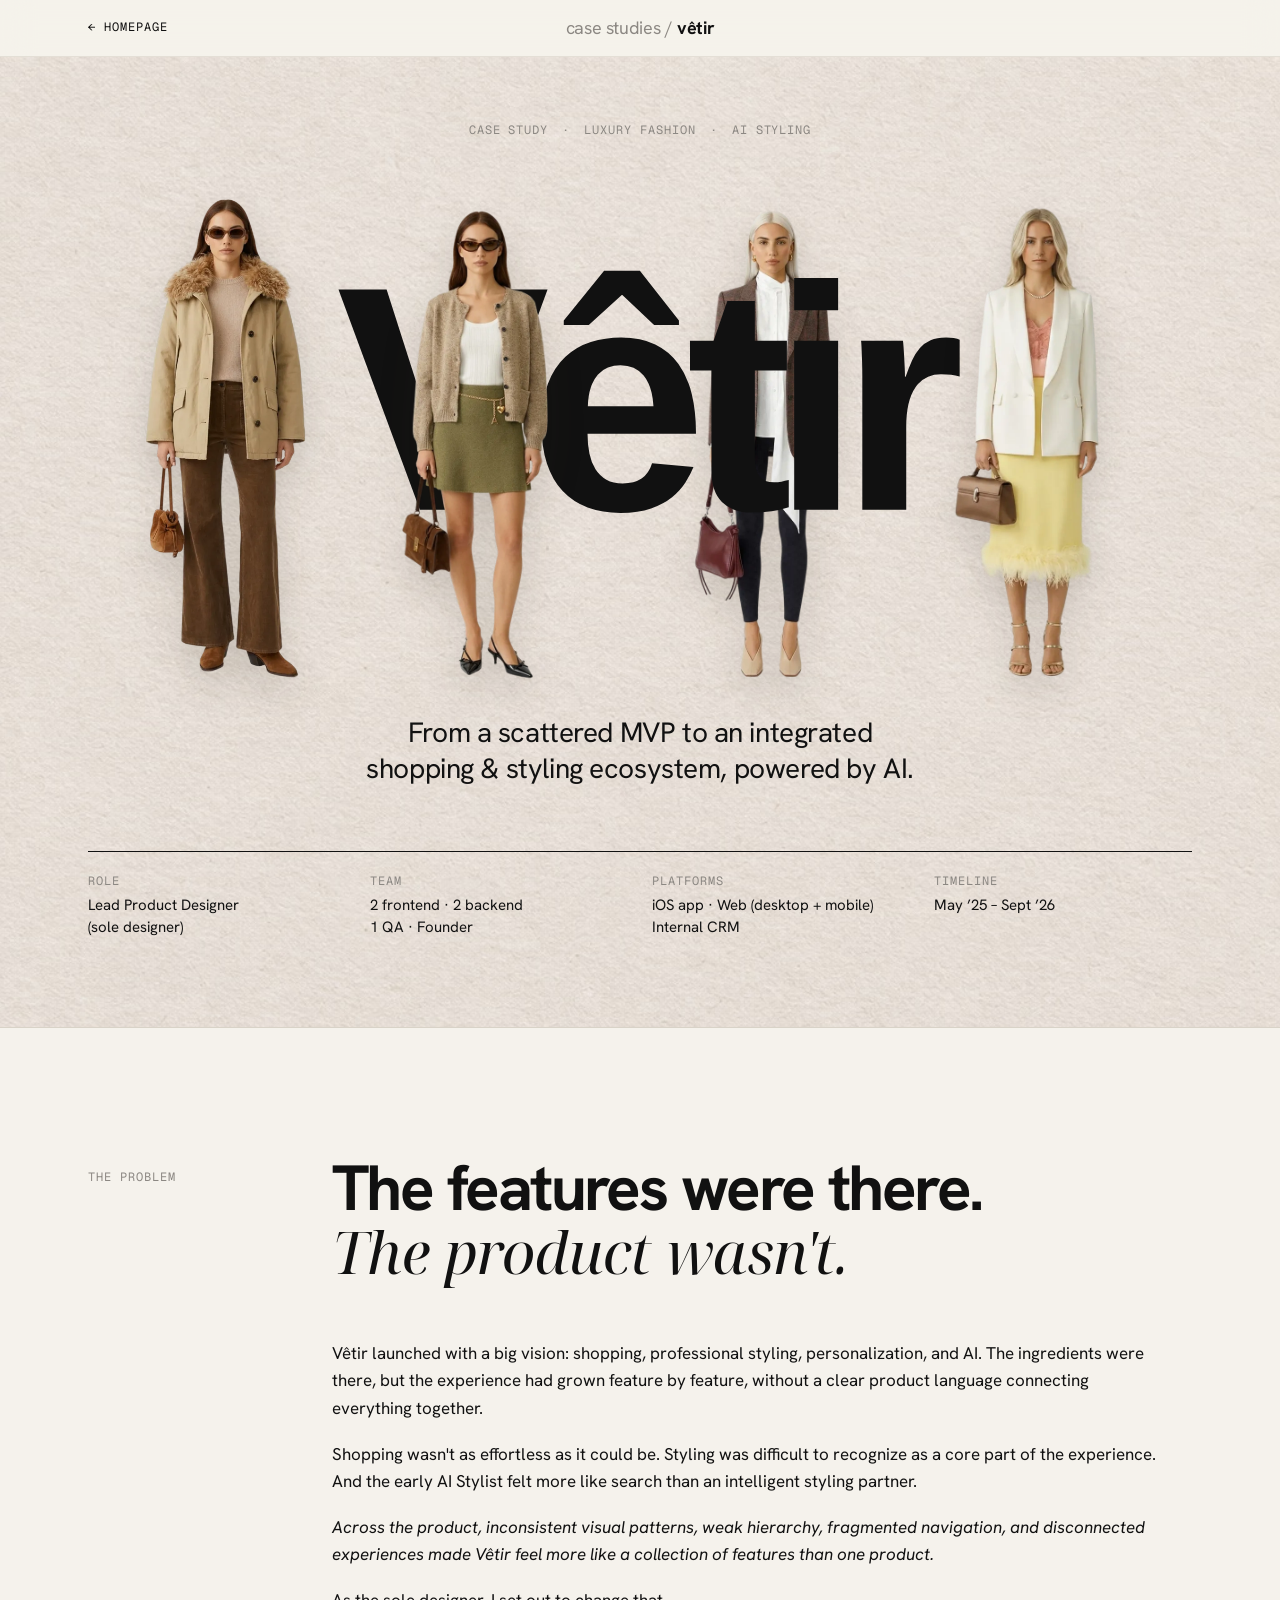
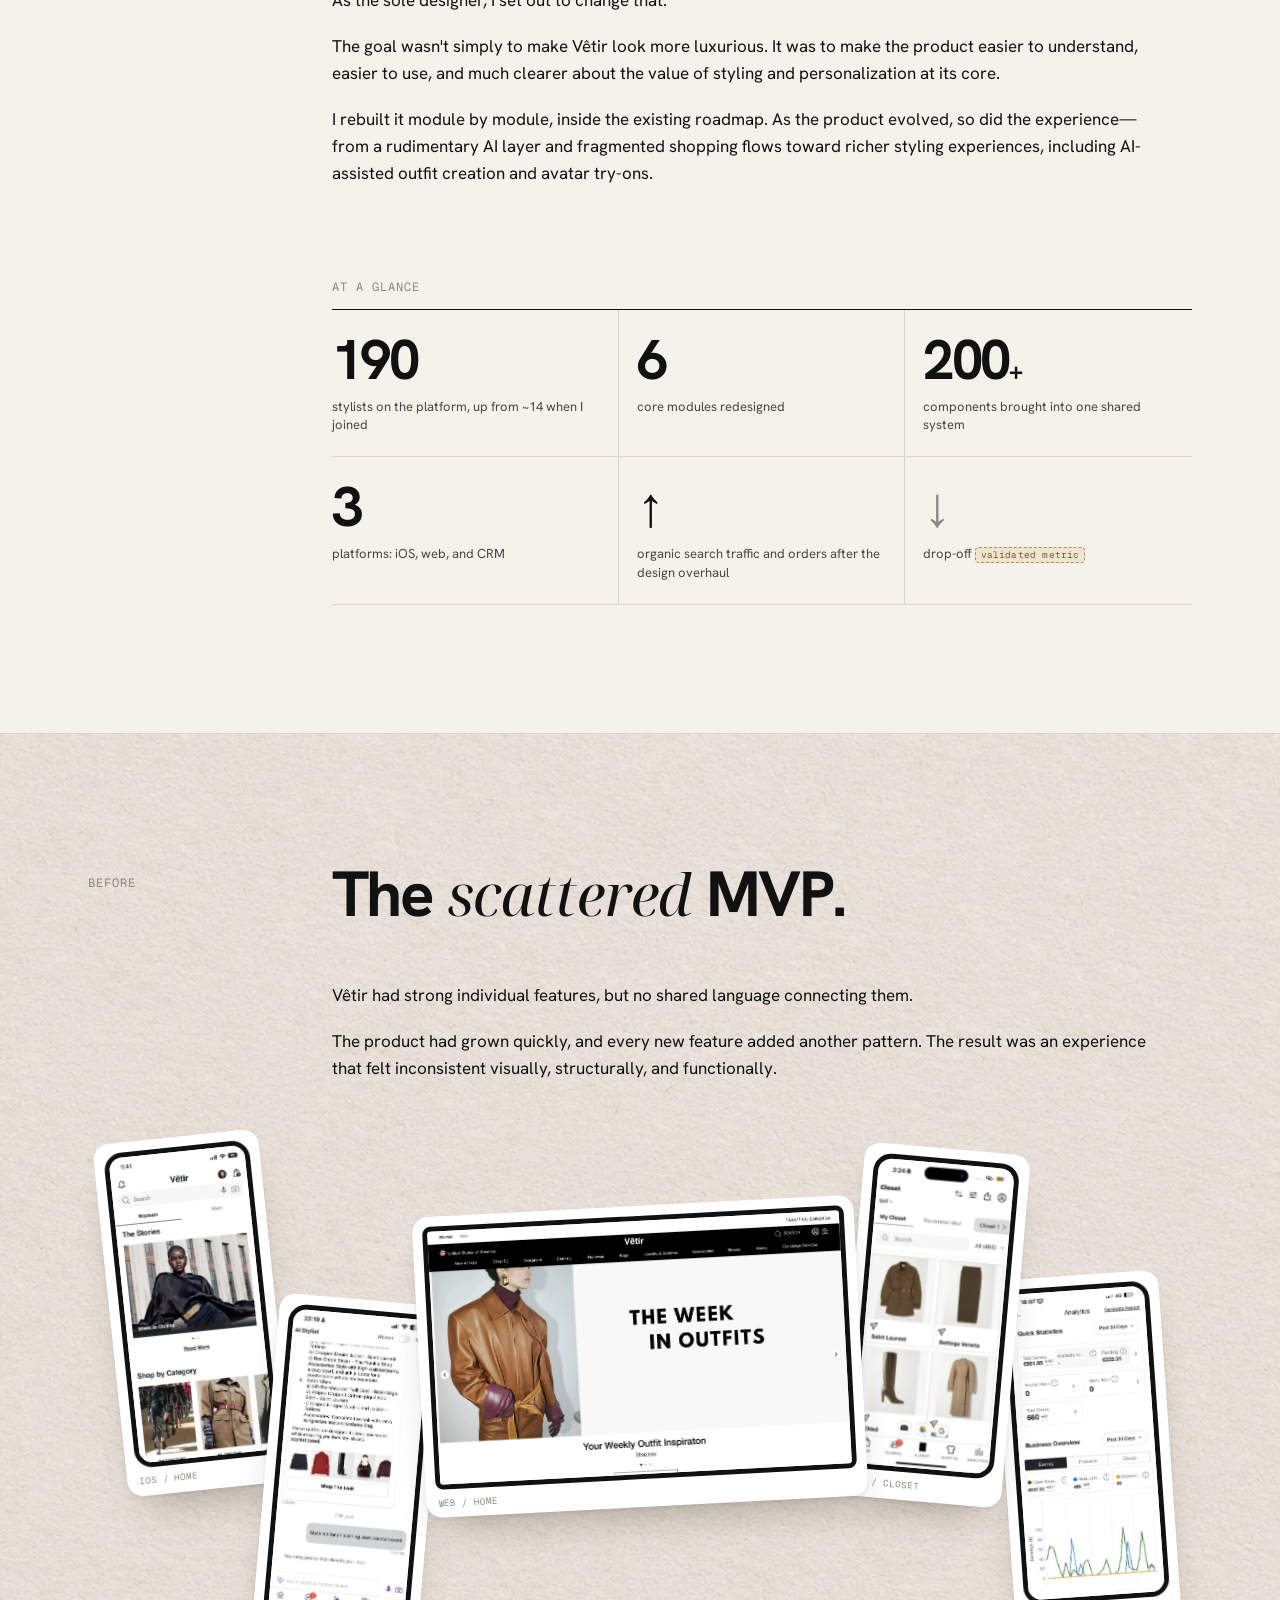
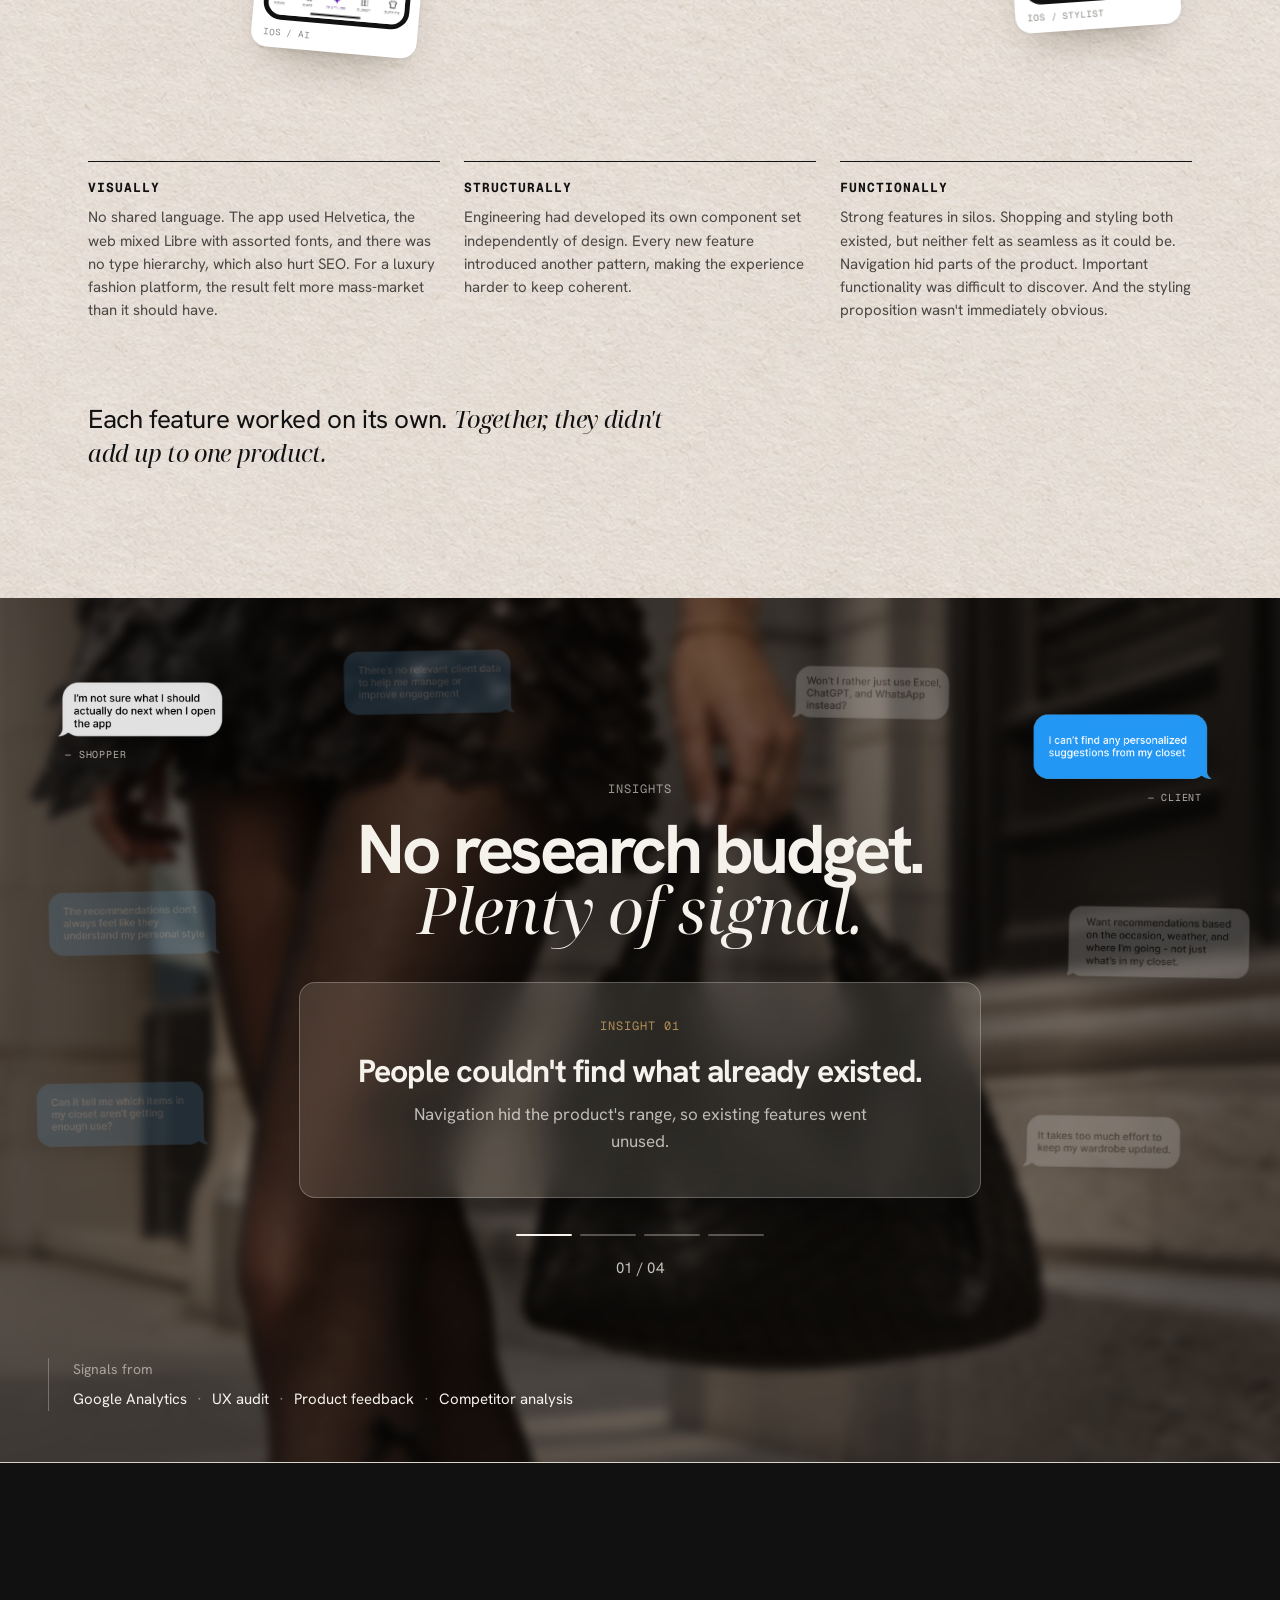
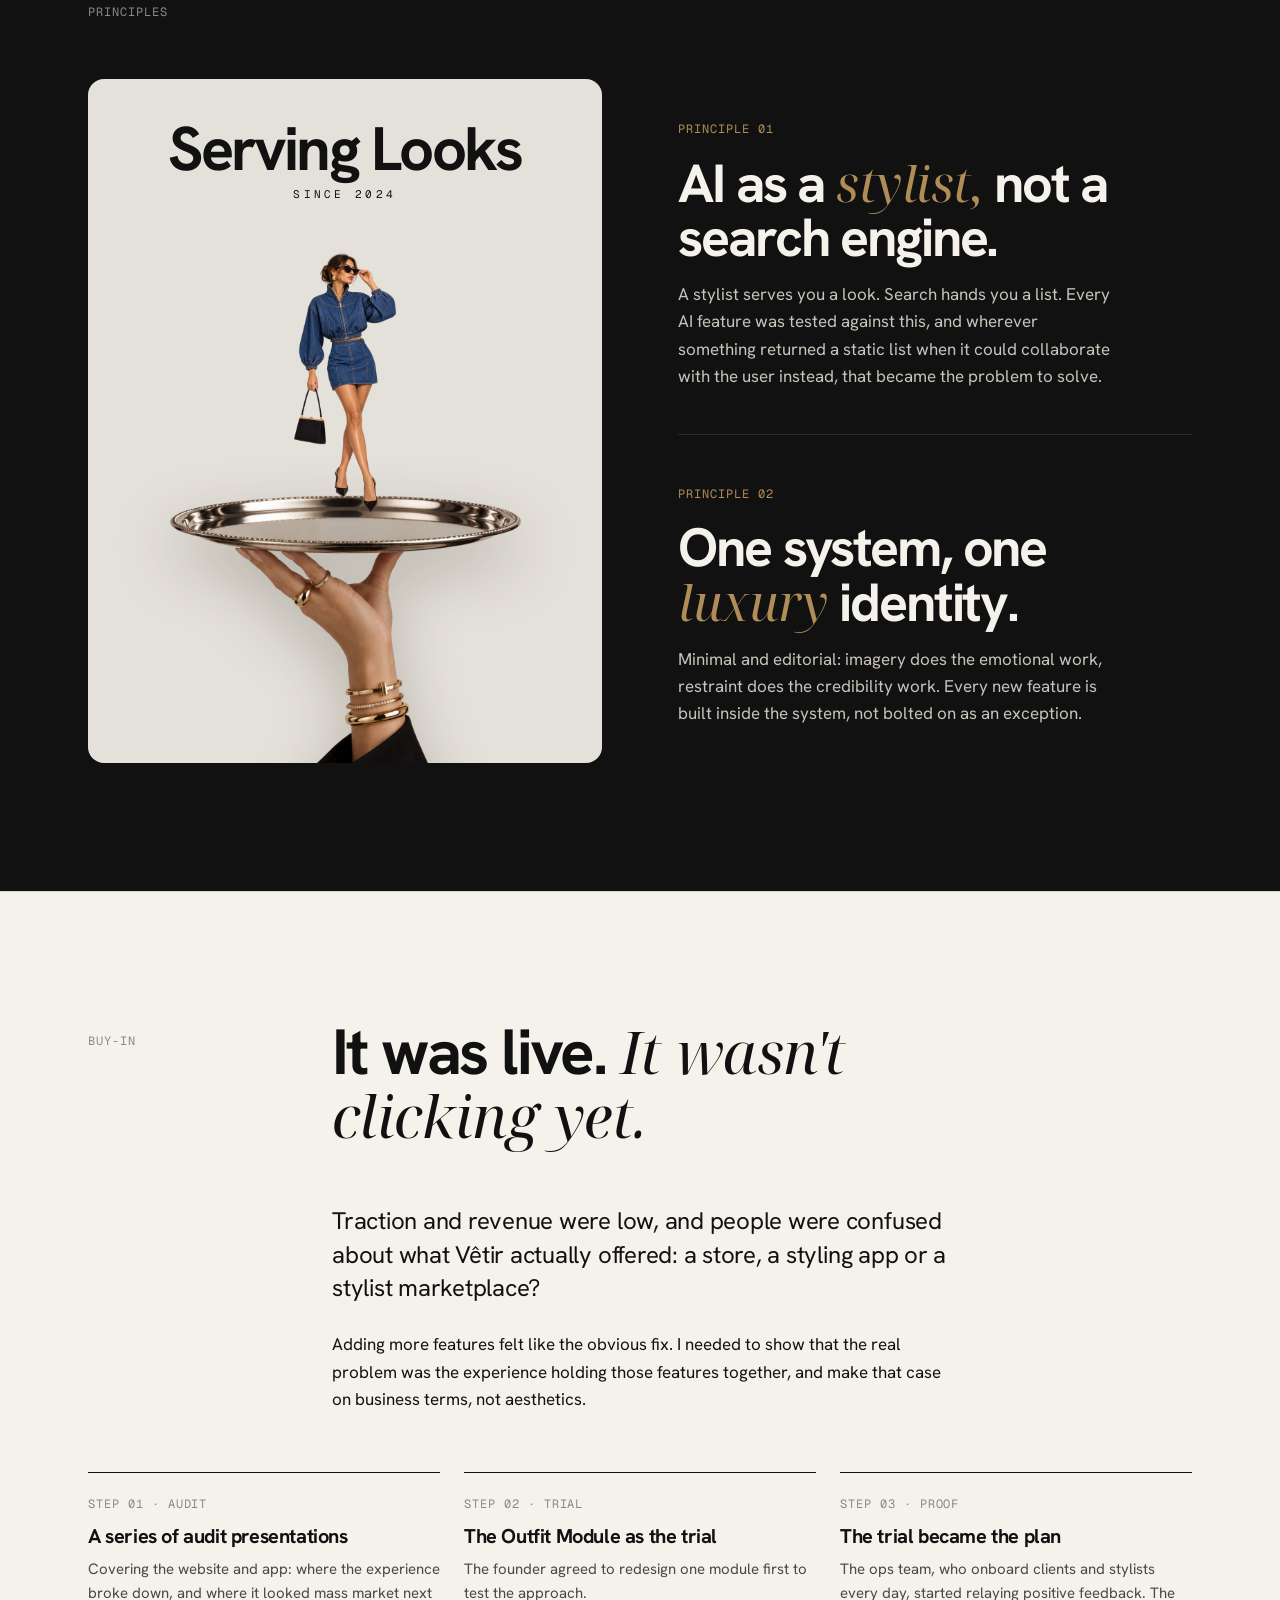
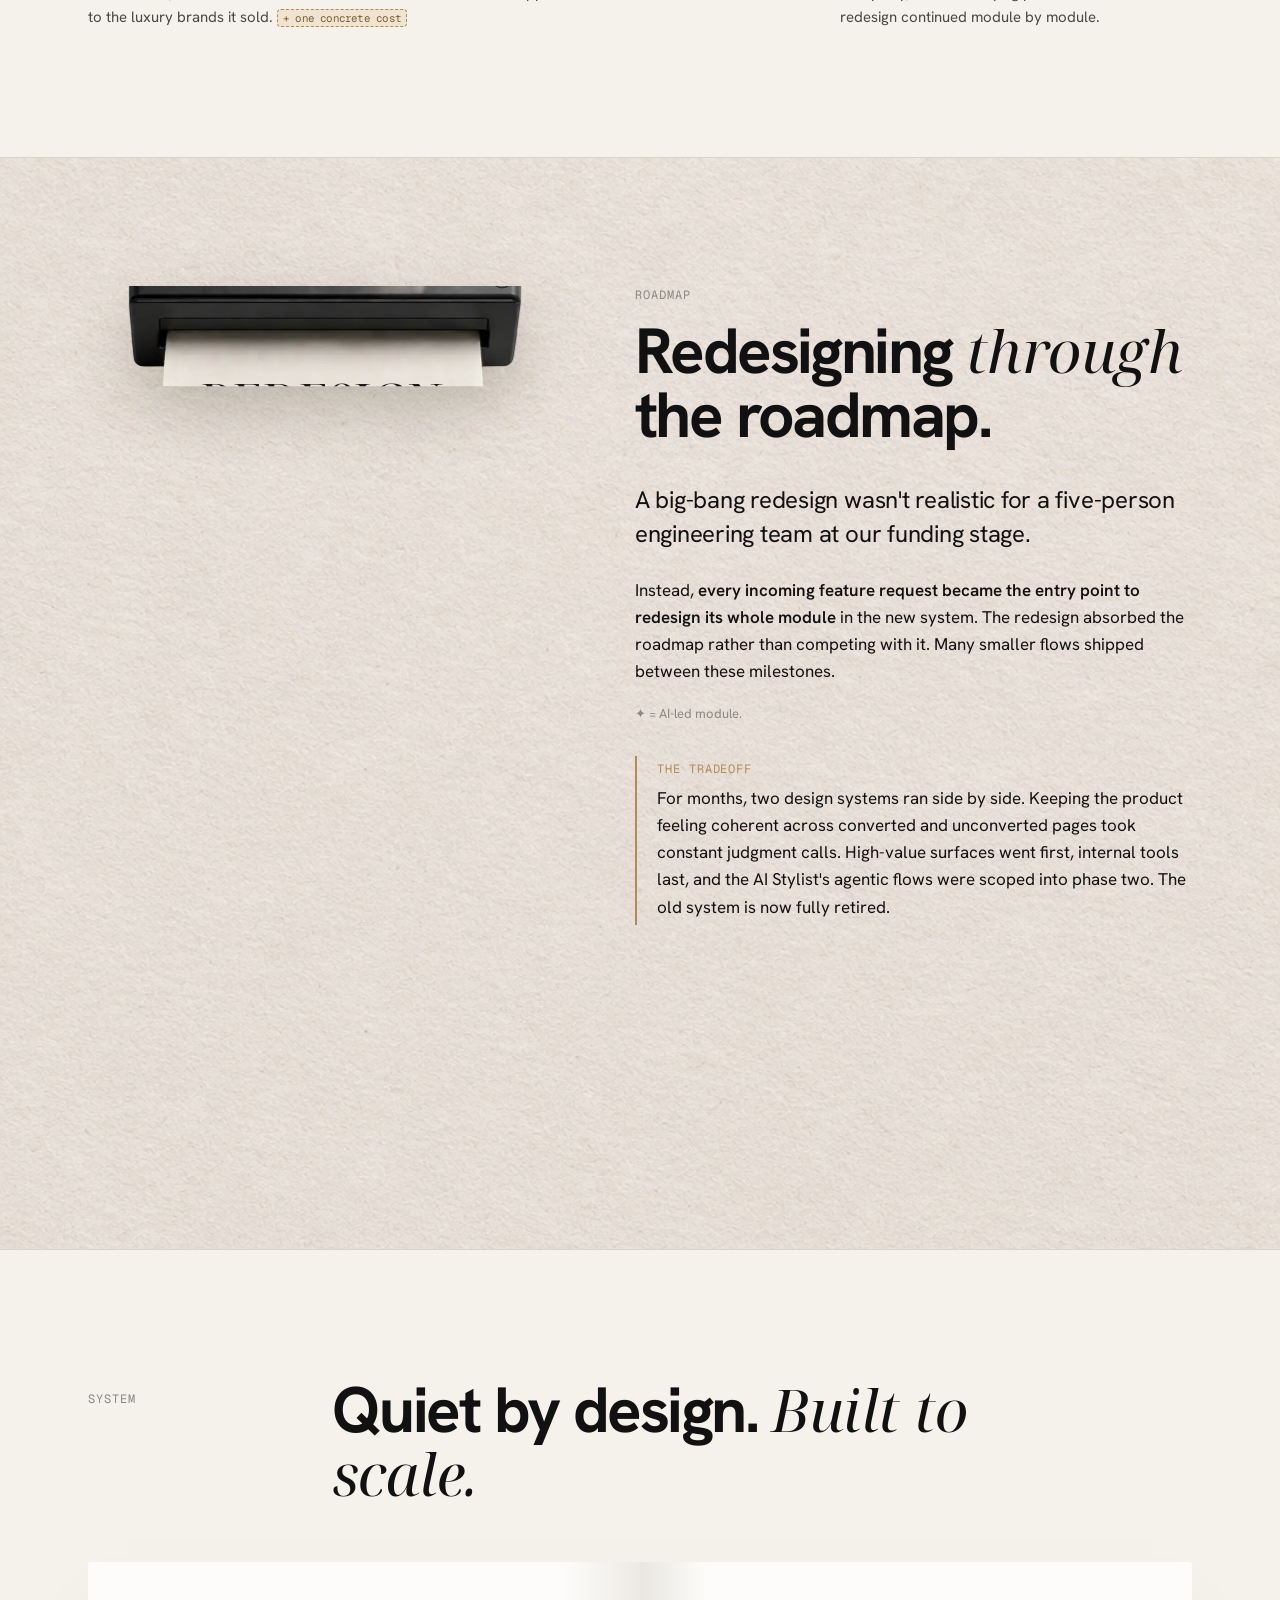
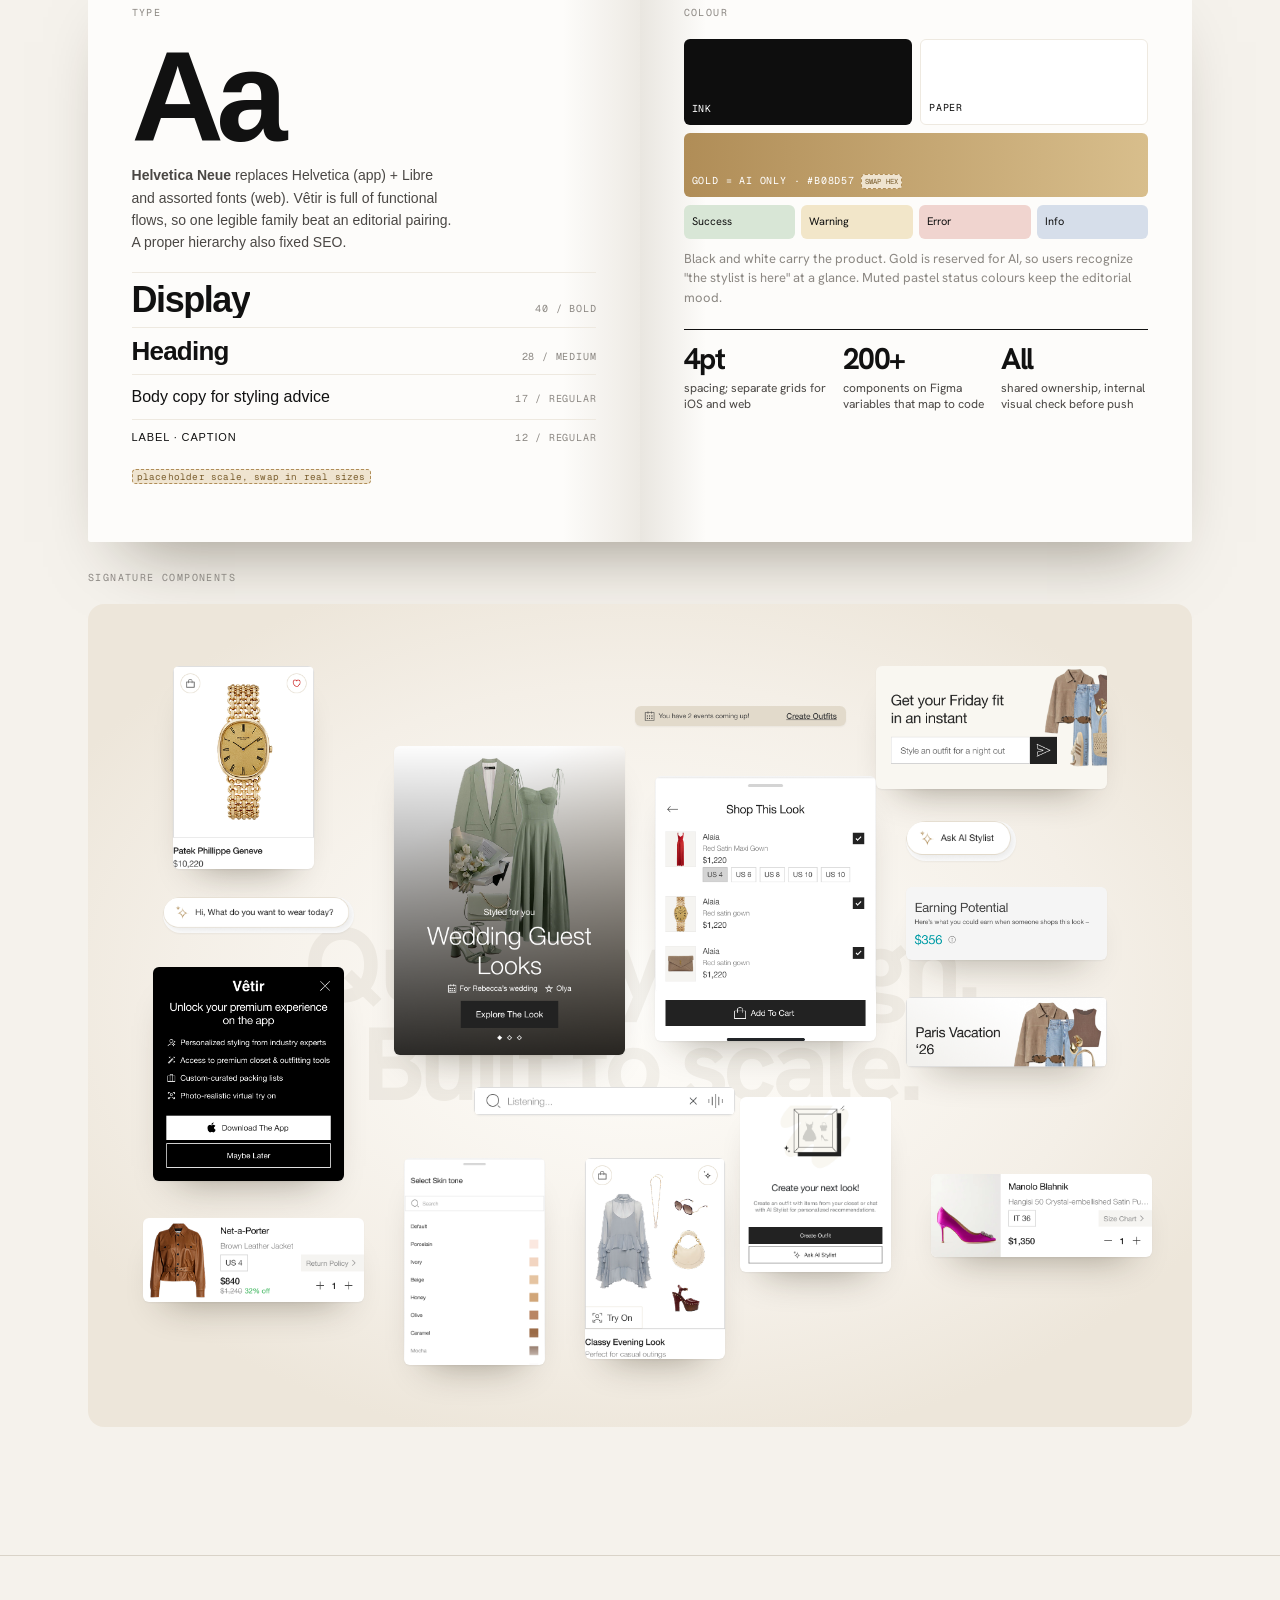
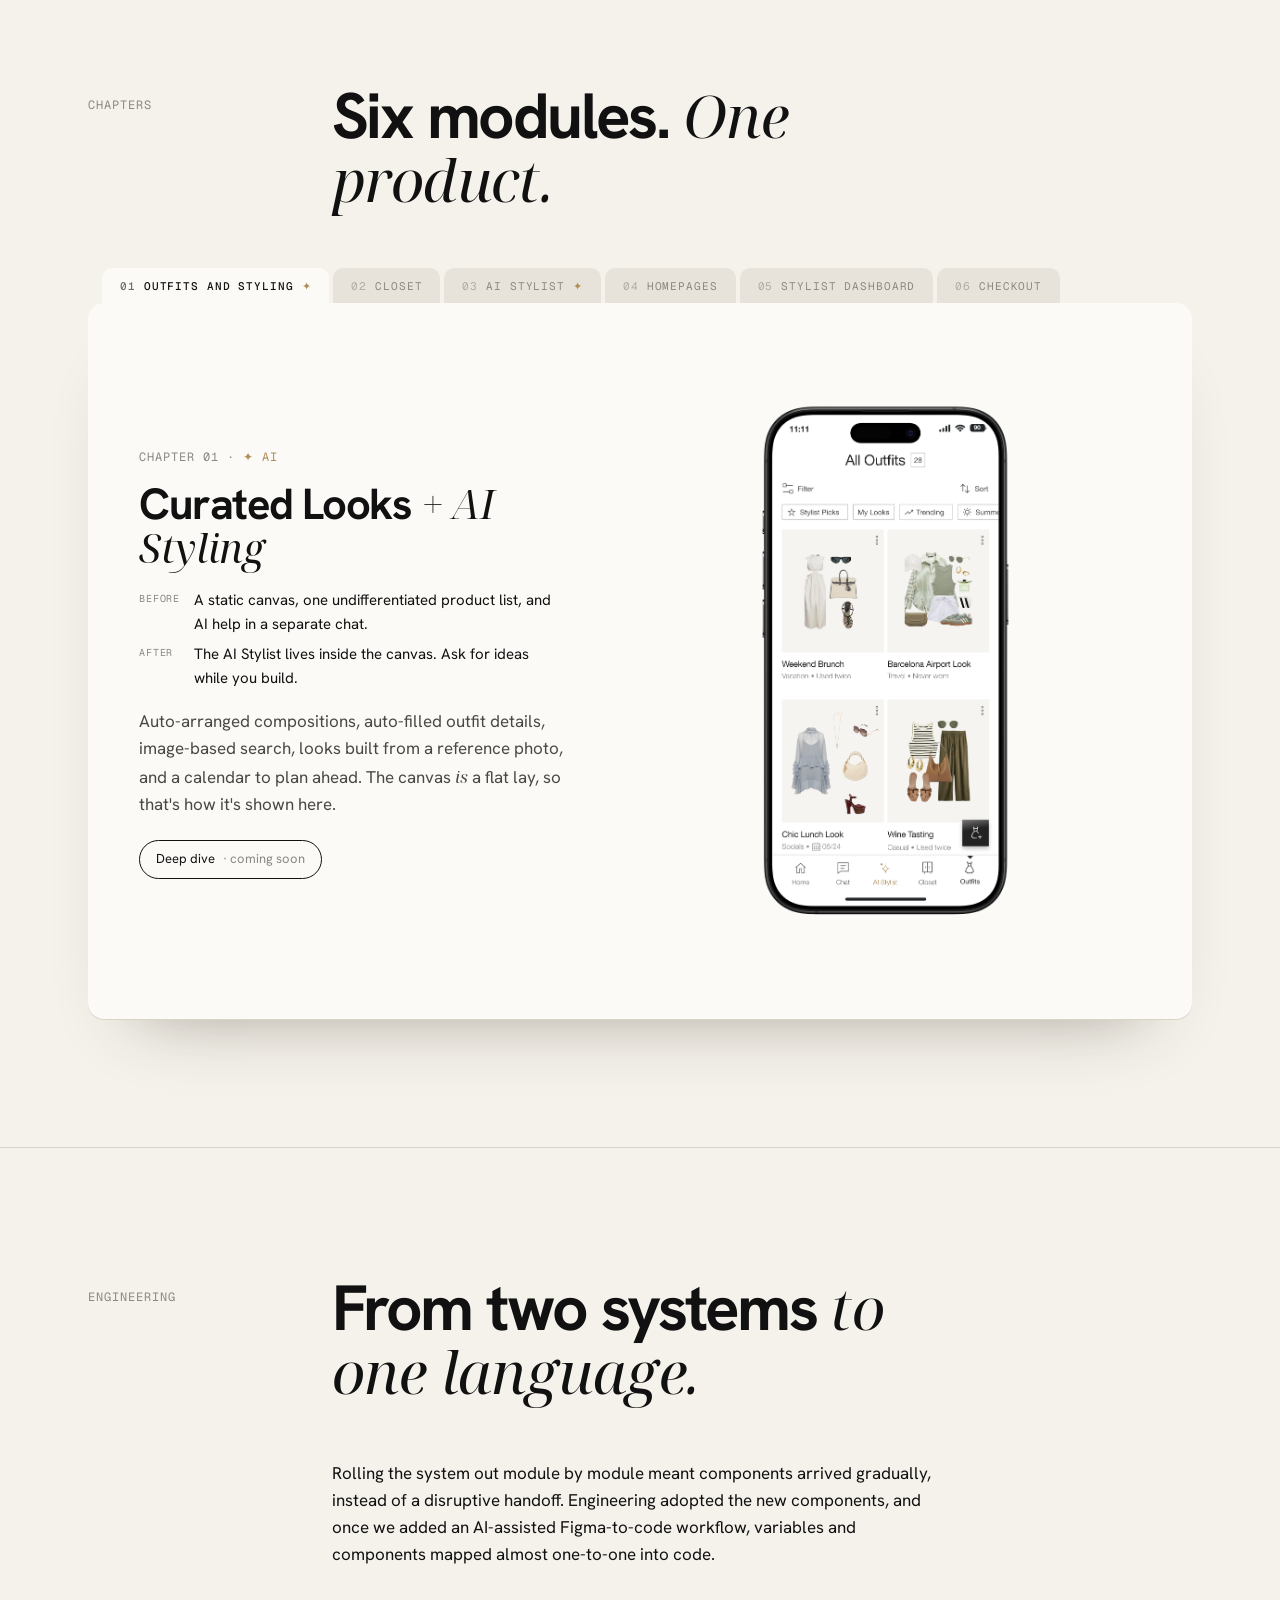
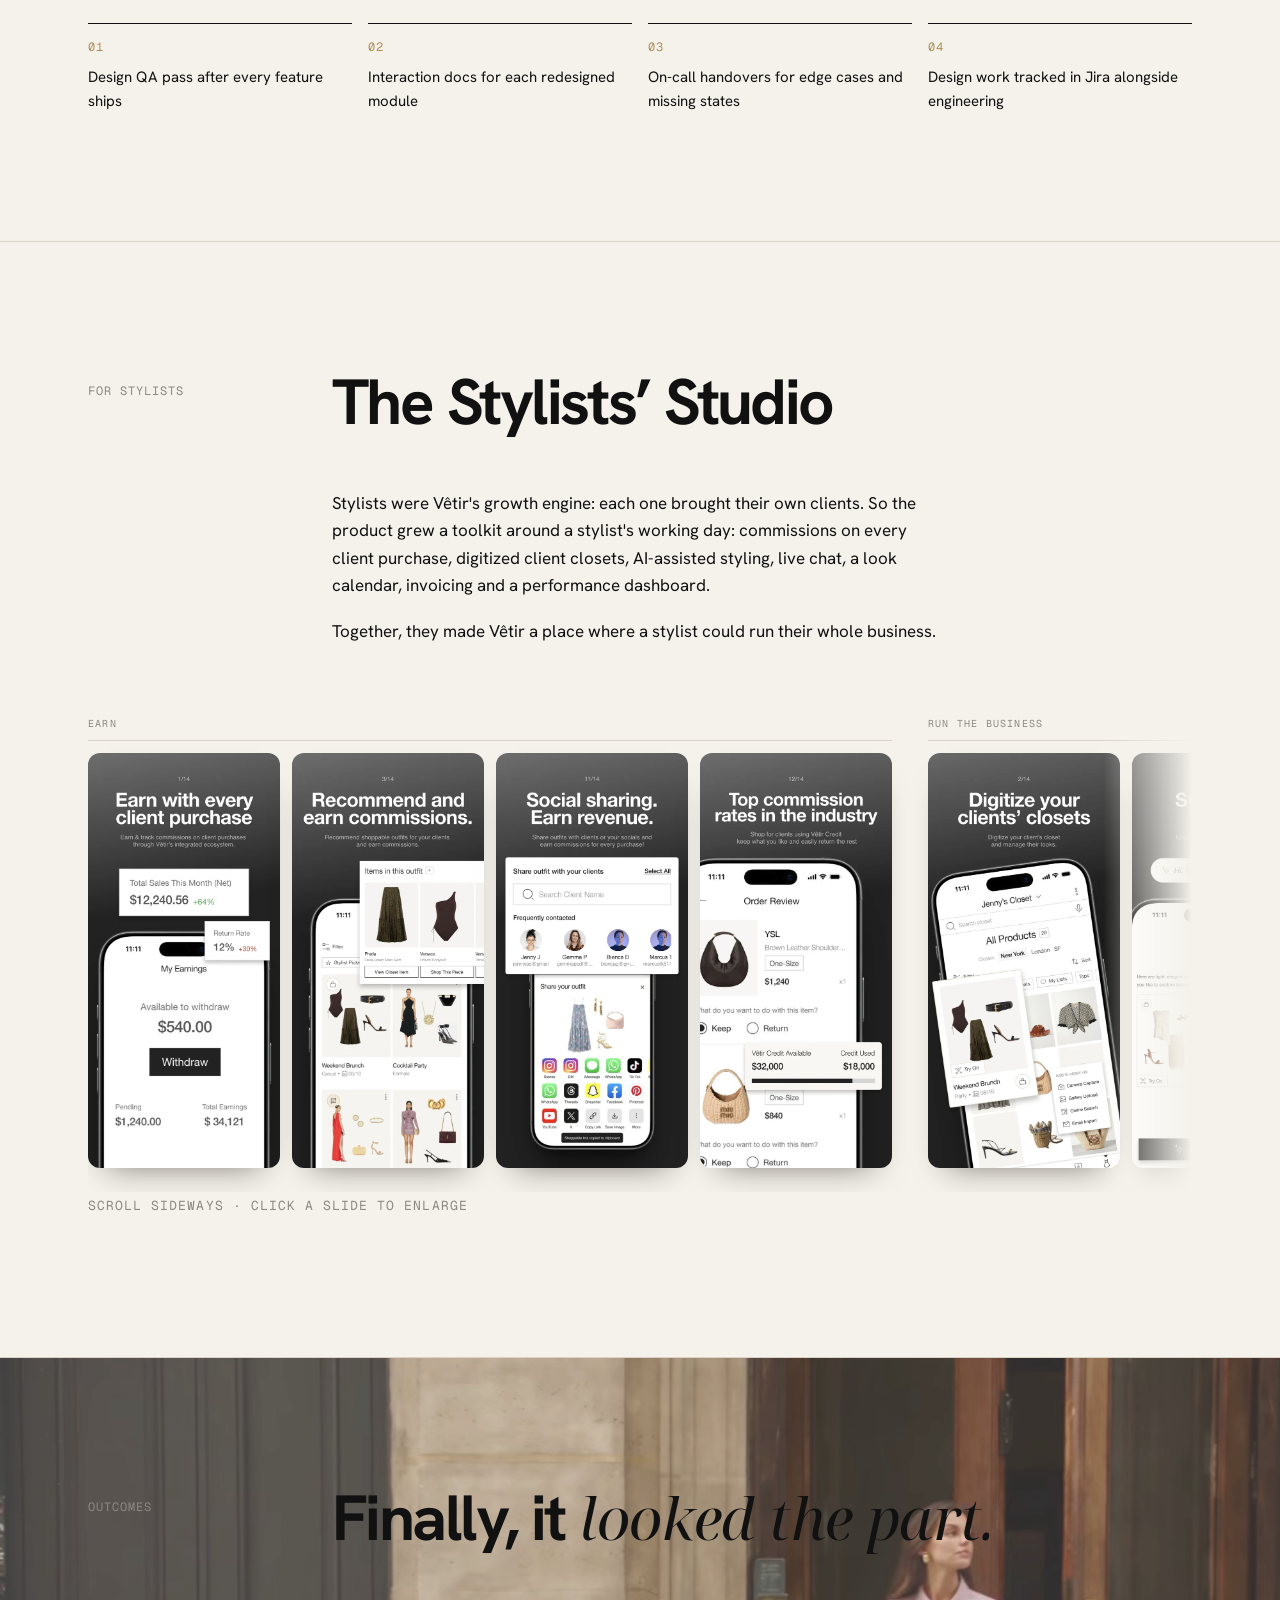
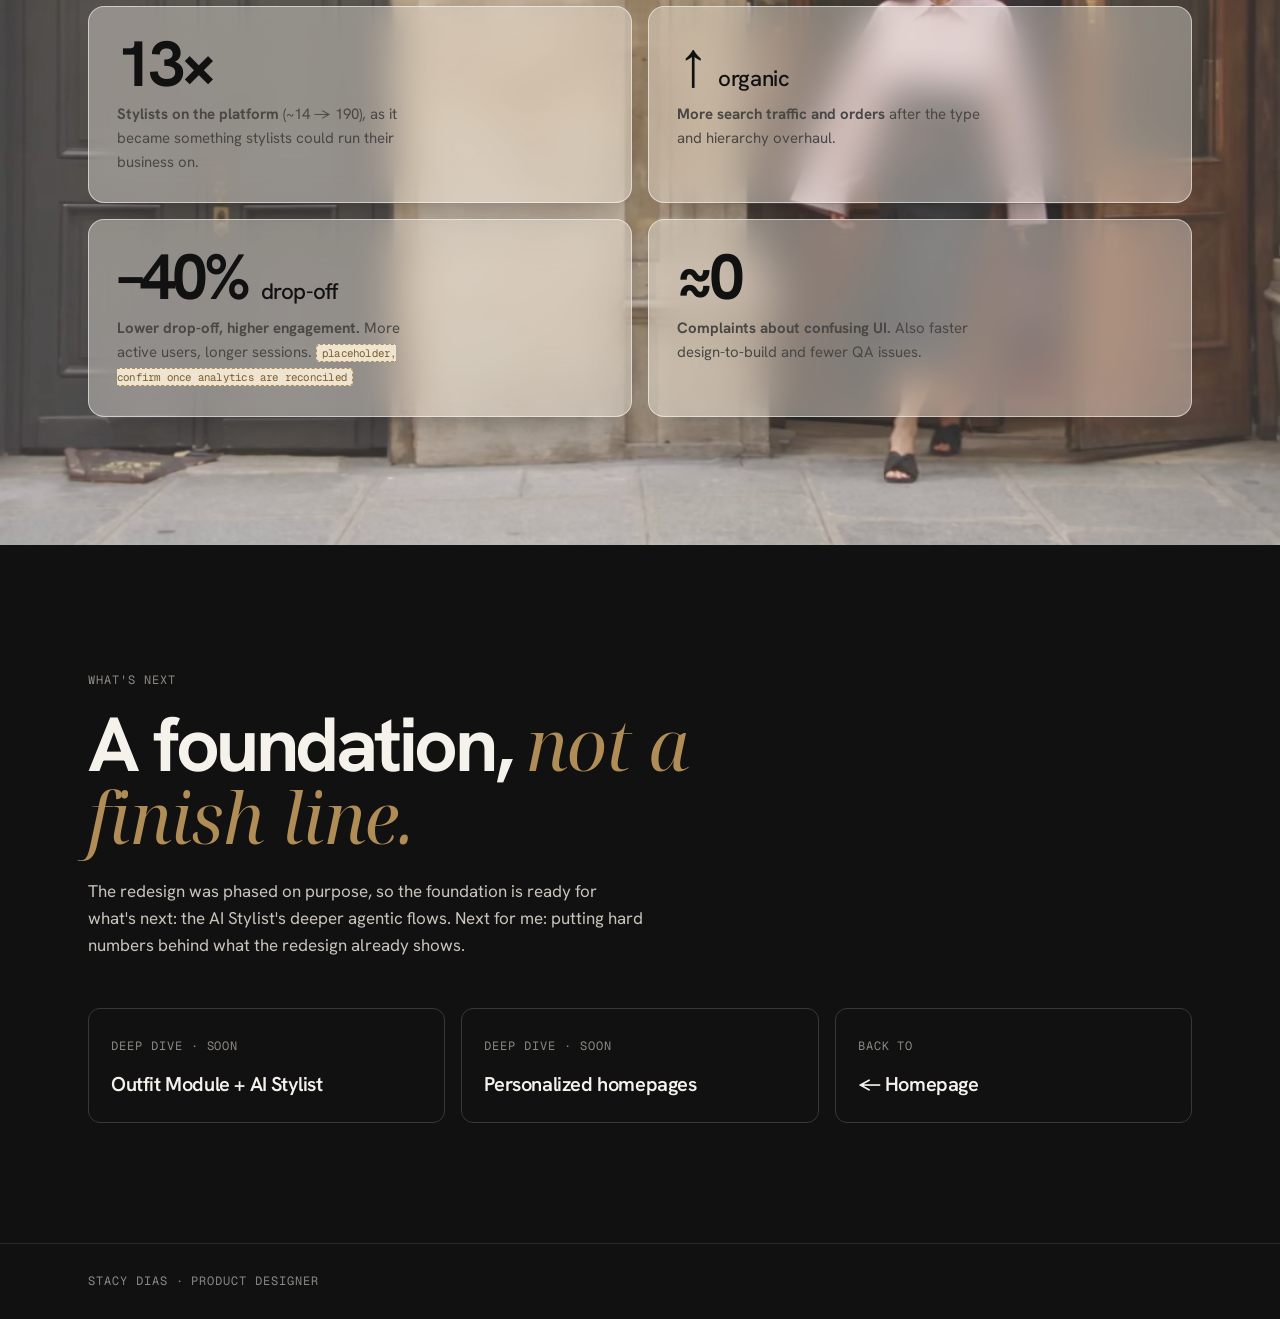
==== vetir.html @ 20a45e34 "Portfolio site: homepage and Vêtir case study Co-Authored-By: Claude Opus 5.5 <noreply@anthropic.com" ====
<!DOCTYPE html>
<html lang="en">

<head>
  <meta charset="UTF-8">
  <meta name="viewport" content="width=device-width, initial-scale=1.0">
  <title>Rebuilding Vêtir — Stacy Dias</title>
  <meta name="description" content="Case study: taking Vêtir from a scattered MVP to an integrated shopping and styling ecosystem, powered by AI.">
  <link rel="preconnect" href="https://fonts.googleapis.com">
  <link rel="preconnect" href="https://fonts.gstatic.com" crossorigin>
  <link href="https://fonts.googleapis.com/css2?family=Noto+Serif+Display:ital,wght@0,400..600;1,400..600&family=Hanken+Grotesk:ital,wght@0,400..800;1,400..800&family=Geist+Mono:wght@400;500&family=Shadows+Into+Light&display=swap" rel="stylesheet">
  <style>
    /* ---------- Tokens ---------- */
    :root {
      --paper: #F5F2EC;
      --paper-2: #ECE7DE;
      --ink: #111111;
      --ink-2: #4A4744;
      --ink-3: #8C8883;
      --rule: #D9D3C8;
      --gold: #B08D57;
      --gold-soft: #EFE4D0;
      --blue: #007AFF;              /* iOS system blue: receipt stamp */
      --white: #FFFFFF;
      --cut: #CBC1B1;               /* cutout placeholder fill */
      --cut-dark: #B2A694;
      --kraft: #C39A6B;
      --sans: "Hanken Grotesk", "Helvetica Neue", Helvetica, Arial, sans-serif;
      --brand: "Helvetica Neue", Helvetica, Arial, sans-serif;   /* Vêtir's own product type: wordmark + DS specimen */
      --serif: "Noto Serif Display", "Times New Roman", serif;
      --mono: "Geist Mono", ui-monospace, monospace;
      --hand: "Shadows Into Light", cursive;
      --max: 1200px;
      --gutter: clamp(16px, 4vw, 48px);
      --r-card: 16px;              /* shared card radius: prints (02), feedback cards (03), serving card (04) */
      --r-inner: 8px;              /* screens/placeholders inside a card */
    }

    * { box-sizing: border-box; }
    html { scroll-behavior: smooth; }
    /* The page's voice is Hanken Grotesk; Vêtir's own type (Helvetica Neue) stays on its wordmark and the DS type specimen */
    .stage .word, #system .spread .page.left { font-family: var(--brand); }
    @media (max-width: 640px) { .br-wide { display: none; } .hero .sub { max-width: 30ch; } }
    /* Noto Serif Display's lowercase runs ~10% taller than Hanken's, so the italic half of a
       heading is set slightly smaller to read as the same size as the bold half */
    h2 em, h3 em, .kicker-line em { font-size: 0.92em; }
    body {
      margin: 0;
      background: var(--paper);
      color: var(--ink);
      font-family: var(--sans);
      font-size: 17px;
      line-height: 1.6;
      -webkit-font-smoothing: antialiased;
      overflow-x: hidden;
    }
    img { max-width: 100%; display: block; }
    a { color: inherit; }
    main, header, footer { position: relative; z-index: 1; }

    .wrap { max-width: var(--max); margin: 0 auto; padding: 0 var(--gutter); position: relative; }

    .mono {
      font-family: var(--mono);
      font-size: 12px;
      letter-spacing: 0.08em;
      text-transform: uppercase;
    }
    .serif-i { font-family: var(--serif); font-style: italic; font-weight: 400; }

    /* Analog moments sit on real paper; digital sections stay flat cream */
    .paper-bg {
      background-color: #EEE9E3;
      background-image: url("img/Vetir/paper-bg.jpg");
      background-size: max(100%, 1024px) auto;
      background-position: center top;
      background-repeat: repeat-y;
    }

    /* ---------- Top bar + progress ---------- */
    .topbar {
      position: sticky; top: 0; z-index: 50;
      background: color-mix(in srgb, var(--paper) 55%, transparent);
      backdrop-filter: blur(16px) saturate(1.4);
      -webkit-backdrop-filter: blur(16px) saturate(1.4);
      border-bottom: 1px solid color-mix(in srgb, var(--rule) 60%, transparent);
    }
    .topbar .wrap { display: grid; grid-template-columns: 1fr auto 1fr; align-items: center; height: 56px; gap: 16px; }
    .topbar a { text-decoration: none; }
    .topbar .back:hover { color: var(--gold); }
    .topbar .brand { font-weight: 700; letter-spacing: -0.02em; font-size: 18px; }
    .topbar .brand span { font-weight: 400; color: var(--ink-3); }
    .progress { position: absolute; left: 0; bottom: -1px; height: 2px; width: 100%; transform-origin: 0 50%; transform: scaleX(0); background: var(--ink); }

    /* ---------- Placeholder helpers ---------- */
    .tbd {
      display: inline;
      font-family: var(--mono);
      font-size: 0.72em;
      letter-spacing: 0.02em;
      background: var(--gold-soft);
      color: #7A5E2E;
      border: 1px dashed var(--gold);
      border-radius: 4px;
      padding: 0.1em 0.45em;
    }
    .ph {
      position: relative;
      margin: 0;
      background:
        repeating-linear-gradient(135deg, transparent 0 14px, rgba(17,17,17,0.035) 14px 15px),
        var(--paper-2);
      border: 1px dashed #BDB5A8;
      border-radius: 10px;
      display: flex; flex-direction: column; align-items: center; justify-content: center;
      text-align: center;
      padding: 16px;
      color: var(--ink-3);
      overflow: hidden;
    }
    .ph .ph-tag { font-family: var(--mono); font-size: 11px; letter-spacing: 0.1em; text-transform: uppercase; color: var(--ink-2); margin-bottom: 6px; }
    .ph .ph-desc { font-size: 13px; line-height: 1.45; max-width: 34ch; }
    .ph .ph-spec { font-family: var(--mono); font-size: 10px; margin-top: 10px; opacity: 0.8; }
    .ph > svg { width: 24px; height: 24px; margin-bottom: 8px; opacity: 0.5; }
    .ph.phone { aspect-ratio: 393 / 852; border-radius: 30px; border-width: 1.5px; }
    .ph.desktop { aspect-ratio: 16 / 10; padding-top: 34px; }
    .ph.desktop::before {
      content: ""; position: absolute; top: 0; left: 0; right: 0; height: 24px;
      border-bottom: 1px dashed #BDB5A8;
      background:
        radial-gradient(circle at 14px 12px, #CFC8BC 4px, transparent 4.5px),
        radial-gradient(circle at 28px 12px, #CFC8BC 4px, transparent 4.5px),
        radial-gradient(circle at 42px 12px, #CFC8BC 4px, transparent 4.5px);
    }
    .ph.wide { aspect-ratio: 16 / 7; }
    .ph.after { border-color: var(--gold); }
    .ph.video .ph-tag::before { content: "▶ "; }

    /* Cutout silhouettes: stand-ins for transparent PNGs */
    .cut { color: var(--cut); filter: drop-shadow(0 14px 14px rgba(40, 30, 10, 0.16)); }
    .cut svg { width: 100%; height: auto; display: block; overflow: visible; }
    .cut-tag {
      position: absolute; font-family: var(--mono); font-size: 9px; letter-spacing: 0.08em; text-transform: uppercase;
      color: var(--ink-3); background: rgba(255,255,255,0.8); padding: 2px 5px; border-radius: 3px; white-space: nowrap;
    }

    figcaption, .cap { font-size: 13px; color: var(--ink-3); margin-top: 10px; line-height: 1.5; }
    figcaption b, .cap b { color: var(--ink); font-weight: 500; }

    /* ---------- Hero ---------- */
    .hero { padding: clamp(32px, 5vw, 64px) 0 clamp(40px, 6vw, 72px); overflow: hidden; }
    .hero .kicker { color: var(--ink-3); display: flex; gap: 14px; flex-wrap: wrap; justify-content: center; }
    .hero .pre {
      text-align: center; font-family: var(--serif); font-style: italic;
      font-size: clamp(28px, 4vw, 52px); line-height: 1; margin: 18px 0 0; color: var(--ink-2);
    }
    .stage {
      position: relative;
      height: clamp(300px, 42vw, 600px);
    }
    .stage .word {
      position: absolute; left: 50%; top: 50%; transform: translate(-50%, -54%);
      margin: 0; z-index: 2;
      font-weight: 700; letter-spacing: -0.065em; line-height: 0.8;
      font-size: clamp(120px, 25vw, 360px);
      white-space: nowrap;
    }
    /* Avatar PNGs carry ~4.5% transparent padding below the feet; offset so feet meet the ground */
    .stage .model {
      position: absolute; bottom: -4.5%; height: 100%; width: auto;
      transform: translateX(-50%);
      filter: drop-shadow(0 18px 18px rgba(40, 30, 10, 0.16));
    }
    .stage .model.front { z-index: 3; }
    .stage .model.back { z-index: 1; }
    .stage .m1 { left: 12.5%; }
    .stage .m2 { left: 35.5%; }
    .stage .m3 { left: 62%; }
    .stage .m4 { left: 86%; }
    .hero .sub {
      text-align: center; font-size: clamp(20px, 2.4vw, 28px); line-height: 1.3; letter-spacing: -0.015em;
      max-width: none; margin: 36px auto 0;
    }
    .meta {
      display: grid; grid-template-columns: repeat(4, 1fr); gap: 24px;
      margin-top: clamp(40px, 6vw, 64px); padding-top: 20px; border-top: 1px solid var(--ink);
    }
    .meta dt { color: var(--ink-3); margin-bottom: 4px; }
    .meta dd { margin: 0; font-size: 15px; line-height: 1.45; }

    /* ---------- Floating section guide ---------- */
    .guide {
      position: fixed; left: clamp(14px, 1.6vw, 26px); top: 50%; z-index: 40;
      transform: translate(-6px, -50%); opacity: 0; pointer-events: none;
      display: flex; flex-direction: column; gap: 14px; padding: 12px 18px 12px 0;
      --g: rgba(17, 17, 17, 0.28); --g-on: var(--ink); --g-text: var(--ink-2);
      transition: opacity 0.4s ease, transform 0.4s ease;
    }
    .guide.show { opacity: 1; transform: translate(0, -50%); pointer-events: auto; }
    .guide.dark { --g: rgba(245, 242, 236, 0.3); --g-on: #F5F2EC; --g-text: rgba(245, 242, 236, 0.8); }
    .g-act { display: flex; flex-direction: column; gap: 7px; }
    .g-act-name, .guide a span {
      font-family: var(--mono); font-size: 9px; letter-spacing: 0.1em; text-transform: uppercase; white-space: nowrap;
      color: var(--g-text); opacity: 0; transform: translateX(-4px); transition: opacity 0.25s ease, transform 0.25s ease;
    }
    .g-act-name { color: var(--g); margin-bottom: 1px; }
    .guide a { display: flex; align-items: center; gap: 10px; height: 10px; text-decoration: none; }
    .guide a i { display: block; width: 12px; height: 1px; background: var(--g); transition: width 0.3s ease, background 0.3s ease; }
    .guide a.on i { width: 22px; background: var(--g-on); }
    .guide a.on span { color: var(--g-on); }
    /* labels only appear while the guide is hovered or focused */
    .guide:hover .g-act-name, .guide:hover a span, .guide:focus-within .g-act-name, .guide:focus-within a span { opacity: 1; transform: none; }
    .guide a:focus-visible { outline: 1px solid var(--gold); outline-offset: 3px; }
    @media (max-width: 1180px) { .guide { display: none; } }

    /* ---------- Sections ---------- */
    section.cs { padding: clamp(64px, 10vw, 128px) 0; border-top: 1px solid var(--rule); scroll-margin-top: 56px; }
    .cs-head { display: grid; grid-template-columns: 220px 1fr; gap: 24px; margin-bottom: clamp(32px, 5vw, 56px); position: relative; }
    .cs-num { color: var(--ink-3); padding-top: 12px; }
    .cs-num b { color: var(--gold); font-weight: 500; }
    .cs-head h2 { margin: 0; font-size: clamp(34px, 5.2vw, 64px); line-height: 1; letter-spacing: -0.04em; font-weight: 700; max-width: 18ch; }
    .cs-head h2 em { font-family: var(--serif); font-style: italic; font-weight: 400; letter-spacing: -0.01em; }
    .cs-body { display: grid; grid-template-columns: 220px 1fr; gap: 24px; }
    .cs-body > .col { grid-column: 2; min-width: 0; }
    .cs-head h2.h2-two { max-width: none; }
    .prose { max-width: 62ch; }
    .prose.wide-prose { max-width: 84ch; }
    .prose p { margin: 0 0 1.1em; }
    .prose strong { font-weight: 600; }
    .lede { font-size: clamp(20px, 2.2vw, 24px); line-height: 1.4; letter-spacing: -0.01em; }
    .pin-stamp {
      position: absolute; right: 0; top: -20px; width: clamp(70px, 8vw, 104px);
      transform: rotate(7deg); filter: drop-shadow(0 8px 14px rgba(40, 20, 60, 0.18));
      transition: transform 0.4s cubic-bezier(0.34, 1.56, 0.64, 1);
    }
    .pin-stamp:hover { transform: rotate(0deg) scale(1.06); }
    .pin-stamp.left-tilt { transform: rotate(-6deg); }

    /* ---------- Stat strip ---------- */
    .stats { display: grid; grid-template-columns: repeat(5, 1fr); border-top: 1px solid var(--ink); border-bottom: 1px solid var(--rule); margin-top: 48px; }
    .stat { padding: 22px 18px 22px 0; border-right: 1px solid var(--rule); }
    .stat + .stat { padding-left: 18px; }
    .stat:last-child { border-right: 0; }
    .stat .n { font-size: clamp(36px, 4.4vw, 56px); font-weight: 700; letter-spacing: -0.045em; line-height: 1; }
    .stat .n small { font-size: 0.45em; letter-spacing: -0.02em; }
    .stat .l { font-size: 13px; color: var(--ink-2); margin-top: 10px; line-height: 1.4; }
    .stat.pending .n { color: var(--ink-3); }


    /* Overview "At a glance": 3 × 2 grid */
    .glance-label { color: var(--ink-3); margin-top: 48px; }
    .stats.glance { grid-template-columns: repeat(3, 1fr); margin-top: 12px; border-bottom: 0; }
    .stats.glance .stat { padding: 22px 18px 22px 0; border-right: 1px solid var(--rule); border-bottom: 1px solid var(--rule); }
    .stats.glance .stat:nth-child(3n+2), .stats.glance .stat:nth-child(3n) { padding-left: 18px; }
    .stats.glance .stat:nth-child(3n) { border-right: 0; }
    .stats.glance .stat:nth-child(3n+1) { padding-left: 0; }
    .kicker-line { font-size: clamp(20px, 2.2vw, 26px); line-height: 1.3; letter-spacing: -0.015em; margin-top: 1.6em !important; color: var(--ink); }
    .kicker-line em { font-family: var(--serif); font-style: italic; }

    /* ---------- Before: scattered prints ---------- */
    .prints { position: relative; height: clamp(420px, 46vw, 580px); margin: 24px 0 0; }
    .print {
      position: absolute; background: #fff; padding: 10px 10px 28px;
      box-shadow: 0 2px 4px rgba(0,0,0,0.06), 0 24px 40px -20px rgba(40, 30, 10, 0.35);
      border-radius: var(--r-card);
    }
    .print .ph { border-radius: var(--r-inner); }
    .print .ph.phone { border-radius: 18px; }
    .print .label { position: absolute; left: 12px; bottom: 7px; font-family: var(--mono); font-size: 9px; letter-spacing: 0.1em; color: var(--ink-3); text-transform: uppercase; }
    /* Web homepage in the centre, two phones fanned out on each side */
    .p1 { width: 40%; left: 30%; top: 14%; transform: rotate(-3deg); z-index: 4; }
    .p2 { width: 15%; left: 2%; top: 2%; transform: rotate(-6deg); z-index: 2; }
    .p4 { width: 15%; left: 16%; top: 30%; transform: rotate(5deg); z-index: 3; }
    .p3 { width: 15%; left: 69%; top: 4%; transform: rotate(5deg); z-index: 3; }
    .p5 { width: 15%; left: 83%; top: 26%; transform: rotate(-4deg); z-index: 2; }
    /* Still screenshots: fill the phone frame from the top */
    .shot.static img { height: 100%; object-fit: cover; object-position: top; }
    .ring { position: absolute; z-index: 6; width: 26px; height: 12px; border: 2.5px solid #8E8E8E; border-radius: 50%; box-shadow: 0 1px 2px rgba(0,0,0,0.2); }
    /* Handwritten collage notes: charcoal ink + drawn arrows (same style as the hover notes) */
    .note {
      position: absolute; z-index: 7; display: flex; align-items: center; gap: 2px; white-space: nowrap; pointer-events: none;
      font-family: var(--hand); font-size: clamp(18px, 1.8vw, 24px); line-height: 1.1; letter-spacing: 0.02em; color: #2E2C2A;
    }
    .note .arr { width: clamp(40px, 4vw, 56px); height: auto; flex: none; fill: none; stroke: #2E2C2A; stroke-width: 1.6; stroke-linecap: round; stroke-linejoin: round; }
    .note.to-up { flex-direction: column-reverse; align-items: flex-start; transform: rotate(-3deg); }
    .note.to-up .arr { transform: rotate(180deg) scaleX(-1); }
    .note.to-left { transform: rotate(2deg); }
    .note.to-left .arr { transform: rotate(-15deg); }
    /* Sits under a print: arrow on top, tip pointing up at the print */
    .note.point-up { flex-direction: column; align-items: flex-start; transform: rotate(-3deg); }
    .note.point-up .arr { transform: rotate(70deg); margin: 0 0 2px 6px; }
    .note.to-down { flex-direction: column; align-items: flex-end; transform: rotate(3deg); }
    .note.to-down .arr { transform: scaleX(-1); margin-right: 18px; }
    .layers { display: grid; grid-template-columns: repeat(3, 1fr); gap: 24px; margin-top: 56px; }
    .layer { border-top: 1px solid var(--ink); padding-top: 16px; }
    .layer h3 { margin: 0 0 8px; font-size: 13px; }
    .layer p { margin: 0; font-size: 15px; color: var(--ink-2); line-height: 1.55; }
    .layer p + p { margin-top: 0.8em; }
    .end-note { max-width: 40ch; margin: clamp(48px, 7vw, 80px) 0 0 !important; }

    /* ---------- Insights: blurred photo, centred insight carousel, real messages scattered around it ---------- */
    section.cs.learn { position: relative; overflow: hidden; border-top: 0; padding: 0; background: #14110F; color: #F5F2EC; }
    .learn-bg { position: absolute; inset: -24px; background: url("img/Vetir/learn-bg.png") center / cover no-repeat; filter: blur(5px) saturate(0.9); }
    .learn-bg::after { content: ""; position: absolute; inset: 0; background: radial-gradient(ellipse 46% 60% at 50% 50%, rgba(12, 10, 8, 0.72), rgba(12, 10, 8, 0.38) 70%, rgba(12, 10, 8, 0.55)); }
    .learn-stage { position: relative; z-index: 1; max-width: 1400px; margin: 0 auto; min-height: clamp(760px, 96vh, 940px); display: grid; place-items: center; padding: 72px var(--gutter); --bw: clamp(170px, 14.5vw, 220px); }
    .learn-center { position: relative; z-index: 2; width: min(900px, 100%); text-align: center; }
    .learn-center .cs-num { padding: 0; margin-bottom: 18px; color: rgba(245, 242, 236, 0.6); }
    .learn-head { position: relative; display: inline-block; }
    .learn-center h2 { margin: 0; font-size: clamp(42px, 5.4vw, 80px); line-height: 0.92; letter-spacing: -0.05em; font-weight: 700; }
    .learn-center h2 em { display: block; font-family: var(--serif); font-style: italic; font-weight: 400; letter-spacing: -0.015em; font-size: 0.92em; }
    /* two source chips, tilted, overlapping the headline */
    .src-chip { position: absolute; z-index: 4; display: inline-flex; align-items: center; gap: 8px; padding: 7px 12px 7px 7px; border-radius: 10px;
      background: rgba(245, 242, 236, 0.92); color: var(--ink); font-size: 13px; font-weight: 500; letter-spacing: -0.01em; white-space: nowrap;
      box-shadow: 0 12px 26px -12px rgba(0, 0, 0, 0.6); transform: rotate(var(--r)); }
    .src-chip i { width: 22px; height: 22px; border-radius: 50%; display: grid; place-items: center; font-style: normal; font-size: 11px; color: #fff; background: var(--c); }
    .c-analytics { left: 3%; top: 44%; --r: -7deg; --c: var(--gold); }
    .c-audit { right: -3%; bottom: 2%; --r: 5deg; --c: var(--blue); }
    .learn-desc { position: absolute; left: var(--gutter); bottom: 7%; z-index: 2; margin: 0; max-width: 34ch; font-size: 15px; line-height: 1.5; color: rgba(245, 242, 236, 0.8); text-align: left; }
    .learn-desc::before { content: "— "; color: #F5F2EC; }
    /* fixed height (set from the longest insight) so the arrows never move */
    /* frosted insight card under the headline; height locked to the longest insight */
    .ins-card { position: relative; width: min(600px, 100%); margin: 40px auto 0; padding: 28px 40px 30px; box-sizing: content-box; border-radius: 16px;
      background: rgba(245, 242, 236, 0.12); border: 1px solid rgba(245, 242, 236, 0.26);
      backdrop-filter: blur(20px) saturate(1.3); -webkit-backdrop-filter: blur(20px) saturate(1.3); box-shadow: 0 24px 44px -26px rgba(0, 0, 0, 0.7); }
    .ins-card > * { transition: opacity 0.25s ease; }
    .ins-card.swap > * { opacity: 0; }
    .ins-k { color: var(--gold); }
    .ins-card h3 { margin: 14px 0 12px; font-size: clamp(24px, 2.5vw, 34px); line-height: 1.15; letter-spacing: -0.025em; }
    .ins-card p { margin: 0 auto; max-width: 46ch; font-size: 17px; line-height: 1.55; color: rgba(245, 242, 236, 0.72); }
    .ins-nav { display: flex; flex-direction: column; align-items: center; gap: 14px; margin-top: 30px; color: rgba(245, 242, 236, 0.8); font-size: 15px; letter-spacing: 0.02em; }
    .ins-steps { display: flex; gap: 8px; }
    .ins-step { width: 56px; height: 14px; padding: 0; border: 0; background: none; cursor: pointer; position: relative; }
    .ins-step::after { content: ""; position: absolute; left: 0; right: 0; top: 6px; height: 2px; border-radius: 2px; background: rgba(245, 242, 236, 0.3); transition: background 0.25s; }
    .ins-step:hover::after { background: rgba(245, 242, 236, 0.6); }
    .ins-step.on::after { background: #F5F2EC; }
    .ins-step:focus-visible { outline: 1px solid var(--gold); outline-offset: 2px; }
    /* bottom right: where the signal came from */
    .signals { position: absolute; left: var(--gutter); bottom: 6%; z-index: 2; padding-left: 24px; border-left: 1px solid rgba(245, 242, 236, 0.3); text-align: left; }
    .signals span { display: block; font-size: 14px; color: rgba(245, 242, 236, 0.55); margin-bottom: 6px; }
    .signals p { margin: 0; font-size: 15px; color: #F5F2EC; }
    .signals i { font-style: normal; margin: 0 6px; color: rgba(245, 242, 236, 0.5); }
    /* scattered messages: the current insight's pair is lit, the rest recede */
    .lq { position: absolute; z-index: 1; width: calc(var(--bw) * var(--k, 1)); padding: 0; border: 0; background: none; cursor: pointer; display: flex; flex-direction: column; align-items: flex-start; opacity: 0.22; filter: saturate(0.5); transform: rotate(var(--r, -1deg)) scale(0.96); transition: opacity 0.4s ease, transform 0.4s ease, filter 0.4s ease; }
    .lq.r { align-items: flex-end; --r: 1deg; }
    .lq img { width: 100%; height: auto; filter: drop-shadow(0 8px 14px rgba(0, 0, 0, 0.35)); }
    .lq span { font-size: 10px; color: rgba(245, 242, 236, 0.75); margin: 4px 14px 0; opacity: 0; transition: opacity 0.3s ease; }
    .lq:hover { opacity: 0.55; }
    .lq.on { opacity: 1; filter: none; transform: rotate(0deg) scale(1); z-index: 3; }
    .lq.on span { opacity: 1; }
    .lq:focus-visible { outline: 2px solid var(--gold); outline-offset: 4px; border-radius: 12px; }

    /* ---------- Principles + butler ---------- */
    .principles { background: var(--ink); color: var(--paper); border-top: 0; }
    .principles .cs-num { color: #8C8883; }
    .serve-grid { display: grid; grid-template-columns: 1fr 1fr; gap: clamp(32px, 6vw, 80px); align-items: center; }
    .serve-card {
      position: relative; border-radius: var(--r-card); overflow: hidden; aspect-ratio: 3 / 4;
      background: #E4E0DA;
    }
    .serve-card .title { position: absolute; top: 6%; left: 0; right: 0; text-align: center; color: var(--ink); line-height: 0.9; z-index: 3; }
    .serve-card .title span { display: block; font-family: var(--sans); font-weight: 700; letter-spacing: -0.045em; line-height: 0.95; font-size: clamp(40px, 4.8vw, 66px); }
    .serve-card .title small { display: block; margin-top: 12px; font-size: 11px; letter-spacing: 0.3em; color: var(--ink); }
    /* Tray surface lands at ~62% of the card; the model's feet sit on it */
    .serve-card .hand { position: absolute; left: 14%; top: 35%; width: 72%; height: auto; z-index: 1; filter: drop-shadow(0 24px 30px rgba(40, 30, 10, 0.25)); }
    .serve-card .look { position: absolute; left: 49.6%; top: 25.2%; height: 38.8%; width: auto; transform: translateX(-50%); z-index: 2; }
    /* Looks swap on the tray like a GIF: hard cuts, one at a time. JS finds
       every servinglooksN image and steps through them in number order. They all
       share the .look box, so the images should be framed alike in their files. */
    .serve-card .look { opacity: 0; }
    .serve-card .look.is-shown { opacity: 1; }
    .principle .mono { color: var(--gold); }
    .principle h3 { font-size: clamp(32px, 4.2vw, 54px); line-height: 1.02; letter-spacing: -0.04em; margin: 14px 0 16px; }
    .principle h3 em { font-family: var(--serif); font-style: italic; font-weight: 400; color: var(--gold); letter-spacing: -0.01em; }
    .principle p { color: #C9C4BB; margin: 0; max-width: 44ch; }
    .principle + .principle { margin-top: 44px; padding-top: 44px; border-top: 1px solid #2E2C2A; }

    /* ---------- Case steps ---------- */
    .steps { display: grid; grid-template-columns: repeat(3, 1fr); gap: 24px; margin-top: 40px; }
    .step { border-top: 1px solid var(--ink); padding-top: 16px; }
    .step .mono { color: var(--ink-3); }
    .step h3 { margin: 8px 0; font-size: 20px; letter-spacing: -0.02em; line-height: 1.25; }
    .step p { margin: 0; font-size: 15px; color: var(--ink-2); }

    /* ---------- Roadmap receipt ---------- */
    .receipt-row { display: grid; grid-template-columns: minmax(0, 470px) 1fr; grid-template-rows: auto 1fr; grid-template-areas: "mock head" "mock body"; column-gap: clamp(32px, 6vw, 88px); align-items: start; }
    /* Headline sits in the text column, beside the receipt */
    .receipt-h { grid-area: head; margin-bottom: clamp(24px, 3vw, 36px); }
    .receipt-h .cs-num { padding-top: 0; margin-bottom: 14px; }
    .receipt-h2 { margin: 0; font-size: clamp(34px, 5.2vw, 64px); line-height: 1; letter-spacing: -0.04em; font-weight: 700; }
    .receipt-h2 em { font-family: var(--serif); font-style: italic; font-weight: 400; letter-spacing: -0.01em; }
    .receipt-col { grid-area: mock; }
    .receipt-body { grid-area: body; }
    /* Text sits on the blank paper of the receipt mock; sizes scale with the mock's width */
    .receipt-mock { position: relative; container-type: inline-size; filter: drop-shadow(0 24px 30px rgba(40, 30, 10, 0.22)); }
    .receipt-mock img:not(.receipt-look) { display: block; width: 100%; height: auto; }
    /* Prints as you scroll: the paper grows down out of the slot, top line first; the printer body stays on top.
       The printer is the top ~9.6% of the artwork, laid over the paper. */
    .r-feed { position: relative; clip-path: inset(5.6% -40px -60px -40px); }
    .r-paper { position: relative; clip-path: inset(0 -40px calc((1 - var(--print, 1)) * 100%) -40px); }
    .r-printer { position: absolute; left: 0; top: 0; z-index: 3; clip-path: inset(0 0 90.4% 0); pointer-events: none; }
    .receipt-text {
      position: absolute; left: 19.5%; right: 19.5%; top: 11%;
      font-family: var(--mono); font-size: 2.4cqw; line-height: 1.35; letter-spacing: 0.04em; text-transform: uppercase; color: #222;
    }
    /* Receipt heading: first item in the receipt text, so the outfit follows it directly */
    .receipt-head { text-align: center; color: #1A1A1A; }
    .receipt-head h3 { margin: 0; font-family: var(--serif); font-weight: 500; line-height: 0.95; letter-spacing: -0.01em; }
    .receipt-head h3 span { display: block; font-size: 10cqw; text-transform: uppercase; letter-spacing: 0.01em; }
    .receipt-head h3 small { display: block; margin-top: 1.6cqw; font-family: var(--mono); font-size: 3cqw; font-weight: 400; letter-spacing: 0.35em; text-transform: uppercase; }
    .receipt-text .receipt-head .dash { margin: 4.5cqw 0 0; }
    .dash { border-top: 1.5px dashed #9C9890; margin: 0.8em 0; }
    .receipt-text .receipt-look { display: block; width: 58%; height: auto; margin: 2.6em auto 2.8em; }
    .receipt-text .line { padding: 0.42em 0; }
    .receipt-text .dash { margin: 1.2em 0; }
    .line { display: flex; gap: 0.6em; align-items: baseline; padding: 0.22em 0; }
    .line .dots { flex: 1; border-bottom: 1.5px dotted #B4B0A8; transform: translateY(-0.25em); }
    .line.ai .name::after { content: " ✦"; color: var(--gold); }
    .line.total { font-weight: 500; }
    .barcode {
      height: 3.2em; margin-top: 1em;
      background: repeating-linear-gradient(90deg, #111 0 2px, transparent 2px 4px, #111 4px 5px, transparent 5px 8px, #111 8px 11px, transparent 11px 12px, #111 12px 13px, transparent 13px 17px);
    }
    .barcode-n { text-align: center; letter-spacing: 0.4em; margin-top: 0.4em; }
    .thanks { text-align: center; margin-top: 0.7em; color: #777; font-size: 0.85em; }
    .stamp-r {
      position: absolute; left: 61%; top: 43%; transform: rotate(-12deg);
      border: 2.5px solid var(--blue); color: var(--blue); border-radius: 6px; padding: 0.4em 0.9em;
      font-family: var(--mono); font-size: 3cqw; letter-spacing: 0.18em; font-weight: 500; opacity: 0.85;
      mix-blend-mode: multiply;
    }
    .callout { margin-top: 32px; border-left: 2px solid var(--gold); padding: 4px 0 4px 20px; max-width: 62ch; }
    .callout .mono { color: var(--gold); display: block; margin-bottom: 6px; }
    .callout p { margin: 0; }

    /* ---------- System: magazine spread ---------- */
    .spread {
      display: grid; grid-template-columns: 1fr 1fr; margin-top: 8px;
      box-shadow: 0 40px 70px -40px rgba(40, 30, 10, 0.5);
      border-radius: 3px; overflow: hidden;
    }
    .page { background: #FDFCFA; padding: clamp(22px, 3.4vw, 44px); position: relative; min-height: 560px; }
    .page.left { background: linear-gradient(90deg, #FDFCFA 86%, #EDEAE4); }
    .page.right { background: linear-gradient(90deg, #E9E6E0, #FDFCFA 12%); }
    .page .running { display: flex; justify-content: space-between; color: var(--ink-3); font-size: 10px; margin-bottom: 28px; }
    .page .folio { position: absolute; bottom: 18px; font-family: var(--mono); font-size: 10px; color: var(--ink-3); }
    .page.left .folio { left: clamp(22px, 3.4vw, 44px); }
    .page.right .folio { right: clamp(22px, 3.4vw, 44px); }
    /* One quiet label per block instead of running heads, pills and headlines */
    .ds-label { font-size: 10px; letter-spacing: 0.14em; text-transform: uppercase; color: var(--ink-3); margin-bottom: 18px; }
    .page h3 { font-size: clamp(30px, 3.6vw, 46px); line-height: 0.95; letter-spacing: -0.04em; text-transform: uppercase; margin: 0 0 18px; }
    .aa { font-size: clamp(80px, 10vw, 132px); font-weight: 700; letter-spacing: -0.06em; line-height: 0.9; }
    .fam { font-size: 14px; color: var(--ink-2); margin: 10px 0 18px; max-width: 42ch; }
    .scale-row { display: flex; align-items: baseline; justify-content: space-between; gap: 12px; border-top: 1px solid #EEE9E0; padding: 9px 0; }
    .scale-row .mono { color: var(--ink-3); font-size: 10px; flex: none; }
    .scale-row span:first-child { white-space: nowrap; overflow: hidden; text-overflow: ellipsis; }
    .swatches { display: grid; grid-template-columns: 1fr 1fr; gap: 8px; }
    .sw-chip { height: 86px; border-radius: 6px; padding: 8px; display: flex; align-items: flex-end; font-family: var(--mono); font-size: 10px; letter-spacing: 0.08em; text-transform: uppercase; }
    .sw-gold { grid-column: span 2; height: 64px; background: linear-gradient(90deg, #B08D57, #D8BE8C); color: #fff; }
    .status-row { display: grid; grid-template-columns: repeat(4, 1fr); gap: 6px; margin-top: 8px; }
    .status-row div { border-radius: 6px; padding: 8px; font-size: 11px; }
    .mini-stats { display: grid; grid-template-columns: repeat(3, 1fr); gap: 12px; margin-top: 22px; border-top: 1px solid var(--ink); padding-top: 14px; }
    .mini-stats b { display: block; font-size: 30px; letter-spacing: -0.05em; line-height: 1; }
    .mini-stats span { font-size: 12px; color: var(--ink-2); line-height: 1.35; display: block; margin-top: 6px; }
    .label-row { display: flex; justify-content: space-between; margin-bottom: 8px; color: var(--ink-3); }
    /* Signature components: a floating composition (two hero cards, widgets toward the corners, pills around them), straight pieces,
       faint headline behind. Sizes keep each 1x export at ~1.5x density or better so nothing looks soft. */
    .ds-collage { position: relative; aspect-ratio: 1100 / 820; overflow: hidden; border-radius: var(--r-card);
      background: radial-gradient(ellipse 60% 55% at 50% 48%, #FFFEFB, #F4EFE7 70%, #EDE6DA); }
    .ds-ghost { position: absolute; inset: 0; margin: 0; display: grid; place-content: center; text-align: center; pointer-events: none;
      font-size: clamp(40px, 8.4vw, 104px); font-weight: 700; letter-spacing: -0.05em; line-height: 0.95; color: rgba(60, 45, 25, 0.06); }
    .ds-piece { position: absolute; left: var(--x); top: var(--y); width: var(--w); z-index: var(--z); margin: 0; transition: transform 0.3s cubic-bezier(0.16, 1, 0.3, 1); outline: none; }
    .ds-piece img { display: block; width: 100%; height: auto; background: #fff; border-radius: 6px; box-shadow: 0 1px 2px rgba(0, 0, 0, 0.05), 0 22px 38px -24px rgba(40, 30, 10, 0.45); }
    .ds-piece.pill img { border-radius: 999px; }
    .ds-piece:hover, .ds-piece:focus { z-index: 10; transform: translateY(-3px) scale(1.03); }
    .ds-piece figcaption { position: absolute; left: 50%; top: calc(100% + 8px); transform: translate(-50%, -4px); white-space: nowrap; pointer-events: none;
      background: rgba(17, 17, 17, 0.86); color: #fff; border-radius: 999px; padding: 5px 10px; font-size: 9px; letter-spacing: 0.1em; text-transform: uppercase; opacity: 0; transition: opacity 0.2s, transform 0.2s; }
    .ds-piece:hover figcaption, .ds-piece:focus figcaption { opacity: 1; transform: translate(-50%, 0); }
    .gold-dot { display: inline-block; width: 8px; height: 8px; border-radius: 50%; background: var(--gold); margin-right: 6px; vertical-align: middle; }

    /* ---------- Chapters: folder tabs ---------- */
    .folders { display: flex; align-items: flex-end; height: 130px; margin: 8px 0 clamp(48px, 7vw, 80px); padding-left: 4px; }
    .folder {
      position: relative; flex: 1; height: 100%; margin-left: -2.2%;
      text-decoration: none; color: var(--ink);
      transition: transform 0.35s cubic-bezier(0.34, 1.56, 0.64, 1);
    }
    .folder:first-child { margin-left: 0; }
    .folder:hover { transform: translateY(-14px); }
    .folder .body {
      position: absolute; inset: 26px 0 0 0; border-radius: 0 10px 0 0;
      background: var(--f, #EDE8DF);
      box-shadow: -6px 0 14px -8px rgba(0,0,0,0.25), inset 0 1px 0 rgba(255,255,255,0.6);
      background-image: repeating-linear-gradient(0deg, rgba(0,0,0,0.025) 0 1px, transparent 1px 4px);
    }
    .folder .tab {
      position: absolute; top: 0; left: 10%; height: 30px; padding: 0 12px; border-radius: 8px 8px 0 0; white-space: nowrap;
      background: var(--f, #EDE8DF); display: flex; align-items: center; gap: 6px;
      font-family: var(--mono); font-size: 10px; letter-spacing: 0.08em; text-transform: uppercase;
    }
    .folder .tab .t-short { display: none; }
    .folder .tab .t-num { opacity: 0.55; }
    .folder.dark { --f: #1A1A1A; color: var(--paper); }
    .folder.ai .tab::before { content: "✦"; color: var(--gold); }
    .chapter {
      display: grid; grid-template-columns: 1fr 1.2fr; gap: clamp(28px, 5vw, 72px); align-items: center;
      padding: clamp(40px, 6vw, 72px) 0; border-top: 1px solid var(--rule); scroll-margin-top: 70px;
    }
    .chapter.flip .ch-text { order: 2; }
    .ch-text .mono { color: var(--ink-3); }
    .ch-text h3 { font-size: clamp(28px, 3.4vw, 44px); letter-spacing: -0.035em; line-height: 1.02; margin: 12px 0 16px; }
    .ch-text h3 em { font-family: var(--serif); font-style: italic; font-weight: 400; letter-spacing: -0.01em; }
    .ch-text p { margin: 0 0 14px; color: var(--ink-2); max-width: 46ch; }
    .ch-text .ba { display: grid; grid-template-columns: auto 1fr; gap: 6px 14px; font-size: 15px; margin: 18px 0; }
    .ch-text .ba .mono { padding-top: 3px; font-size: 10px; }
    .ch-text .ba .after { color: var(--ink); }
    .deep { display: inline-flex; align-items: center; gap: 8px; border: 1px solid var(--ink); border-radius: 999px; padding: 8px 16px; font-size: 13px; text-decoration: none; margin-top: 8px; }
    .deep .soon { color: var(--ink-3); }
    .pair { display: grid; grid-template-columns: 1fr 1fr; gap: 16px; }
    .pair.phones { max-width: 460px; margin-left: auto; margin-right: auto; }

    /* Outfit of the day: flat lay on stacked newsprint */
    .ootd { position: relative; padding: 0 0 14px 14px; }
    .ootd::before, .ootd::after { content: ""; position: absolute; background: #EFEDE8; box-shadow: 0 2px 6px rgba(0,0,0,0.08); }
    .ootd::before { inset: 10px 6px 4px 6px; transform: rotate(-1.6deg); }
    .ootd::after { inset: 6px 10px 8px 2px; transform: rotate(1.1deg); background: #F3F1EC; }
    .sheet {
      position: relative; z-index: 1; aspect-ratio: 5 / 6;
      background-color: #F6F5F1; background-image: url("img/Vetir/paper-bg.jpg"); background-size: cover;
      box-shadow: 0 30px 50px -30px rgba(40,30,10,0.45);
    }
    .sheet .masthead { position: absolute; top: 0; left: 7%; right: 12%; background: #ECEAE5; padding: 14px 18px; display: flex; justify-content: space-between; align-items: center; box-shadow: 0 1px 2px rgba(0,0,0,0.08); }
    .sheet .masthead b { font-family: var(--serif); font-weight: 400; font-size: 22px; }
    .sheet .meta-s { position: absolute; top: 15%; left: 9%; font-size: 12px; text-transform: uppercase; letter-spacing: 0.02em; line-height: 1.35; }
    .sheet .foot-s { position: absolute; bottom: 4%; left: 9%; font-size: 12px; text-transform: uppercase; letter-spacing: 0.02em; }
    .sheet .ootd-look { position: absolute; left: 50%; top: 50%; height: 86%; width: auto; transform: translate(-50%, -50%); opacity: 0; }
    /* Chapter 01 mocks flip like a GIF (hard cuts), same as the Serving Looks card */
    .sheet .ootd-look.is-shown { opacity: 1; }
    .sheet .ai-chip { position: absolute; right: 6%; bottom: 4%; background: #111; color: #fff; border-radius: 999px; padding: 6px 12px; font-size: 11px; display: flex; gap: 6px; align-items: center; }
    .sheet .ai-chip::before { content: "✦"; color: var(--gold); }

    /* Search masonry */
    .masonry { position: relative; height: 460px; overflow: hidden; border-radius: 14px; background: #F4F2EE; padding: 10px; display: grid; grid-template-columns: repeat(3, 1fr); gap: 10px; }
    .masonry .colm { display: grid; gap: 10px; align-content: start; }
    .masonry .colm:nth-child(3) { transform: translateY(-50px); }
    .masonry .colm:nth-child(4) { transform: translateY(-20px); }
    .tile { background: #E3DFD8; border-radius: 12px; display: flex; align-items: flex-end; justify-content: center; overflow: hidden; }
    .tile .cut { width: 46%; filter: none; color: #CBC2B4; }
    .tile img { width: 92%; height: 94%; object-fit: contain; object-position: center bottom; margin-bottom: 3%; }
    .searchbar {
      position: absolute; left: 8%; right: 8%; top: 38%; z-index: 3; background: #fff; border: 1px solid #DDD8D0; border-radius: 999px;
      padding: 12px 18px; display: flex; gap: 10px; align-items: center;
      font-size: 15px; color: var(--ink); box-shadow: 0 1px 2px rgba(0,0,0,0.04), 0 12px 28px -14px rgba(0,0,0,0.22);
    }
    .searchbar svg { width: 18px; height: 18px; flex: none; fill: none; stroke: var(--ink-3); stroke-width: 2; stroke-linecap: round; }
    .searchbar .caret { display: inline-block; width: 2px; height: 14px; background: #111; margin-left: 2px; vertical-align: -2px; }
    .masonry .after-phone { position: absolute; right: 4%; bottom: -16%; width: 34%; z-index: 4; box-shadow: 0 20px 40px -20px rgba(0,0,0,0.45); background: #F6F1E7; }
    .masonry-tag { position: absolute; left: 12px; top: 12px; z-index: 4; background: #111; color: #fff; padding: 4px 8px; border-radius: 4px; font-size: 10px; }

    /* Shopping bag */
    .bag-scene { --prod-bg: #F7F5F1; position: relative; height: 470px; background: linear-gradient(#EFECE6, #E6E2DB); border-radius: 14px; overflow: hidden; }
    .carousel { position: absolute; top: 18px; left: -6%; right: -6%; display: flex; gap: 14px; justify-content: center; }
    /* product cards: one panel per product, name and price set on it; a gentle up-and-down stagger */
    .carousel { align-items: flex-start; }
    .carousel .card { position: relative; width: 26%; aspect-ratio: 3 / 4; background: var(--prod-bg); border-radius: 12px; display: flex; align-items: flex-end; justify-content: center; overflow: hidden; }
    .carousel .card:nth-child(2) { margin-top: 16px; }
    .carousel .card:nth-child(3) { margin-top: 4px; }
    .carousel .card:nth-child(4) { margin-top: 20px; }
    .carousel .card .pic { position: absolute; inset: 0; display: flex; align-items: flex-end; justify-content: center; }
    .carousel .card img { width: 84%; height: 74%; object-fit: contain; object-position: center bottom; margin-bottom: 38px; }
    .carousel .card .fav { position: absolute; top: 8px; right: 8px; width: 14px; height: 14px; fill: none; stroke: var(--ink-2); stroke-width: 1.8; stroke-linejoin: round; }
    .carousel .card .pc-meta { position: relative; width: 100%; display: flex; flex-direction: column; gap: 2px; padding: 0 10px 10px; line-height: 1.2; }
    .carousel .card .nm { font-size: 11px; color: var(--ink-2); white-space: nowrap; overflow: hidden; text-overflow: ellipsis; }
    .carousel .card .pr { font-size: 12px; font-weight: 600; color: var(--ink); }
    .bag-hint { position: absolute; left: 50%; bottom: 9%; z-index: 3; transform: translateX(-50%); white-space: nowrap; font-size: 8.5px; letter-spacing: 0.1em; text-transform: uppercase; color: rgba(42, 30, 18, 0.6); pointer-events: none; }
    .carousel .card { cursor: pointer; transition: transform 0.2s ease; }
    .carousel .card:hover { transform: translateY(-3px); }
    .carousel .card:active { transform: scale(0.97); }
    .carousel .card:focus-visible { outline: 2px solid var(--gold); outline-offset: 3px; }
    .bag { position: absolute; left: 50%; bottom: -2px; transform: translateX(-50%); width: 40%; aspect-ratio: 0.8; }
    .bag .peek { position: absolute; left: 14%; right: 14%; top: -22%; height: 40%; background: var(--prod-bg); border-radius: 10px; display: flex; justify-content: center; align-items: flex-end; overflow: hidden; }
    .bag .peek .cut { width: 28%; filter: none; color: #C2B8A9; }
    .bag .peek img { position: absolute; left: 50%; top: 8%; width: 46%; transform: translateX(-50%); }
    .bag .body {
      position: absolute; inset: 8% 0 0 0; background: var(--kraft);
      background-image: repeating-linear-gradient(80deg, rgba(255,255,255,0.05) 0 2px, transparent 2px 5px);
      box-shadow: inset 0 -30px 40px -30px rgba(0,0,0,0.2);
      display: grid; place-items: center;
    }
    .bag .body span { font-weight: 700; letter-spacing: -0.04em; font-size: clamp(22px, 2.6vw, 34px); color: #2A1E12; opacity: 0.85; }
    .bag .handle { position: absolute; left: 30%; right: 30%; top: -14%; height: 30%; border: 4px solid #A97F52; border-bottom: 0; border-radius: 60px 60px 0 0; z-index: 2; }

    /* Compare slider */
    .compare { position: relative; aspect-ratio: 16 / 10; border-radius: 12px; overflow: hidden; user-select: none; }
    .compare .ph { position: absolute; inset: 0; border-radius: 12px; }
    .compare .after-ph { background: repeating-linear-gradient(135deg, transparent 0 14px, rgba(176,141,87,0.08) 14px 15px), #F4EDE0; border-color: var(--gold); }
    .compare .before-ph { clip-path: inset(0 50% 0 0); }
    .compare .handle { position: absolute; top: 0; bottom: 0; left: 50%; width: 2px; background: var(--ink); pointer-events: none; }
    .compare .handle::after { content: "⇆"; position: absolute; top: 50%; left: 50%; transform: translate(-50%, -50%); width: 40px; height: 40px; border-radius: 50%; background: var(--ink); color: var(--paper); display: grid; place-items: center; font-size: 16px; }
    .compare input { position: absolute; inset: 0; width: 100%; height: 100%; opacity: 0; cursor: ew-resize; margin: 0; }
    .compare .tag { position: absolute; top: 12px; z-index: 2; background: var(--ink); color: var(--paper); padding: 4px 8px; border-radius: 4px; font-size: 10px; pointer-events: none; }
    .compare .tag.b { left: 12px; }
    .compare .tag.a { right: 12px; background: var(--gold); }


    /* ---------- Homepage covers: auto-scrolling full-length screenshots ---------- */
    .chapter.stack { grid-template-columns: 1fr; gap: clamp(32px, 5vw, 56px); }
    .stack-top { display: grid; grid-template-columns: minmax(0, 620px); }
    /* Chapter 04: centred intro that spans the panel, so the covers sit higher */
    #ch-home .stack-top { grid-template-columns: minmax(0, 900px); justify-content: center; text-align: center; }
    #ch-home .ch-text h3 { margin-top: 8px; }
    #ch-home .ch-text p { max-width: 78ch; margin-inline: auto; }
    .shot-btn { display: block; border: 0; font: inherit; color: inherit; cursor: zoom-in; text-align: left; }
    .shot { display: block; position: relative; overflow: hidden; background: #fff; }
    /* Full-length screenshot: scrolls while hovered, freezes on leave, returns to the top only after reaching the bottom (JS) */
    .shot img { position: absolute; left: 0; top: 0; width: 100%; height: auto; filter: saturate(0.85); will-change: transform; }
    .shot.desktop { aspect-ratio: 16 / 10; border: 5px solid #111; border-radius: var(--r-inner); }
    .shot.phone { aspect-ratio: 393 / 852; border-radius: 18px; border: 5px solid #111; }
    /* Hover annotations on the old web homepage print: handwritten notes + drawn arrows */
    .hover-note {
      position: absolute; z-index: 5; display: flex; pointer-events: none;
      font-family: var(--hand); font-size: clamp(18px, 1.8vw, 24px); line-height: 1.15; letter-spacing: 0.02em;
      color: #2E2C2A; white-space: nowrap;
      opacity: 0; transform: translateY(6px) rotate(var(--r, 0deg));
      transition: opacity 0.35s ease, transform 0.35s ease;
    }
    .hover-note .arr { width: clamp(46px, 4.6vw, 64px); height: auto; flex: none; fill: none; stroke: #2E2C2A; stroke-width: 1.6; stroke-linecap: round; stroke-linejoin: round; }
    /* above the print, arrow curling down onto it */
    .hover-note.n1 { bottom: calc(100% + 4px); left: 34%; flex-direction: column; align-items: flex-start; --r: -4deg; }
    .hover-note.n1 .arr { margin: 2px 0 0 -6px; }
    /* below the print, arrow curling up into it */
    .hover-note.n2 { top: calc(100% + 2px); left: 6%; flex-direction: column; align-items: flex-start; --r: 3deg; transition-delay: 0.1s; }
    .hover-note.n2 .arr { transform: rotate(180deg) scaleX(-1); margin-left: 4px; }
    /* right of the print, arrow pointing back at it */
    .hover-note.n3 { top: 30%; left: calc(100% + 6px); align-items: center; gap: 2px; --r: -2deg; transition-delay: 0.2s; }
    .hover-note.n3 .arr { transform: rotate(-20deg); }
    /* iOS homepage print notes */
    .hover-note.b1 { bottom: calc(100% + 4px); left: 14%; flex-direction: column; align-items: flex-start; --r: -4deg; }
    .hover-note.b1 .arr { margin: 2px 0 0 -6px; }
    .hover-note.b2 { top: 30%; left: calc(100% + 6px); align-items: center; gap: 2px; --r: -2deg; transition-delay: 0.1s; }
    .hover-note.b2 .arr { transform: rotate(-20deg); }
    .hover-note.b3 { top: calc(100% + 2px); left: 4%; flex-direction: column; align-items: flex-start; --r: 3deg; transition-delay: 0.2s; }
    .hover-note.b3 .arr { transform: rotate(180deg) scaleX(-1); margin-left: 4px; }
    /* Stylist analytics print notes (rightmost print, so the side note sits on its left) */
    .hover-note.c1 { bottom: calc(100% + 4px); right: 10%; flex-direction: column; align-items: flex-end; --r: 4deg; }
    .hover-note.c1 .arr { transform: scaleX(-1); margin: 2px -6px 0 0; }
    .hover-note.c2 { top: 30%; right: calc(100% + 6px); align-items: center; gap: 2px; --r: 2deg; transition-delay: 0.1s; }
    .hover-note.c2 .arr { transform: scaleX(-1) rotate(-20deg); }
    .hover-note.c3 { top: calc(100% + 2px); right: 6%; flex-direction: column; align-items: flex-end; --r: -3deg; transition-delay: 0.2s; }
    .hover-note.c3 .arr { transform: rotate(180deg); margin-right: 4px; }
    /* the three text columns below step back too, so notes that drop below a print stay readable */
    .layers { transition: opacity 0.35s ease; }
    .prints:has(.print:hover) ~ .layers, .prints:has(.print:focus-visible) ~ .layers { opacity: 0.12; }
    #before .cs-body { transition: opacity 0.35s ease; }
    #before:has(.print:hover) .cs-body, #before:has(.print:focus-visible) .cs-body { opacity: 0.12; }
    /* Closet print notes */
    .hover-note.d1 { bottom: calc(100% + 4px); left: 10%; flex-direction: column; align-items: flex-start; --r: -4deg; }
    .hover-note.d1 .arr { margin: 2px 0 0 -6px; }
    .hover-note.d2 { top: 30%; left: calc(100% + 6px); align-items: center; gap: 2px; --r: -2deg; transition-delay: 0.1s; }
    .hover-note.d2 .arr { transform: rotate(-20deg); }
    .hover-note.d3 { top: calc(100% + 2px); left: 4%; flex-direction: column; align-items: flex-start; --r: 3deg; transition-delay: 0.2s; }
    .hover-note.d3 .arr { transform: rotate(180deg) scaleX(-1); margin-left: 4px; }
    /* AI Stylist print notes */
    .hover-note.a1 { bottom: calc(100% + 4px); left: 10%; flex-direction: column; align-items: flex-start; --r: -4deg; }
    .hover-note.a1 .arr { margin: 2px 0 0 -6px; }
    .hover-note.a2 { top: 28%; left: calc(100% + 6px); align-items: center; gap: 2px; --r: -2deg; transition-delay: 0.1s; }
    .hover-note.a2 .arr { transform: rotate(-20deg); }
    .hover-note.a3 { top: calc(100% + 2px); left: 4%; flex-direction: column; align-items: flex-start; --r: 3deg; transition-delay: 0.2s; }
    .hover-note.a3 .arr { transform: rotate(180deg) scaleX(-1); margin-left: 4px; }
    /* Any print: lifts to the top on hover and shows its hover notes (if it has any) */
    .print:hover, .print:focus-visible { z-index: 8; }
    .print:hover .hover-note, .print:focus-visible .hover-note { opacity: 1; transform: translateY(0) rotate(var(--r, 0deg)); }
    /* while reading the notes, the other prints step back */
    .print, .note { transition: opacity 0.35s ease; }
    /* ...and everything else on the desk fades back */
    .prints:has(.print:hover) :is(.print:not(:hover), .note),
    .prints:has(.print:focus-visible) :is(.print:not(:focus-visible), .note) { opacity: 0.18; }
    @media (hover: none) { .hover-note { opacity: 1; transform: rotate(var(--r, 0deg)); } }
    .lightbox.lb-wide .lb-bar, .lightbox.lb-wide .lb-scroll { width: min(100%, 1100px); }
    .lightbox.lb-wide .lb-bar, .lightbox.lb-wide .lb-scroll { width: min(100%, 1100px); }
    .covers { display: grid; grid-template-columns: repeat(3, minmax(0, 270px)); justify-content: center; gap: clamp(16px, 3vw, 40px); }
    .cover { margin: 0; display: flex; flex-direction: column; align-items: center; gap: 12px; }
    .cover-title { text-align: center; line-height: 1.1; }
    .cover-title .mono { display: block; font-size: 10px; color: var(--ink-3); margin-bottom: 4px; }
    .cover-title em { font-family: var(--serif); font-size: clamp(22px, 2.2vw, 30px); }
    .cover-cap { font-size: 10px; color: var(--ink-3); }
    .scroll-frame {
      position: relative; display: block; width: 100%; aspect-ratio: 393 / 852; padding: 0; cursor: zoom-in;
      border: 6px solid #111; border-radius: 38px; overflow: hidden; background: #F6F1E7;
      box-shadow: 0 30px 50px -30px rgba(40, 30, 10, 0.45);
      outline-offset: 4px;
    }
    .scroll-frame:focus-visible { outline: 2px solid var(--gold); }
    .sf-img { position: absolute; left: 0; top: 0; width: 100%; height: auto; will-change: transform; }
    .sf-img[hidden] { display: none; }
    .scroll-frame.run .sf-img { animation: sf-scroll var(--dur, 14s) ease-in-out infinite; }
    .scroll-frame.run:hover .sf-img, .scroll-frame.run:focus-visible .sf-img { animation-play-state: paused; }
    @keyframes sf-scroll {
      0%, 8% { transform: translateY(0); }
      46%, 54% { transform: translateY(calc(var(--dist, 0px) * -1)); }
      92%, 100% { transform: translateY(0); }
    }
    .sf-ph {
      position: absolute; inset: 0; display: flex; flex-direction: column; align-items: center; justify-content: center; gap: 6px;
      padding: 18px; text-align: center; color: var(--ink-3);
      background: repeating-linear-gradient(135deg, transparent 0 14px, rgba(176,141,87,0.08) 14px 15px), #F4EDE0;
    }
    .sf-ph .ph-tag { font-family: var(--mono); font-size: 10px; letter-spacing: 0.1em; text-transform: uppercase; color: var(--ink-2); }
    .sf-ph .ph-desc { font-size: 12px; line-height: 1.45; }
    .sf-ph .ph-spec { font-family: var(--mono); font-size: 10px; opacity: 0.8; }
    .scroll-frame.loaded .sf-ph { display: none; }
    .sf-chip {
      position: absolute; left: 50%; bottom: 14px; transform: translateX(-50%); z-index: 2;
      background: rgba(17,17,17,0.82); color: #fff; border-radius: 999px; padding: 6px 12px; font-size: 9px; white-space: nowrap;
      opacity: 0; transition: opacity 0.2s;
    }
    .scroll-frame:hover .sf-chip, .scroll-frame:focus-visible .sf-chip { opacity: 1; }
    @media (hover: none) { .sf-chip { opacity: 1; } }

    /* Full-page lightbox */
    .lightbox { border: 0; padding: 0; background: transparent; max-width: none; max-height: none; width: 100%; height: 100%; }
    .lightbox::backdrop { background: rgba(17, 17, 17, 0.82); }
    .lb-inner { height: 100%; display: flex; flex-direction: column; align-items: center; padding: 20px 16px; gap: 12px; }
    .lb-bar { width: min(100%, 460px); display: flex; justify-content: space-between; align-items: center; color: var(--paper); }
    .lb-bar em { font-family: var(--serif); font-size: 22px; }
    .lb-close { background: var(--paper); color: var(--ink); border: 0; border-radius: 999px; padding: 8px 14px; font-family: var(--mono); font-size: 11px; letter-spacing: 0.08em; text-transform: uppercase; cursor: pointer; }
    .lb-scroll { flex: 1; width: min(100%, 460px); overflow-y: auto; border-radius: 16px; background: #fff; overscroll-behavior: contain; }
    .lb-scroll img { width: 100%; height: auto; display: block; }
    @media (prefers-reduced-motion: reduce) { .scroll-frame.run .sf-img { animation: none; } }

    /* ---------- Chapters: file tabs on one panel; text left, card stack right ---------- */
    .ch-tabs { display: flex; gap: 4px; padding-left: 14px; position: relative; z-index: 2; overflow-x: auto; scrollbar-width: none; }
    .ch-tabs::-webkit-scrollbar { display: none; }
    .ch-tab { flex: none; display: inline-flex; align-items: center; gap: 8px; padding: 11px 18px 10px; border: 0; border-radius: 10px 10px 0 0; cursor: pointer;
      background: #E8E3DA; color: var(--ink-3); font-family: var(--mono); font-size: 11px; letter-spacing: 0.08em; text-transform: uppercase; transition: background 0.2s, color 0.2s; }
    .ch-tab .n { opacity: 0.6; }
    .ch-tab[data-ai]::after { content: "✦"; color: var(--gold); }
    .ch-tab:hover { color: var(--ink); background: #EFEBE4; }
    .ch-tab.on { background: #FBFAF7; color: var(--ink); font-weight: 500; }
    .ch-tab:focus-visible { outline: 2px solid var(--gold); outline-offset: -2px; }
    .ch-panel { position: relative; background: #FBFAF7; border-radius: var(--r-card); padding: clamp(28px, 4vw, 56px); box-shadow: 0 1px 0 var(--rule), 0 40px 70px -50px rgba(40, 30, 10, 0.45); }
    .ch-panel .chapter { border-top: 0; padding: 0; }
    .ch-pane[hidden] { display: none !important; }
    .ch-pane.on { animation: chIn 0.4s ease both; }
    @keyframes chIn { from { opacity: 0; transform: translateY(8px); } to { opacity: 1; transform: none; } }
    .ch-wide { grid-column: 1 / -1; }
    .pair.phones.single { grid-template-columns: minmax(0, 340px); justify-content: center; }
    .ph.closet-card { aspect-ratio: 1150 / 1646; padding: 0; border: 0; border-radius: var(--r-card); background: #111; box-shadow: 0 30px 50px -28px rgba(40, 30, 10, 0.45); }
    .ph.closet-card .ph-fill { background: #111; object-fit: cover; }
    .dash-wrap { display: flex; flex-direction: column; align-items: center; gap: 10px; }
    .dash-btn { width: min(280px, 72%); background: none; padding: 0; }
    .ph .ph-fill { position: absolute; inset: 0; width: 100%; height: 100%; object-fit: cover; object-position: top; background: #fff; }
    .compare .before-ph { z-index: 1; }
    /* Chapters: real mocks sit directly on the panel, no frames or backgrounds behind them */
    #ch-panel .ootd { padding: 0; }
    #ch-panel .ootd::before, #ch-panel .ootd::after { display: none; }
    #ch-panel .sheet { background: none; box-shadow: none; }
    #ch-panel .ph.closet-card { background: none; box-shadow: none; }
    #ch-panel .ph.closet-card .ph-fill { background: none; object-fit: contain; }
    #ch-panel .masonry .after-phone { border: 0; border-radius: 0; background: none; box-shadow: none; padding: 0; width: 48%; aspect-ratio: 485 / 861; bottom: 3%; right: 3%; }
    #ch-panel .masonry .after-phone .ph-fill { background: none; object-fit: contain; }
    #ch-panel .dash-btn .shot { border: 0; border-radius: 0; background: none; box-shadow: none; }
    /* dashboard sits inside the real phone outline; .shot is the screen opening (frame is 564 × 1139, screen 42–529 × 39–1099) */
    .pframe { position: relative; display: block; aspect-ratio: 564 / 1139; }
    .pframe::after { content: ""; position: absolute; inset: 0; z-index: 2; pointer-events: none; background: url("img/Vetir/Cutouts/Phone%20mock.png") center / 100% 100% no-repeat; }
    #ch-panel .dash-btn .pframe .shot, .pframe > .scroll-frame { position: absolute; top: 3.42%; bottom: 3.42%; left: 7.45%; right: 6.03%; aspect-ratio: auto; border-radius: 14% / 6.6%; background: #fff; }
    /* Chapter 04 homepages: same outline; the scroll-frame button becomes the screen */
    .cover .pframe { width: 100%; filter: drop-shadow(0 26px 22px rgba(40, 30, 10, 0.22)); }
    .pframe > .scroll-frame { width: auto; border: 0; box-shadow: none; }
    /* Chapter 04: desktop walkthrough below the phones */
    .home-web { margin: clamp(16px, 3vw, 32px) auto 0; width: 100%; max-width: 1080px; }
    .hw-frame { border-radius: 14px; overflow: hidden; background: #fff; border: 1px solid var(--rule); box-shadow: 0 30px 50px -28px rgba(40, 30, 10, 0.45); }
    .hw-frame video { display: block; width: 100%; height: auto; aspect-ratio: 1920 / 1186; }
    /* a tall phone screen shown as a centred column inside a wide frame */
    .ph .ph-fill.ph-col { inset: auto; left: 50%; top: 18px; width: 30%; height: auto; transform: translateX(-50%); border-radius: 14px; box-shadow: 0 20px 40px -20px rgba(0,0,0,0.4); }
    .ph.desktop .ph-fill { top: 24px; height: calc(100% - 24px); }
    .ch-stack { position: relative; width: 100%; max-width: 340px; justify-self: center; aspect-ratio: 4 / 5; margin-bottom: 30px; }
    .ch-card, .ch-ghost { position: absolute; inset: 0; border-radius: var(--r-card); overflow: hidden; }
    .ch-ghost { background: #EEE9E1; border: 1px solid #E2DCD1; }
    .ch-ghost:nth-of-type(1) { transform: rotate(-6deg) translate(-14px, 6px); }
    .ch-ghost:nth-of-type(2) { transform: rotate(4deg) translate(12px, 4px); }
    .ch-card { padding: 0; border: 0; background: #fff; cursor: zoom-in; box-shadow: 0 30px 50px -28px rgba(40, 30, 10, 0.45); transition: transform 0.45s cubic-bezier(0.34, 1.3, 0.64, 1); }
    .ch-card:not(.front) { transform: rotate(5deg) translate(26px, 10px) scale(0.96); cursor: pointer; z-index: 0; }
    .ch-card:not(.front):hover { transform: rotate(7deg) translate(40px, 6px) scale(0.96); }
    .ch-card.front { z-index: 2; }
    .ch-shot { position: absolute; inset: 0; display: block; overflow: hidden; background: #fff; }
    .ch-shot img { filter: none; }
    .ch-hint { position: absolute; left: 50%; bottom: -30px; transform: translateX(-50%); font-size: 10px; color: var(--ink-3); white-space: nowrap; }
    .ch-empty { display: flex; flex-direction: column; align-items: center; justify-content: center; gap: 6px; text-align: center; padding: 20px; cursor: default; color: var(--ink-3); font-size: 13px;
      background: repeating-linear-gradient(135deg, transparent 0 14px, rgba(17,17,17,0.035) 14px 15px), var(--paper-2); border: 1px dashed #BDB5A8; box-shadow: none; }

    /* ---------- Engineering ---------- */
    .eng { display: grid; grid-template-columns: repeat(4, 1fr); gap: 16px; margin-top: 36px; }
    .eng div { border-top: 1px solid var(--ink); padding-top: 14px; font-size: 15px; }
    .eng .mono { color: var(--gold); display: block; margin-bottom: 8px; }

    /* ---------- Go-to-market: stylist deck, grouped and scrolling sideways ---------- */
    .deck-strip { display: flex; gap: clamp(20px, 3vw, 36px); overflow-x: auto; scroll-snap-type: x proximity; padding: 8px 2px 24px; margin-top: clamp(28px, 4vw, 44px);
      scrollbar-width: thin; -webkit-mask-image: linear-gradient(90deg, #000 92%, transparent); mask-image: linear-gradient(90deg, #000 92%, transparent); }
    .deck-group { flex: none; display: flex; flex-direction: column; gap: 12px; }
    .deck-label { font-size: 10px; letter-spacing: 0.12em; text-transform: uppercase; color: var(--ink-3); padding-bottom: 8px; border-bottom: 1px solid var(--rule); }
    .deck-row { display: flex; gap: 12px; }
    .deck-slide { flex: none; width: clamp(150px, 15vw, 200px); padding: 0; border: 0; background: none; cursor: zoom-in; scroll-snap-align: start; border-radius: 12px; transition: transform 0.25s ease; }
    .deck-slide img { display: block; width: 100%; height: auto; border-radius: 12px; box-shadow: 0 18px 30px -20px rgba(20, 15, 5, 0.55); }
    .deck-slide:hover { transform: translateY(-4px); }
    .deck-slide:focus-visible { outline: 2px solid var(--gold); outline-offset: 3px; }
    .deck-hint { margin-top: 4px; }

    /* ---------- Outcomes ---------- */
    .outcomes { display: grid; grid-template-columns: repeat(2, 1fr); gap: 1px; background: var(--rule); border: 1px solid var(--rule); }
    #outcomes { position: relative; overflow: hidden; isolation: isolate; }
    #outcomes > .wrap { position: relative; z-index: 1; }
    .oc-bg { position: absolute; inset: 0; z-index: -1; pointer-events: none; }
    .oc-bg video { width: 100%; height: 100%; object-fit: cover; display: block; }
    /* paper veil keeps the type legible over the footage */
    .oc-bg::after { content: ""; position: absolute; inset: 0; background: color-mix(in srgb, var(--paper) 18%, transparent); }
    /* frosted stat cards over the footage, same glass as the insight card */
    .outcomes { gap: 16px; background: none; border: 0; }
    .oc { padding: clamp(20px, 2.4vw, 28px); border-radius: 16px;
      background: rgba(245, 242, 236, 0.38); border: 1px solid rgba(255, 255, 255, 0.55);
      backdrop-filter: blur(20px) saturate(1.3); -webkit-backdrop-filter: blur(20px) saturate(1.3); box-shadow: 0 24px 44px -26px rgba(0, 0, 0, 0.45); }
    .oc .n { font-size: clamp(38px, 5vw, 64px); font-weight: 700; letter-spacing: -0.06em; line-height: 0.9; }
    .oc .n small { font-size: 0.35em; letter-spacing: -0.02em; font-weight: 500; }
    .oc p { margin: 10px 0 0; font-size: 15px; color: var(--ink-2); max-width: 38ch; }
    .oc.pending .n { color: var(--ink-3); }
    .fav-spread[hidden] { display: none; }
    .fav-spread { margin-top: clamp(48px, 7vw, 88px); }
    .fav-spread .page { min-height: 0; padding-bottom: 52px; }
    .fav-spread .left { display: flex; flex-direction: column; }
    .fav-spread .left h3 { font-size: clamp(40px, 5.4vw, 72px); font-weight: 500; }
    .fav-spread .left .row { display: grid; grid-template-columns: 1fr 1fr; gap: 10px; margin-top: auto; }
    .fav-spread .left .row .ph { aspect-ratio: 3/4; border-radius: 2px; }
    .fav-photo { aspect-ratio: 1.01 / 1; background-image: url("img/vetr-postcard.png"); background-size: 215% auto; background-position: 9.7% 54%; background-repeat: no-repeat; }
    .fav-spread .right blockquote { margin: 22px 0 0; font-size: clamp(18px, 2vw, 24px); line-height: 1.15; text-transform: uppercase; letter-spacing: -0.01em; }
    .fav-spread .right .small-q { display: grid; grid-template-columns: 1fr 1fr; gap: 14px; margin-top: 18px; font-size: 13px; color: var(--ink-2); }

    /* ---------- Footer ---------- */
    .next { background: var(--ink); color: var(--paper); padding: clamp(64px, 10vw, 120px) 0; }
    .next h2 { font-size: clamp(36px, 6vw, 80px); letter-spacing: -0.045em; line-height: 0.95; margin: 16px 0 24px; max-width: 16ch; }
    .next h2 em { font-family: var(--serif); font-style: italic; font-weight: 400; color: var(--gold); letter-spacing: -0.01em; }
    .next p { color: #C9C4BB; max-width: 56ch; }
    .next-links { display: grid; grid-template-columns: 1fr 1fr 1fr; gap: 16px; margin-top: 48px; }
    .next-links a { display: block; text-decoration: none; border: 1px solid #3A3835; border-radius: 12px; padding: 22px; transition: border-color 0.2s, background 0.2s; }
    .next-links a:hover { border-color: var(--gold); background: #1A1918; }
    .next-links .mono { color: #8C8883; }
    .next-links b { display: block; font-size: 20px; letter-spacing: -0.02em; margin-top: 10px; font-weight: 600; }
    .foot { padding: 28px 0; border-top: 1px solid #2A2826; background: var(--ink); color: #8C8883; }
    .foot .wrap { display: flex; justify-content: space-between; flex-wrap: wrap; gap: 12px; }

    /* ---------- Reveal ---------- */
    .reveal { opacity: 0; transform: translateY(24px); transition: opacity 0.9s cubic-bezier(0.16, 1, 0.3, 1), transform 0.9s cubic-bezier(0.16, 1, 0.3, 1); }
    .reveal.in { opacity: 1; transform: none; }
    @media (prefers-reduced-motion: reduce) {
      .reveal { opacity: 1; transform: none; transition: none; }
      html { scroll-behavior: auto; }
      .folder, .pin-stamp { transition: none; }
    }

    /* ---------- Responsive ---------- */
    @media (max-width: 960px) {
      .cs-head, .cs-body { grid-template-columns: 1fr; gap: 12px; }
      .cs-body > .col { grid-column: 1; }
      .cs-num { padding-top: 0; }
      .meta { grid-template-columns: 1fr 1fr; }
      .stats { grid-template-columns: repeat(2, 1fr); }
      .stat, .stat + .stat { padding: 18px 12px 18px 0; border-right: 0; border-bottom: 1px solid var(--rule); }
      .stat:nth-child(odd) { border-right: 1px solid var(--rule); }
      .stat:nth-child(even) { padding-left: 16px; }
      .stat:last-child { grid-column: span 2; border-bottom: 0; border-right: 0; }
      .stats.glance { grid-template-columns: repeat(2, 1fr); }
      .stats.glance .stat, .stats.glance .stat:nth-child(n) { padding: 18px 12px 18px 0; border-right: 0; }
      .stats.glance .stat:nth-child(odd) { border-right: 1px solid var(--rule); }
      .stats.glance .stat:nth-child(even) { padding-left: 16px; }
      .stats.glance .stat:last-child { grid-column: auto; border-bottom: 1px solid var(--rule); }
      .layers, .steps, .next-links { grid-template-columns: 1fr; }
      .serve-grid, .receipt-row, .chapter { grid-template-columns: 1fr; }
      .receipt-row { grid-template-rows: none; grid-template-areas: "head" "mock" "body"; row-gap: 32px; }
      .learn-stage { display: flex; flex-direction: column; align-items: center; gap: 10px; min-height: 0; padding: 64px var(--gutter); --bw: min(84vw, 340px); }
      .lq { position: static; display: none; transform: none; }
      .lq.on { display: flex; transform: none; }
      .lq.r { align-self: flex-end; }
      .lq.l { align-self: flex-start; }
      .learn-center { order: -1; margin-bottom: 10px; }
      .learn-head { display: block; }
      .src-chip { position: static; margin: 16px 4px 0; }
      .signals { position: static; order: 0; margin: 10px 0 0; align-self: flex-start; text-align: left; }
      .ins-card { width: auto; }
      .chapter.flip .ch-text { order: 0; }
      .stack-top { grid-template-columns: 1fr; }
      .covers { grid-template-columns: repeat(3, minmax(0, 1fr)); gap: 10px; }
      .scroll-frame { border-width: 4px; border-radius: 24px; }
      .spread { grid-template-columns: 1fr; }
      .page.left, .page.right { background: #FDFCFA; }
      .page { min-height: 0; padding-bottom: 48px; }
      .eng { grid-template-columns: 1fr 1fr; }
      .pin-stamp { top: -10px; }
      .folders { height: 100px; }
      .folder .tab { left: 4%; padding: 0 6px; font-size: 9px; letter-spacing: 0.02em; }
      .folder .tab .t-num, .folder .tab .t-name { display: none; }
      .folder .tab .t-short { display: inline; }
    }
    @media (max-width: 640px) {
      body { font-size: 16px; }
      .outcomes { grid-template-columns: 1fr; }
      .prints { height: auto; display: grid; grid-template-columns: 1fr 1fr; gap: 16px; }
      .print { position: static; width: auto !important; left: auto !important; right: auto !important; top: auto !important; bottom: auto !important; transform: none !important; }
      .p1 { grid-column: span 2; }
      .note, .ring { display: none; }
      .p1 { position: relative; }
      .hover-note { position: static; display: block; white-space: normal; font-size: 18px; margin-top: 6px; transform: none !important; }
      .hover-note .arr { display: none; }
      .hover-note .t br { display: none; }
      .eng { grid-template-columns: 1fr; }
      .ds-collage { aspect-ratio: auto; display: grid; grid-template-columns: 1fr 1fr; grid-auto-flow: dense; align-items: center; gap: 16px 14px; padding: 24px 18px 36px; }
      .ds-ghost { display: none; }
      .ds-piece { position: relative; left: auto; top: auto; width: min(100%, 150px, var(--mw)); justify-self: center; }
      .ds-piece:has(img[height="36"], img[height="40"], img[height="52"], img[height="200"], img[height="138"], img[height="120"], img[height="130"]) { grid-column: 1 / -1; width: min(100%, var(--mw)); }
      .covers { grid-template-columns: minmax(0, 300px); }
      .status-row { grid-template-columns: repeat(2, 1fr); }
      .topbar .brand span { display: none; }
      .stage { height: 260px; }
      .stage .m2, .stage .m3 { display: none; }
      .stage .m1 { left: 14%; }
      .stage .m4 { left: 86%; z-index: 1; }
        .fav-spread .right .small-q { grid-template-columns: 1fr; }
      .masonry { height: 400px; }
      .carousel .card { width: 32%; }
      .bag { width: 70%; }
    }
  </style>
</head>

<body>

  <!-- Placeholder icons + cutout silhouettes (stand-ins for transparent PNGs) -->
  <svg width="0" height="0" style="position:absolute" aria-hidden="true">
    <symbol id="i-img" viewBox="0 0 24 24" fill="none" stroke="currentColor" stroke-width="1.5"><rect x="3" y="4" width="18" height="16" rx="2"/><circle cx="9" cy="10" r="2"/><path d="m21 17-5-5-9 8"/></symbol>
    <symbol id="i-vid" viewBox="0 0 24 24" fill="none" stroke="currentColor" stroke-width="1.5"><rect x="3" y="5" width="18" height="14" rx="2"/><path d="m10 9 5 3-5 3z" fill="currentColor"/></symbol>
    <!-- full-length model, coat -->
    <symbol id="c-model" viewBox="0 0 100 300">
      <circle cx="50" cy="20" r="11" fill="currentColor"/>
      <path fill="currentColor" d="M45 30h10l1 8H44z"/>
      <path fill="currentColor" d="M36 38q14-6 28 0l9 6 4 76-6 2-4-52-1 104H34l-1-104-4 52-6-2 4-76z"/>
      <path fill="currentColor" d="M38 170h9l-1 108h-7zM53 170h9l-2 108h-7z"/>
      <path fill="currentColor" d="M36 278h12v6H33zM52 278h12l3 6H52z"/>
    </symbol>
    <symbol id="c-bag" viewBox="0 0 100 90"><path d="M32 38q0-30 18-30t18 30" fill="none" stroke="currentColor" stroke-width="6"/><rect x="14" y="36" width="72" height="50" rx="8" fill="currentColor"/></symbol>
    <symbol id="c-shoe" viewBox="0 0 100 40"><path fill="currentColor" d="M6 26q2-16 34-14 34 2 54 12 2 10-10 12H14q-8-2-8-10z"/></symbol>
    <symbol id="c-glasses" viewBox="0 0 100 40"><ellipse cx="25" cy="20" rx="20" ry="14" fill="none" stroke="currentColor" stroke-width="7"/><ellipse cx="75" cy="20" rx="20" ry="14" fill="none" stroke="currentColor" stroke-width="7"/><path d="M44 18q6-5 12 0" stroke="currentColor" stroke-width="5" fill="none"/></symbol>
    <symbol id="c-top" viewBox="0 0 100 100"><path fill="currentColor" d="M30 6h9q11 18 22 0h9l3 26q6 30 1 64H26q-5-34 1-64z"/></symbol>
    <symbol id="c-pants" viewBox="0 0 100 140"><path fill="currentColor" d="M24 4h52l10 132H58L50 40l-8 96H14z"/></symbol>
    <symbol id="c-dress" viewBox="0 0 100 160"><path fill="currentColor" d="M34 4h32l-2 40q20 50 28 112H8q8-62 28-112z"/></symbol>
    <symbol id="c-earring" viewBox="0 0 40 70"><circle cx="20" cy="16" r="11" fill="none" stroke="currentColor" stroke-width="5"/><ellipse cx="20" cy="48" rx="11" ry="15" fill="currentColor"/></symbol>
    <symbol id="c-watch" viewBox="0 0 40 100"><rect x="10" y="0" width="20" height="100" rx="6" fill="currentColor"/><ellipse cx="20" cy="50" rx="16" ry="20" fill="currentColor"/></symbol>
    <symbol id="c-bottle" viewBox="0 0 40 70"><rect x="12" y="0" width="16" height="14" rx="2" fill="currentColor"/><rect x="4" y="14" width="32" height="54" rx="6" fill="currentColor"/></symbol>
  </svg>

  <header class="topbar">
    <div class="wrap">
      <a class="back mono" href="index.html">← Homepage</a>
      <div class="brand"><span>case studies /</span> vêtir</div>
    </div>
    <div class="progress" id="progress"></div>
  </header>

  <!-- Floating section guide: four acts, one hairline per section. Quiet until hovered. -->
  <nav class="guide" id="guide" aria-label="Sections">
    <div class="g-act"><span class="g-act-name">The problem</span>
      <a href="#in-short"><i></i><span>Overview</span></a>
      <a href="#before"><i></i><span>Before</span></a>
      <a href="#learned"><i></i><span>Insights</span></a>
    </div>
    <div class="g-act"><span class="g-act-name">The approach</span>
      <a href="#principles"><i></i><span>Principles</span></a>
      <a href="#case"><i></i><span>Buy-in</span></a>
      <a href="#roadmap"><i></i><span>Roadmap</span></a>
    </div>
    <div class="g-act"><span class="g-act-name">The work</span>
      <a href="#system"><i></i><span>System</span></a>
      <a href="#chapters"><i></i><span>Chapters</span></a>
      <a href="#engineering"><i></i><span>Engineering</span></a>
    </div>
    <div class="g-act"><span class="g-act-name">The result</span>
      <a href="#deck"><i></i><span>For stylists</span></a>
      <a href="#outcomes"><i></i><span>Outcomes</span></a>
    </div>
  </nav>

  <main>

    <!-- ============ HERO: wordmark + model cutouts (paper) ============ -->
    <section class="hero paper-bg">
      <div class="wrap">
        <div class="kicker mono"><span>Case study</span><span>·</span><span>Luxury fashion</span><span>·</span><span>AI styling</span></div>
        <p class="pre" hidden>Rebuilding</p>

        <div class="stage" aria-label="Vêtir wordmark with model cutouts">
          <h1 class="word">Vêtir</h1>
          <img class="model back m1" src="img/Vetir/Cutouts/Avatars/Avatar1.png" alt="Avatar in a camel coat with fur collar and brown flares">
          <img class="model front m2" src="img/Vetir/Cutouts/Avatars/Avatar2.webp" alt="Avatar in a cardigan and olive mini skirt">
          <img class="model back m3" src="img/Vetir/Cutouts/Avatars/Avatar3.webp" alt="Vêtir avatar">
          <img class="model front m4" src="img/Vetir/Cutouts/Avatars/Avatar4.webp" alt="Vêtir avatar">
        </div>

        <p class="sub">From a scattered MVP to an integrated<br class="br-wide"> shopping &amp; styling ecosystem, powered by AI.</p>

        <dl class="meta">
          <div><dt class="mono">Role</dt><dd>Lead Product Designer<br>(sole designer)</dd></div>
          <div><dt class="mono">Team</dt><dd>2 frontend · 2 backend<br>1 QA · Founder</dd></div>
          <div><dt class="mono">Platforms</dt><dd>iOS app · Web (desktop + mobile)<br>Internal CRM</dd></div>
          <div><dt class="mono">Timeline</dt><dd>May ’25 – Sept ’26</dd></div>
        </dl>

      </div>
    </section>

    <!-- ============ 01 IN SHORT ============ -->
    <section class="cs" id="in-short">
      <div class="wrap">
        <div class="cs-head reveal">
          <div class="cs-num mono">The problem</div>
          <h2 class="h2-two">The features were there.<br><em>The product wasn't.</em></h2>
        </div>
        <div class="cs-body reveal">
          <div class="col prose wide-prose">
            <p>Vêtir launched with a big vision: shopping, professional styling, personalization, and AI. The ingredients were there, but the experience had grown feature by feature, without a clear product language connecting everything together.</p>
            <p>Shopping wasn't as effortless as it could be. Styling was difficult to recognize as a core part of the experience. And the early AI Stylist felt more like search than an intelligent styling partner.</p>
            <p><em>Across the product, inconsistent visual patterns, weak hierarchy, fragmented navigation, and disconnected experiences made Vêtir feel more like a collection of features than one product.</em></p>
            <p>As the sole designer, I set out to change that.</p>
            <p>The goal wasn't simply to make Vêtir look more luxurious. It was to make the product easier to understand, easier to use, and much clearer about the value of styling and personalization at its core.</p>
            <p>I rebuilt it module by module, inside the existing roadmap. As the product evolved, so did the experience—from a rudimentary AI layer and fragmented shopping flows toward richer styling experiences, including AI-assisted outfit creation and avatar try-ons.</p>
          </div>
          <div class="col">
            <div class="glance-label mono">At a glance</div>
            <div class="stats glance">
              <div class="stat"><div class="n">190</div><div class="l">stylists on the platform, up from ~14 when I joined</div></div>
              <div class="stat"><div class="n">6</div><div class="l">core modules redesigned</div></div>
              <div class="stat"><div class="n">200<small>+</small></div><div class="l">components brought into one shared system</div></div>
              <div class="stat"><div class="n">3</div><div class="l">platforms: iOS, web, and CRM</div></div>
              <div class="stat"><div class="n">↑</div><div class="l">organic search traffic and orders after the design overhaul</div></div>
              <div class="stat pending"><div class="n">↓</div><div class="l">drop-off <span class="tbd">validated metric</span></div></div>
            </div>
          </div>
        </div>
      </div>
    </section>

    <!-- ============ 02 BEFORE: scattered prints (paper) ============ -->
    <section class="cs paper-bg" id="before">
      <div class="wrap">
        <div class="cs-head reveal">
          <div class="cs-num mono">Before</div>
          <h2>The <em>scattered</em> MVP.</h2>
        </div>

        <div class="cs-body reveal" style="margin-bottom:8px">
          <div class="col prose wide-prose">
            <p>Vêtir had strong individual features, but no shared language connecting them.</p>
            <p>The product had grown quickly, and every new feature added another pattern. The result was an experience that felt inconsistent visually, structurally, and functionally.</p>
          </div>
        </div>

        <div class="prints reveal" aria-label="Old screens as scattered prints">
          <button class="print p1 shot-btn" type="button" data-full="img/Vetir/designs_ss/homepage_desktop_before.webp" data-title="Before · Web homepage" aria-label="View the full old web homepage"><span class="shot desktop"><img src="img/Vetir/designs_ss/homepage_desktop_before.webp" alt="Old Vêtir web homepage"></span><span class="label">web / home</span><span class="hover-note n1"><span class="t">no personalization,<br>one page for everyone</span><svg class="arr" viewBox="0 0 90 56" aria-hidden="true"><path d="M84 4 C 70 30, 42 46, 10 46"/><path d="M19 38 L9 46 L20 53"/></svg></span><span class="hover-note n2"><svg class="arr" viewBox="0 0 90 56" aria-hidden="true"><path d="M84 4 C 70 30, 42 46, 10 46"/><path d="M19 38 L9 46 L20 53"/></svg><span class="t">outdated visuals</span></span><span class="hover-note n3"><svg class="arr" viewBox="0 0 90 56" aria-hidden="true"><path d="M84 4 C 70 30, 42 46, 10 46"/><path d="M19 38 L9 46 L20 53"/></svg><span class="t">3 fonts,<br>no hierarchy</span></span></button>
          <button class="print p2 shot-btn" type="button" data-full="img/Vetir/designs_ss/homepage_mobile_before.webp" data-title="Before · App homepage" aria-label="View the full old app homepage"><span class="shot phone"><img src="img/Vetir/designs_ss/homepage_mobile_before.webp" alt="Old Vêtir app homepage"></span><span class="label">ios / home</span><span class="hover-note b1"><span class="t">AI lives… here?</span><svg class="arr" viewBox="0 0 90 56" aria-hidden="true"><path d="M84 4 C 70 30, 42 46, 10 46"/><path d="M19 38 L9 46 L20 53"/></svg></span><span class="hover-note b2"><svg class="arr" viewBox="0 0 90 56" aria-hidden="true"><path d="M84 4 C 70 30, 42 46, 10 46"/><path d="M19 38 L9 46 L20 53"/></svg><span class="t">where do I shop?</span></span><span class="hover-note b3"><svg class="arr" viewBox="0 0 90 56" aria-hidden="true"><path d="M84 4 C 70 30, 42 46, 10 46"/><path d="M19 38 L9 46 L20 53"/></svg><span class="t">I can't find my<br>styled looks</span></span></button>
          <div class="print p3"><span class="shot phone static"><img src="img/Vetir/designs_ss/Closet_old.png" alt="Old Vêtir closet screen"></span><span class="label">ios / closet</span><span class="hover-note d1"><span class="t">everything in<br>one list</span><svg class="arr" viewBox="0 0 90 56" aria-hidden="true"><path d="M84 4 C 70 30, 42 46, 10 46"/><path d="M19 38 L9 46 L20 53"/></svg></span><span class="hover-note d2"><svg class="arr" viewBox="0 0 90 56" aria-hidden="true"><path d="M84 4 C 70 30, 42 46, 10 46"/><path d="M19 38 L9 46 L20 53"/></svg><span class="t">owned or<br>wishlist?</span></span><span class="hover-note d3"><svg class="arr" viewBox="0 0 90 56" aria-hidden="true"><path d="M84 4 C 70 30, 42 46, 10 46"/><path d="M19 38 L9 46 L20 53"/></svg><span class="t">stylist picks<br>get lost</span></span></div>
          <div class="print p4"><span class="shot phone static"><img src="img/Vetir/designs_ss/AIStylist_old.jpeg" alt="Old Vêtir AI Stylist screen"></span><span class="label">ios / ai</span><span class="hover-note a1"><span class="t">AI help lived in<br>a separate chat</span><svg class="arr" viewBox="0 0 90 56" aria-hidden="true"><path d="M84 4 C 70 30, 42 46, 10 46"/><path d="M19 38 L9 46 L20 53"/></svg></span><span class="hover-note a2"><svg class="arr" viewBox="0 0 90 56" aria-hidden="true"><path d="M84 4 C 70 30, 42 46, 10 46"/><path d="M19 38 L9 46 L20 53"/></svg><span class="t">results felt like<br>search, not styling</span></span><span class="hover-note a3"><svg class="arr" viewBox="0 0 90 56" aria-hidden="true"><path d="M84 4 C 70 30, 42 46, 10 46"/><path d="M19 38 L9 46 L20 53"/></svg><span class="t">products, not<br>styled looks</span></span></div>
          <button class="print p5 shot-btn" type="button" data-full="img/Vetir/designs_ss/Analytics_old.png" data-title="Before · Stylist analytics" aria-label="View the full old stylist analytics screen"><span class="shot phone"><img src="img/Vetir/designs_ss/Analytics_old.png" alt="Old Vêtir stylist analytics screen"></span><span class="label">ios / stylist</span><span class="hover-note c1"><span class="t">graphs without<br>context</span><svg class="arr" viewBox="0 0 90 56" aria-hidden="true"><path d="M84 4 C 70 30, 42 46, 10 46"/><path d="M19 38 L9 46 L20 53"/></svg></span><span class="hover-note c2"><span class="t">no client data</span><svg class="arr" viewBox="0 0 90 56" aria-hidden="true"><path d="M84 4 C 70 30, 42 46, 10 46"/><path d="M19 38 L9 46 L20 53"/></svg></span><span class="hover-note c3"><svg class="arr" viewBox="0 0 90 56" aria-hidden="true"><path d="M84 4 C 70 30, 42 46, 10 46"/><path d="M19 38 L9 46 L20 53"/></svg><span class="t">nothing to<br>act on</span></span></button>
        </div>

        <div class="layers reveal">
          <div class="layer"><h3 class="mono">Visually</h3><p>No shared language. The app used Helvetica, the web mixed Libre with assorted fonts, and there was no type hierarchy, which also hurt SEO. For a luxury fashion platform, the result felt more mass-market than it should have.</p></div>
          <div class="layer"><h3 class="mono">Structurally</h3><p>Engineering had developed its own component set independently of design. Every new feature introduced another pattern, making the experience harder to keep coherent.</p></div>
          <div class="layer"><h3 class="mono">Functionally</h3><p>Strong features in silos. Shopping and styling both existed, but neither felt as seamless as it could be. Navigation hid parts of the product. Important functionality was difficult to discover. And the styling proposition wasn't immediately obvious.</p></div>
        </div>
        <p class="kicker-line end-note reveal">Each feature worked on its own. <em>Together, they didn't add up to one product.</em></p>
      </div>
    </section>

    <!-- ============ 03 LEARNED: iMessage (paper) ============ -->
    <section class="cs learn" id="learned">
      <div class="learn-bg" aria-hidden="true"></div>
      <div class="learn-stage">
          <button class="lq l" type="button" data-ins="1" style="left:4%; top:9%" aria-label="Show insight 1: I'm not sure what I should actually do next when I open the app.">
            <img src="img/Vetir/Cutouts/Chat%20bubble%201.png" alt=""><span class="mono">— Shopper</span>
          </button>
          <button class="lq r" type="button" data-ins="1" style="right:5%; top:13%" aria-label="Show insight 1: I can't find any personalized suggestions from my closet.">
            <img src="img/Vetir/Cutouts/Chat%20bubble%207.png" alt=""><span class="mono">— Client</span>
          </button>
          <button class="lq l" type="button" data-ins="2" style="left:3%; top:33%" aria-label="Show insight 2: The recommendations don't always feel like they understand my personal style.">
            <img src="img/Vetir/Cutouts/Chat%20bubble%202.png" alt=""><span class="mono">— Shopper</span>
          </button>
          <button class="lq r" type="button" data-ins="2" style="right:2%; top:35%" aria-label="Show insight 2: I want recommendations based on the occasion, weather, and where I'm going, not just what's in my closet.">
            <img src="img/Vetir/Cutouts/Chat%20bubble%205.png" alt=""><span class="mono">— Client</span>
          </button>
          <button class="lq l" type="button" data-ins="3" style="left:2%; top:55%" aria-label="Show insight 3: Can it tell me which items in my closet aren't getting enough use?">
            <img src="img/Vetir/Cutouts/Chat%20bubble%204.png" alt=""><span class="mono">— Shopper</span>
          </button>
          <button class="lq r" type="button" data-ins="3" style="right:7%; top:59%" aria-label="Show insight 3: It takes too much effort to keep my wardrobe updated.">
            <img src="img/Vetir/Cutouts/Chat%20bubble%203.png" alt=""><span class="mono">— Client</span>
          </button>
          <button class="lq l" type="button" data-ins="4" style="left:26%; top:5%" aria-label="Show insight 4: There's no relevant client data to help me manage or improve engagement.">
            <img src="img/Vetir/Cutouts/Chat%20bubble%208.png" alt=""><span class="mono">— Stylist</span>
          </button>
          <button class="lq r" type="button" data-ins="4" style="right:25%; top:7%" aria-label="Show insight 4: Won't I rather just use Excel, ChatGPT, and WhatsApp instead?">
            <img src="img/Vetir/Cutouts/Chat%20bubble%206.png" alt=""><span class="mono">— Stylist</span>
          </button>
        <div class="learn-center">
          <div class="cs-num mono">Insights</div>
          <div class="learn-head">
            <h2>No research budget. <em>Plenty of signal.</em></h2>
          </div>
          <div class="ins-card" aria-live="polite">
            <span class="mono ins-k" id="ins-k">Insight 01</span>
            <h3 id="ins-t">People couldn't find what already existed.</h3>
            <p id="ins-d">Navigation hid the product's range, so existing features went unused.</p>
          </div>
          <div class="ins-nav">
            <div class="ins-steps" role="tablist" aria-label="Insights">
              <button type="button" class="ins-step on" data-i="0" aria-label="Insight 1"></button>
              <button type="button" class="ins-step" data-i="1" aria-label="Insight 2"></button>
              <button type="button" class="ins-step" data-i="2" aria-label="Insight 3"></button>
              <button type="button" class="ins-step" data-i="3" aria-label="Insight 4"></button>
            </div>
            <span id="ins-count">01 / 04</span>
          </div>
        </div>
        <div class="signals"><span>Signals from</span><p>Google Analytics <i>·</i> UX audit <i>·</i> Product feedback <i>·</i> Competitor analysis</p></div>
      </div>
    </section>

    <!-- ============ 04 PRINCIPLES: we're serving ============ -->
    <section class="cs principles" id="principles">
      <div class="wrap">
        <div class="cs-head reveal">
          <div class="cs-num mono">Principles</div>
          <div></div>
        </div>
        <div class="serve-grid reveal">
          <div class="serve-card" aria-label="A hand serving a styled outfit on a silver tray">
            <div class="title"><span>Serving Looks</span><small class="mono">since 2024</small></div>
            <img class="hand" src="img/Vetir/Cutouts/Hand%20Serve.png" alt="">
            <!-- Further looks (servinglooks2, 3, ...) are added by the script below -->
            <img class="look is-shown" src="img/Vetir/Cutouts/servinglooks1.png" alt="Model in a styled outfit, standing on the serving tray">
          </div>
          <div>
            <div class="principle">
              <span class="mono">Principle 01</span>
              <h3>AI as a <em>stylist,</em> not a search engine.</h3>
              <p>A stylist serves you a look. Search hands you a list. Every AI feature was tested against this, and wherever something returned a static list when it could collaborate with the user instead, that became the problem to solve.</p>
            </div>
            <div class="principle">
              <span class="mono">Principle 02</span>
              <h3>One system, one <em>luxury</em> identity.</h3>
              <p>Minimal and editorial: imagery does the emotional work, restraint does the credibility work. Every new feature is built inside the system, not bolted on as an exception.</p>
            </div>
          </div>
        </div>
      </div>
    </section>

    <!-- ============ 05 CASE ============ -->
    <section class="cs" id="case">
      <div class="wrap">
        <div class="cs-head reveal">
          <div class="cs-num mono">Buy-in</div>
          <h2>It was live. <em>It wasn't clicking yet.</em></h2>
        </div>
        <div class="cs-body reveal">
          <div class="col prose"><p class="lede">Traction and revenue were low, and people were confused about what Vêtir actually offered: a store, a styling app or a stylist marketplace?</p><p>Adding more features felt like the obvious fix. I needed to show that the real problem was the experience holding those features together, and make that case on business terms, not aesthetics.</p></div>
        </div>
        <div class="steps reveal">
          <div class="step"><span class="mono">Step 01 · Audit</span><h3>A series of audit presentations</h3><p>Covering the website and app: where the experience broke down, and where it looked mass market next to the luxury brands it sold. <span class="tbd">+ one concrete cost</span></p></div>
          <div class="step"><span class="mono">Step 02 · Trial</span><h3>The Outfit Module as the trial</h3><p>The founder agreed to redesign one module first to test the approach.</p></div>
          <div class="step"><span class="mono">Step 03 · Proof</span><h3>The trial became the plan</h3><p>The ops team, who onboard clients and stylists every day, started relaying positive feedback. The redesign continued module by module.</p></div>
        </div>
      </div>
    </section>

    <!-- ============ 06 ROADMAP: receipt (paper) ============ -->
    <section class="cs paper-bg" id="roadmap">
      <div class="wrap">
        <div class="receipt-row reveal">
          <div class="receipt-h">
            <div class="cs-num mono">Roadmap</div>
            <h2 class="receipt-h2">Redesigning <em>through</em> the roadmap.</h2>
          </div>
          <div class="receipt-col">
            <div class="receipt-mock">
              <div class="r-feed"><div class="r-paper">
              <img src="img/Vetir/Cutouts/Redesign%20Receipt.webp?v=2" alt="">
              <div class="receipt-text" aria-label="Redesign timeline as a receipt">
                <div class="receipt-head">
                  <h3><span>Redesign</span><small>Roadmap</small></h3>
                  <div class="dash"></div>
                </div>
                <img class="receipt-look" src="img/Vetir/Cutouts/Outfit-1.png" alt="A styled outfit: denim jacket and skirt, black bag, sunglasses, gold earrings and black heels">
                <div class="dash"></div>
              <div class="line"><span class="name">· Research</span><span class="dots"></span><span>May</span></div>
              <div class="line"><span class="name">· Outfit</span><span class="dots"></span><span>Jun</span></div>
              <div class="line"><span class="name">· Closet</span><span class="dots"></span><span>Jul</span></div>
              <div class="line"><span class="name">· Checkout</span><span class="dots"></span><span>Aug</span></div>
              <div class="line"><span class="name">· Consignment</span><span class="dots"></span><span>Sep</span></div>
              <div class="line ai"><span class="name">· AI Stylist</span><span class="dots"></span><span>Oct</span></div>
              <div class="line ai"><span class="name">· Avatar + try-on</span><span class="dots"></span><span>Nov</span></div>
              <div class="line"><span class="name">· Homepages ×3</span><span class="dots"></span><span>Jan</span></div>
              <div class="line"><span class="name">· Stylist dashboard</span><span class="dots"></span><span>May</span></div>
              <div class="dash"></div>
              <div class="line total"><span class="name">Total</span><span class="dots"></span><span>8 modules · 1 designer</span></div>
              <div class="barcode"></div>
              <div class="barcode-n">0525 0926 2026</div>
            </div>
            <div class="stamp-r">Shipped</div>
              </div></div>
              <img class="r-printer" src="img/Vetir/Cutouts/Redesign%20Receipt.webp?v=2" alt="">
            </div>
          </div>
          <div class="prose receipt-body">
            <p class="lede">A big-bang redesign wasn't realistic for a five-person engineering team at our funding stage.</p>
            <p>Instead, <strong>every incoming feature request became the entry point to redesign its whole module</strong> in the new system. The redesign absorbed the roadmap rather than competing with it. Many smaller flows shipped between these milestones.</p>
            <p class="cap">✦ = AI-led module.</p>
            <div class="callout">
              <span class="mono">The tradeoff</span>
              <p>For months, two design systems ran side by side. Keeping the product feeling coherent across converted and unconverted pages took constant judgment calls. High-value surfaces went first, internal tools last, and the AI Stylist's agentic flows were scoped into phase two. The old system is now fully retired.</p>
            </div>
          </div>
        </div>
      </div>
    </section>

    <!-- ============ 07 SYSTEM: magazine spread ============ -->
    <section class="cs" id="system">
      <div class="wrap">
        <div class="cs-head reveal">
          <div class="cs-num mono">System</div>
          <h2>Quiet by design. <em>Built to scale.</em></h2>
        </div>

        <div class="spread reveal">
          <div class="page left">
            <div class="ds-label mono">Type</div>
            <div class="aa">Aa</div>
            <div class="fam"><b>Helvetica Neue</b> replaces Helvetica (app) + Libre and assorted fonts (web). Vêtir is full of functional flows, so one legible family beat an editorial pairing. A proper hierarchy also fixed SEO.</div>
            <div class="scale-row"><span style="font-size:36px;font-weight:700;letter-spacing:-0.04em;line-height:1">Display</span><span class="mono">40 / Bold</span></div>
            <div class="scale-row"><span style="font-size:26px;font-weight:600;letter-spacing:-0.03em;line-height:1.1">Heading</span><span class="mono">28 / Medium</span></div>
            <div class="scale-row"><span style="font-size:16px">Body copy for styling advice</span><span class="mono">17 / Regular</span></div>
            <div class="scale-row"><span style="font-size:11px;letter-spacing:0.08em;text-transform:uppercase">Label · Caption</span><span class="mono">12 / Regular</span></div>
            <p class="cap"><span class="tbd">placeholder scale, swap in real sizes</span></p>
          </div>
          <div class="page right">
            <div class="ds-label mono">Colour</div>
            <div class="swatches">
              <div class="sw-chip" style="background:#0E0E0E;color:#fff">Ink</div>
              <div class="sw-chip" style="background:#fff;border:1px solid #EEE9E0">Paper</div>
              <div class="sw-chip sw-gold">Gold = AI only · #B08D57 <span class="tbd" style="margin-left:6px">swap hex</span></div>
            </div>
            <div class="status-row">
              <div style="background:#D8E6D6">Success</div>
              <div style="background:#F2E6C9">Warning</div>
              <div style="background:#F0D4CF">Error</div>
              <div style="background:#D6DEEA">Info</div>
            </div>
            <p class="cap">Black and white carry the product. Gold is reserved for AI, so users recognize "the stylist is here" at a glance. Muted pastel status colours keep the editorial mood.</p>
            <div class="mini-stats">
              <div><b>4pt</b><span>spacing; separate grids for iOS and web</span></div>
              <div><b>200+</b><span>components on Figma variables that map to code</span></div>
              <div><b>All</b><span>shared ownership, internal visual check before push</span></div>
            </div>
          </div>
        </div>

        <div class="reveal" style="margin-top:28px">
          <div class="ds-label mono">Signature components</div>
          <div class="ds-collage">
            <p class="ds-ghost" aria-hidden="true">Quiet by design.<br>Built to scale.</p>
            <figure class="ds-piece" tabindex="0" style="--x:7.73%; --y:7.56%; --w:12.73%; --mw:159px; --z:2"><img src="img/Vetir/New%20Work/DesignSys/ProductCard3.png" alt="Product card: gold watch with add-to-bag and wishlist actions, brand and price" width="227" height="328"><figcaption class="mono">Product card</figcaption></figure>
            <figure class="ds-piece pill" tabindex="0" style="--x:6.82%; --y:35.61%; --w:17.27%; --mw:192px; --z:5"><img src="img/Vetir/New%20Work/DesignSys/Molecule-ai-prompt.png" alt="AI Stylist prompt: Hi, what do you want to wear today?" width="275" height="52" loading="lazy"><figcaption class="mono">AI prompt</figcaption></figure>
            <figure class="ds-piece" tabindex="0" style="--x:5.91%; --y:44.15%; --w:17.27%; --mw:240px; --z:2"><img src="img/Vetir/New%20Work/DesignSys/Component-Premium.png" alt="Premium upsell modal: unlock personalized styling, premium tools, packing lists and virtual try-on" width="343" height="386" loading="lazy"><figcaption class="mono">Premium upsell</figcaption></figure>
            <figure class="ds-piece" tabindex="0" style="--x:5.00%; --y:74.64%; --w:20.00%; --mw:240px; --z:2"><img src="img/Vetir/New%20Work/DesignSys/ProductCard1.png" alt="Cart item: brown leather jacket with size, return policy, sale price and quantity stepper" width="343" height="130" loading="lazy"><figcaption class="mono">Cart item · sale</figcaption></figure>
            <figure class="ds-piece" tabindex="0" style="--x:27.73%; --y:17.32%; --w:20.91%; --mw:262px; --z:3"><img src="img/Vetir/New%20Work/DesignSys/Component-WeddingLooks.png" alt="Editorial look card: Wedding Guest Looks, styled for an upcoming event" width="375" height="501" loading="lazy"><figcaption class="mono">Editorial look card</figcaption></figure>
            <figure class="ds-piece" tabindex="0" style="--x:49.55%; --y:12.44%; --w:19.09%; --mw:262px; --z:4"><img src="img/Vetir/New%20Work/DesignSys/Molecule-events.png" alt="Nudge: You have 2 events coming up! Create outfits" width="375" height="36" loading="lazy"><figcaption class="mono">Events nudge</figcaption></figure>
            <figure class="ds-piece" tabindex="0" style="--x:51.37%; --y:20.98%; --w:20.00%; --mw:265px; --z:3"><img src="img/Vetir/New%20Work/DesignSys/Component-ShopThisLook.png" alt="Shop This Look sheet: every piece in the look with sizes, added to cart in one tap" width="379" height="454" loading="lazy"><figcaption class="mono">Shop this look</figcaption></figure>
            <figure class="ds-piece" tabindex="0" style="--x:35.00%; --y:58.78%; --w:23.64%; --mw:262px; --z:5"><img src="img/Vetir/New%20Work/DesignSys/Molecule-listening.png" alt="Voice search bar, listening" width="375" height="40" loading="lazy"><figcaption class="mono">Voice search</figcaption></figure>
            <figure class="ds-piece" tabindex="0" style="--x:28.64%; --y:67.32%; --w:12.73%; --mw:265px; --z:2"><img src="img/Vetir/New%20Work/DesignSys/Component-SkinTone.png" alt="Skin tone selector for the try-on avatar, from Porcelain to Espresso" width="379" height="560" loading="lazy"><figcaption class="mono">Skin tone · try-on</figcaption></figure>
            <figure class="ds-piece" tabindex="0" style="--x:45.00%; --y:67.32%; --w:12.73%; --mw:159px; --z:2"><img src="img/Vetir/New%20Work/DesignSys/ProductCard4.png" alt="Outfit card: Classy Evening Look flat lay with try-on, add-to-bag and AI actions" width="227" height="326" loading="lazy"><figcaption class="mono">Outfit card</figcaption></figure>
            <figure class="ds-piece" tabindex="0" style="--x:59.09%; --y:60.00%; --w:13.64%; --mw:271px; --z:2"><img src="img/Vetir/New%20Work/DesignSys/Component-EmptyState.png" alt="Empty state: Create your next look, with Create Outfit and Ask AI Stylist actions" width="387" height="450" loading="lazy"><figcaption class="mono">Empty state · AI entry</figcaption></figure>
            <figure class="ds-piece" tabindex="0" style="--x:71.37%; --y:7.56%; --w:20.91%; --mw:262px; --z:2"><img src="img/Vetir/New%20Work/DesignSys/Molecule-friday.png" alt="AI prompt card: Get your Friday fit in an instant" width="375" height="200" loading="lazy"><figcaption class="mono">AI prompt card</figcaption></figure>
            <figure class="ds-piece pill" tabindex="0" style="--x:74.09%; --y:26.46%; --w:10.00%; --mw:102px; --z:5"><img src="img/Vetir/New%20Work/DesignSys/Molecule-ask-ai.png" alt="Ask AI Stylist pill with the gold AI sparkle" width="146" height="52" loading="lazy"><figcaption class="mono">AI entry</figcaption></figure>
            <figure class="ds-piece" tabindex="0" style="--x:74.09%; --y:34.39%; --w:18.18%; --mw:262px; --z:2"><img src="img/Vetir/New%20Work/DesignSys/Molecule-earning.png" alt="Earning potential: $356 a stylist could earn from this look" width="375" height="138" loading="lazy"><figcaption class="mono">Stylist earnings</figcaption></figure>
            <figure class="ds-piece" tabindex="0" style="--x:74.09%; --y:47.81%; --w:18.18%; --mw:241px; --z:2"><img src="img/Vetir/New%20Work/DesignSys/ProductCard5.png" alt="Collection banner: Paris Vacation '26 with a flat lay of the looks" width="344" height="120"><figcaption class="mono">Collection banner</figcaption></figure>
            <figure class="ds-piece" tabindex="0" style="--x:76.36%; --y:69.27%; --w:20.00%; --mw:240px; --z:2"><img src="img/Vetir/New%20Work/DesignSys/ProductCard2.png" alt="Cart item: pink satin pumps with size, size chart, price and quantity stepper" width="343" height="130" loading="lazy"><figcaption class="mono">Cart item · full price</figcaption></figure>
          </div>
        </div>
      </div>
    </section>

    <!-- ============ 08 CHAPTERS: folder tabs ============ -->
    <section class="cs" id="chapters">
      <div class="wrap">
        <div class="cs-head reveal">
          <div class="cs-num mono">Chapters</div>
          <h2>Six modules. <em>One product.</em></h2>
        </div>

        <div class="ch-tabs reveal" role="tablist" aria-label="Chapters">
          <button class="ch-tab on" type="button" role="tab" id="tab-ch-outfit" aria-controls="ch-outfit" aria-selected="true" data-ai><span class="n">01</span>Outfits and Styling</button>
          <button class="ch-tab" type="button" role="tab" id="tab-ch-closet" aria-controls="ch-closet" aria-selected="false"><span class="n">02</span>Closet</button>
          <button class="ch-tab" type="button" role="tab" id="tab-ch-ai" aria-controls="ch-ai" aria-selected="false" data-ai><span class="n">03</span>AI Stylist</button>
          <button class="ch-tab" type="button" role="tab" id="tab-ch-home" aria-controls="ch-home" aria-selected="false"><span class="n">04</span>Homepages</button>
          <button class="ch-tab" type="button" role="tab" id="tab-ch-dash" aria-controls="ch-dash" aria-selected="false"><span class="n">05</span>Stylist dashboard</button>
          <button class="ch-tab" type="button" role="tab" id="tab-ch-checkout" aria-controls="ch-checkout" aria-selected="false"><span class="n">06</span>Checkout</button>
        </div>
        <div class="ch-panel" id="ch-panel">
          <article class="ch-pane on chapter" id="ch-outfit" role="tabpanel" aria-labelledby="tab-ch-outfit">
          <div class="ch-text">
            <span class="mono">Chapter 01 · <span style="color:var(--gold)">✦ AI</span></span>
            <h3>Curated Looks <em>+ AI Styling</em></h3>
            <div class="ba">
              <span class="mono">Before</span><span>A static canvas, one undifferentiated product list, and AI help in a separate chat.</span>
              <span class="mono">After</span><span class="after">The AI Stylist lives inside the canvas. Ask for ideas while you build.</span>
            </div>
            <p>Auto-arranged compositions, auto-filled outfit details, image-based search, looks built from a reference photo, and a calendar to plan ahead. The canvas <em class="serif-i">is</em> a flat lay, so that's how it's shown here.</p>
            <a class="deep" href="#" aria-disabled="true">Deep dive <span class="soon">· coming soon</span></a>
          </div>
          <div class="ootd">
            <div class="sheet">
              <img class="ootd-look is-shown" src="img/Vetir/New%20Work/Chapter1.png" alt="New outfit canvas with the AI Stylist suggesting flats inside the canvas">
              <img class="ootd-look" src="img/Vetir/New%20Work/Chapter1a.png" alt="My Outfits screen with a styled Black-tie Gala look">
              <img class="ootd-look" src="img/Vetir/New%20Work/Chapter1b.png" alt="All Outfits grid of saved looks, filterable by stylist picks, my looks and trending">
            </div>
          </div>
        <!-- HIDDEN (Oct 2026): before/after compare slider for the outfit canvas. Waiting on real old/new canvas screens + AI Stylist recording. Remove `hidden` to show it again. -->
        <div class="ch-wide" hidden>
          <div class="compare" data-compare style="aspect-ratio: 16/7">
            <figure class="ph after-ph"><svg><use href="#i-img"/></svg><div class="ph-tag">After · new canvas</div><div class="ph-desc">Embedded AI Stylist, closet/wishlist tags, auto-composition</div></figure>
            <figure class="ph before-ph"><svg><use href="#i-img"/></svg><div class="ph-tag">Before · old canvas</div><div class="ph-desc">Bottom-sheet product list</div></figure>
            <span class="tag b mono">Before</span><span class="tag a mono">After</span>
            <div class="handle"></div>
            <input type="range" min="0" max="100" value="50" aria-label="Compare before and after">
          </div>
          <p class="cap"><b>Drag to compare</b> the real screens. Plus an 8–10s recording of the AI Stylist inside the canvas.</p>
        </div>
        </article>
          <article class="ch-pane chapter flip" id="ch-closet" role="tabpanel" aria-labelledby="tab-ch-closet" hidden>
          <div class="ch-text">
            <span class="mono">Chapter 02</span>
            <h3>Closets <em>and wardrobe management</em></h3>
            <div class="ba">
              <span class="mono">Before</span><span>Everything in one list.</span>
              <span class="mono">After</span><span class="after">Closet, wishlist and stylist-recommended pieces, each with its own clear treatment.</span>
            </div>
          </div>
          <div class="pair phones single">
            <figure class="ph closet-card"><img class="ph-fill" src="img/Vetir/New%20Work/Chapter2.png" alt="New closet with closets, cities and categories"></figure>
          </div>
        </article>
          <article class="ch-pane chapter" id="ch-ai" role="tabpanel" aria-labelledby="tab-ch-ai" hidden>
          <div class="ch-text">
            <span class="mono">Chapter 03 · <span style="color:var(--gold)">✦ AI</span></span>
            <h3>AI Stylist <em>+ try-on</em></h3>
            <div class="ba">
              <span class="mono">Before</span><span>Type a query, get a wall of products. It felt like search.</span>
              <span class="mono">After</span><span class="after">Styled outfits in the chat, and try-ons at the moment of purchase: see it on you, see what pairs with it.</span>
            </div>
            <p class="cap"><span class="tbd">later: query types itself, grid scrolls, then resolves into one styled look</span></p>
          </div>
          <div class="masonry" aria-label="Search grid with a stylist reply on top">
            <span class="masonry-tag mono">Before: a wall of results</span>
            <div class="colm">
              <div class="tile" style="height:190px"><img src="img/Vetir/New%20Work/Chapter3bg/aistylistsearch1.png" alt="" loading="lazy"></div>
              <div class="tile" style="height:250px"><img src="img/Vetir/New%20Work/Chapter3bg/aistylistsearch6.png" alt="" loading="lazy"></div>
            </div>
            <div class="colm">
              <div class="tile" style="height:240px"><img src="img/Vetir/New%20Work/Chapter3bg/aistylistsearch7.png" alt="" loading="lazy"></div>
              <div class="tile" style="height:210px"><img src="img/Vetir/New%20Work/Chapter3bg/aistylistsearch3.png" alt="" loading="lazy"></div>
              <div class="tile" style="height:200px"><img src="img/Vetir/New%20Work/Chapter3bg/aistylistsearch8.png" alt="" loading="lazy"></div>
            </div>
            <div class="colm">
              <div class="tile" style="height:200px"><img src="img/Vetir/New%20Work/Chapter3bg/aistylistsearch2.png" alt="" loading="lazy"></div>
              <div class="tile" style="height:170px"><img src="img/Vetir/New%20Work/Chapter3bg/aistylistsearch5.png" alt="" loading="lazy"></div>
              <div class="tile" style="height:220px"><img src="img/Vetir/New%20Work/Chapter3bg/aistylistsearch4.png" alt="" loading="lazy"></div>
            </div>
            <div class="searchbar"><svg viewBox="0 0 24 24" aria-hidden="true"><circle cx="11" cy="11" r="7"/><path d="M20 20l-4-4"/></svg><span>Something chic for dinner<span class="caret"></span></span></div>
            <figure class="ph phone after after-phone"><img class="ph-fill" src="img/Vetir/New%20Work/Chapter3.png" alt="AI Stylist suggesting summer soiree looks on a try-on avatar"></figure>
          </div>
        </article>
          <article class="ch-pane chapter stack" id="ch-home" role="tabpanel" aria-labelledby="tab-ch-home" hidden>
          <div class="stack-top">
            <div class="ch-text">
              <span class="mono">Chapter 04</span>
              <h3>Personalized <em>homepages</em></h3>
              <p>Three audiences, three homepages. Shoppers and clients open on weekly try-ons across diverse avatars, followed by stylist picks, new arrivals, edits and a direct way into the AI Stylist. Guests get a lighter introduction to the product.</p>
              <a class="deep" href="#" aria-disabled="true">Deep dive <span class="soon">· coming soon</span></a>
            </div>
          </div>
          <div class="covers">
              <figure class="cover">
                <figcaption class="cover-title"><span class="mono">Homepage · The Shopper</span></figcaption>
                <span class="pframe">
                <button class="scroll-frame" type="button" data-base="img/Vetir/New%20Work/Chapter4ClientHP_App" data-title="Homepage · The Shopper" aria-label="View the full shopper homepage">
                  <span class="sf-ph"><span class="ph-tag">Full-length screenshot</span><span class="ph-desc">Drop <b>homepage-shopper.webp</b> into img/Vetir/designs_ss</span><span class="ph-spec">786 px wide · any height</span></span>
                  <img class="sf-img" alt="Full shopper homepage" hidden>
                  <span class="sf-chip mono">View full page ↗</span>
                </button>
                </span>
                <span class="cover-cap mono">Styled looks first</span>
              </figure>
              <figure class="cover">
                <figcaption class="cover-title"><span class="mono">Homepage · The Stylist</span></figcaption>
                <span class="pframe">
                <button class="scroll-frame" type="button" data-base="img/Vetir/New%20Work/Chapter4StylistHP_App" data-title="Homepage · The Stylist" aria-label="View the full stylist homepage">
                  <span class="sf-ph"><span class="ph-tag">Full-length screenshot</span><span class="ph-desc">Drop <b>homepage-client.webp</b> into img/Vetir/designs_ss</span><span class="ph-spec">786 px wide · any height</span></span>
                  <img class="sf-img" alt="Full stylist homepage" hidden>
                  <span class="sf-chip mono">View full page ↗</span>
                </button>
                </span>
                <span class="cover-cap mono">AI assistant + earnings first</span>
              </figure>
              <figure class="cover">
                <figcaption class="cover-title"><span class="mono">Homepage · The Guest</span></figcaption>
                <span class="pframe">
                <button class="scroll-frame" type="button" data-base="img/Vetir/New%20Work/Chapter4NewUserHP_App" data-title="Homepage · The Guest" aria-label="View the full guest homepage">
                  <span class="sf-ph"><span class="ph-tag">Full-length screenshot</span><span class="ph-desc">Drop <b>homepage-guest.webp</b> into img/Vetir/designs_ss</span><span class="ph-spec">786 px wide · any height</span></span>
                  <img class="sf-img" alt="Full guest homepage" hidden>
                  <span class="sf-chip mono">View full page ↗</span>
                </button>
                </span>
                <span class="cover-cap mono">A lighter introduction</span>
              </figure>
          </div>
          <p class="cap" style="text-align:center">Every screen scrolls on its own. Hover to pause, click for the full page.</p>
          <figure class="home-web">
            <figcaption class="cover-title"><span class="mono">Homepage · The Guest on web</span></figcaption>
            <div class="hw-frame">
              <video autoplay muted loop playsinline preload="metadata" aria-label="Walkthrough of the guest homepage on desktop web">
                <source src="img/Vetir/New%20Work/Chapter5_Guest_Homepage_clean.webm" type="video/webm">
                <source src="img/Vetir/New%20Work/Chapter5_Guest_Homepage_clean.mp4" type="video/mp4">
              </video>
            </div>
          </figure>
        </article>
          <article class="ch-pane chapter" id="ch-dash" role="tabpanel" aria-labelledby="tab-ch-dash" hidden>
          <div class="ch-text">
            <span class="mono">Chapter 05</span>
            <h3>Stylist <em>dashboard</em></h3>
            <p>Built around a stylist's actual job: performance and client roster first, turning data into next steps. This is the answer to "Won't I rather just use Excel?"</p>
          </div>
          <div class="dash-wrap">
              <button class="shot-btn dash-btn" type="button" data-full="img/Vetir/New%20Work/Chapter5.webp" data-title="Stylist dashboard" aria-label="Open the full stylist dashboard"><span class="pframe"><span class="shot phone"><img src="img/Vetir/New%20Work/Chapter5.webp" alt="New stylist analytics with earnings, performance and today's focus"></span></span></button>
              <span class="cap mono">Hover to scroll · click for the full screen</span>
            </div>
        </article>
          <article class="ch-pane chapter flip" id="ch-checkout" role="tabpanel" aria-labelledby="tab-ch-checkout" hidden>
          <div class="ch-text">
            <span class="mono">Chapter 06</span>
            <h3>Checkout <em>&amp; consignments</em></h3>
            <div class="ba">
              <span class="mono">Before</span><span>One cart, one buyer. Stylists ordering for clients had to work around the flow, especially on returns.</span>
              <span class="mono">After</span><span class="after">Checkout was rebuilt around how stylists actually buy: shopping for several clients in one go, managing consignment orders, and handling returns on their behalf. Shoppers got promo codes and easier payments along the way.</span>
            </div>
          </div>
          <div class="bag-scene" aria-label="Product cards and a vêtir shopping bag">
            <div class="carousel">
              <div class="card"><div class="pic"><img src="img/Vetir/New%20Work/Chapter3bg/aistylistsearch6.png" alt="" loading="lazy"><svg class="fav" viewBox="0 0 24 24" aria-hidden="true"><path d="M12 20s-7-4.4-7-10a4 4 0 0 1 7-2.6A4 4 0 0 1 19 10c0 5.6-7 10-7 10z"/></svg></div><div class="pc-meta"><span class="nm">Draped jersey gown</span><span class="pr">$1,180</span></div></div>
              <div class="card"><div class="pic"><img src="img/Vetir/New%20Work/Chapter3bg/aistylistsearch2.png" alt="" loading="lazy"><svg class="fav" viewBox="0 0 24 24" aria-hidden="true"><path d="M12 20s-7-4.4-7-10a4 4 0 0 1 7-2.6A4 4 0 0 1 19 10c0 5.6-7 10-7 10z"/></svg></div><div class="pc-meta"><span class="nm">Ruffled chiffon blouse</span><span class="pr">$640</span></div></div>
              <div class="card"><div class="pic"><img src="img/Vetir/New%20Work/Chapter3bg/aistylistsearch3.png" alt="" loading="lazy"><svg class="fav" viewBox="0 0 24 24" aria-hidden="true"><path d="M12 20s-7-4.4-7-10a4 4 0 0 1 7-2.6A4 4 0 0 1 19 10c0 5.6-7 10-7 10z"/></svg></div><div class="pc-meta"><span class="nm">Slingback pumps</span><span class="pr">$895</span></div></div>
              <div class="card"><div class="pic"><img src="img/Vetir/New%20Work/Chapter3bg/aistylistsearch4.png" alt="" loading="lazy"><svg class="fav" viewBox="0 0 24 24" aria-hidden="true"><path d="M12 20s-7-4.4-7-10a4 4 0 0 1 7-2.6A4 4 0 0 1 19 10c0 5.6-7 10-7 10z"/></svg></div><div class="pc-meta"><span class="nm">One-shoulder swimsuit</span><span class="pr">$320</span></div></div>
            </div>
            <div class="bag">
              <div class="handle"></div>
              <div class="peek"><img src="img/Vetir/New%20Work/Chapter3bg/aistylistsearch7.png" alt="" loading="lazy"></div>
              <div class="body"><span>vêtir</span></div>
              <span class="bag-hint mono">Tap on a product</span>
            </div>
          </div>
        </article>
        </div>
      </div>
    </section>

    <!-- ============ 09 ENGINEERING ============ -->
    <section class="cs" id="engineering">
      <div class="wrap">
        <div class="cs-head reveal">
          <div class="cs-num mono">Engineering</div>
          <h2>From two systems <em>to one language.</em></h2>
        </div>
        <div class="cs-body reveal">
          <div class="col prose"><p>Rolling the system out module by module meant components arrived gradually, instead of a disruptive handoff. Engineering adopted the new components, and once we added an AI-assisted Figma-to-code workflow, variables and components mapped almost one-to-one into code.</p></div>
        </div>
        <div class="eng reveal">
          <div><span class="mono">01</span>Design QA pass after every feature ships</div>
          <div><span class="mono">02</span>Interaction docs for each redesigned module</div>
          <div><span class="mono">03</span>On-call handovers for edge cases and missing states</div>
          <div><span class="mono">04</span>Design work tracked in Jira alongside engineering</div>
        </div>
      </div>
    </section>

    <!-- ============ 09b GO-TO-MARKET: the stylist deck ============ -->
    <section class="cs" id="deck">
      <div class="wrap">
        <div class="cs-head reveal">
          <div class="cs-num mono">For stylists</div>
          <h2 class="h2-two">The Stylists’ Studio</h2>
        </div>
        <div class="cs-body reveal">
          <div class="col prose">
            <p>Stylists were Vêtir's growth engine: each one brought their own clients. So the product grew a toolkit around a stylist's working day: commissions on every client purchase, digitized client closets, AI-assisted styling, live chat, a look calendar, invoicing and a performance dashboard.</p>
            <p>Together, they made Vêtir a place where a stylist could run their whole business.</p>
          </div>
        </div>
        <div class="deck-strip reveal" aria-label="Stylist features">
            <div class="deck-group"><span class="deck-label mono">Earn</span><div class="deck-row">
              <button class="deck-slide" type="button" data-title="Earn with every client purchase"><img src="img/Vetir/New%20Work/StylistDeck/slide-01.webp" alt="Stylist feature: Earn with every client purchase" width="600" height="1299" loading="lazy"></button>
              <button class="deck-slide" type="button" data-title="Recommend and earn commissions"><img src="img/Vetir/New%20Work/StylistDeck/slide-03.webp" alt="Stylist feature: Recommend and earn commissions" width="600" height="1299" loading="lazy"></button>
              <button class="deck-slide" type="button" data-title="Social sharing. Earn revenue."><img src="img/Vetir/New%20Work/StylistDeck/slide-11.webp" alt="Stylist feature: Social sharing. Earn revenue." width="600" height="1299" loading="lazy"></button>
              <button class="deck-slide" type="button" data-title="Top commission rates in the industry"><img src="img/Vetir/New%20Work/StylistDeck/slide-12.webp" alt="Stylist feature: Top commission rates in the industry" width="600" height="1299" loading="lazy"></button>
            </div></div>
            <div class="deck-group"><span class="deck-label mono">Run the business</span><div class="deck-row">
              <button class="deck-slide" type="button" data-title="Digitize your clients' closets"><img src="img/Vetir/New%20Work/StylistDeck/slide-02.webp" alt="Stylist feature: Digitize your clients' closets" width="600" height="1299" loading="lazy"></button>
              <button class="deck-slide" type="button" data-title="Style faster with AI"><img src="img/Vetir/New%20Work/StylistDeck/slide-04.webp" alt="Stylist feature: Style faster with AI" width="600" height="1299" loading="lazy"></button>
              <button class="deck-slide" type="button" data-title="Live chat enabled"><img src="img/Vetir/New%20Work/StylistDeck/slide-05.webp" alt="Stylist feature: Live chat enabled" width="600" height="1299" loading="lazy"></button>
              <button class="deck-slide" type="button" data-title="Calendarize client looks"><img src="img/Vetir/New%20Work/StylistDeck/slide-06.webp" alt="Stylist feature: Calendarize client looks" width="600" height="1299" loading="lazy"></button>
              <button class="deck-slide" type="button" data-title="Your day, at a glance"><img src="img/Vetir/New%20Work/StylistDeck/slide-09.webp" alt="Stylist feature: Your day, at a glance" width="600" height="1299" loading="lazy"></button>
              <button class="deck-slide" type="button" data-title="Manage client invoices in one place"><img src="img/Vetir/New%20Work/StylistDeck/slide-10.webp" alt="Stylist feature: Manage client invoices in one place" width="600" height="1299" loading="lazy"></button>
              <button class="deck-slide" type="button" data-title="See it. Snap it. Own it."><img src="img/Vetir/New%20Work/StylistDeck/slide-13.webp" alt="Stylist feature: See it. Snap it. Own it." width="600" height="1299" loading="lazy"></button>
            </div></div>
            <div class="deck-group"><span class="deck-label mono">Grow, with backup</span><div class="deck-row">
              <button class="deck-slide" type="button" data-title="Your performance dashboard"><img src="img/Vetir/New%20Work/StylistDeck/slide-07.webp" alt="Stylist feature: Your performance dashboard" width="600" height="1299" loading="lazy"></button>
              <button class="deck-slide" type="button" data-title="Insights to boost sales"><img src="img/Vetir/New%20Work/StylistDeck/slide-08.webp" alt="Stylist feature: Insights to boost sales" width="600" height="1299" loading="lazy"></button>
              <button class="deck-slide" type="button" data-title="Your dedicated Vêtir support team"><img src="img/Vetir/New%20Work/StylistDeck/slide-14.webp" alt="Stylist feature: Your dedicated Vêtir support team" width="600" height="1299" loading="lazy"></button>
            </div></div>
        </div>
        <p class="cap mono deck-hint">Scroll sideways · click a slide to enlarge</p>
      </div>
    </section>

    <!-- ============ 10 OUTCOMES: customer favorite spread ============ -->
    <section class="cs" id="outcomes">
      <div class="oc-bg" aria-hidden="true">
        <video autoplay muted loop playsinline preload="metadata">
          <source src="img/Vetir/Outcomes_video.webm" type="video/webm">
          <source src="img/Vetir/Outcomes_video.mp4" type="video/mp4">
        </video>
      </div>
      <div class="wrap">
        <div class="cs-head reveal">
          <div class="cs-num mono">Outcomes</div>
          <h2 class="h2-two">Finally, it <em>looked the part.</em></h2>
        </div>
        <div class="outcomes reveal">
          <div class="oc"><div class="n">13×</div><p><b>Stylists on the platform</b> (~14 → 190), as it became something stylists could run their business on.</p></div>
          <div class="oc"><div class="n">↑ <small>organic</small></div><p><b>More search traffic and orders</b> after the type and hierarchy overhaul.</p></div>
          <div class="oc"><div class="n">–40% <small>drop-off</small></div><p><b>Lower drop-off, higher engagement.</b> More active users, longer sessions. <span class="tbd">placeholder, confirm once analytics are reconciled</span></p></div>
          <div class="oc"><div class="n">≈0</div><p><b>Complaints about confusing UI.</b> Also faster design-to-build and fewer QA issues.</p></div>
        </div>

        <div class="spread fav-spread reveal" hidden>
          <div class="page left">
            <h3>Customer<br>favorite</h3>
            <div class="row">
              <figure class="ph"><div class="ph-tag">Lifestyle</div><div class="ph-desc">User or avatar shot</div></figure>
              <figure class="ph"><div class="ph-tag">Try-on</div><div class="ph-desc">Avatar still</div></figure>
            </div>
          </div>
          <div class="page right">
            <div class="fav-photo" role="img" aria-label="Vêtir on laptop and phone"></div>
            <blockquote>"Personalized, chic, and finally in line with luxury fashion."</blockquote>
            <p class="cap" style="margin-top:6px">Users &amp; stylists <span class="tbd">paraphrased, real quote?</span></p>
            <div class="small-q">
              <span>Relevant styling advice, right on the homepage.</span>
              <span>Seeing yourself in the pieces before you buy.</span>
            </div>
          </div>
        </div>
      </div>
    </section>

  </main>

  <!-- ============ 11 NEXT ============ -->
  <footer>
    <section class="next" id="next">
      <div class="wrap">
        <span class="mono" style="color:#8C8883">What's next</span>
        <h2>A foundation, <em>not a finish line.</em></h2>
        <p>The redesign was phased on purpose, so the foundation is ready for what's next: the AI Stylist's deeper agentic flows. Next for me: putting hard numbers behind what the redesign already shows.</p>
        <div class="next-links">
          <a href="#" aria-disabled="true"><span class="mono">Deep dive · soon</span><b>Outfit Module + AI Stylist</b></a>
          <a href="#" aria-disabled="true"><span class="mono">Deep dive · soon</span><b>Personalized homepages</b></a>
          <a href="index.html"><span class="mono">Back to</span><b>← Homepage</b></a>
        </div>
      </div>
    </section>
    <div class="foot mono">
      <div class="wrap"><span>Stacy Dias · Product Designer</span><span hidden>Designed between Goa &amp; Kuwait 🌍</span></div>
    </div>
  </footer>

  <dialog class="lightbox" id="lightbox" aria-label="Full homepage">
    <div class="lb-inner">
      <div class="lb-bar"><em id="lb-title"></em><button class="lb-close" type="button" id="lb-close">Close ✕</button></div>
      <div class="lb-scroll"><img id="lb-img" alt=""></div>
    </div>
  </dialog>

  <script>
    // Serving looks: finds img/Vetir/Cutouts/servinglooks1, 2, 3, ... (.webp
    // preferred, else .png) and flips through them in number order like a GIF.
    // Stops looking after three missing numbers in a row, so a gap is fine.
    (function () {
      const card = document.querySelector('.serve-card');
      const first = card && card.querySelector('.look');
      if (!first) return;
      const BASE = 'img/Vetir/Cutouts/servinglooks';
      const FRAME_MS = 900;

      const find = (n) => new Promise((resolve) => {
        const attempt = (exts) => {
          if (!exts.length) return resolve(null);
          const probe = new Image();
          probe.onload = () => resolve(probe.src);
          probe.onerror = () => attempt(exts.slice(1));
          probe.src = `${BASE}${n}.${exts[0]}`;
        };
        attempt(['webp', 'png']);
      });

      (async () => {
        const found = [];
        for (let n = 1, misses = 0; misses < 3; n++) {
          const src = await find(n);
          if (src) { found.push(src); misses = 0; } else misses++;
        }
        if (!found.length) return;
        first.src = found[0];
        const looks = [first];
        found.slice(1).forEach((src) => {
          const img = document.createElement('img');
          img.className = 'look';
          img.src = src;
          img.alt = '';
          img.setAttribute('aria-hidden', 'true');
          card.appendChild(img);
          looks.push(img);
        });
        if (looks.length < 2 || matchMedia('(prefers-reduced-motion: reduce)').matches) return;
        let i = 0;
        setInterval(() => {
          looks[i].classList.remove('is-shown');
          i = (i + 1) % looks.length;
          looks[i].classList.add('is-shown');
        }, FRAME_MS);
      })();
    })();

    // Reading progress bar
    const bar = document.getElementById('progress');
    const onScroll = () => {
      const h = document.documentElement;
      bar.style.transform = `scaleX(${h.scrollTop / Math.max(1, h.scrollHeight - h.clientHeight)})`;
    };
    document.addEventListener('scroll', onScroll, { passive: true });
    onScroll();

    // Before/after sliders
    document.querySelectorAll('[data-compare]').forEach(el => {
      const input = el.querySelector('input');
      const before = el.querySelector('.before-ph');
      const handle = el.querySelector('.handle');
      const set = v => { before.style.clipPath = `inset(0 ${100 - v}% 0 0)`; handle.style.left = v + '%'; };
      input.addEventListener('input', e => set(e.target.value));
      set(input.value);
    });

    // Scroll reveal + active section in the contents row
    const io = new IntersectionObserver(entries => {
      entries.forEach(e => { if (e.isIntersecting) { e.target.classList.add('in'); io.unobserve(e.target); } });
    }, { threshold: 0.12 });
    document.querySelectorAll('.reveal').forEach(el => io.observe(el));

    // Floating guide: appears after the hero, tracks the current section, flips to light ink over dark sections
    const guide = document.getElementById('guide');
    const gLinks = [...guide.querySelectorAll('a')];
    const sectionIds = gLinks.map(a => a.getAttribute('href').slice(1));
    const darkIds = ['learned', 'principles', 'next'];
    const updateGuide = () => {
      const mid = innerHeight * 0.5;
      let current = null;
      sectionIds.forEach(id => { const el = document.getElementById(id); if (el && el.getBoundingClientRect().top <= mid) current = id; });
      gLinks.forEach(a => a.classList.toggle('on', a.getAttribute('href') === '#' + current));
      const hero = document.querySelector('.hero').getBoundingClientRect();
      const endNext = document.getElementById('next').getBoundingClientRect().top < mid;
      guide.classList.toggle('show', hero.bottom < mid && !endNext);
      const gy = guide.getBoundingClientRect(); const gMid = gy.top + gy.height / 2;
      guide.classList.toggle('dark', darkIds.some(id => { const r = document.getElementById(id)?.getBoundingClientRect(); return r && r.top < gMid && r.bottom > gMid; }));
    };
    document.addEventListener('scroll', updateGuide, { passive: true });
    addEventListener('resize', updateGuide);
    updateGuide();


    // Homepage covers: load the first existing file (webp → png → jpg), then auto-scroll it while in view
    const lb = document.getElementById('lightbox');
    const lbImg = document.getElementById('lb-img');
    document.querySelectorAll('.scroll-frame').forEach(frame => {
      const img = frame.querySelector('.sf-img');
      const exts = ['webp', 'png', 'jpg'];
      let i = 0;
      const next = () => { if (i < exts.length) img.src = `${frame.dataset.base}.${exts[i++]}`; };
      const measure = () => {
        const dist = Math.max(0, img.offsetHeight - frame.clientHeight);
        frame.style.setProperty('--dist', dist + 'px');
        frame.style.setProperty('--dur', Math.max(8, dist / 70) + 's');   // ~70px per second each way
      };
      img.addEventListener('error', next);
      // Files dropped in after the page loaded: try again when the tab regains focus
      const retry = () => { if (!frame.classList.contains('loaded') && i >= exts.length) { i = 0; const t = Date.now(); img.src = `${frame.dataset.base}.${exts[i++]}?t=${t}`; } };
      window.addEventListener('focus', retry);
      document.addEventListener('visibilitychange', () => { if (!document.hidden) retry(); });
      img.addEventListener('load', () => {
        img.hidden = false; frame.classList.add('loaded'); measure();
        new ResizeObserver(measure).observe(frame);
        new IntersectionObserver(([e]) => frame.classList.toggle('run', e.isIntersecting), { threshold: 0.4 }).observe(frame);
      });
      next();
      frame.addEventListener('click', () => {
        if (!frame.classList.contains('loaded')) return;
        lbImg.src = img.src; lbImg.alt = img.alt;
        document.getElementById('lb-title').textContent = frame.dataset.title;
        lb.classList.remove('lb-wide');
        lb.showModal(); document.documentElement.style.overflow = 'hidden';
        lb.querySelector('.lb-scroll').scrollTop = 0;
      });
    });

    // Section 02 prints: scroll down while hovered, freeze wherever the pointer leaves,
    // and only head back to the top once the bottom of the page has been reached
    const reduceMotion = matchMedia('(prefers-reduced-motion: reduce)').matches;
    document.querySelectorAll('.shot-btn').forEach(btn => {
      const box = btn.querySelector('.shot'), img = box.querySelector('img');
      let pos = 0, dir = 1, hold = 0, active = false, raf = 0, last = 0;
      const DOWN = 250, UP = 600, PAUSE = 0.8;            // px per second, seconds
      const step = t => {
        if (!active) { raf = 0; last = 0; return; }
        const dt = last ? Math.min(0.25, (t - last) / 1000) : 0; last = t;
        const max = Math.max(0, img.offsetHeight - box.clientHeight);
        if (hold > 0) hold -= dt;
        else {
          pos += dir * (dir > 0 ? DOWN : UP) * dt;
          if (pos >= max) { pos = max; dir = -1; hold = PAUSE; }
          else if (pos <= 0) { pos = 0; dir = 1; hold = PAUSE; }
        }
        img.style.transform = `translateY(${-pos}px)`;
        raf = requestAnimationFrame(step);
      };
      const start = () => { if (reduceMotion) return; active = true; if (!raf) raf = requestAnimationFrame(step); };
      const stop = () => { active = false; };
      btn.addEventListener('mouseenter', start);
      btn.addEventListener('mouseleave', stop);
      btn.addEventListener('focus', start);
      btn.addEventListener('blur', stop);
    });

    // Printed "before" screenshots open full-length in the same lightbox
    document.querySelectorAll('.shot-btn').forEach(btn => btn.addEventListener('click', () => {
      lbImg.src = btn.dataset.full; lbImg.alt = btn.getAttribute('aria-label');
      document.getElementById('lb-title').textContent = btn.dataset.title;
      lb.classList.toggle('lb-wide', !!btn.querySelector('.shot.desktop'));
      lb.showModal(); document.documentElement.style.overflow = 'hidden';
      lb.querySelector('.lb-scroll').scrollTop = 0;
    }));
    document.getElementById('lb-close').addEventListener('click', () => lb.close());
    lb.addEventListener('click', e => { if (e.target === lb || e.target.classList.contains('lb-inner')) lb.close(); });
    lb.addEventListener('close', () => { document.documentElement.style.overflow = ''; });


    // Section 03: one insight at a time in the centre; its two messages light up.
    // Arrows step through insights; clicking any message brings its insight back to the centre.
    const INSIGHTS = [
      ["People couldn't find what already existed.", "Navigation hid the product's range, so existing features went unused."],
      ['"Smart" was invisible.', "A generic, editorial homepage. Personalization, the whole point of the product, sat in an easy-to-miss section."],
      ["The AI Stylist felt like search.", "People expected a stylist that thinks for them. They got a list of products."],
      ["Stylists needed a story, not a dashboard.", "The dashboard was full of data nobody could act on: no engagement signals, no next steps. Meanwhile, the unique styling data we had went unused."],
    ];
    const lqs = [...document.querySelectorAll('.lq')];
    const insCard = document.querySelector('.ins-card');
    let ins = 0;
    const showInsight = (n, animate = true) => {
      ins = (n + INSIGHTS.length) % INSIGHTS.length;
      const apply = () => {
        document.getElementById('ins-k').textContent = `Insight 0${ins + 1}`;
        document.getElementById('ins-t').textContent = INSIGHTS[ins][0];
        document.getElementById('ins-d').textContent = INSIGHTS[ins][1];
        document.getElementById('ins-count').textContent = `0${ins + 1} / 0${INSIGHTS.length}`;
        insCard.classList.remove('swap');
      };
      lqs.forEach(q => q.classList.toggle('on', +q.dataset.ins === ins + 1));
      document.querySelectorAll('.ins-step').forEach((b, k) => { b.classList.toggle('on', k === ins); b.setAttribute('aria-selected', k === ins); });
      if (animate) { insCard.classList.add('swap'); setTimeout(apply, 200); } else apply();
    };
    const insSteps = [...document.querySelectorAll('.ins-step')];
    insSteps.forEach(b => b.addEventListener('click', () => showInsight(+b.dataset.i)));
    lqs.forEach(q => {
      const go = () => { if (+q.dataset.ins !== ins + 1) showInsight(+q.dataset.ins - 1); };
      // hover switches the insight (after a short pause so passing over a bubble doesn't flicker); click/tap does it instantly
      let hoverT;
      q.addEventListener('mouseenter', () => { hoverT = setTimeout(go, 140); });
      q.addEventListener('mouseleave', () => clearTimeout(hoverT));
      q.addEventListener('click', go);
      // bubble PNGs differ in width; scale each by its own width so the text size matches
      const img = q.querySelector('img');
      const fit = () => q.style.setProperty('--k', img.naturalWidth / 500);
      img.complete ? fit() : img.addEventListener('load', fit);
    });
    document.getElementById('learned').addEventListener('keydown', e => {
      if (e.key === 'ArrowRight') showInsight(ins + 1);
      if (e.key === 'ArrowLeft') showInsight(ins - 1);
    });
    // Lock the card to the tallest insight so nothing below it shifts when the text changes
    const lockCardHeight = () => {
      const probe = insCard.cloneNode(true);
      probe.removeAttribute('aria-live'); probe.classList.remove('swap');
      Object.assign(probe.style, { position: 'absolute', visibility: 'hidden', height: 'auto', width: getComputedStyle(insCard).width, left: '-9999px' });
      insCard.parentNode.appendChild(probe);
      let max = 0;
      INSIGHTS.forEach(([t, d]) => { probe.querySelector('h3').textContent = t; probe.querySelector('p').textContent = d; max = Math.max(max, probe.querySelector('h3').offsetHeight + probe.querySelector('p').offsetHeight + probe.querySelector('.ins-k').offsetHeight + 24); });
      probe.remove();
      insCard.style.height = max + 'px';
    };
    showInsight(0, false);
    lockCardHeight();
    document.fonts && document.fonts.ready.then(lockCardHeight);
    addEventListener('resize', lockCardHeight);

    // Chapters: tabs switch the panel; clicking the card behind brings it to the front
    const chTabs = [...document.querySelectorAll('.ch-tab')];
    const chPanes = [...document.querySelectorAll('.ch-pane')];
    const showChapter = i => {
      chTabs.forEach((t, k) => { t.classList.toggle('on', k === i); t.setAttribute('aria-selected', k === i); t.tabIndex = k === i ? 0 : -1; });
      chPanes.forEach((p, k) => { p.hidden = k !== i; p.classList.toggle('on', k === i); });
    };
    chTabs.forEach((t, i) => {
      t.addEventListener('click', () => showChapter(i));
      t.addEventListener('keydown', e => {
        if (e.key === 'ArrowRight' || e.key === 'ArrowLeft') {
          const n = (i + (e.key === 'ArrowRight' ? 1 : -1) + chTabs.length) % chTabs.length;
          showChapter(n); chTabs[n].focus();
        }
      });
    });
    document.querySelectorAll('.ch-stack').forEach(st => st.addEventListener('click', e => {
      const card = e.target.closest('.ch-card');
      if (card && !card.classList.contains('front')) {
        e.stopPropagation(); e.preventDefault();
        st.querySelector('.ch-card.front')?.classList.remove('front');
        card.classList.add('front');
      }
    }, true));


    // Chapter 06: tap a product card and it arcs into the shopping bag; the bag's peeking item becomes that product
    (function () {
      const scene = document.querySelector('.bag-scene');
      if (!scene) return;
      const bag = scene.querySelector('.bag'), peek = bag.querySelector('.peek'), peekImg = peek.querySelector('img');
      const still = matchMedia('(prefers-reduced-motion: reduce)').matches;
      let busy = false;
      const drop = card => {
        const img = card.querySelector('img');
        if (!img || busy) return;
        if (still) { peekImg.src = img.src; return; }
        busy = true;
        const a = img.getBoundingClientRect(), b = peek.getBoundingClientRect();
        const fly = img.cloneNode();
        Object.assign(fly.style, { position: 'fixed', left: a.left + 'px', top: a.top + 'px', width: a.width + 'px', height: a.height + 'px',
          margin: 0, objectFit: 'contain', objectPosition: 'center bottom', zIndex: 60, pointerEvents: 'none' });
        document.body.appendChild(fly);
        const dx = (b.left + b.width / 2) - (a.left + a.width / 2), dy = (b.top + b.height * 0.35) - (a.top + a.height / 2);
        fly.animate([
          { transform: 'translate(0, 0) scale(1)' },
          { transform: `translate(${dx * 0.6}px, ${dy * 0.3 - 40}px) scale(0.8)`, offset: 0.45 },
          { transform: `translate(${dx}px, ${dy + 30}px) scale(0.5)`, opacity: 0 }
        ], { duration: 700, easing: 'cubic-bezier(0.45, 0, 0.55, 1)' }).onfinish = () => {
          fly.remove();
          peekImg.src = img.src;
          bag.animate([{ transform: 'translateX(-50%) translateY(0)' }, { transform: 'translateX(-50%) translateY(7px)' }, { transform: 'translateX(-50%) translateY(0)' }],
            { duration: 320, easing: 'ease-out' });
          busy = false;
        };
      };
      scene.querySelectorAll('.carousel .card').forEach(card => {
        const name = card.querySelector('.nm');
        card.setAttribute('role', 'button');
        card.tabIndex = 0;
        card.setAttribute('aria-label', `Add ${name ? name.textContent : 'product'} to bag`);
        card.addEventListener('click', () => drop(card));
        card.addEventListener('keydown', e => { if (e.key === 'Enter' || e.key === ' ') { e.preventDefault(); drop(card); } });
      });
    })();


    // Stylist deck: click a slide to open it in the lightbox
    document.querySelectorAll('.deck-slide').forEach(btn => btn.addEventListener('click', () => {
      const img = btn.querySelector('img');
      lbImg.src = img.src; lbImg.alt = img.alt;
      document.getElementById('lb-title').textContent = btn.dataset.title;
      lb.classList.remove('lb-wide');
      lb.showModal(); document.documentElement.style.overflow = 'hidden';
      lb.querySelector('.lb-scroll').scrollTop = 0;
    }));


    // Roadmap: the receipt prints out of the printer as the section scrolls into view
    (function () {
      const mock = document.querySelector('.receipt-mock');
      if (!mock || matchMedia('(prefers-reduced-motion: reduce)').matches) return;
      const START = 0.12;            // the printer and a sliver of paper are already showing
      let raf = 0;
      const update = () => {
        raf = 0;
        const r = mock.getBoundingClientRect(), vh = innerHeight;
        // the paper's bottom edge tracks a line ~78% down the screen, so the printing always happens in view
        const p = Math.min(1, Math.max(START, (vh * 0.78 - r.top) / r.height));
        mock.style.setProperty('--print', p.toFixed(4));
      };
      const onScroll = () => { if (!raf) raf = requestAnimationFrame(update); };
      addEventListener('scroll', onScroll, { passive: true });
      addEventListener('resize', onScroll);
      update();
    })();


    // Chapter 01: flip between the outfit mocks like a GIF
    (function () {
      const shots = [...document.querySelectorAll('.sheet .ootd-look')];
      if (shots.length < 2 || matchMedia('(prefers-reduced-motion: reduce)').matches) return;
      let k = 0;
      setInterval(() => {
        shots[k].classList.remove('is-shown');
        k = (k + 1) % shots.length;
        shots[k].classList.add('is-shown');
      }, 900);
    })();


    // Section 02: as the desk of prints scrolls through the screen, they straighten into one tidy row.
    // Scroll-scrubbed (not pinned): scattered at the top of the screen, aligned by the time it's near the top.
    (function () {
      const desk = document.querySelector('.prints');
      if (!desk) return;
      const prints = [...desk.querySelectorAll('.print')];
      const notes = [...desk.querySelectorAll('.note')];
      const small = matchMedia('(max-width: 640px)');
      const still = matchMedia('(prefers-reduced-motion: reduce)').matches;
      let plan = [], collapse = 0;
      const TOP = 28;                 // gap above the aligned row
      const measure = () => {
        prints.forEach(el => { el.style.transform = ''; });
        desk.style.marginBottom = '';
        if (small.matches) { plan = []; return; }
        const W = desk.clientWidth, H = desk.clientHeight, gap = W * 0.018;
        const items = prints.map(el => {
          const m = new DOMMatrixReadOnly(getComputedStyle(el).transform);
          return { el, rot: Math.atan2(m.b, m.a) * 180 / Math.PI, x: el.offsetLeft, y: el.offsetTop, w: el.offsetWidth, h: el.offsetHeight };
        }).sort((a, b) => a.x - b.x);
        const total = items.reduce((t, i) => t + i.w, 0) + gap * (items.length - 1);
        const scale = Math.min(1, (W * 0.98) / total);
        let cursor = (W - total * scale) / 2;
        const rowH = Math.max(...items.map(i => i.h)) * scale;
        collapse = H - (TOP + rowH);   // empty desk left under the aligned row
        plan = items.map(i => {
          const tx = cursor + (i.w * scale) / 2, ty = TOP + rowH / 2;
          cursor += i.w * scale + gap * scale;
          return { ...i, dx: tx - (i.x + i.w / 2), dy: ty - (i.y + i.h / 2), scale };
        });
      };
      const ease = t => t * t * (3 - 2 * t);
      const update = () => {
        if (!plan.length) return;
        const r = desk.getBoundingClientRect(), vh = innerHeight;
        const p = still ? 1 : ease(Math.min(1, Math.max(0, (vh * 0.85 - r.top) / (vh * 0.65))));
        plan.forEach(i => {
          const sc = 1 + (i.scale - 1) * p;
          i.el.style.transform = `translate(${i.dx * p}px, ${i.dy * p}px) rotate(${i.rot * (1 - p)}deg) scale(${sc})`;
        });
        notes.forEach(n => { n.style.opacity = Math.max(0, 1 - p * 1.6); });
        // pull the content below up as the desk tidies, so the row isn't followed by empty space
        desk.style.marginBottom = `${-collapse * p}px`;
      };
      const refresh = () => { measure(); update(); };
      document.addEventListener('scroll', update, { passive: true });
      addEventListener('resize', refresh);
      addEventListener('load', refresh);
      refresh();
    })();

    // Deep-dive links aren't live yet
    document.querySelectorAll('a[aria-disabled="true"]').forEach(a => a.addEventListener('click', e => e.preventDefault()));
  
    // Outcomes background video: hold still for reduced motion
    (() => {
      const v = document.querySelector('.oc-bg video');
      if (v && matchMedia('(prefers-reduced-motion: reduce)').matches) { v.removeAttribute('autoplay'); v.pause(); }
    })();
  </script>
</body>

</html>
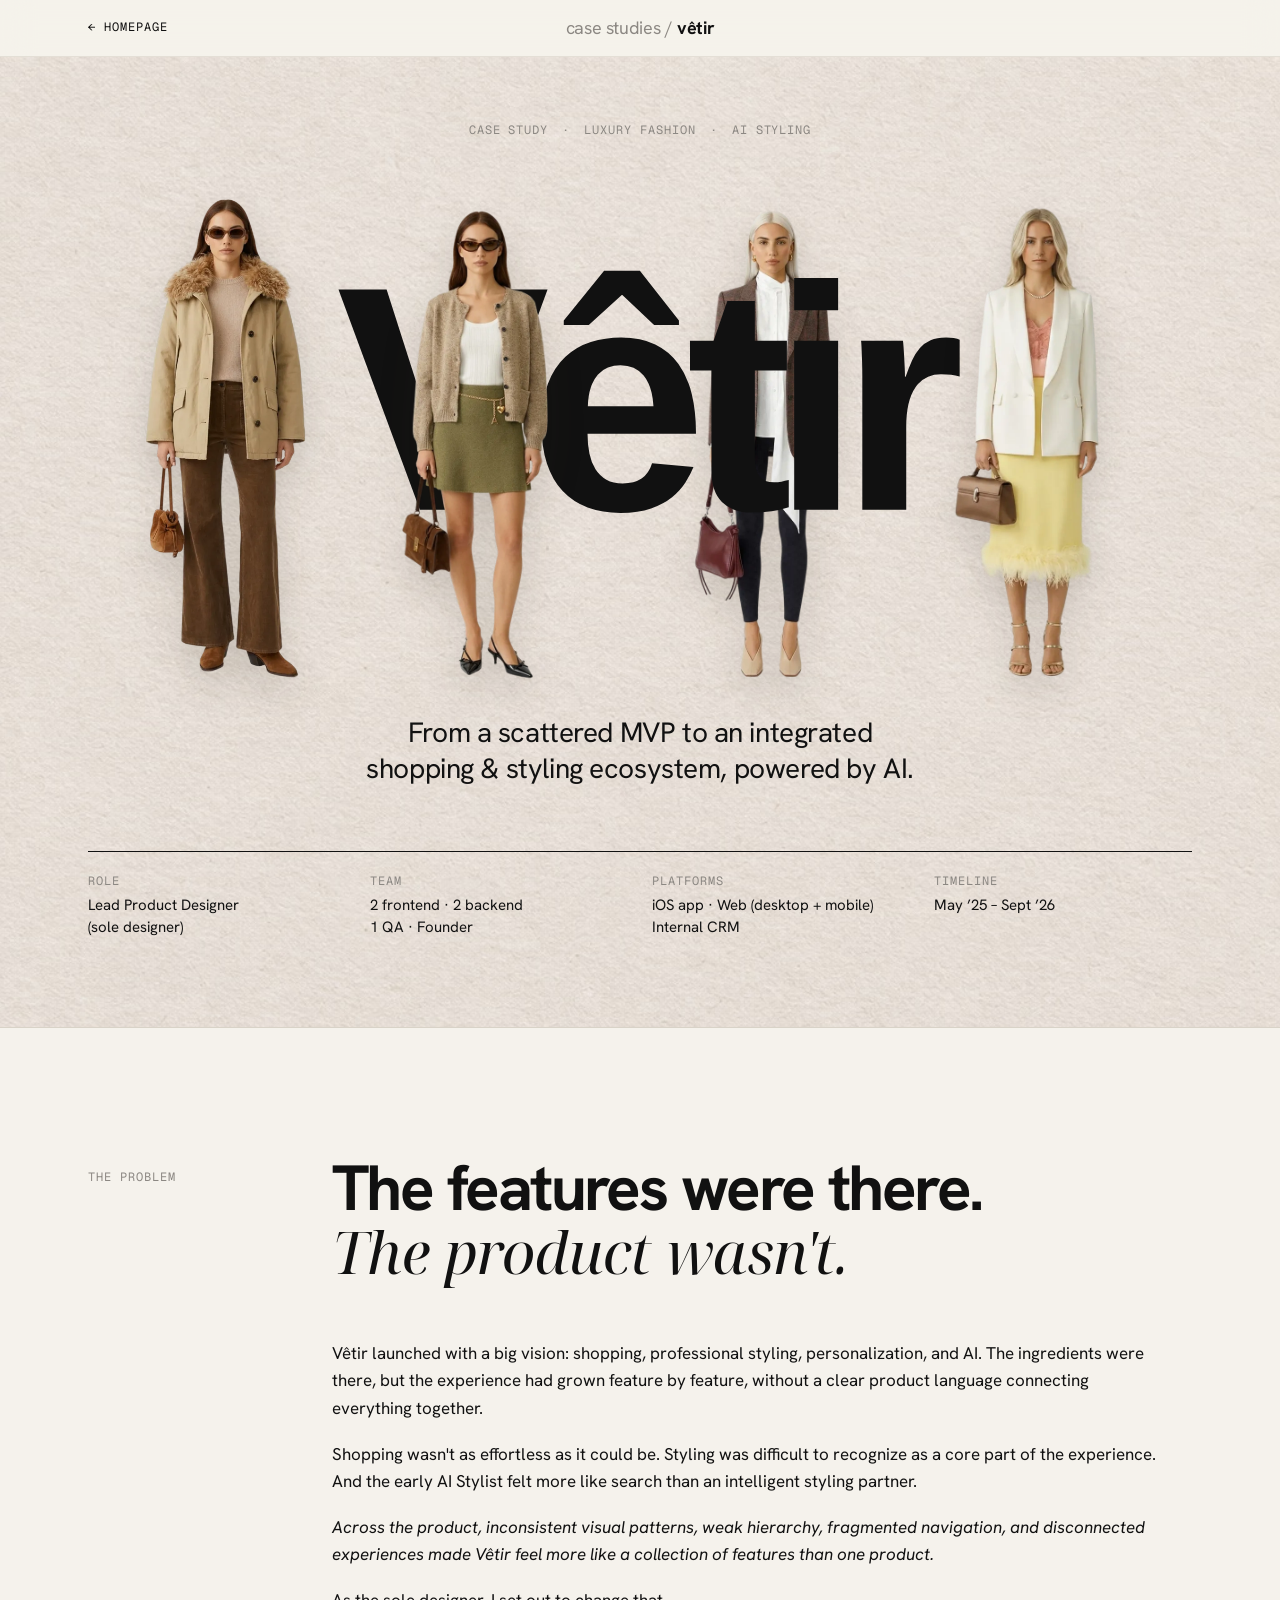
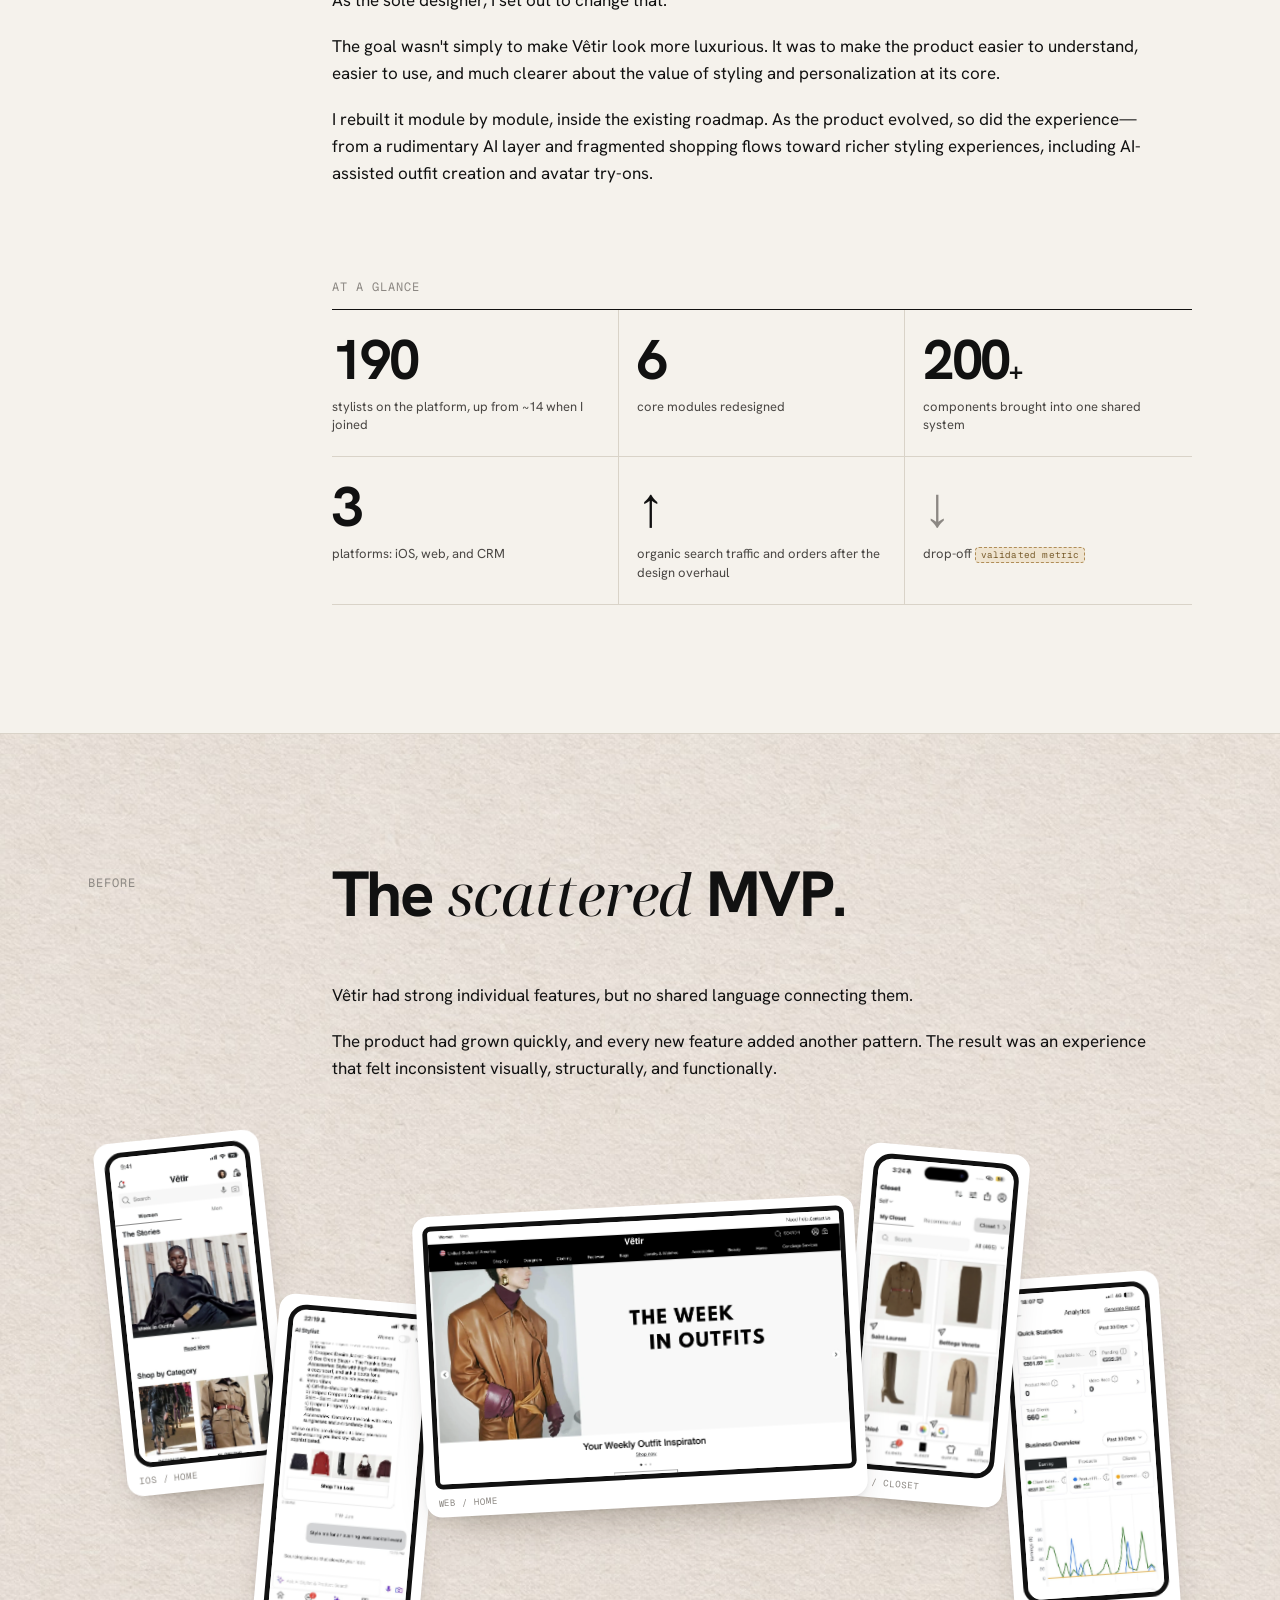
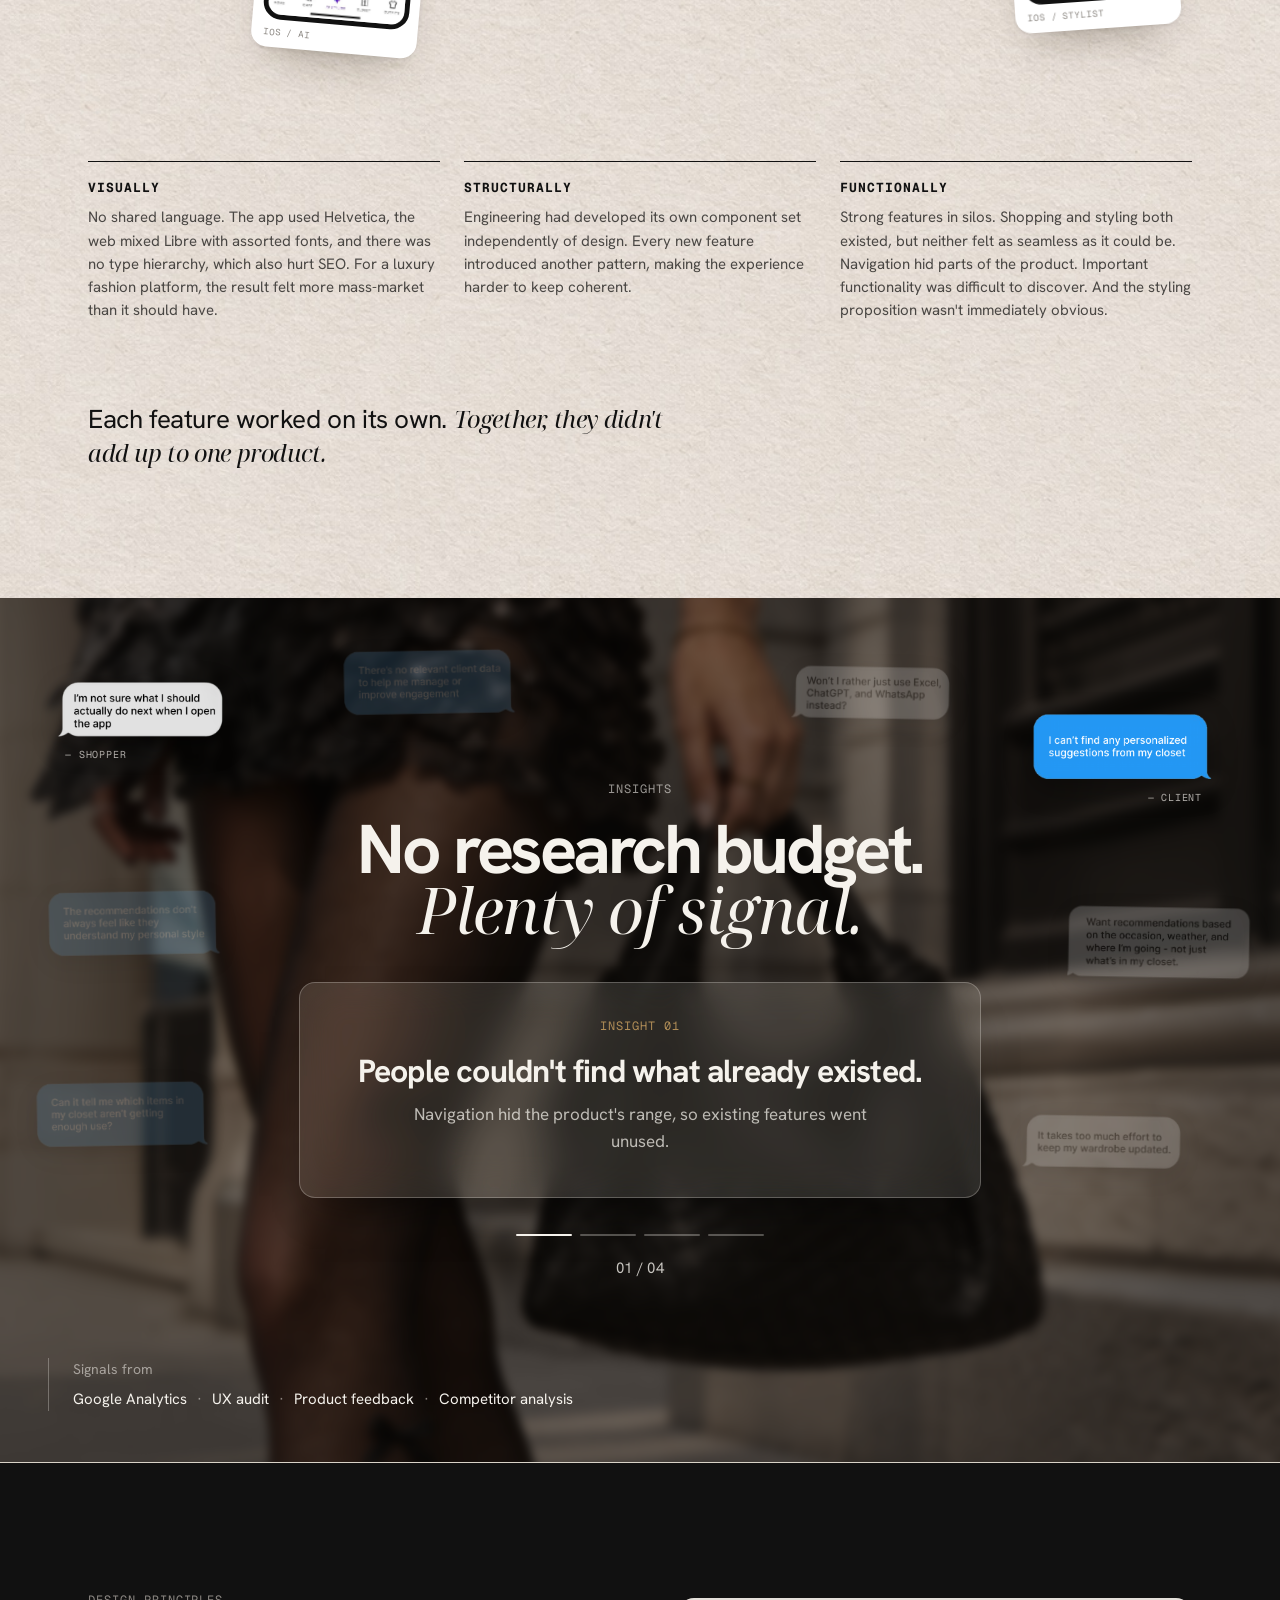
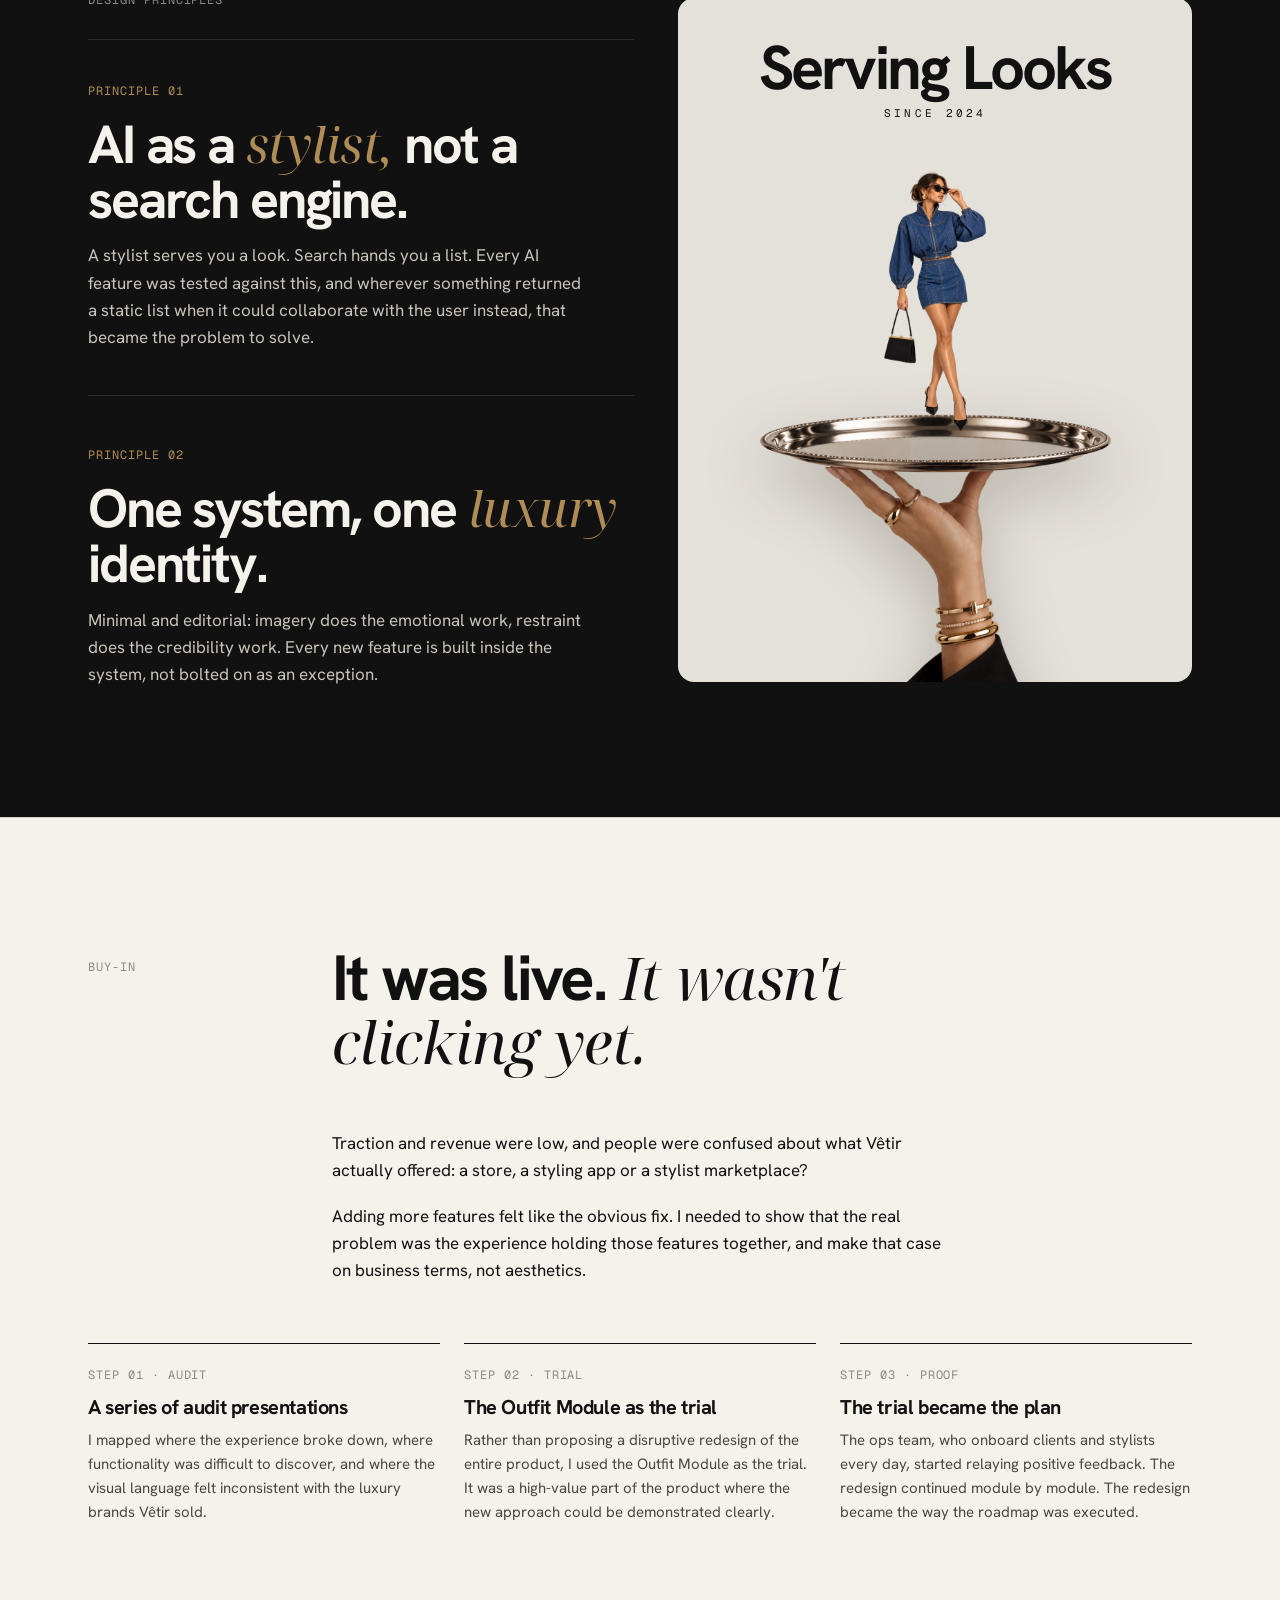
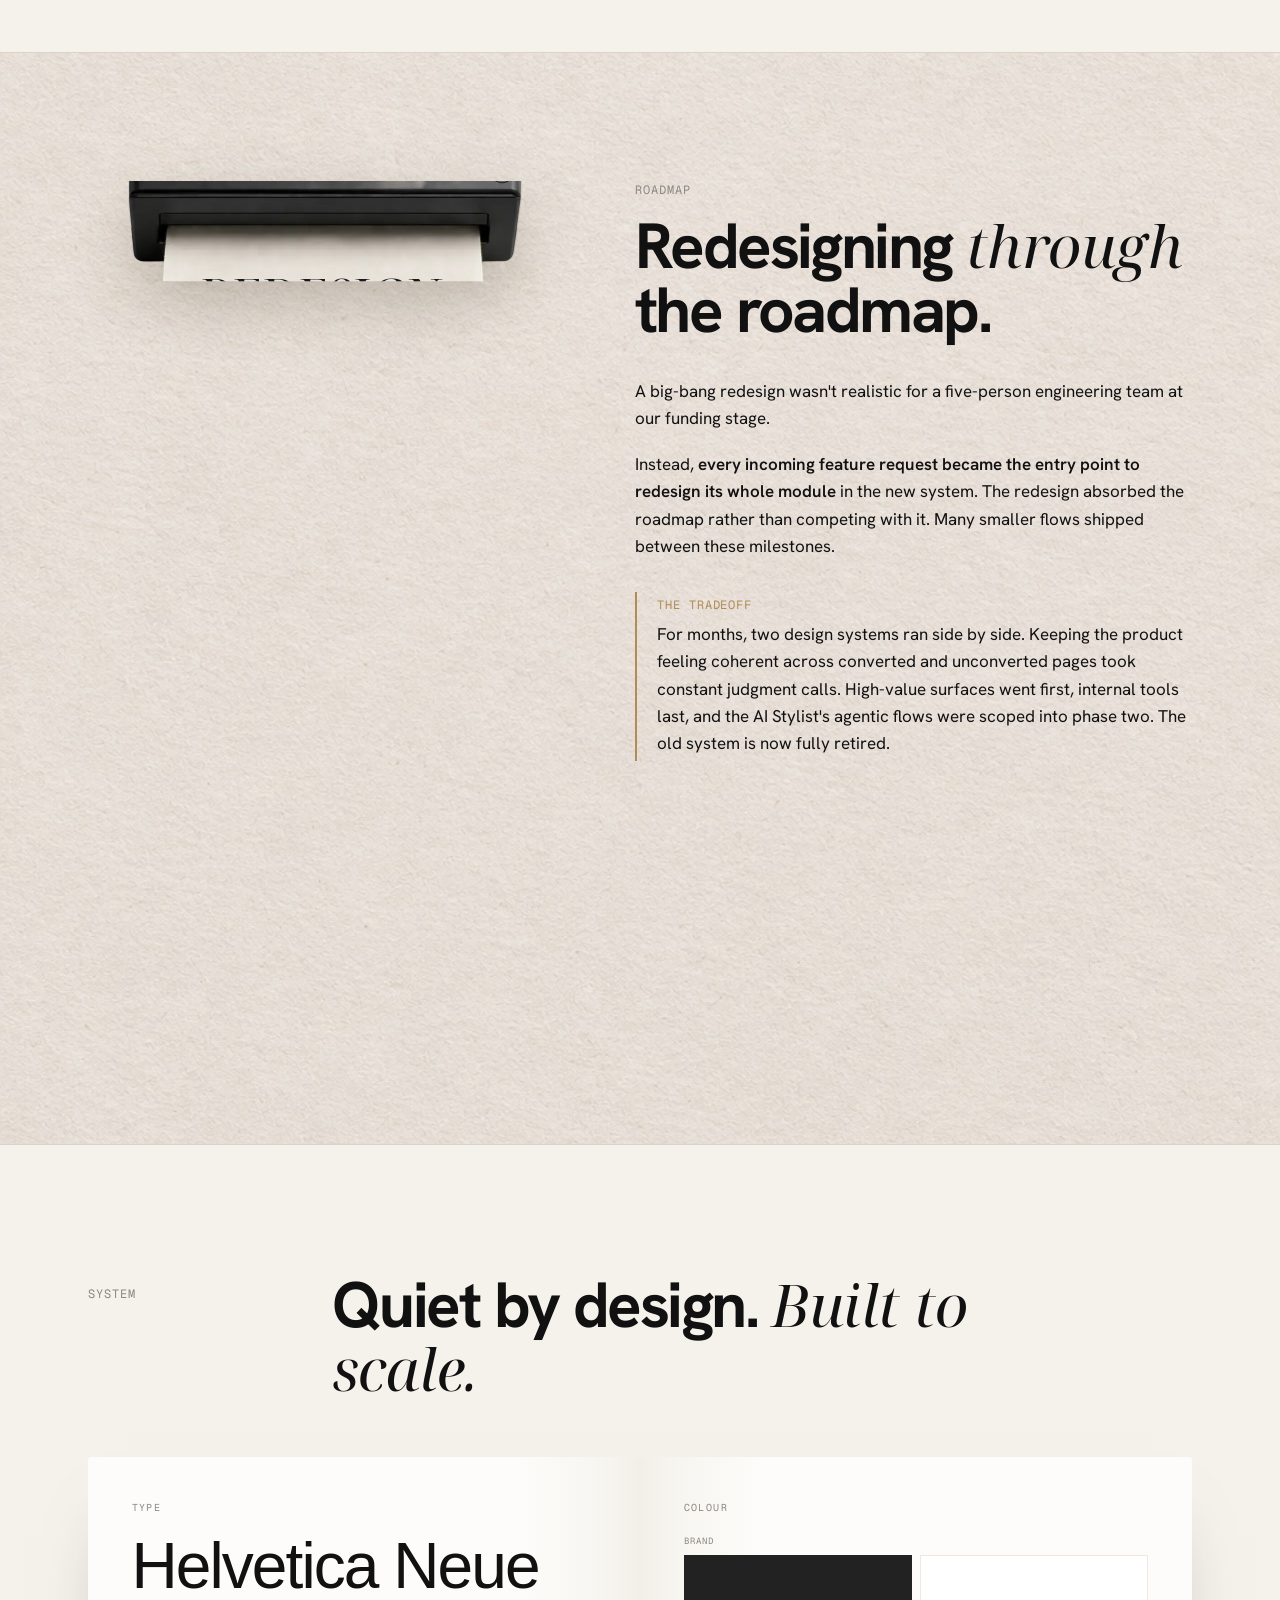
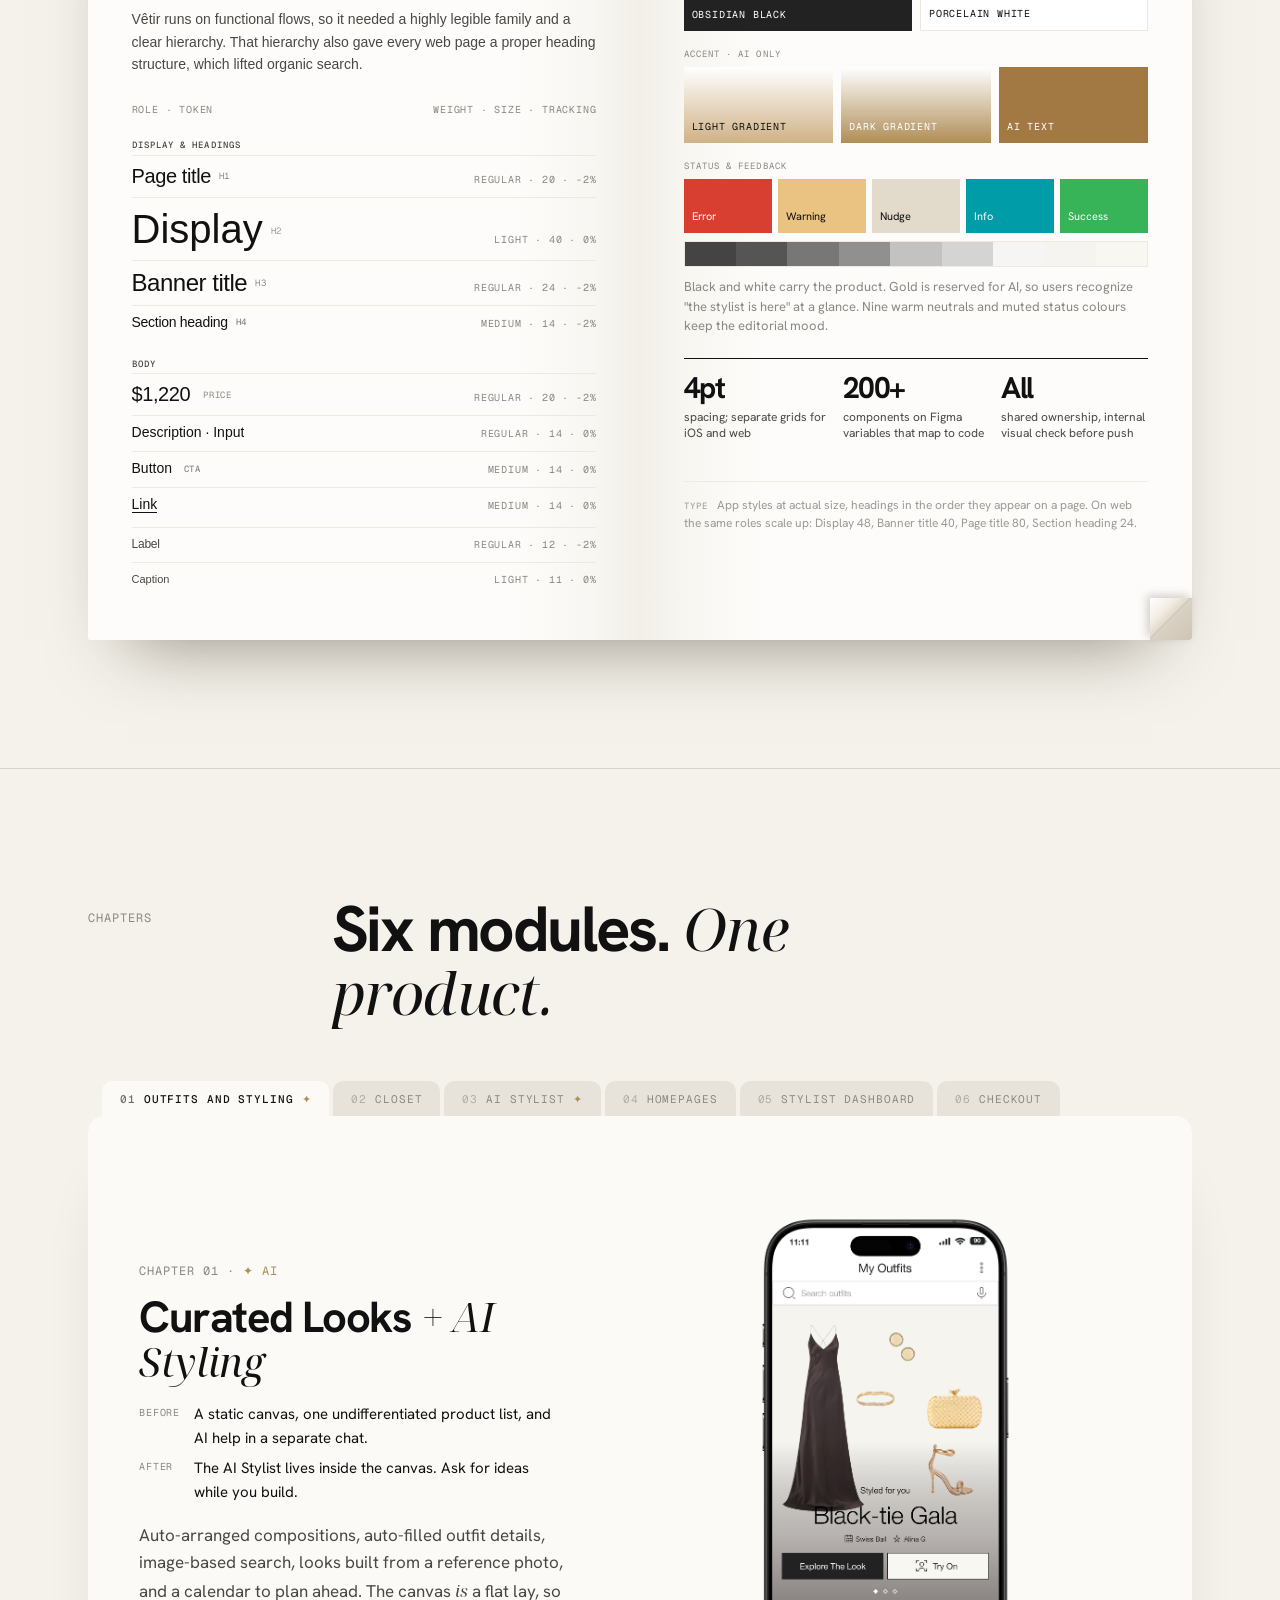
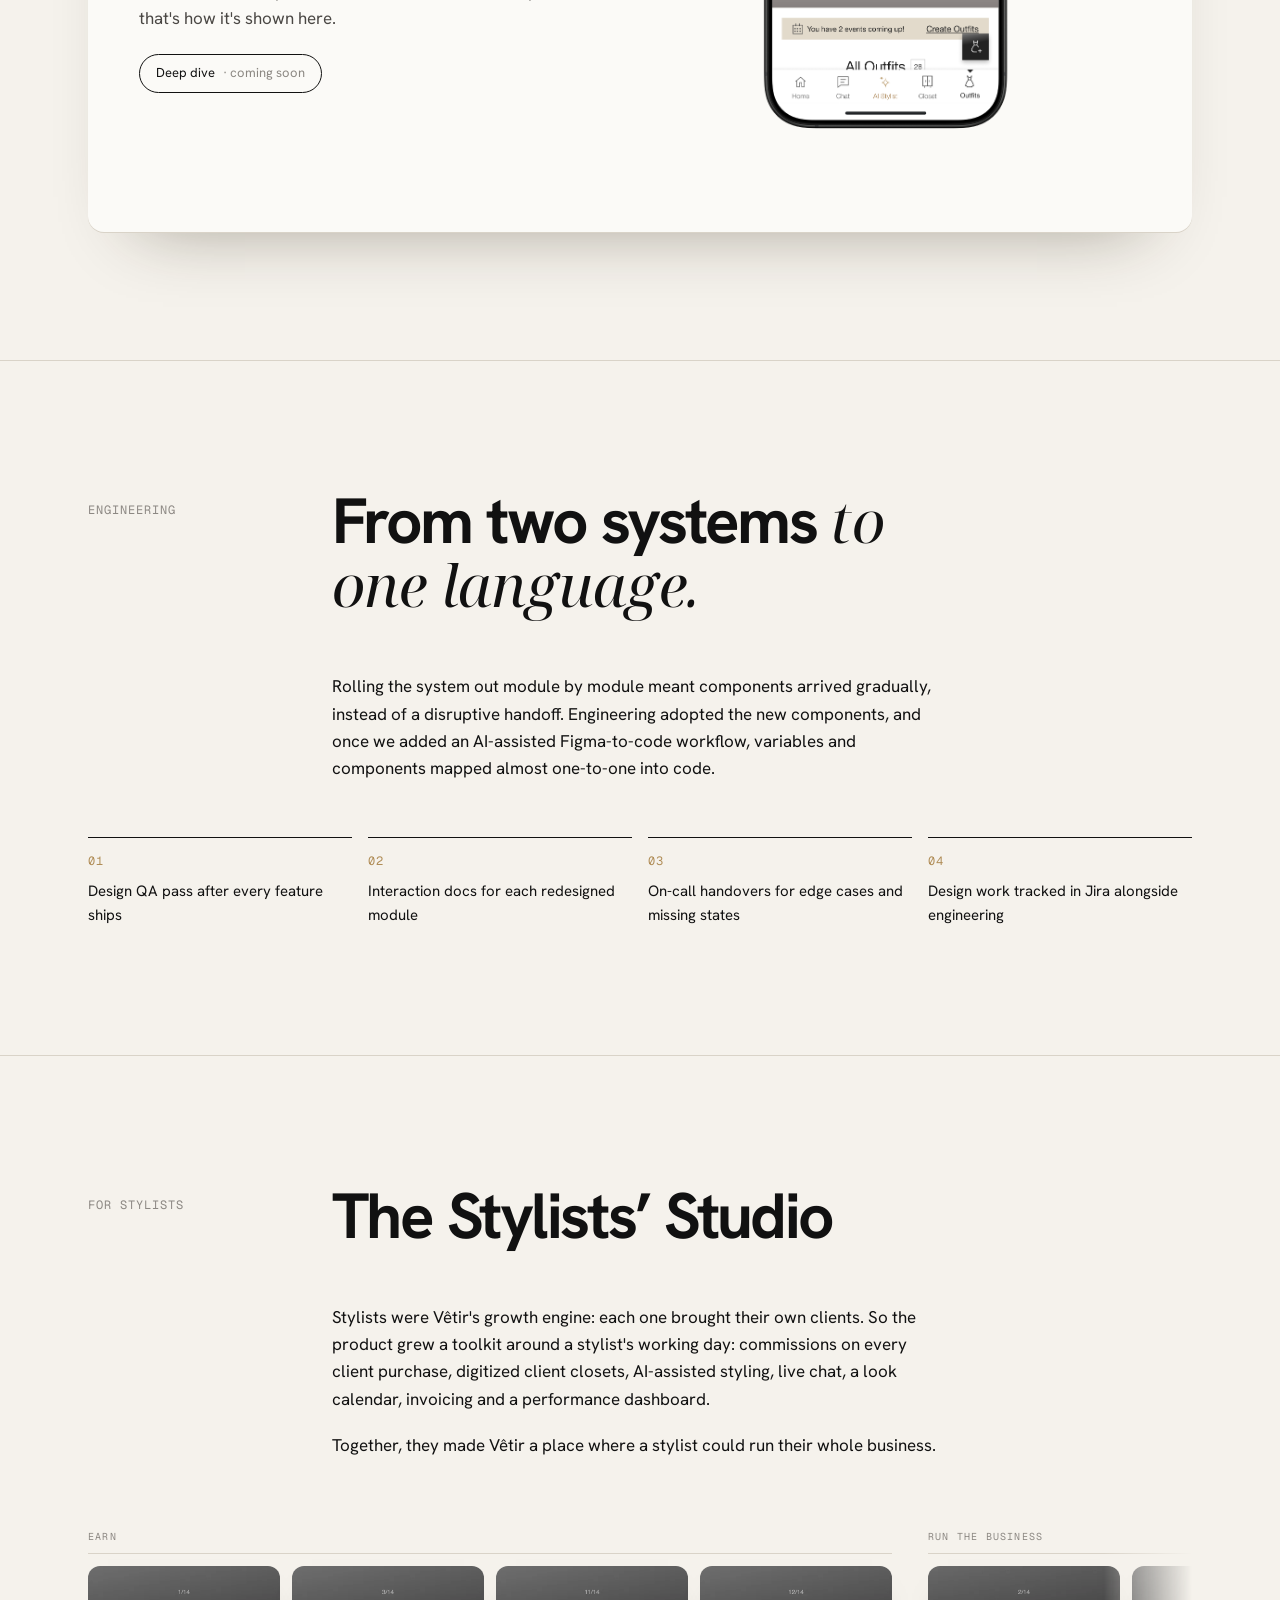
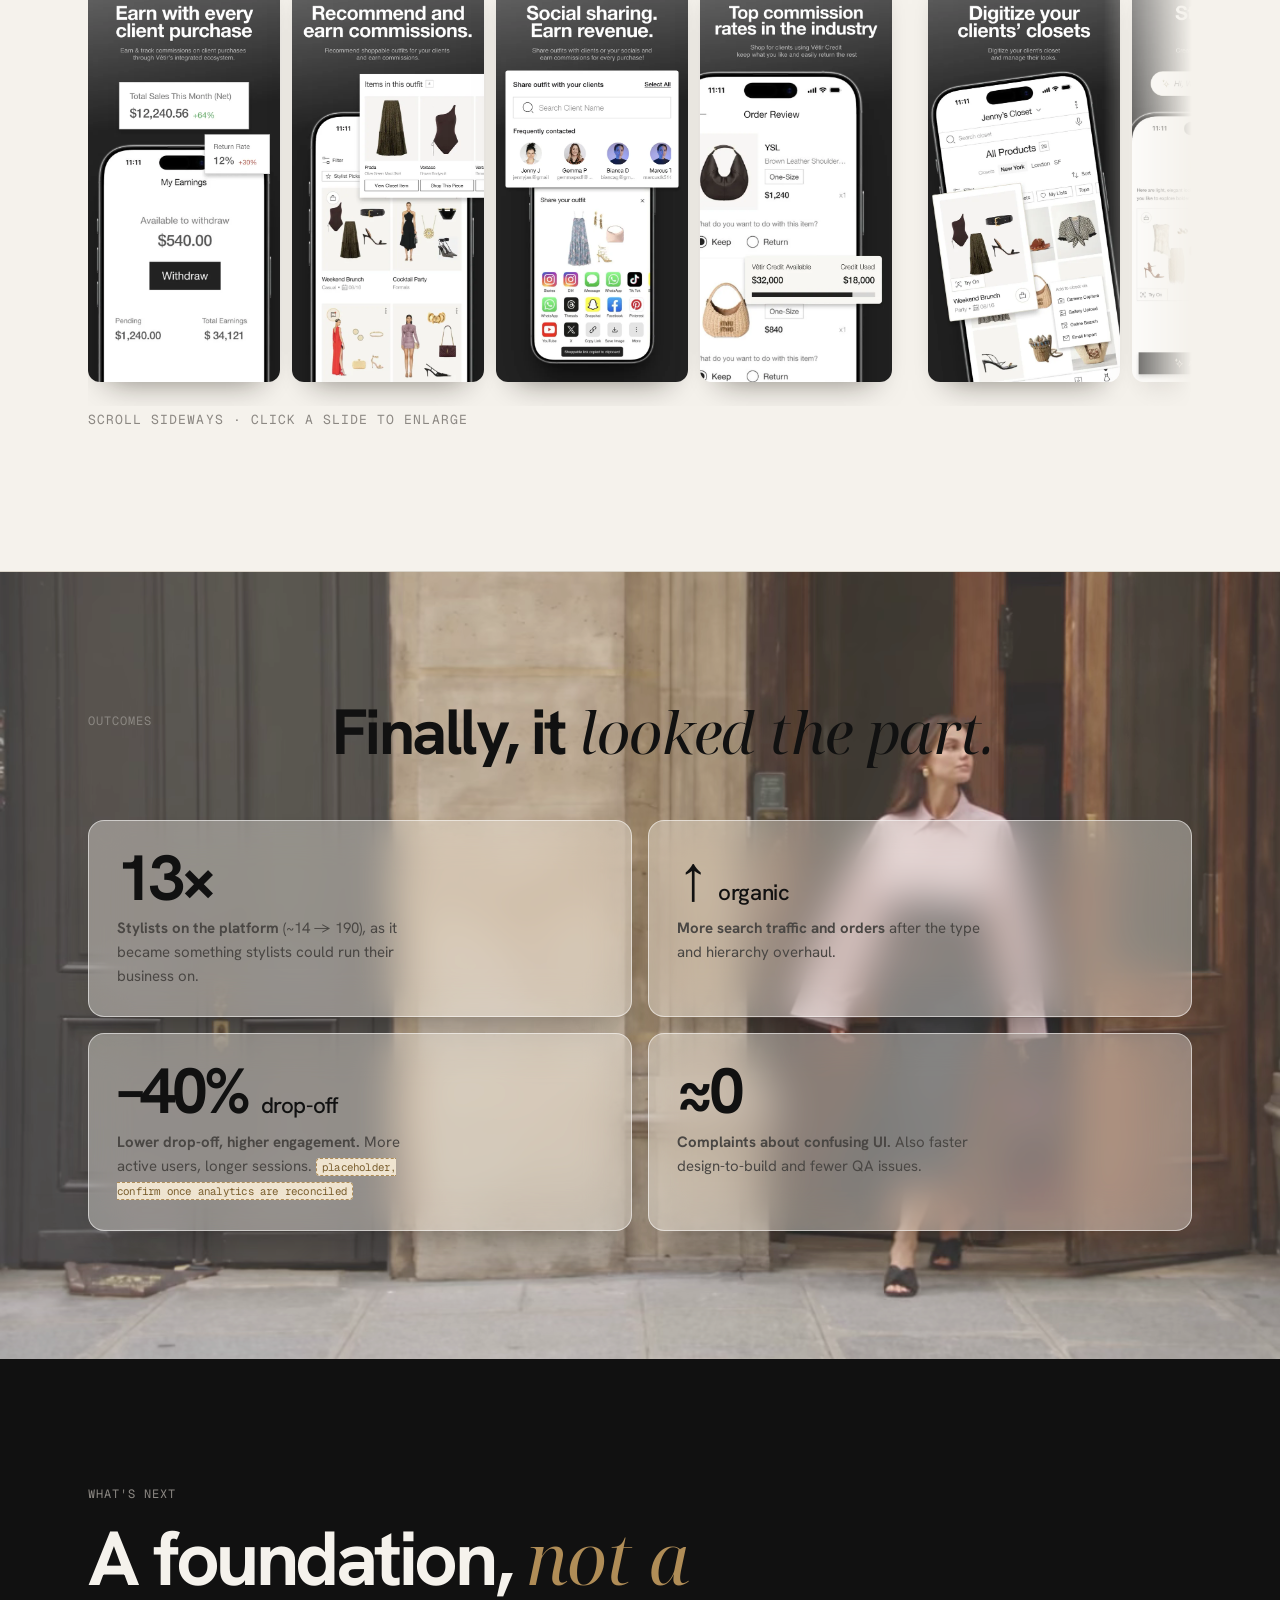
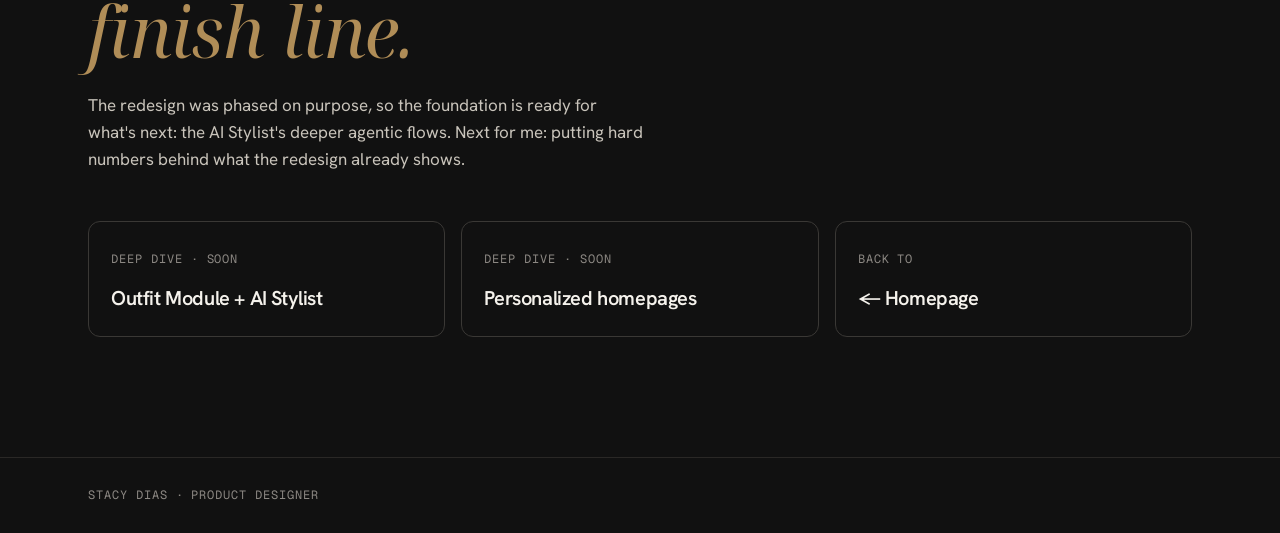
==== commit 76405dc7: "Mobile postcard deck, intro logos and stamp timing, layout polish - Selected Work on phones: portrai" ====
--- a/vetir.html
+++ b/vetir.html
@@ -90,7 +90,6 @@
     .topbar .back:hover { color: var(--gold); }
     .topbar .brand { font-weight: 700; letter-spacing: -0.02em; font-size: 18px; }
     .topbar .brand span { font-weight: 400; color: var(--ink-3); }
-    .progress { position: absolute; left: 0; bottom: -1px; height: 2px; width: 100%; transform-origin: 0 50%; transform: scaleX(0); background: var(--ink); }
 
     /* ---------- Placeholder helpers ---------- */
     .tbd {
@@ -352,7 +351,10 @@
     /* ---------- Principles + butler ---------- */
     .principles { background: var(--ink); color: var(--paper); border-top: 0; }
     .principles .cs-num { color: #8C8883; }
-    .serve-grid { display: grid; grid-template-columns: 1fr 1fr; gap: clamp(32px, 6vw, 80px); align-items: center; }
+    .pr-eyebrow { padding: 0 0 28px; margin-bottom: 36px; border-bottom: 1px solid #2E2C2A; }
+    /* text left, card right; the card keeps its original half-width size, the text takes the spare gap */
+    .serve-grid { display: grid; grid-template-columns: 1fr calc((100% - clamp(32px, 6vw, 80px)) / 2); gap: clamp(24px, 3.5vw, 48px); align-items: center; }
+    .serve-grid > .serve-card { order: 2; }
     .serve-card {
       position: relative; border-radius: var(--r-card); overflow: hidden; aspect-ratio: 3 / 4;
       background: #E4E0DA;
@@ -371,7 +373,7 @@
     .principle .mono { color: var(--gold); }
     .principle h3 { font-size: clamp(32px, 4.2vw, 54px); line-height: 1.02; letter-spacing: -0.04em; margin: 14px 0 16px; }
     .principle h3 em { font-family: var(--serif); font-style: italic; font-weight: 400; color: var(--gold); letter-spacing: -0.01em; }
-    .principle p { color: #C9C4BB; margin: 0; max-width: 44ch; }
+    .principle p { color: #C9C4BB; margin: 0; max-width: 50ch; }
     .principle + .principle { margin-top: 44px; padding-top: 44px; border-top: 1px solid #2E2C2A; }
 
     /* ---------- Case steps ---------- */
@@ -449,23 +451,40 @@
     .ds-label { font-size: 10px; letter-spacing: 0.14em; text-transform: uppercase; color: var(--ink-3); margin-bottom: 18px; }
     .page h3 { font-size: clamp(30px, 3.6vw, 46px); line-height: 0.95; letter-spacing: -0.04em; text-transform: uppercase; margin: 0 0 18px; }
     .aa { font-size: clamp(80px, 10vw, 132px); font-weight: 700; letter-spacing: -0.06em; line-height: 0.9; }
-    .fam { font-size: 14px; color: var(--ink-2); margin: 10px 0 18px; max-width: 42ch; }
+    .fam { font-size: 14px; color: var(--ink-2); margin: 10px 0 18px; }
     .scale-row { display: flex; align-items: baseline; justify-content: space-between; gap: 12px; border-top: 1px solid #EEE9E0; padding: 9px 0; }
     .scale-row .mono { color: var(--ink-3); font-size: 10px; flex: none; }
     .scale-row span:first-child { white-space: nowrap; overflow: hidden; text-overflow: ellipsis; }
     .swatches { display: grid; grid-template-columns: 1fr 1fr; gap: 8px; }
-    .sw-chip { height: 86px; border-radius: 6px; padding: 8px; display: flex; align-items: flex-end; font-family: var(--mono); font-size: 10px; letter-spacing: 0.08em; text-transform: uppercase; }
-    .sw-gold { grid-column: span 2; height: 64px; background: linear-gradient(90deg, #B08D57, #D8BE8C); color: #fff; }
-    .status-row { display: grid; grid-template-columns: repeat(4, 1fr); gap: 6px; margin-top: 8px; }
-    .status-row div { border-radius: 6px; padding: 8px; font-size: 11px; }
+    .sw-chip { height: 76px; border-radius: 0; padding: 8px; display: flex; flex-direction: column; justify-content: flex-end; font-family: var(--mono); font-size: 10px; letter-spacing: 0.08em; text-transform: uppercase; }
+    .sw-chip small, .status-row small { display: block; order: -1; margin: 0 0 3px; font-family: var(--mono); font-size: 9px; letter-spacing: 0.04em; opacity: 0.75; text-transform: none; }
+    .sw-3 { grid-template-columns: repeat(3, 1fr); }
+    .sw-group { font-size: 9px; letter-spacing: 0.12em; text-transform: uppercase; color: var(--ink-3); margin: 16px 0 6px; }
+    .sw-group:first-of-type { margin-top: 0; }
+    .neutral-row { display: grid; grid-template-columns: repeat(9, 1fr); height: 26px; margin-top: 8px; border-radius: 0; overflow: hidden; border: 1px solid #EEE9E0; }
+    .scale-head { border-top: 0; padding-bottom: 4px; }
+    .type-note { margin-top: 40px; padding-top: 14px; border-top: 1px solid #EEE9E0; font-size: 12px; color: var(--ink-3); opacity: 0.85; }
+    .type-note .mono { font-size: 9px; letter-spacing: 0.12em; text-transform: uppercase; margin-right: 6px; }
+    .scale-group { font-size: 9px; letter-spacing: 0.12em; text-transform: uppercase; color: var(--ink-2); margin: 16px 0 2px; font-weight: 500; }
+    .scale-row .tok { font-style: normal; font-size: 9px; letter-spacing: 0.06em; color: var(--ink-3); margin-left: 8px; vertical-align: middle; text-decoration: none; display: inline-block; }
+    .aa.aa-name { font-size: clamp(40px, 5vw, 64px); font-weight: 400; letter-spacing: -0.03em; line-height: 1; }
+    /* hex codes show on hover / focus */
+    .sw-chip small, .status-row small { opacity: 0; transform: translateY(3px); transition: opacity 0.2s, transform 0.2s; }
+    .sw-chip:hover small, .status-row div:hover small { opacity: 0.8; transform: none; }
+    .neutral-row { overflow: visible; }
+    .neutral-row i { position: relative; }
+    .neutral-row i::after { content: attr(data-hex); position: absolute; left: 50%; bottom: calc(100% + 6px); transform: translate(-50%, 3px); white-space: nowrap; font-family: var(--mono); font-size: 9px; padding: 3px 6px; border-radius: 4px; background: var(--ink); color: #fff; opacity: 0; pointer-events: none; transition: opacity 0.2s, transform 0.2s; z-index: 2; }
+    .neutral-row i:hover::after { opacity: 1; transform: translate(-50%, 0); }
+    @media (hover: none) { .sw-chip small, .status-row small { opacity: 0.8; transform: none; } }
+    .status-row { display: grid; grid-template-columns: repeat(5, 1fr); gap: 6px; }
+    .status-row div { border-radius: 0; padding: 8px; font-size: 11px; min-height: 54px; display: flex; flex-direction: column; justify-content: flex-end; }
     .mini-stats { display: grid; grid-template-columns: repeat(3, 1fr); gap: 12px; margin-top: 22px; border-top: 1px solid var(--ink); padding-top: 14px; }
     .mini-stats b { display: block; font-size: 30px; letter-spacing: -0.05em; line-height: 1; }
     .mini-stats span { font-size: 12px; color: var(--ink-2); line-height: 1.35; display: block; margin-top: 6px; }
     .label-row { display: flex; justify-content: space-between; margin-bottom: 8px; color: var(--ink-3); }
     /* Signature components: a floating composition (two hero cards, widgets toward the corners, pills around them), straight pieces,
        faint headline behind. Sizes keep each 1x export at ~1.5x density or better so nothing looks soft. */
-    .ds-collage { position: relative; aspect-ratio: 1100 / 820; overflow: hidden; border-radius: var(--r-card);
-      background: radial-gradient(ellipse 60% 55% at 50% 48%, #FFFEFB, #F4EFE7 70%, #EDE6DA); }
+    .ds-collage { position: relative; aspect-ratio: 1100 / 732; overflow: hidden; }
     .ds-ghost { position: absolute; inset: 0; margin: 0; display: grid; place-content: center; text-align: center; pointer-events: none;
       font-size: clamp(40px, 8.4vw, 104px); font-weight: 700; letter-spacing: -0.05em; line-height: 0.95; color: rgba(60, 45, 25, 0.06); }
     .ds-piece { position: absolute; left: var(--x); top: var(--y); width: var(--w); z-index: var(--z); margin: 0; transition: transform 0.3s cubic-bezier(0.16, 1, 0.3, 1); outline: none; }
@@ -788,6 +807,67 @@
     .ch-empty { display: flex; flex-direction: column; align-items: center; justify-content: center; gap: 6px; text-align: center; padding: 20px; cursor: default; color: var(--ink-3); font-size: 13px;
       background: repeating-linear-gradient(135deg, transparent 0 14px, rgba(17,17,17,0.035) 14px 15px), var(--paper-2); border: 1px dashed #BDB5A8; box-shadow: none; }
 
+    /* ---------- System book: the right page turns over to reveal the components spread ---------- */
+    .book { position: relative; display: grid; perspective: 2600px; margin-top: 8px; }
+    .book > .book-spread { grid-area: 1 / 1; transform-style: preserve-3d; }
+    .book-spread { visibility: hidden; }
+    .book-spread.is-active { visibility: visible; z-index: 2; }
+    .book-spread.is-under { visibility: visible; z-index: 1; }
+    .ds-spread { overflow: visible; margin-top: 0; }
+    .ds-spread .page.left { border-radius: 3px 0 0 3px; background: linear-gradient(90deg, #FDFCFA 78%, #F8F6F1 92%, #F2EFE9); }
+    .ds-spread .page.right { border-radius: 0 3px 3px 0; background: linear-gradient(90deg, #F2EFE9, #F8F6F1 8%, #FDFCFA 22%); }
+    /* the turning leaf: front = current right page, back = next spread's left page */
+    .leaf { position: absolute; top: 0; left: 50%; width: 50%; height: 100%; z-index: 20; transform-origin: left center; transform-style: preserve-3d; pointer-events: none; }
+    .leaf-face { position: absolute; inset: 0; overflow: hidden; backface-visibility: hidden; -webkit-backface-visibility: hidden; }
+    .leaf-face.back { transform: rotateY(180deg); }
+    .leaf-face::after { content: ""; position: absolute; inset: 0; pointer-events: none; }
+    .leaf-face.front::after { background: linear-gradient(90deg, rgba(40, 30, 10, 0.06), transparent 22%); }
+    .leaf-face.back::after { background: linear-gradient(270deg, rgba(40, 30, 10, 0.06), transparent 22%); }
+    .leaf-clone { position: absolute; top: 0; margin: 0; visibility: visible !important; }
+    .page-c { position: relative; height: 100%; box-sizing: border-box; display: flex; flex-direction: column; border-radius: 3px;
+      background: radial-gradient(ellipse 60% 55% at 50% 50%, #FFFEFB, #F4EFE7 70%, #EDE6DA);
+      padding: clamp(18px, 2.4vw, 28px); box-shadow: 0 40px 70px -40px rgba(40, 30, 10, 0.5); }
+    .page-c .ds-label { margin-bottom: 14px; }
+    .page-c .ds-collage { flex: 1; }
+    /* the spine down the middle of the components spread */
+    .page-c::after { content: ""; position: absolute; top: 0; bottom: 0; left: 50%; width: 120px; transform: translateX(-50%); pointer-events: none; z-index: 1;
+      background: linear-gradient(90deg, transparent, rgba(60, 45, 25, 0.018) 30%, rgba(60, 45, 25, 0.04) 50%, rgba(60, 45, 25, 0.018) 70%, transparent); }
+    /* Folded corners. Each corner button is a thin strip down the page edge: hovering anywhere along the edge peels the
+       corner back and reveals the label for the next spread. The flap sits on the page; the triangle by the corner is the page beneath. */
+    .page-corner { position: absolute; top: 0; bottom: 0; width: 44px; height: auto; z-index: 12; padding: 0; border: 0; cursor: pointer; background: none; }
+    .page-corner.pc-next { right: 0; }
+    .page-corner.pc-prev { left: 0; }
+    .page-corner::before { content: ""; position: absolute; bottom: 0; width: 42px; height: 42px;
+      transition: width 0.45s cubic-bezier(0.2, 0.8, 0.2, 1), height 0.45s cubic-bezier(0.2, 0.8, 0.2, 1); }
+    .page-corner.pc-next::before { right: 0; border-radius: 0 0 3px 0; filter: drop-shadow(-3px -3px 4px rgba(40, 30, 10, 0.2));
+      background: linear-gradient(135deg, #FFFFFF 0%, #F3EEE5 30%, #E2DACC 46%, #C9C0AF 49.7%, #D9D1C2 50%, #CEC5B5 100%); }
+    .page-corner.pc-prev::before { left: 0; border-radius: 0 0 0 3px; filter: drop-shadow(3px -3px 4px rgba(40, 30, 10, 0.2));
+      background: linear-gradient(225deg, #FFFFFF 0%, #F3EEE5 30%, #E2DACC 46%, #C9C0AF 49.7%, #D9D1C2 50%, #CEC5B5 100%); }
+    .page-corner:hover::before, .page-corner:focus-visible::before { width: 96px; height: 96px; }
+    .page-corner:focus-visible { outline: none; }
+    .page-corner:focus-visible::before { outline: 2px solid var(--gold); outline-offset: 2px; }
+    .page-corner span { position: absolute; bottom: 18px; white-space: nowrap; font-size: 9px; letter-spacing: 0.12em; text-transform: uppercase; color: var(--ink-2);
+      opacity: 0; transition: opacity 0.25s, transform 0.35s cubic-bezier(0.2, 0.8, 0.2, 1); pointer-events: none; }
+    .page-corner.pc-next span { right: 108px; transform: translateX(10px); }
+    .page-corner.pc-prev span { left: 108px; transform: translateX(-10px); }
+    .page-corner.pc-next span::after { content: " →"; }
+    .page-corner.pc-prev span::before { content: "← "; }
+    .page-corner:hover span, .page-corner:focus-visible span { opacity: 1; transform: none; }
+    /* first time the book scrolls into view, the corner peels once on its own */
+    .page-corner.peek-hint::before { animation: peel-hint 1.6s cubic-bezier(0.4, 0, 0.2, 1) 1; }
+    @keyframes peel-hint { 0%, 100% { width: 42px; height: 42px; } 45% { width: 78px; height: 78px; } }
+    /* shading that sweeps across the leaf while it turns */
+    .leaf-shade { position: absolute; inset: 0; opacity: 0; pointer-events: none; background: linear-gradient(90deg, rgba(40, 30, 10, 0.28), rgba(40, 30, 10, 0.04) 55%, transparent); }
+    .leaf-face.back .leaf-shade { background: linear-gradient(270deg, rgba(40, 30, 10, 0.28), rgba(40, 30, 10, 0.04) 55%, transparent); }
+    /* Iconography spread (placeholders) */
+    .icon-spread { flex: 1; display: grid; grid-template-columns: 1fr 1fr; column-gap: 96px; padding: 8px 18px 40px; }
+    .icon-grid { display: grid; grid-template-columns: repeat(6, 1fr); gap: 14px; margin: 6px 0 16px; }
+    .ic-ph { display: block; aspect-ratio: 1; border: 1px dashed #BDB5A8; border-radius: 6px; background: repeating-linear-gradient(135deg, transparent 0 6px, rgba(17,17,17,0.04) 6px 7px), #F4F0E8; }
+    .ic-sizes { display: flex; align-items: flex-end; gap: 28px; margin: 6px 0 20px; }
+    .ic-sizes > div { display: flex; flex-direction: column; align-items: center; gap: 8px; }
+    .ic-sizes .mono { font-size: 9px; color: var(--ink-3); }
+    .ic-wide { margin: 6px 0 20px; }
+
     /* ---------- Engineering ---------- */
     .eng { display: grid; grid-template-columns: repeat(4, 1fr); gap: 16px; margin-top: 36px; }
     .eng div { border-top: 1px solid var(--ink); padding-top: 14px; font-size: 15px; }
@@ -873,6 +953,7 @@
       .stats.glance .stat:last-child { grid-column: auto; border-bottom: 1px solid var(--rule); }
       .layers, .steps, .next-links { grid-template-columns: 1fr; }
       .serve-grid, .receipt-row, .chapter { grid-template-columns: 1fr; }
+      .serve-grid > .serve-card { order: 0; }
       .receipt-row { grid-template-rows: none; grid-template-areas: "head" "mock" "body"; row-gap: 32px; }
       .learn-stage { display: flex; flex-direction: column; align-items: center; gap: 10px; min-height: 0; padding: 64px var(--gutter); --bw: min(84vw, 340px); }
       .lq { position: static; display: none; transform: none; }
@@ -889,6 +970,12 @@
       .covers { grid-template-columns: repeat(3, minmax(0, 1fr)); gap: 10px; }
       .scroll-frame { border-width: 4px; border-radius: 24px; }
       .spread { grid-template-columns: 1fr; }
+      .book { display: block; perspective: none; }
+      .book-spread { visibility: visible; }
+      .book-spread + .book-spread { margin-top: 28px; }
+      .icon-spread { grid-template-columns: 1fr; padding: 0; }
+      .page-corner { display: none; }
+      .page-c::after { display: none; }
       .page.left, .page.right { background: #FDFCFA; }
       .page { min-height: 0; padding-bottom: 48px; }
       .eng { grid-template-columns: 1fr 1fr; }
@@ -915,7 +1002,7 @@
       .ds-piece { position: relative; left: auto; top: auto; width: min(100%, 150px, var(--mw)); justify-self: center; }
       .ds-piece:has(img[height="36"], img[height="40"], img[height="52"], img[height="200"], img[height="138"], img[height="120"], img[height="130"]) { grid-column: 1 / -1; width: min(100%, var(--mw)); }
       .covers { grid-template-columns: minmax(0, 300px); }
-      .status-row { grid-template-columns: repeat(2, 1fr); }
+      .status-row { grid-template-columns: repeat(3, 1fr); }
       .topbar .brand span { display: none; }
       .stage { height: 260px; }
       .stage .m2, .stage .m3 { display: none; }
@@ -959,7 +1046,6 @@
       <a class="back mono" href="index.html">← Homepage</a>
       <div class="brand"><span>case studies /</span> vêtir</div>
     </div>
-    <div class="progress" id="progress"></div>
   </header>
 
   <!-- Floating section guide: four acts, one hairline per section. Quiet until hovered. -->
@@ -1131,10 +1217,6 @@
     <!-- ============ 04 PRINCIPLES: we're serving ============ -->
     <section class="cs principles" id="principles">
       <div class="wrap">
-        <div class="cs-head reveal">
-          <div class="cs-num mono">Principles</div>
-          <div></div>
-        </div>
         <div class="serve-grid reveal">
           <div class="serve-card" aria-label="A hand serving a styled outfit on a silver tray">
             <div class="title"><span>Serving Looks</span><small class="mono">since 2024</small></div>
@@ -1143,6 +1225,7 @@
             <img class="look is-shown" src="img/Vetir/Cutouts/servinglooks1.png" alt="Model in a styled outfit, standing on the serving tray">
           </div>
           <div>
+            <div class="cs-num mono pr-eyebrow">Design principles</div>
             <div class="principle">
               <span class="mono">Principle 01</span>
               <h3>AI as a <em>stylist,</em> not a search engine.</h3>
@@ -1166,12 +1249,12 @@
           <h2>It was live. <em>It wasn't clicking yet.</em></h2>
         </div>
         <div class="cs-body reveal">
-          <div class="col prose"><p class="lede">Traction and revenue were low, and people were confused about what Vêtir actually offered: a store, a styling app or a stylist marketplace?</p><p>Adding more features felt like the obvious fix. I needed to show that the real problem was the experience holding those features together, and make that case on business terms, not aesthetics.</p></div>
+          <div class="col prose"><p>Traction and revenue were low, and people were confused about what Vêtir actually offered: a store, a styling app or a stylist marketplace?</p><p>Adding more features felt like the obvious fix. I needed to show that the real problem was the experience holding those features together, and make that case on business terms, not aesthetics.</p></div>
         </div>
         <div class="steps reveal">
-          <div class="step"><span class="mono">Step 01 · Audit</span><h3>A series of audit presentations</h3><p>Covering the website and app: where the experience broke down, and where it looked mass market next to the luxury brands it sold. <span class="tbd">+ one concrete cost</span></p></div>
-          <div class="step"><span class="mono">Step 02 · Trial</span><h3>The Outfit Module as the trial</h3><p>The founder agreed to redesign one module first to test the approach.</p></div>
-          <div class="step"><span class="mono">Step 03 · Proof</span><h3>The trial became the plan</h3><p>The ops team, who onboard clients and stylists every day, started relaying positive feedback. The redesign continued module by module.</p></div>
+          <div class="step"><span class="mono">Step 01 · Audit</span><h3>A series of audit presentations</h3><p>I mapped where the experience broke down, where functionality was difficult to discover, and where the visual language felt inconsistent with the luxury brands Vêtir sold.</p></div>
+          <div class="step"><span class="mono">Step 02 · Trial</span><h3>The Outfit Module as the trial</h3><p>Rather than proposing a disruptive redesign of the entire product, I used the Outfit Module as the trial. It was a high-value part of the product where the new approach could be demonstrated clearly.</p></div>
+          <div class="step"><span class="mono">Step 03 · Proof</span><h3>The trial became the plan</h3><p>The ops team, who onboard clients and stylists every day, started relaying positive feedback. The redesign continued module by module. The redesign became the way the roadmap was executed.</p></div>
         </div>
       </div>
     </section>
@@ -1215,9 +1298,8 @@
             </div>
           </div>
           <div class="prose receipt-body">
-            <p class="lede">A big-bang redesign wasn't realistic for a five-person engineering team at our funding stage.</p>
+            <p>A big-bang redesign wasn't realistic for a five-person engineering team at our funding stage.</p>
             <p>Instead, <strong>every incoming feature request became the entry point to redesign its whole module</strong> in the new system. The redesign absorbed the roadmap rather than competing with it. Many smaller flows shipped between these milestones.</p>
-            <p class="cap">✦ = AI-led module.</p>
             <div class="callout">
               <span class="mono">The tradeoff</span>
               <p>For months, two design systems ran side by side. Keeping the product feeling coherent across converted and unconverted pages took constant judgment calls. High-value surfaces went first, internal tools last, and the AI Stylist's agentic flows were scoped into phase two. The old system is now fully retired.</p>
@@ -1235,59 +1317,108 @@
           <h2>Quiet by design. <em>Built to scale.</em></h2>
         </div>
 
-        <div class="spread reveal">
-          <div class="page left">
-            <div class="ds-label mono">Type</div>
-            <div class="aa">Aa</div>
-            <div class="fam"><b>Helvetica Neue</b> replaces Helvetica (app) + Libre and assorted fonts (web). Vêtir is full of functional flows, so one legible family beat an editorial pairing. A proper hierarchy also fixed SEO.</div>
-            <div class="scale-row"><span style="font-size:36px;font-weight:700;letter-spacing:-0.04em;line-height:1">Display</span><span class="mono">40 / Bold</span></div>
-            <div class="scale-row"><span style="font-size:26px;font-weight:600;letter-spacing:-0.03em;line-height:1.1">Heading</span><span class="mono">28 / Medium</span></div>
-            <div class="scale-row"><span style="font-size:16px">Body copy for styling advice</span><span class="mono">17 / Regular</span></div>
-            <div class="scale-row"><span style="font-size:11px;letter-spacing:0.08em;text-transform:uppercase">Label · Caption</span><span class="mono">12 / Regular</span></div>
-            <p class="cap"><span class="tbd">placeholder scale, swap in real sizes</span></p>
-          </div>
-          <div class="page right">
-            <div class="ds-label mono">Colour</div>
-            <div class="swatches">
-              <div class="sw-chip" style="background:#0E0E0E;color:#fff">Ink</div>
-              <div class="sw-chip" style="background:#fff;border:1px solid #EEE9E0">Paper</div>
-              <div class="sw-chip sw-gold">Gold = AI only · #B08D57 <span class="tbd" style="margin-left:6px">swap hex</span></div>
-            </div>
-            <div class="status-row">
-              <div style="background:#D8E6D6">Success</div>
-              <div style="background:#F2E6C9">Warning</div>
-              <div style="background:#F0D4CF">Error</div>
-              <div style="background:#D6DEEA">Info</div>
-            </div>
-            <p class="cap">Black and white carry the product. Gold is reserved for AI, so users recognize "the stylist is here" at a glance. Muted pastel status colours keep the editorial mood.</p>
-            <div class="mini-stats">
-              <div><b>4pt</b><span>spacing; separate grids for iOS and web</span></div>
-              <div><b>200+</b><span>components on Figma variables that map to code</span></div>
-              <div><b>All</b><span>shared ownership, internal visual check before push</span></div>
-            </div>
-          </div>
-        </div>
-
-        <div class="reveal" style="margin-top:28px">
-          <div class="ds-label mono">Signature components</div>
-          <div class="ds-collage">
-            <p class="ds-ghost" aria-hidden="true">Quiet by design.<br>Built to scale.</p>
-            <figure class="ds-piece" tabindex="0" style="--x:7.73%; --y:7.56%; --w:12.73%; --mw:159px; --z:2"><img src="img/Vetir/New%20Work/DesignSys/ProductCard3.png" alt="Product card: gold watch with add-to-bag and wishlist actions, brand and price" width="227" height="328"><figcaption class="mono">Product card</figcaption></figure>
-            <figure class="ds-piece pill" tabindex="0" style="--x:6.82%; --y:35.61%; --w:17.27%; --mw:192px; --z:5"><img src="img/Vetir/New%20Work/DesignSys/Molecule-ai-prompt.png" alt="AI Stylist prompt: Hi, what do you want to wear today?" width="275" height="52" loading="lazy"><figcaption class="mono">AI prompt</figcaption></figure>
-            <figure class="ds-piece" tabindex="0" style="--x:5.91%; --y:44.15%; --w:17.27%; --mw:240px; --z:2"><img src="img/Vetir/New%20Work/DesignSys/Component-Premium.png" alt="Premium upsell modal: unlock personalized styling, premium tools, packing lists and virtual try-on" width="343" height="386" loading="lazy"><figcaption class="mono">Premium upsell</figcaption></figure>
-            <figure class="ds-piece" tabindex="0" style="--x:5.00%; --y:74.64%; --w:20.00%; --mw:240px; --z:2"><img src="img/Vetir/New%20Work/DesignSys/ProductCard1.png" alt="Cart item: brown leather jacket with size, return policy, sale price and quantity stepper" width="343" height="130" loading="lazy"><figcaption class="mono">Cart item · sale</figcaption></figure>
-            <figure class="ds-piece" tabindex="0" style="--x:27.73%; --y:17.32%; --w:20.91%; --mw:262px; --z:3"><img src="img/Vetir/New%20Work/DesignSys/Component-WeddingLooks.png" alt="Editorial look card: Wedding Guest Looks, styled for an upcoming event" width="375" height="501" loading="lazy"><figcaption class="mono">Editorial look card</figcaption></figure>
-            <figure class="ds-piece" tabindex="0" style="--x:49.55%; --y:12.44%; --w:19.09%; --mw:262px; --z:4"><img src="img/Vetir/New%20Work/DesignSys/Molecule-events.png" alt="Nudge: You have 2 events coming up! Create outfits" width="375" height="36" loading="lazy"><figcaption class="mono">Events nudge</figcaption></figure>
-            <figure class="ds-piece" tabindex="0" style="--x:51.37%; --y:20.98%; --w:20.00%; --mw:265px; --z:3"><img src="img/Vetir/New%20Work/DesignSys/Component-ShopThisLook.png" alt="Shop This Look sheet: every piece in the look with sizes, added to cart in one tap" width="379" height="454" loading="lazy"><figcaption class="mono">Shop this look</figcaption></figure>
-            <figure class="ds-piece" tabindex="0" style="--x:35.00%; --y:58.78%; --w:23.64%; --mw:262px; --z:5"><img src="img/Vetir/New%20Work/DesignSys/Molecule-listening.png" alt="Voice search bar, listening" width="375" height="40" loading="lazy"><figcaption class="mono">Voice search</figcaption></figure>
-            <figure class="ds-piece" tabindex="0" style="--x:28.64%; --y:67.32%; --w:12.73%; --mw:265px; --z:2"><img src="img/Vetir/New%20Work/DesignSys/Component-SkinTone.png" alt="Skin tone selector for the try-on avatar, from Porcelain to Espresso" width="379" height="560" loading="lazy"><figcaption class="mono">Skin tone · try-on</figcaption></figure>
-            <figure class="ds-piece" tabindex="0" style="--x:45.00%; --y:67.32%; --w:12.73%; --mw:159px; --z:2"><img src="img/Vetir/New%20Work/DesignSys/ProductCard4.png" alt="Outfit card: Classy Evening Look flat lay with try-on, add-to-bag and AI actions" width="227" height="326" loading="lazy"><figcaption class="mono">Outfit card</figcaption></figure>
-            <figure class="ds-piece" tabindex="0" style="--x:59.09%; --y:60.00%; --w:13.64%; --mw:271px; --z:2"><img src="img/Vetir/New%20Work/DesignSys/Component-EmptyState.png" alt="Empty state: Create your next look, with Create Outfit and Ask AI Stylist actions" width="387" height="450" loading="lazy"><figcaption class="mono">Empty state · AI entry</figcaption></figure>
-            <figure class="ds-piece" tabindex="0" style="--x:71.37%; --y:7.56%; --w:20.91%; --mw:262px; --z:2"><img src="img/Vetir/New%20Work/DesignSys/Molecule-friday.png" alt="AI prompt card: Get your Friday fit in an instant" width="375" height="200" loading="lazy"><figcaption class="mono">AI prompt card</figcaption></figure>
-            <figure class="ds-piece pill" tabindex="0" style="--x:74.09%; --y:26.46%; --w:10.00%; --mw:102px; --z:5"><img src="img/Vetir/New%20Work/DesignSys/Molecule-ask-ai.png" alt="Ask AI Stylist pill with the gold AI sparkle" width="146" height="52" loading="lazy"><figcaption class="mono">AI entry</figcaption></figure>
-            <figure class="ds-piece" tabindex="0" style="--x:74.09%; --y:34.39%; --w:18.18%; --mw:262px; --z:2"><img src="img/Vetir/New%20Work/DesignSys/Molecule-earning.png" alt="Earning potential: $356 a stylist could earn from this look" width="375" height="138" loading="lazy"><figcaption class="mono">Stylist earnings</figcaption></figure>
-            <figure class="ds-piece" tabindex="0" style="--x:74.09%; --y:47.81%; --w:18.18%; --mw:241px; --z:2"><img src="img/Vetir/New%20Work/DesignSys/ProductCard5.png" alt="Collection banner: Paris Vacation '26 with a flat lay of the looks" width="344" height="120"><figcaption class="mono">Collection banner</figcaption></figure>
-            <figure class="ds-piece" tabindex="0" style="--x:76.36%; --y:69.27%; --w:20.00%; --mw:240px; --z:2"><img src="img/Vetir/New%20Work/DesignSys/ProductCard2.png" alt="Cart item: pink satin pumps with size, size chart, price and quantity stepper" width="343" height="130" loading="lazy"><figcaption class="mono">Cart item · full price</figcaption></figure>
+        <div class="book reveal" id="ds-book">
+          <div class="book-spread s1 is-active" data-i="0">
+          <div class="spread ds-spread">
+            <div class="page left">
+              <div class="ds-label mono">Type</div>
+              <div class="aa aa-name">Helvetica Neue</div>
+              <div class="fam">Vêtir runs on functional flows, so it needed a highly legible family and a clear hierarchy. That hierarchy also gave every web page a proper heading structure, which lifted organic search.</div>
+              <div class="scale-row scale-head"><span class="mono">Role · token</span><span class="mono">Weight · Size · Tracking</span></div>
+              <div class="scale-group mono">Display &amp; headings</div>
+              <div class="scale-row"><span style="font-size:20px;font-weight:400;letter-spacing:-0.02em;line-height:1.1;">Page title<i class="tok mono">H1</i></span><span class="mono">Regular · 20 · -2%</span></div>
+              <div class="scale-row"><span style="font-size:40px;font-weight:300;letter-spacing:0em;line-height:1.1;">Display<i class="tok mono">H2</i></span><span class="mono">Light · 40 · 0%</span></div>
+              <div class="scale-row"><span style="font-size:24px;font-weight:400;letter-spacing:-0.02em;line-height:1.1;">Banner title<i class="tok mono">H3</i></span><span class="mono">Regular · 24 · -2%</span></div>
+              <div class="scale-row"><span style="font-size:14px;font-weight:500;letter-spacing:-0.02em;line-height:1.1;">Section heading<i class="tok mono">H4</i></span><span class="mono">Medium · 14 · -2%</span></div>
+              <div class="scale-group mono">Body</div>
+              <div class="scale-row"><span style="font-size:20px;font-weight:400;letter-spacing:-0.02em;line-height:1.1;">$1,220 <i class="tok mono">Price</i></span><span class="mono">Regular · 20 · -2%</span></div>
+              <div class="scale-row"><span style="font-size:14px;font-weight:400;letter-spacing:0em;line-height:1.1;">Description · Input</span><span class="mono">Regular · 14 · 0%</span></div>
+              <div class="scale-row"><span style="font-size:14px;font-weight:500;letter-spacing:0em;line-height:1.1;">Button <i class="tok mono">CTA</i></span><span class="mono">Medium · 14 · 0%</span></div>
+              <div class="scale-row"><span style="font-size:14px;font-weight:500;letter-spacing:0em;line-height:1.1;text-decoration:underline;text-underline-offset:3px;padding-bottom:5px;">Link</span><span class="mono">Medium · 14 · 0%</span></div>
+              <div class="scale-row"><span style="font-size:12px;font-weight:400;letter-spacing:-0.02em;line-height:1.1;color:var(--ink-2);">Label</span><span class="mono">Regular · 12 · -2%</span></div>
+              <div class="scale-row"><span style="font-size:11px;font-weight:300;letter-spacing:0em;line-height:1.1;color:var(--ink-2);">Caption</span><span class="mono">Light · 11 · 0%</span></div>
+            </div>
+            <div class="page right">
+              <div class="ds-label mono">Colour</div>
+              <div class="sw-group mono">Brand</div>
+              <div class="swatches">
+                <div class="sw-chip" style="background:#222222;color:#fff">Obsidian Black<small>#222222</small></div>
+                <div class="sw-chip" style="background:#fff;border:1px solid #EEE9E0">Porcelain White<small>#FFFFFF</small></div>
+              </div>
+              <div class="sw-group mono">Accent · AI only</div>
+              <div class="swatches sw-3">
+                <div class="sw-chip" style="background:linear-gradient(#FFFFFF,#CFB286)">Light gradient<small>#FFF → #CFB286</small></div>
+                <div class="sw-chip" style="background:linear-gradient(#FFFFFF,#B08D57);color:#fff">Dark gradient<small>#FFF → #B08D57</small></div>
+                <div class="sw-chip" style="background:#A27843;color:#fff">AI text<small>#A27843</small></div>
+              </div>
+              <div class="sw-group mono">Status &amp; feedback</div>
+              <div class="status-row">
+                <div style="background:#D83F31;color:#fff">Error<small>#D83F31</small></div>
+                <div style="background:#EAC282">Warning<small>#EAC282</small></div>
+                <div style="background:#E2DACB">Nudge<small>#E2DACB</small></div>
+                <div style="background:#009CA7;color:#fff">Info<small>#009CA7</small></div>
+                <div style="background:#37B358;color:#fff">Success<small>#37B358</small></div>
+              </div>
+              <div class="neutral-row" aria-label="Neutrals from #444444 to #F9F7F1">
+                <i style="background:#444444" data-hex="#444444"></i><i style="background:#555555" data-hex="#555555"></i><i style="background:#777777" data-hex="#777777"></i><i style="background:#909090" data-hex="#909090"></i><i style="background:#C2C2C2" data-hex="#C2C2C2"></i><i style="background:#D4D4D4" data-hex="#D4D4D4"></i><i style="background:#F5F5F5" data-hex="#F5F5F5"></i><i style="background:#F5F4F1" data-hex="#F5F4F1"></i><i style="background:#F9F7F1" data-hex="#F9F7F1"></i>
+              </div>
+              <p class="cap">Black and white carry the product. Gold is reserved for AI, so users recognize "the stylist is here" at a glance. Nine warm neutrals and muted status colours keep the editorial mood.</p>
+              <div class="mini-stats">
+                <div><b>4pt</b><span>spacing; separate grids for iOS and web</span></div>
+                <div><b>200+</b><span>components on Figma variables that map to code</span></div>
+                <div><b>All</b><span>shared ownership, internal visual check before push</span></div>
+              </div>
+              <p class="cap type-note"><span class="mono">Type</span> App styles at actual size, headings in the order they appear on a page. On web the same roles scale up: Display 48, Banner title 40, Page title 80, Section heading 24.</p>
+              <button class="page-corner pc-next" type="button" aria-label="Turn the page to see the signature components"><span class="mono">Components</span></button>
+            </div>
+          </div>
+          </div>
+          <div class="book-spread s2" data-i="1">
+            <div class="page-c">
+              <div class="ds-label mono">Signature components</div>
+              <div class="ds-collage">
+                <p class="ds-ghost" aria-hidden="true">Quiet by design.<br>Built to scale.</p>
+                <figure class="ds-piece" tabindex="0" style="--x:7.73%; --y:6.01%; --w:12.73%; --mw:159px; --z:2"><img src="img/Vetir/New%20Work/DesignSys/ProductCard3.png" alt="Product card: gold watch with add-to-bag and wishlist actions, brand and price" width="227" height="328"><figcaption class="mono">Product card</figcaption></figure>
+                <figure class="ds-piece pill" tabindex="0" style="--x:6.82%; --y:33.62%; --w:17.27%; --mw:192px; --z:5"><img src="img/Vetir/New%20Work/DesignSys/Molecule-ai-prompt.png" alt="AI Stylist prompt: Hi, what do you want to wear today?" width="275" height="52" loading="lazy"><figcaption class="mono">AI prompt</figcaption></figure>
+                <figure class="ds-piece" tabindex="0" style="--x:5.91%; --y:42.03%; --w:17.27%; --mw:240px; --z:2"><img src="img/Vetir/New%20Work/DesignSys/Component-Premium.png" alt="Premium upsell modal: unlock personalized styling, premium tools, packing lists and virtual try-on" width="343" height="386" loading="lazy"><figcaption class="mono">Premium upsell</figcaption></figure>
+                <figure class="ds-piece" tabindex="0" style="--x:5.00%; --y:72.04%; --w:20.00%; --mw:240px; --z:2"><img src="img/Vetir/New%20Work/DesignSys/ProductCard1.png" alt="Cart item: brown leather jacket with size, return policy, sale price and quantity stepper" width="343" height="130" loading="lazy"><figcaption class="mono">Cart item · sale</figcaption></figure>
+                <figure class="ds-piece" tabindex="0" style="--x:25.45%; --y:15.62%; --w:20.91%; --mw:262px; --z:3"><img src="img/Vetir/New%20Work/DesignSys/Component-WeddingLooks.png" alt="Editorial look card: Wedding Guest Looks, styled for an upcoming event" width="375" height="501" loading="lazy"><figcaption class="mono">Editorial look card</figcaption></figure>
+                <figure class="ds-piece" tabindex="0" style="--x:54.09%; --y:10.81%; --w:17.27%; --mw:262px; --z:4"><img src="img/Vetir/New%20Work/DesignSys/Molecule-events.png" alt="Nudge: You have 2 events coming up! Create outfits" width="375" height="36" loading="lazy"><figcaption class="mono">Events nudge</figcaption></figure>
+                <figure class="ds-piece" tabindex="0" style="--x:54.09%; --y:19.22%; --w:19.09%; --mw:265px; --z:3"><img src="img/Vetir/New%20Work/DesignSys/Component-ShopThisLook.png" alt="Shop This Look sheet: every piece in the look with sizes, added to cart in one tap" width="379" height="454" loading="lazy"><figcaption class="mono">Shop this look</figcaption></figure>
+                <figure class="ds-piece" tabindex="0" style="--x:26.36%; --y:58.34%; --w:20.00%; --mw:262px; --z:5"><img src="img/Vetir/New%20Work/DesignSys/Molecule-listening.png" alt="Voice search bar, listening" width="375" height="40" loading="lazy"><figcaption class="mono">Voice search</figcaption></figure>
+                <figure class="ds-piece" tabindex="0" style="--x:26.36%; --y:64.83%; --w:12.73%; --mw:265px; --z:2"><img src="img/Vetir/New%20Work/DesignSys/Component-SkinTone.png" alt="Skin tone selector for the try-on avatar, from Porcelain to Espresso" width="379" height="560" loading="lazy"><figcaption class="mono">Skin tone · try-on</figcaption></figure>
+                <figure class="ds-piece" tabindex="0" style="--x:54.55%; --y:64.83%; --w:12.73%; --mw:159px; --z:2"><img src="img/Vetir/New%20Work/DesignSys/ProductCard4.png" alt="Outfit card: Classy Evening Look flat lay with try-on, add-to-bag and AI actions" width="227" height="326" loading="lazy"><figcaption class="mono">Outfit card</figcaption></figure>
+                <figure class="ds-piece" tabindex="0" style="--x:68.64%; --y:57.63%; --w:13.64%; --mw:271px; --z:2"><img src="img/Vetir/New%20Work/DesignSys/Component-EmptyState.png" alt="Empty state: Create your next look, with Create Outfit and Ask AI Stylist actions" width="387" height="450" loading="lazy"><figcaption class="mono">Empty state · AI entry</figcaption></figure>
+                <figure class="ds-piece" tabindex="0" style="--x:73.64%; --y:6.01%; --w:20.91%; --mw:262px; --z:2"><img src="img/Vetir/New%20Work/DesignSys/Molecule-friday.png" alt="AI prompt card: Get your Friday fit in an instant" width="375" height="200" loading="lazy"><figcaption class="mono">AI prompt card</figcaption></figure>
+                <figure class="ds-piece pill" tabindex="0" style="--x:76.36%; --y:24.61%; --w:10.00%; --mw:102px; --z:5"><img src="img/Vetir/New%20Work/DesignSys/Molecule-ask-ai.png" alt="Ask AI Stylist pill with the gold AI sparkle" width="146" height="52" loading="lazy"><figcaption class="mono">AI entry</figcaption></figure>
+                <figure class="ds-piece" tabindex="0" style="--x:76.36%; --y:32.42%; --w:18.18%; --mw:262px; --z:2"><img src="img/Vetir/New%20Work/DesignSys/Molecule-earning.png" alt="Earning potential: $356 a stylist could earn from this look" width="375" height="138" loading="lazy"><figcaption class="mono">Stylist earnings</figcaption></figure>
+                <figure class="ds-piece" tabindex="0" style="--x:76.36%; --y:45.63%; --w:18.18%; --mw:241px; --z:2"><img src="img/Vetir/New%20Work/DesignSys/ProductCard5.png" alt="Collection banner: Paris Vacation '26 with a flat lay of the looks" width="344" height="120"><figcaption class="mono">Collection banner</figcaption></figure>
+                <figure class="ds-piece" tabindex="0" style="--x:76.36%; --y:82.60%; --w:20.00%; --mw:240px; --z:2"><img src="img/Vetir/New%20Work/DesignSys/ProductCard2.png" alt="Cart item: pink satin pumps with size, size chart, price and quantity stepper" width="343" height="130" loading="lazy"><figcaption class="mono">Cart item · full price</figcaption></figure>
+              </div>
+              <button class="page-corner pc-prev" type="button" aria-label="Turn back to type and colour"><span class="mono">Type &amp; colour</span></button>
+              <button class="page-corner pc-next" type="button" aria-label="Turn the page to see the icons"><span class="mono">Icons</span></button>
+            </div>
+          </div>
+          <div class="book-spread s3" data-i="2">
+            <div class="page-c icons-c">
+              <div class="ds-label mono">Iconography</div>
+              <div class="icon-spread">
+                <div class="icon-page">
+                  <div class="sw-group mono">System icons · 24 px, 1 px stroke</div>
+                  <div class="icon-grid"><i class="ic-ph"></i><i class="ic-ph"></i><i class="ic-ph"></i><i class="ic-ph"></i><i class="ic-ph"></i><i class="ic-ph"></i><i class="ic-ph"></i><i class="ic-ph"></i><i class="ic-ph"></i><i class="ic-ph"></i><i class="ic-ph"></i><i class="ic-ph"></i><i class="ic-ph"></i><i class="ic-ph"></i><i class="ic-ph"></i><i class="ic-ph"></i><i class="ic-ph"></i><i class="ic-ph"></i><i class="ic-ph"></i><i class="ic-ph"></i><i class="ic-ph"></i><i class="ic-ph"></i><i class="ic-ph"></i><i class="ic-ph"></i></div>
+                  <p class="cap">Placeholder grid: drop in the line icon set (home, chat, closet, outfits, search, camera, mic, bag, heart…).</p>
+                </div>
+                <div class="icon-page">
+                  <div class="sw-group mono">Sizes</div>
+                  <div class="ic-sizes"><div><i class="ic-ph" style="width:16px"></i><span class="mono">16</span></div><div><i class="ic-ph" style="width:20px"></i><span class="mono">20</span></div><div><i class="ic-ph" style="width:24px"></i><span class="mono">24</span></div><div><i class="ic-ph" style="width:32px"></i><span class="mono">32</span></div></div>
+                  <div class="sw-group mono">Navigation</div>
+                  <figure class="ph ic-wide" style="aspect-ratio: 16 / 3.2"><svg><use href="#i-img"/></svg><div class="ph-tag">Tab bar</div><div class="ph-desc">Home · Chat · AI Stylist · Closet · Outfits</div></figure>
+                  <div class="sw-group mono">AI treatment</div>
+                  <figure class="ph ic-wide" style="aspect-ratio: 16 / 4.4"><svg><use href="#i-img"/></svg><div class="ph-tag">Gold sparkle</div><div class="ph-desc">AI icon variants + default vs active states</div></figure>
+                </div>
+              </div>
+              <button class="page-corner pc-prev" type="button" aria-label="Turn back to the components"><span class="mono">Components</span></button>
+            </div>
           </div>
         </div>
       </div>
@@ -1653,15 +1784,6 @@
         }, FRAME_MS);
       })();
     })();
-
-    // Reading progress bar
-    const bar = document.getElementById('progress');
-    const onScroll = () => {
-      const h = document.documentElement;
-      bar.style.transform = `scaleX(${h.scrollTop / Math.max(1, h.scrollHeight - h.clientHeight)})`;
-    };
-    document.addEventListener('scroll', onScroll, { passive: true });
-    onScroll();
 
     // Before/after sliders
     document.querySelectorAll('[data-compare]').forEach(el => {
@@ -1931,6 +2053,54 @@
     })();
 
 
+    // System book: folded corners turn the page. A temporary two-sided leaf carries the current right page on its
+    // front and the next spread's left page on its back, rotating over the spine. Desktop only; spreads stack on small screens.
+    (function () {
+      const book = document.getElementById('ds-book');
+      if (!book) return;
+      const spreads = [...book.querySelectorAll('.book-spread')];
+      const wide = matchMedia('(min-width: 961px)');
+      const still = matchMedia('(prefers-reduced-motion: reduce)').matches;
+      let cur = 0, busy = false;
+      const sync = () => spreads.forEach((sp, i) => { const off = wide.matches && i !== cur; sp.inert = off; sp.setAttribute('aria-hidden', String(off)); });
+      const face = (spread, side, W, H) => {
+        const f = document.createElement('div'); f.className = 'leaf-face ' + side;
+        const c = spread.cloneNode(true); c.className = 'book-spread leaf-clone'; c.removeAttribute('data-i'); c.inert = true;
+        Object.assign(c.style, { width: W + 'px', height: H + 'px', left: side === 'front' ? (-W / 2) + 'px' : '0px', clipPath: 'none' });
+        const sh = document.createElement('div'); sh.className = 'leaf-shade';
+        f.append(c, sh); return f;
+      };
+      const go = to => {
+        if (busy || to < 0 || to >= spreads.length || to === cur) return;
+        const from = spreads[cur], next = spreads[to], fwd = to > cur;
+        const done = () => { from.classList.remove('is-active'); from.style.clipPath = ''; next.classList.remove('is-under'); next.classList.add('is-active');
+          cur = to; sync(); busy = false; const c = next.querySelector(fwd ? '.page-corner.pc-prev' : '.page-corner.pc-next') || next.querySelector('.page-corner'); if (c) c.focus({ preventScroll: true }); };
+        if (still || !wide.matches) { from.classList.remove('is-active'); next.classList.add('is-active'); cur = to; sync(); return; }
+        busy = true;
+        const W = book.clientWidth, H = book.clientHeight;
+        const leaf = document.createElement('div'); leaf.className = 'leaf';
+        // forward: front = current right half, back = next left half. backward: front = previous right half, back = current left half
+        leaf.append(face(fwd ? from : next, 'front', W, H), face(fwd ? next : from, 'back', W, H));
+        next.classList.add('is-under');
+        from.style.clipPath = fwd ? 'inset(0 50% 0 0)' : 'inset(0 0 0 50%)';
+        book.appendChild(leaf);
+        const a = leaf.animate(fwd ? [{ transform: 'rotateY(0deg)' }, { transform: 'rotateY(-180deg)' }] : [{ transform: 'rotateY(-180deg)' }, { transform: 'rotateY(0deg)' }],
+          { duration: 900, easing: 'cubic-bezier(0.645, 0.045, 0.355, 1)' });
+        leaf.querySelectorAll('.leaf-shade').forEach(sh => sh.animate([{ opacity: 0 }, { opacity: 1, offset: 0.5 }, { opacity: 0 }], { duration: 900, easing: 'ease-in-out' }));
+        a.onfinish = () => { leaf.remove(); done(); };
+      };
+      book.addEventListener('click', e => {
+        const c = e.target.closest('.page-corner'); if (!c || !book.contains(c) || c.closest('.leaf')) return;
+        go(cur + (c.classList.contains('pc-next') ? 1 : -1));
+      });
+      wide.addEventListener('change', sync);
+      sync();
+      // one-off peel hint the first time the book is well in view
+      const first = spreads[0].querySelector('.page-corner.pc-next');
+      if (first && !still) new IntersectionObserver((es, ob) => { if (es[0].isIntersecting) { first.classList.add('peek-hint'); ob.disconnect(); } }, { threshold: 0.6 }).observe(book);
+    })();
+
+
     // Chapter 01: flip between the outfit mocks like a GIF
     (function () {
       const shots = [...document.querySelectorAll('.sheet .ootd-look')];
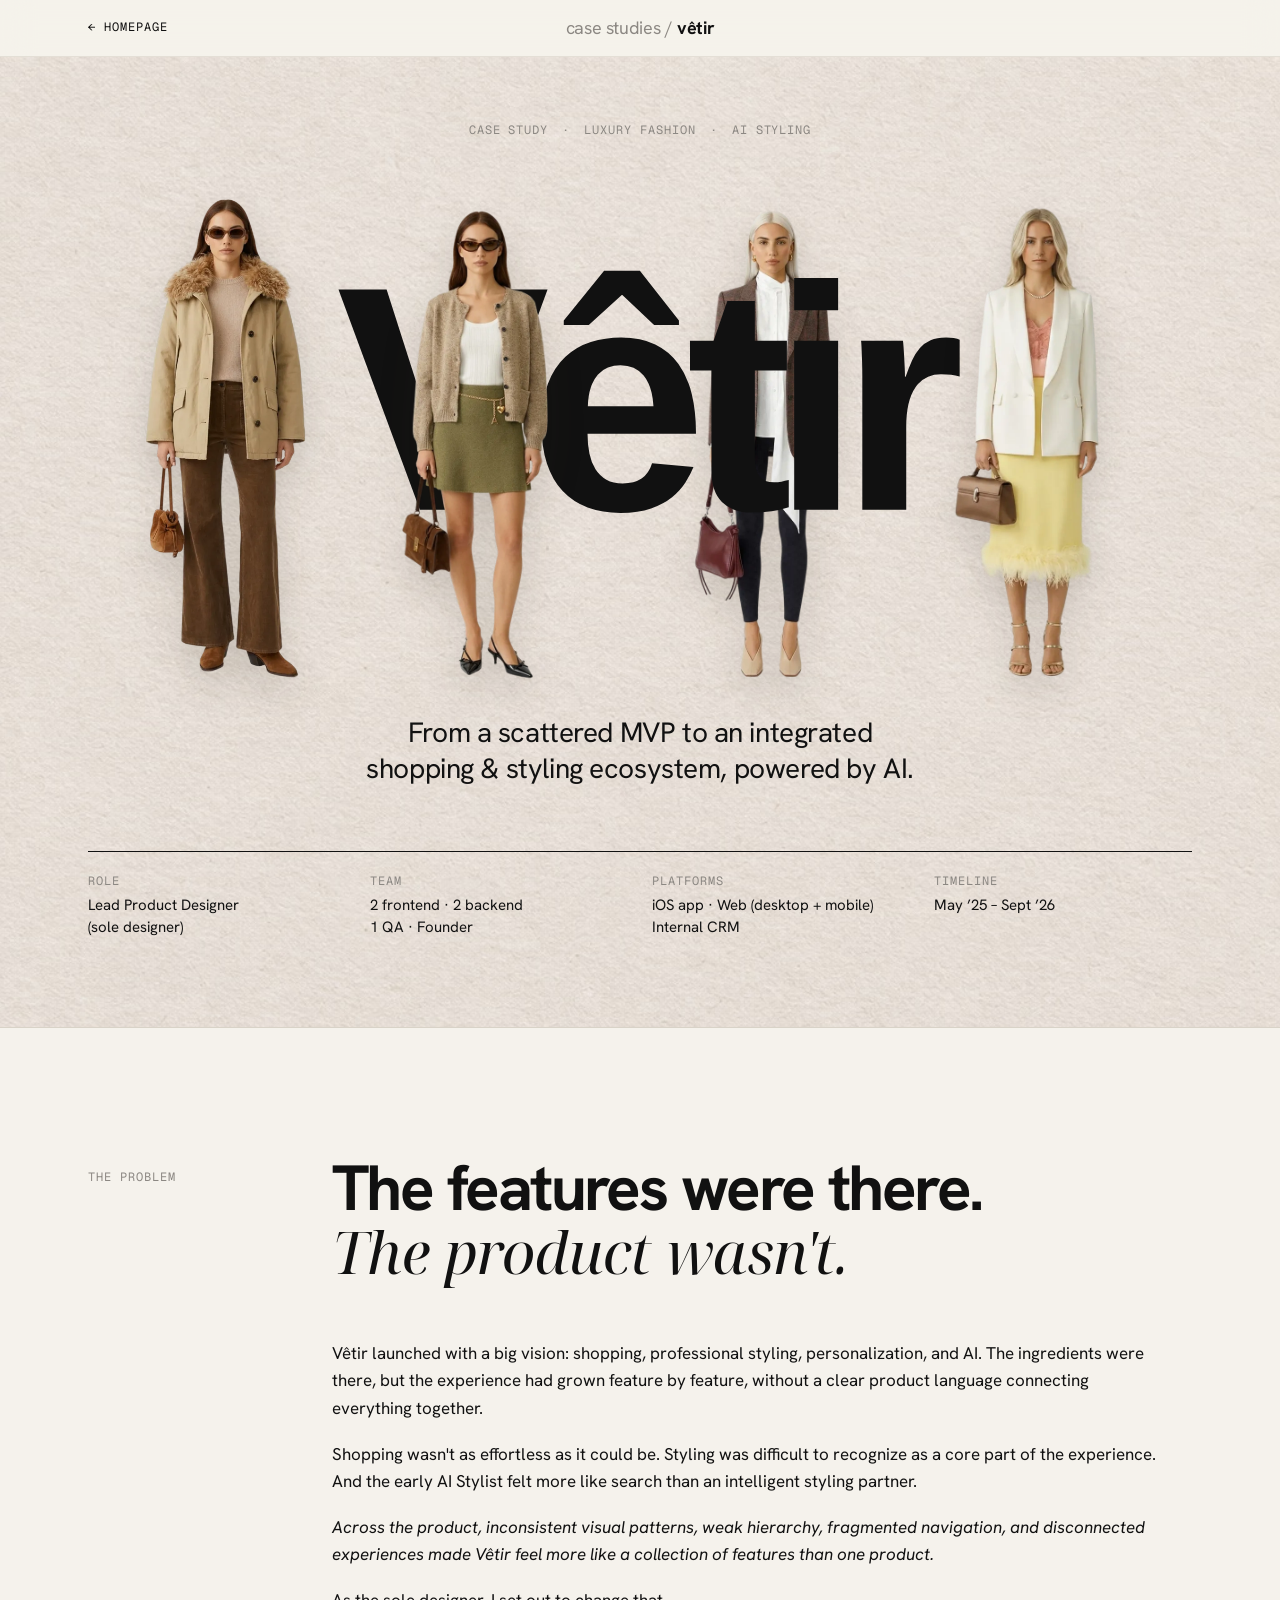
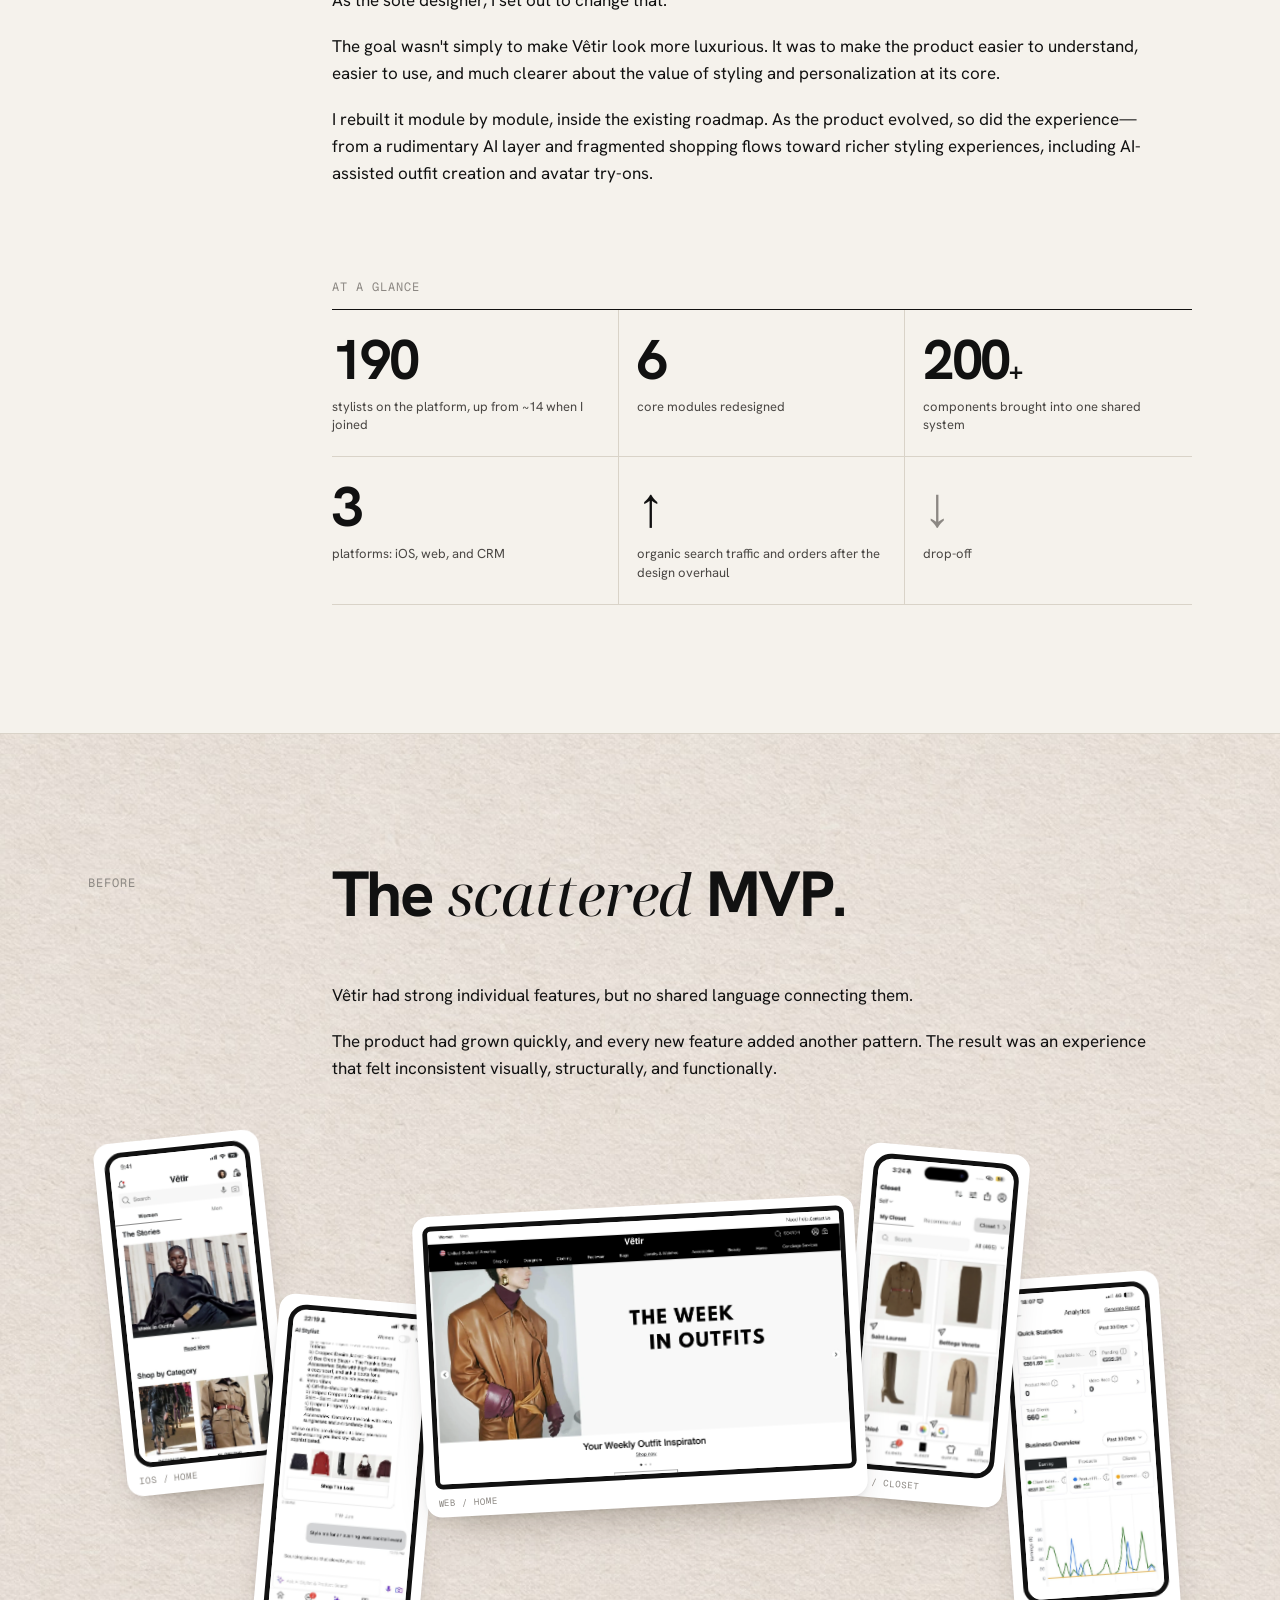
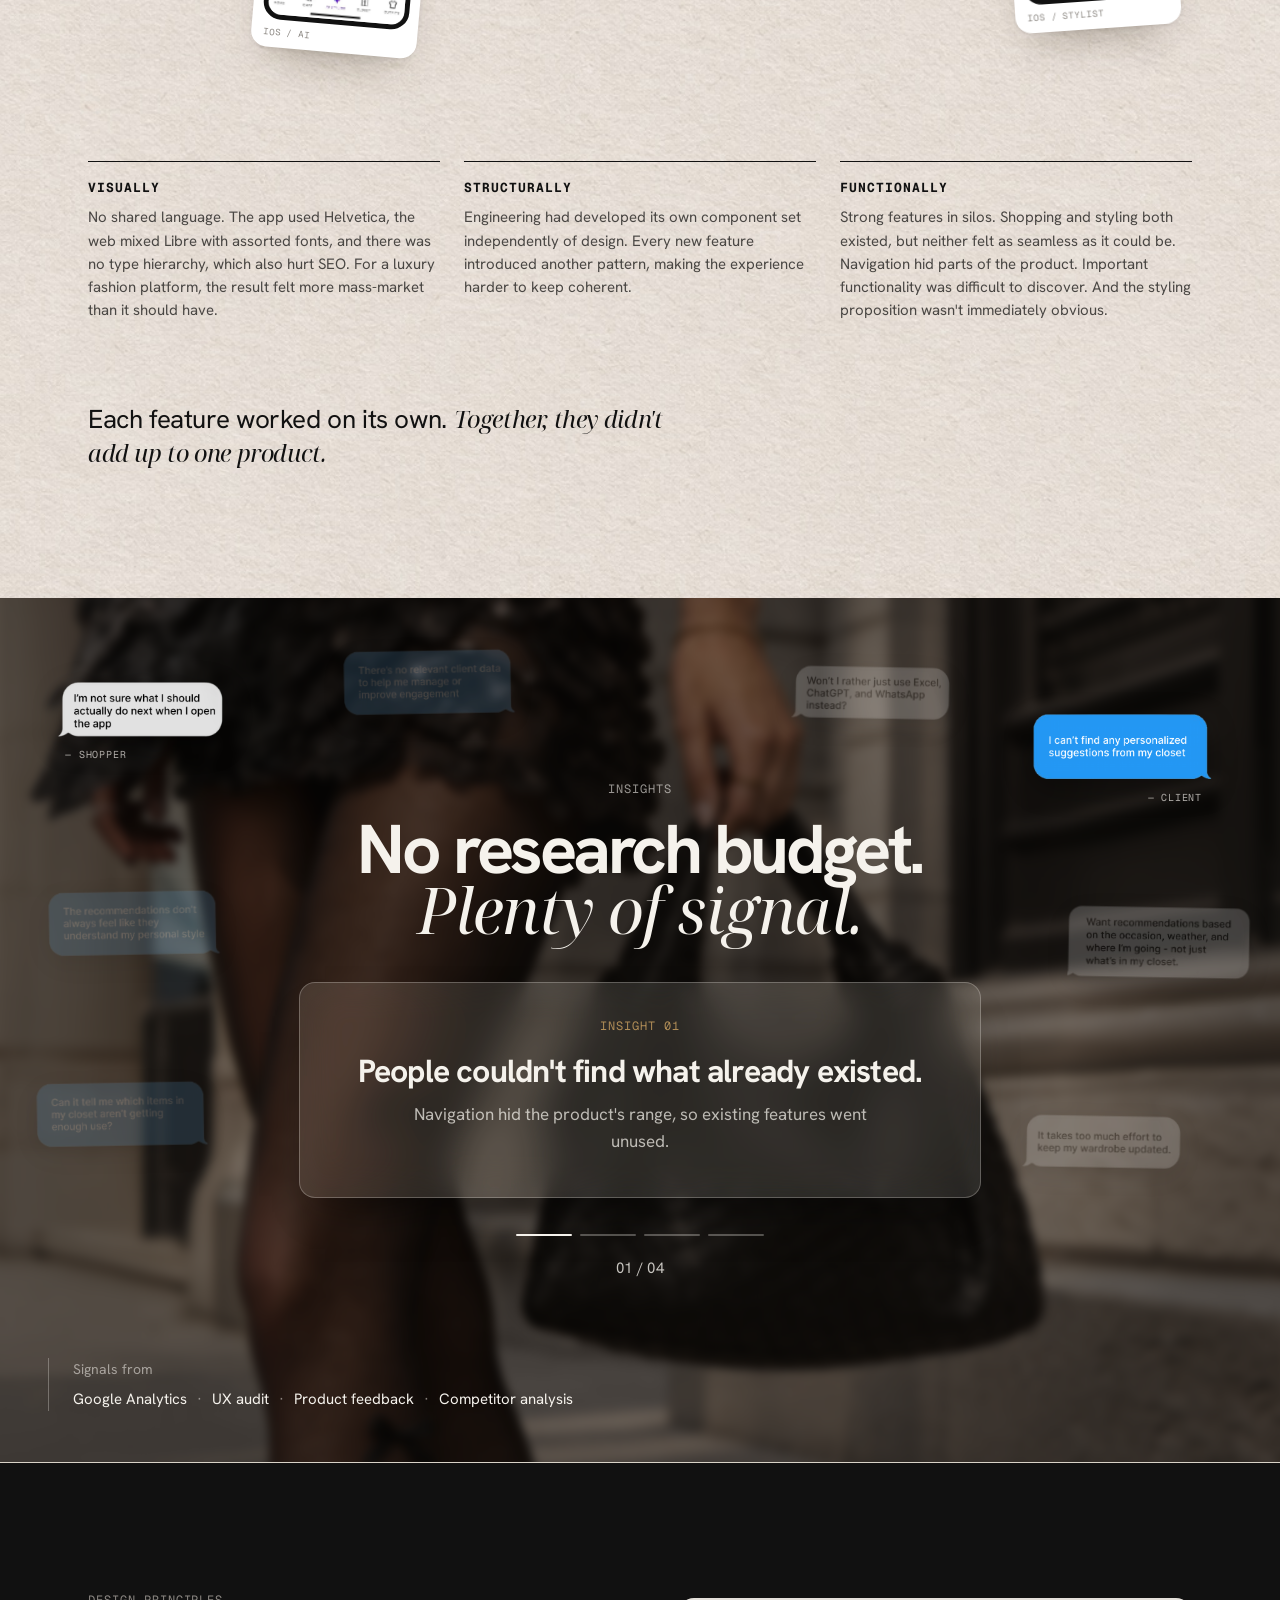
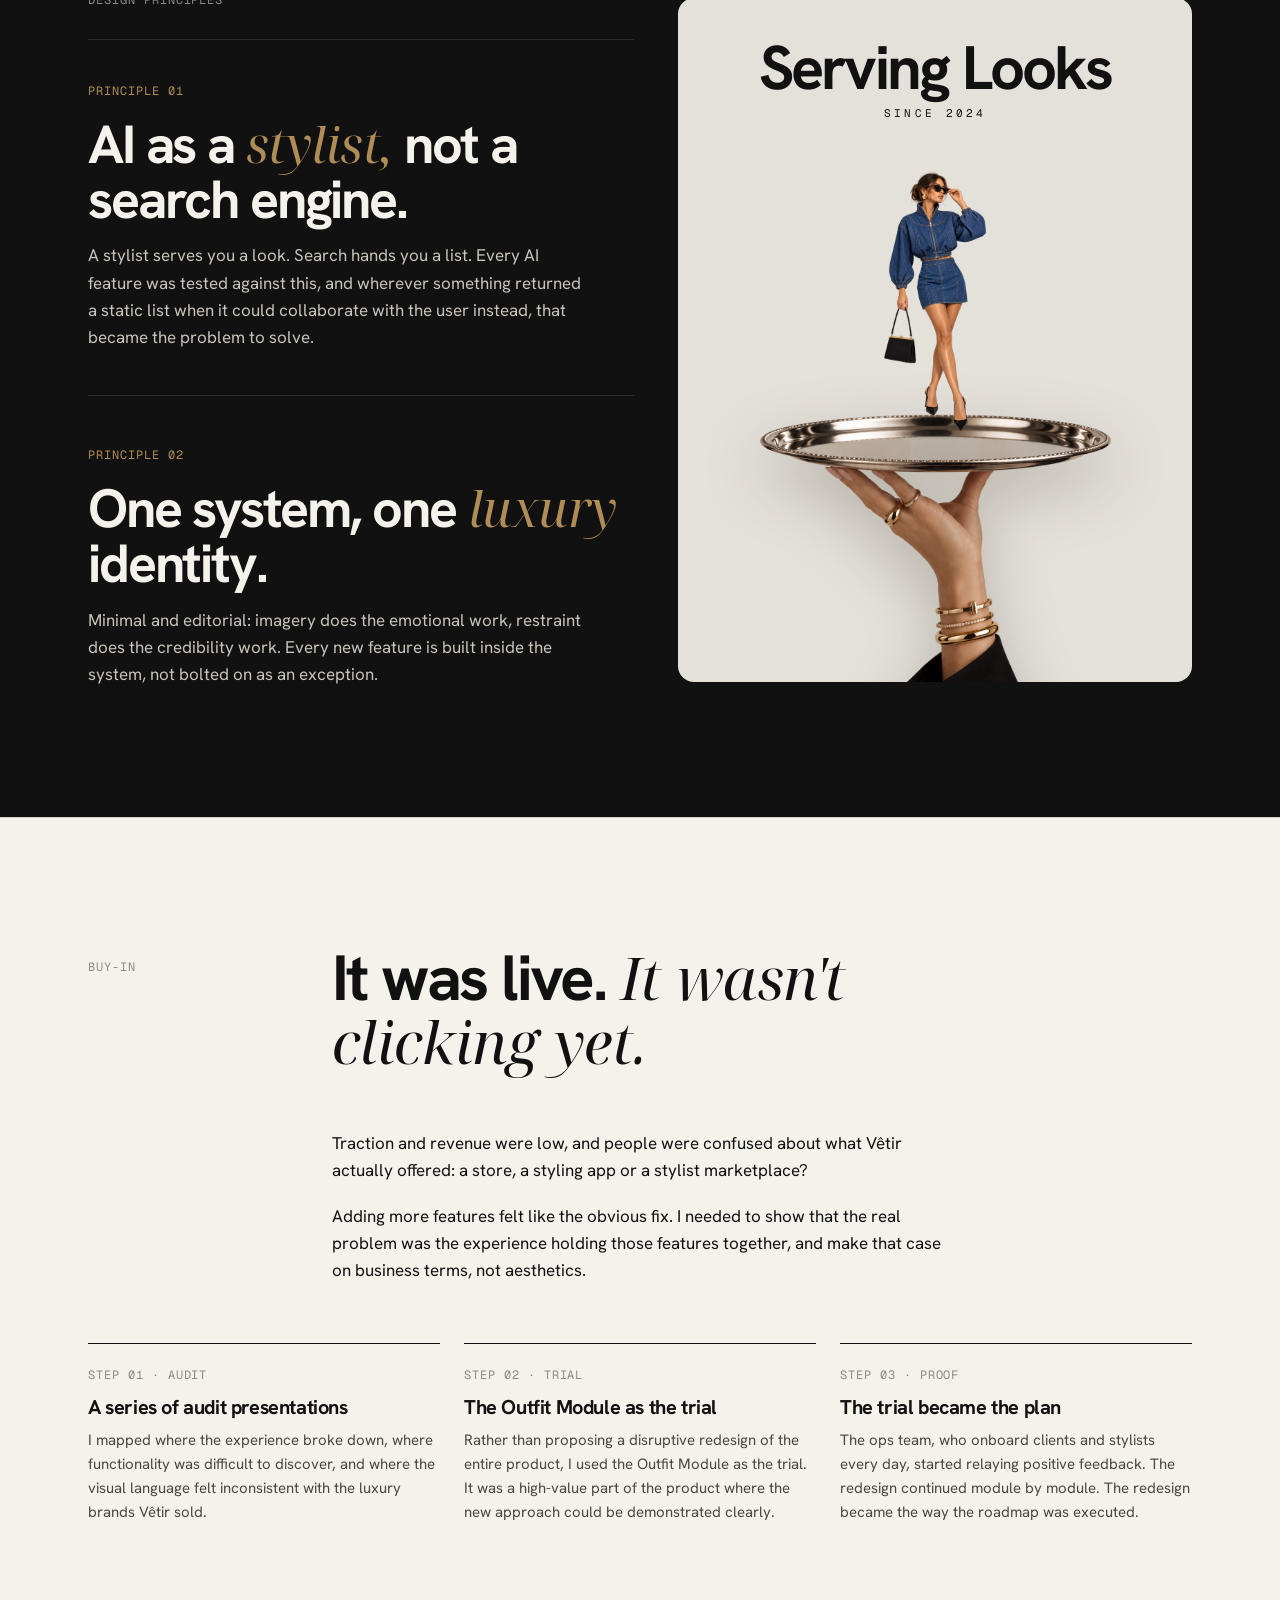
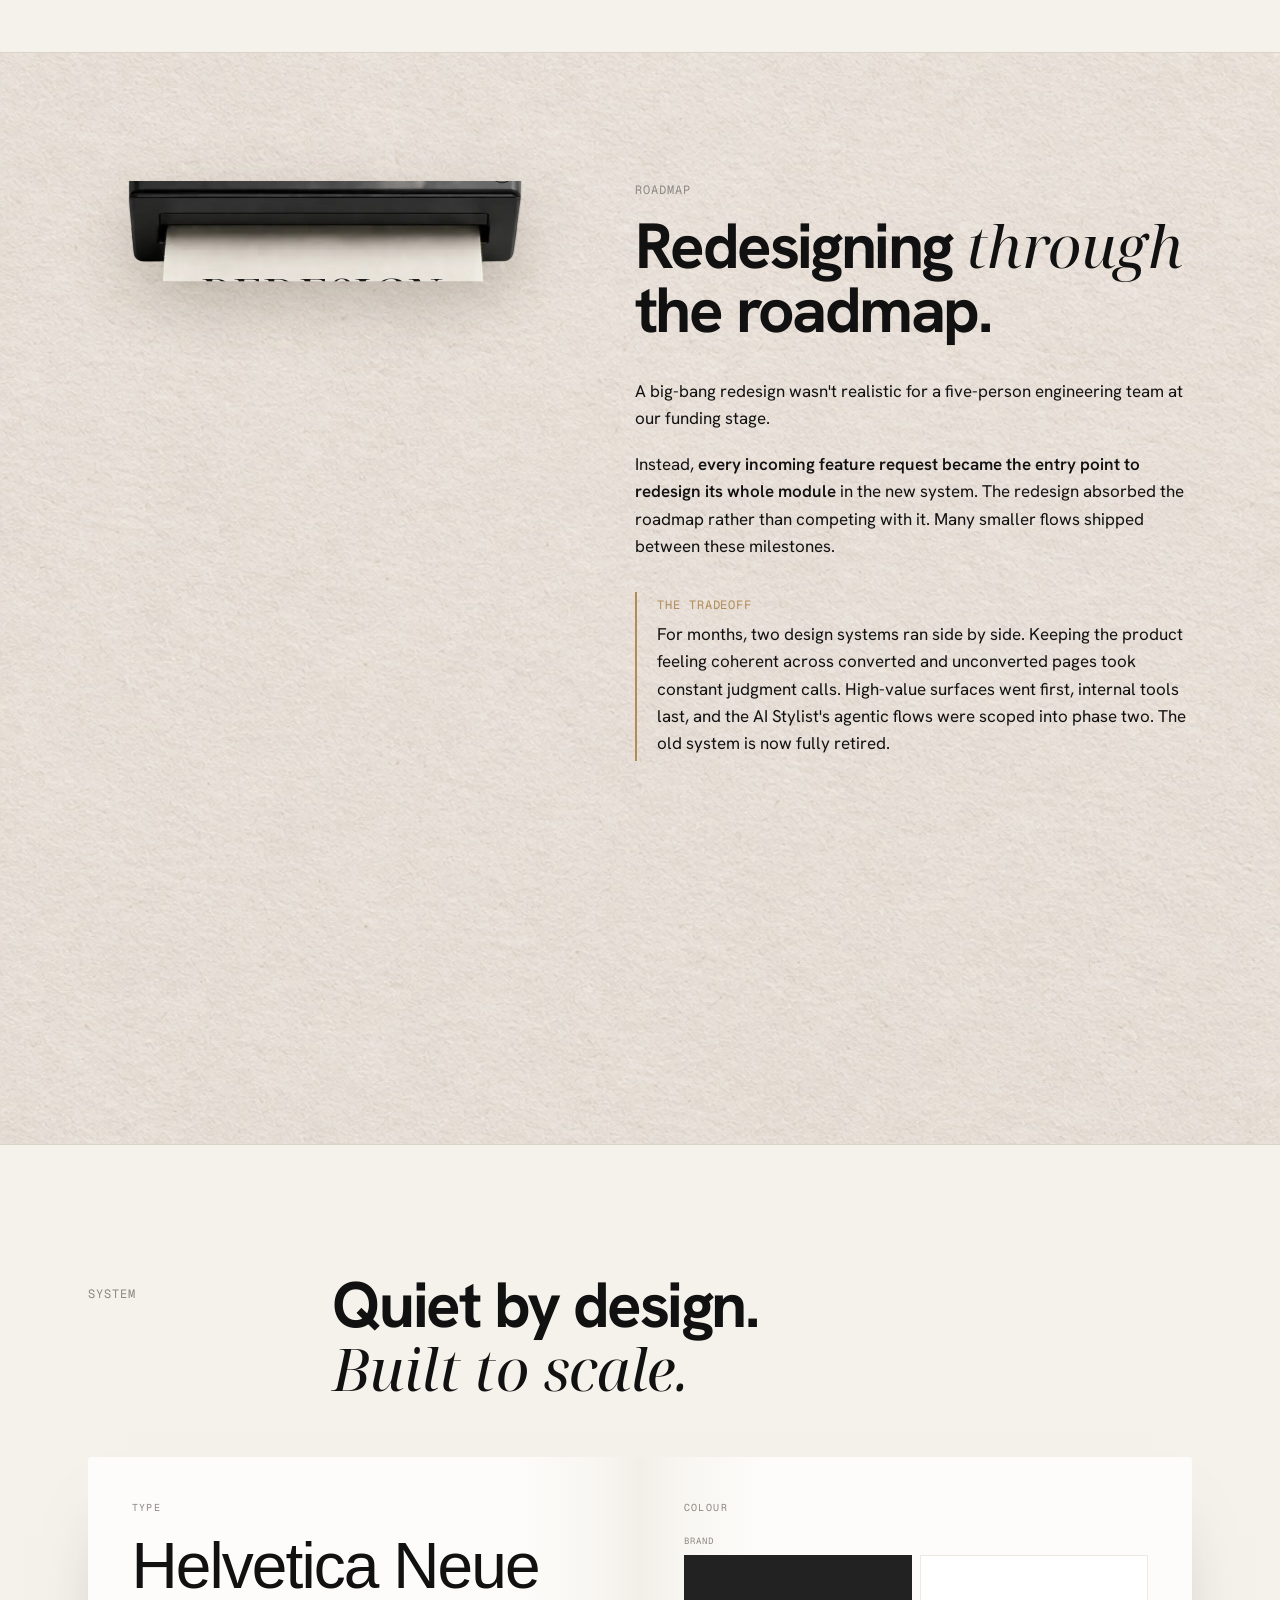
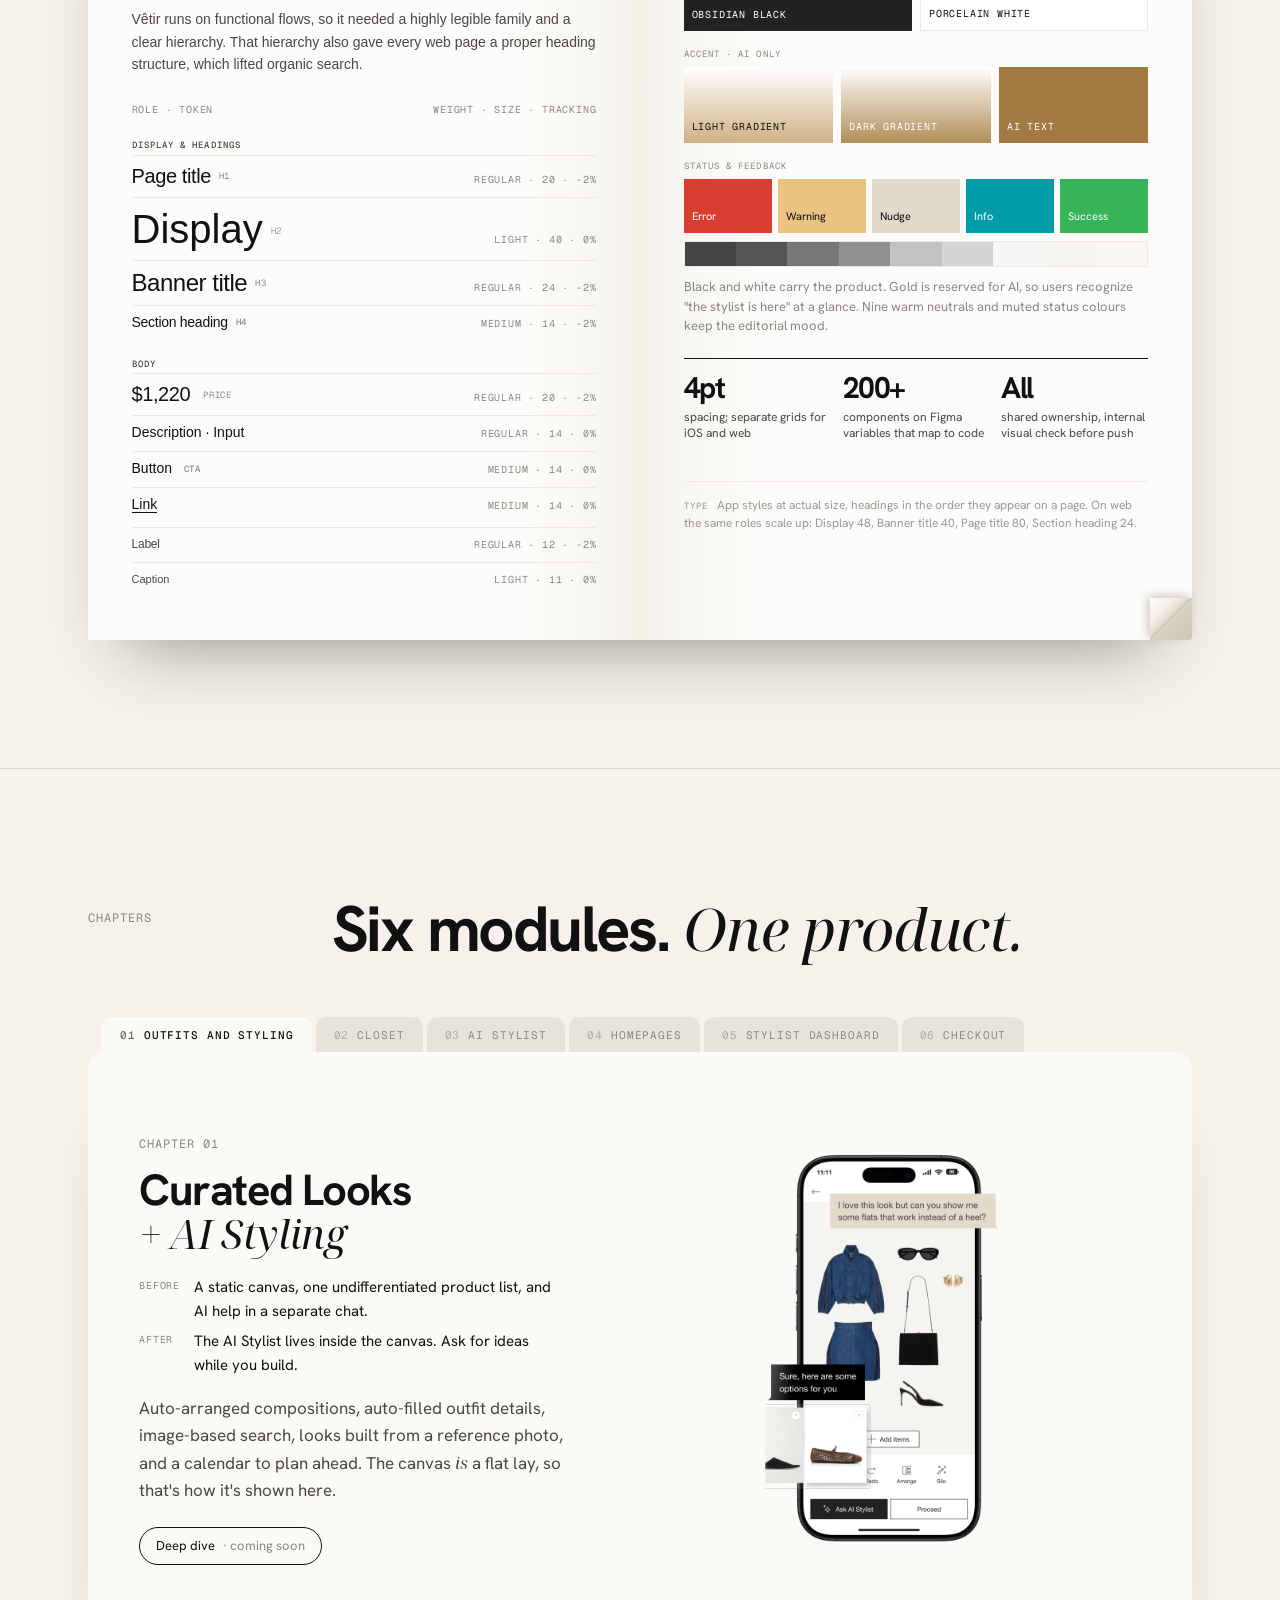
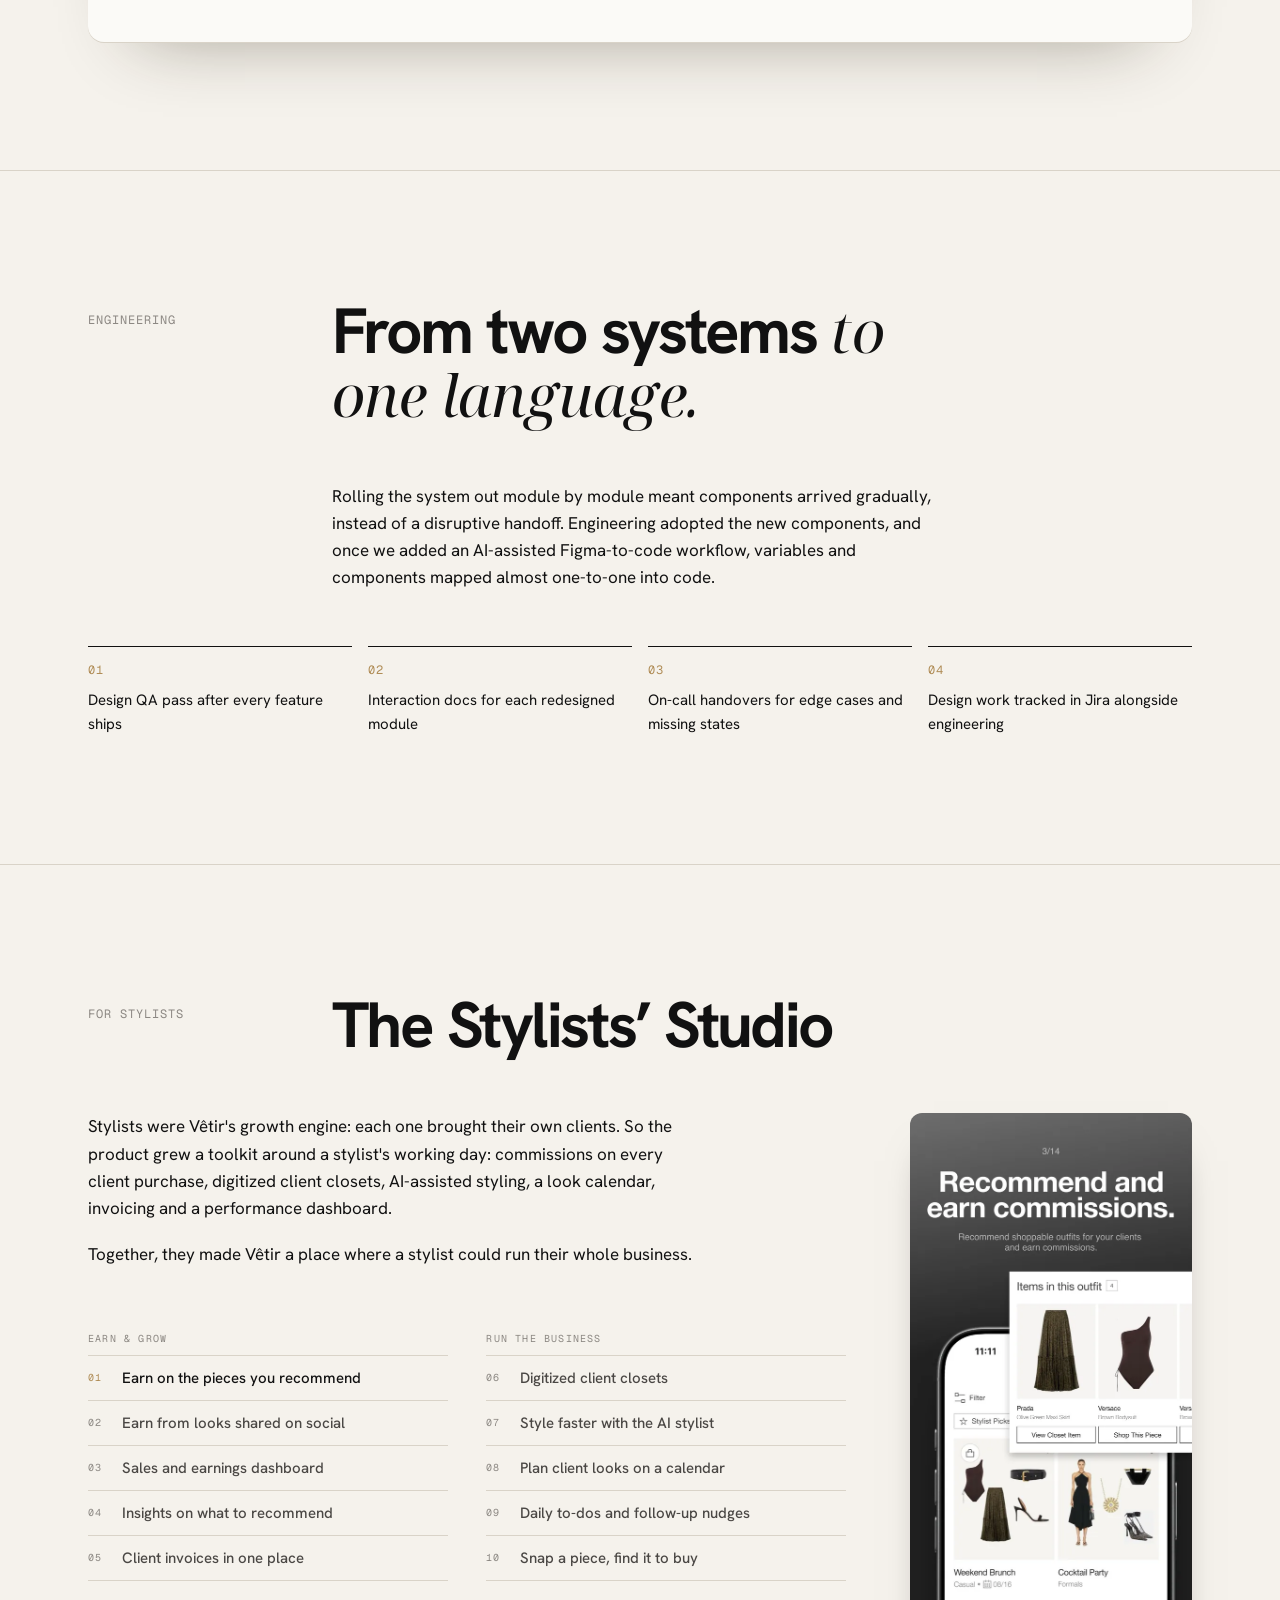
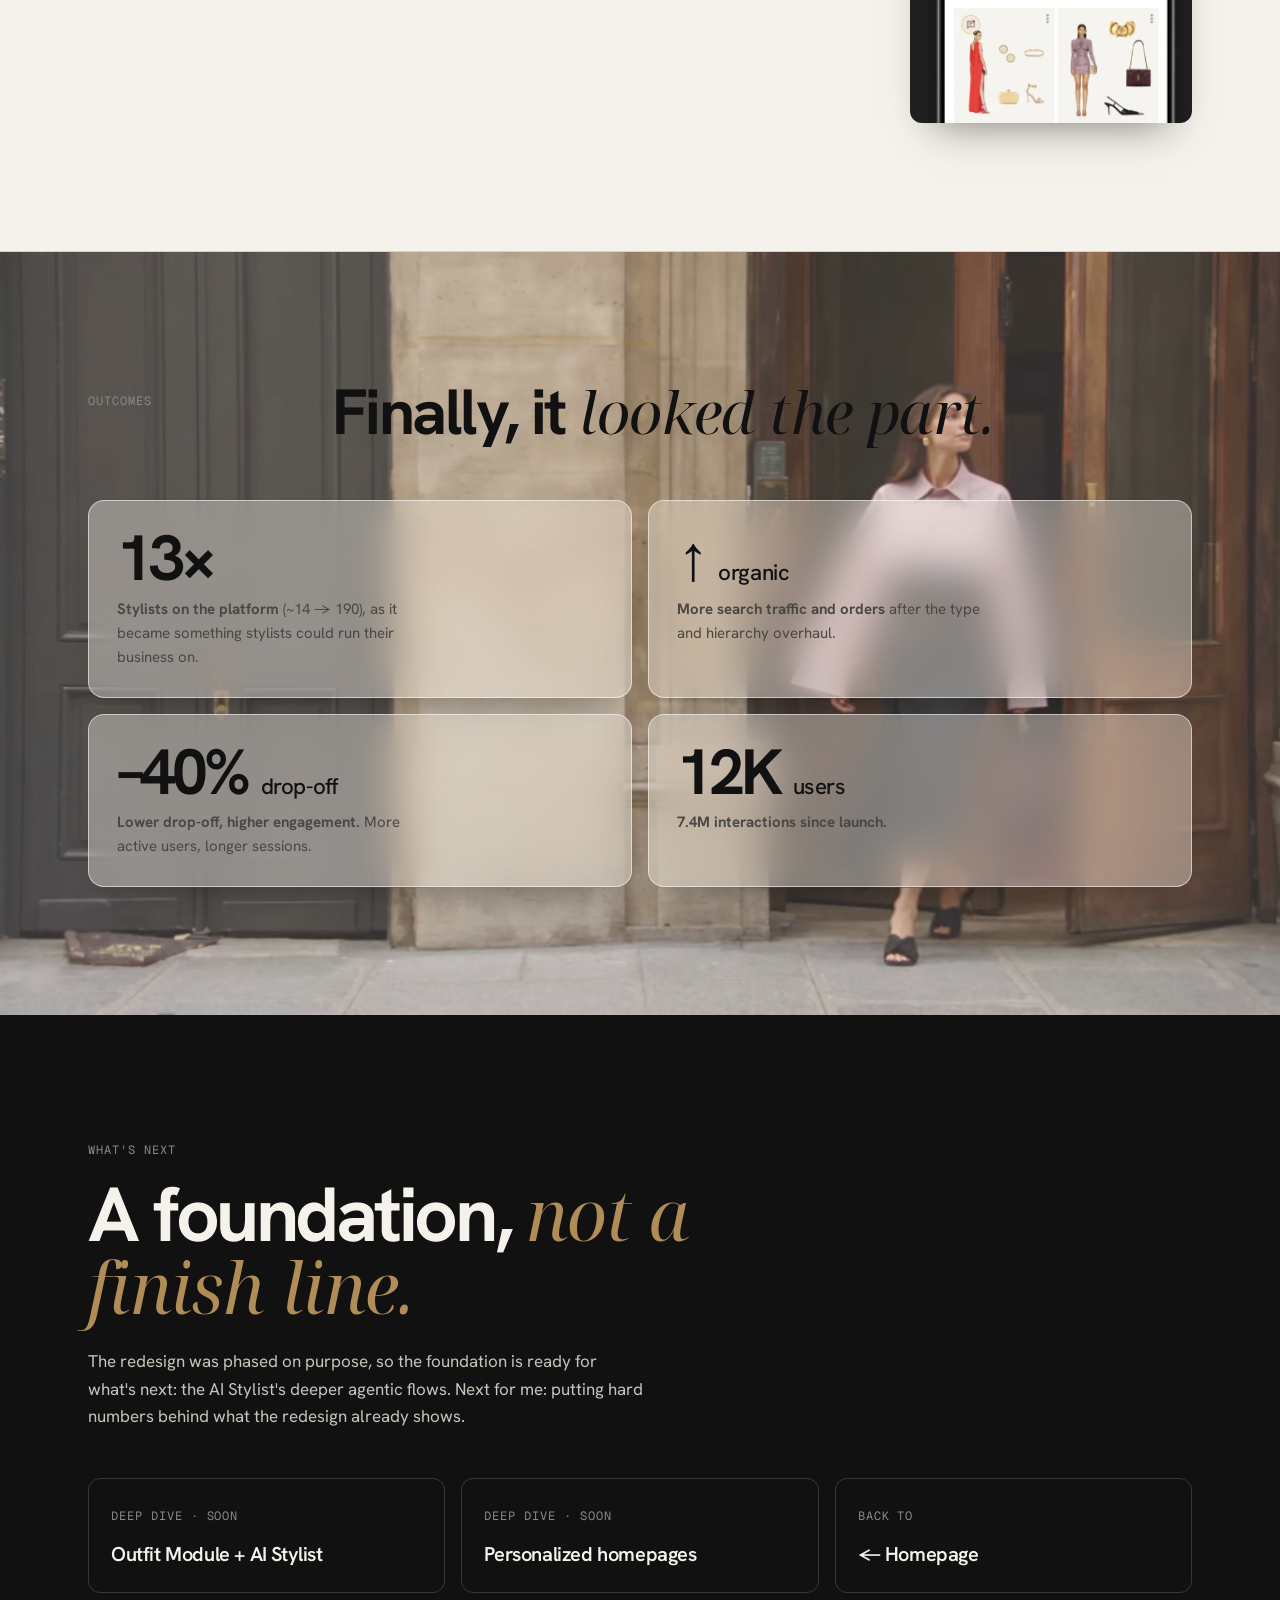
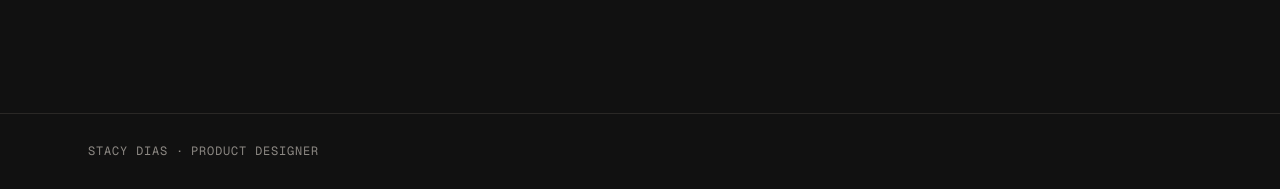
==== commit bb86b507: "Vêtir case study: system book, icons, Stylists' Studio, outcomes and chapter updates Add the page-tu" ====
--- a/vetir.html
+++ b/vetir.html
@@ -222,6 +222,7 @@
     .cs-body { display: grid; grid-template-columns: 220px 1fr; gap: 24px; }
     .cs-body > .col { grid-column: 2; min-width: 0; }
     .cs-head h2.h2-two { max-width: none; }
+    @media (min-width:700px){ .cs-head h2.h2-one { white-space: nowrap; } }
     .prose { max-width: 62ch; }
     .prose.wide-prose { max-width: 84ch; }
     .prose p { margin: 0 0 1.1em; }
@@ -519,7 +520,7 @@
     .folder .tab .t-short { display: none; }
     .folder .tab .t-num { opacity: 0.55; }
     .folder.dark { --f: #1A1A1A; color: var(--paper); }
-    .folder.ai .tab::before { content: "✦"; color: var(--gold); }
+    /* removed:     .folder.ai .tab::before { content: "✦"; color: var(--gold); } */
     .chapter {
       display: grid; grid-template-columns: 1fr 1.2fr; gap: clamp(28px, 5vw, 72px); align-items: center;
       padding: clamp(40px, 6vw, 72px) 0; border-top: 1px solid var(--rule); scroll-margin-top: 70px;
@@ -752,12 +753,19 @@
     .ch-tab { flex: none; display: inline-flex; align-items: center; gap: 8px; padding: 11px 18px 10px; border: 0; border-radius: 10px 10px 0 0; cursor: pointer;
       background: #E8E3DA; color: var(--ink-3); font-family: var(--mono); font-size: 11px; letter-spacing: 0.08em; text-transform: uppercase; transition: background 0.2s, color 0.2s; }
     .ch-tab .n { opacity: 0.6; }
-    .ch-tab[data-ai]::after { content: "✦"; color: var(--gold); }
+    /* removed:     .ch-tab[data-ai]::after { content: "✦"; color: var(--gold); } */
     .ch-tab:hover { color: var(--ink); background: #EFEBE4; }
     .ch-tab.on { background: #FBFAF7; color: var(--ink); font-weight: 500; }
     .ch-tab:focus-visible { outline: 2px solid var(--gold); outline-offset: -2px; }
     .ch-panel { position: relative; background: #FBFAF7; border-radius: var(--r-card); padding: clamp(28px, 4vw, 56px); box-shadow: 0 1px 0 var(--rule), 0 40px 70px -50px rgba(40, 30, 10, 0.45); }
     .ch-panel .chapter { border-top: 0; padding: 0; }
+    /* Same panel height across chapters, matched to Closet. Homepages is a long stacked layout and stays as it is. */
+    @media (min-width: 961px) {
+      #ch-panel .ch-pane:not(#ch-home) { min-height: 487px; }
+      #ch-panel .sheet { height: 487px; aspect-ratio: auto; }
+      #ch-panel .masonry, #ch-panel .bag-scene { height: 487px; }
+      #ch-panel .dash-btn { width: 221px; }
+    }
     .ch-pane[hidden] { display: none !important; }
     .ch-pane.on { animation: chIn 0.4s ease both; }
     @keyframes chIn { from { opacity: 0; transform: translateY(8px); } to { opacity: 1; transform: none; } }
@@ -859,9 +867,24 @@
     /* shading that sweeps across the leaf while it turns */
     .leaf-shade { position: absolute; inset: 0; opacity: 0; pointer-events: none; background: linear-gradient(90deg, rgba(40, 30, 10, 0.28), rgba(40, 30, 10, 0.04) 55%, transparent); }
     .leaf-face.back .leaf-shade { background: linear-gradient(270deg, rgba(40, 30, 10, 0.28), rgba(40, 30, 10, 0.04) 55%, transparent); }
-    /* Iconography spread (placeholders) */
+    /* Iconography spread */
     .icon-spread { flex: 1; display: grid; grid-template-columns: 1fr 1fr; column-gap: 96px; padding: 8px 18px 40px; }
-    .icon-grid { display: grid; grid-template-columns: repeat(6, 1fr); gap: 14px; margin: 6px 0 16px; }
+    .icon-grid { display: grid; grid-template-columns: repeat(8, 1fr); gap: 6px; margin: 4px 0 12px; }
+    .icon-grid .ic { margin: 0; display: flex; flex-direction: column; align-items: center; gap: 6px; padding: 9px 2px 7px; border: 1px solid var(--rule); background: #fff; }
+    .icon-grid .ic img, .ic-tabbar img, .ic-ai img { display: block; }
+    .icon-grid figcaption { font-size: 9px; color: var(--ink-3); text-align: center; line-height: 1.2; }
+    .ic-tabbar { display: flex; justify-content: space-around; padding: 12px 6px 10px; border: 1px solid var(--rule); background: #fff; margin: 6px 0 20px; }
+    .ic-tabbar div { display: flex; flex-direction: column; align-items: center; gap: 5px; font-size: 10px; color: var(--ink-3); opacity: .55; }
+    .ic-tabbar div.on { opacity: 1; color: var(--ink); font-weight: 500; }
+    .ic-ai { display: flex; gap: 16px; align-items: center; margin: 6px 0 20px; }
+    .ic-ai p { margin: 0; font-size: 13px; color: var(--ink-2); line-height: 1.5; }
+    .ic-comps { display: flex; flex-direction: column; gap: 14px; margin-top: 4px; }
+    .ic-comps img { display: block; width: 100%; height: auto; }
+    .icc-navs { display: flex; flex-direction: column; gap: 8px; }
+    .icc-navs img { box-shadow: 0 1px 0 var(--rule), 0 0 0 1px var(--rule); }
+    .icc-grid { display: grid; grid-template-columns: 1.5fr 0.8fr 0.8fr; gap: 12px; align-items: start; }
+    .icc-col { display: flex; flex-direction: column; gap: 12px; }
+    .icc-col img.icc-nudge { width: auto; max-width: 100%; height: 18px; align-self: flex-start; }
     .ic-ph { display: block; aspect-ratio: 1; border: 1px dashed #BDB5A8; border-radius: 6px; background: repeating-linear-gradient(135deg, transparent 0 6px, rgba(17,17,17,0.04) 6px 7px), #F4F0E8; }
     .ic-sizes { display: flex; align-items: flex-end; gap: 28px; margin: 6px 0 20px; }
     .ic-sizes > div { display: flex; flex-direction: column; align-items: center; gap: 8px; }
@@ -873,17 +896,32 @@
     .eng div { border-top: 1px solid var(--ink); padding-top: 14px; font-size: 15px; }
     .eng .mono { color: var(--gold); display: block; margin-bottom: 8px; }
 
+    /* Stylist features: list on the left, one slide on the right that follows the hovered feature */
+    .sf { display: grid; grid-template-columns: minmax(0, 1fr) clamp(240px, 22vw, 290px); gap: clamp(32px, 5vw, 72px); align-items: start; }
+    .sf-main { min-width: 0; }
+    .sf-main .cs-body { grid-template-columns: 1fr; }
+    .sf-main .cs-body > .col { grid-column: 1; }
+    .sf-list { list-style: none; margin: clamp(28px, 4vw, 44px) 0 0; padding: 0; columns: 2; column-gap: clamp(20px, 3vw, 40px); }
+    .sf-list li { break-inside: avoid; }
+    .sf-group { font-size: 10px; letter-spacing: 0.12em; text-transform: uppercase; color: var(--ink-3); padding: 18px 0 8px; border-bottom: 1px solid var(--rule); }
+    .sf-list li:first-child.sf-group { padding-top: 0; }
+    @media (min-width: 861px) { .sf-col2 { break-before: column; padding-top: 0; } }
+    .sf-item { display: grid; grid-template-columns: 26px 1fr; column-gap: 8px; width: 100%; text-align: left; padding: 10px 0; border: 0; border-bottom: 1px solid var(--rule); background: none; cursor: pointer; font: inherit; color: var(--ink-3); transition: color 0.2s ease; }
+    .sf-n { font-size: 10px; padding-top: 4px; }
+    .sf-t { font-size: 15px; font-weight: 500; color: var(--ink-2); }
+    .sf-item.is-on, .sf-item:hover { color: var(--ink-2); }
+    .sf-item.is-on .sf-t, .sf-item:hover .sf-t { color: var(--ink); }
+    .sf-item.is-on .sf-n { color: var(--gold); }
+    .sf-item:focus-visible { outline: 2px solid var(--gold); outline-offset: 2px; }
+    .sf-view { position: sticky; top: 90px; padding: 0; border: 0; background: none; cursor: zoom-in; }
+    .sf-view img { display: block; width: 100%; height: auto; border-radius: 12px; box-shadow: 0 24px 40px -24px rgba(20, 15, 5, 0.55); transition: opacity 0.18s ease; }
+    .sf-view img.is-swapping { opacity: 0; }
+    @media (max-width: 860px) {
+      .sf { grid-template-columns: 1fr; }
+      .sf-list { columns: 1; }
+      .sf-view { position: static; order: -1; width: min(260px, 70%); justify-self: center; }
+    }
     /* ---------- Go-to-market: stylist deck, grouped and scrolling sideways ---------- */
-    .deck-strip { display: flex; gap: clamp(20px, 3vw, 36px); overflow-x: auto; scroll-snap-type: x proximity; padding: 8px 2px 24px; margin-top: clamp(28px, 4vw, 44px);
-      scrollbar-width: thin; -webkit-mask-image: linear-gradient(90deg, #000 92%, transparent); mask-image: linear-gradient(90deg, #000 92%, transparent); }
-    .deck-group { flex: none; display: flex; flex-direction: column; gap: 12px; }
-    .deck-label { font-size: 10px; letter-spacing: 0.12em; text-transform: uppercase; color: var(--ink-3); padding-bottom: 8px; border-bottom: 1px solid var(--rule); }
-    .deck-row { display: flex; gap: 12px; }
-    .deck-slide { flex: none; width: clamp(150px, 15vw, 200px); padding: 0; border: 0; background: none; cursor: zoom-in; scroll-snap-align: start; border-radius: 12px; transition: transform 0.25s ease; }
-    .deck-slide img { display: block; width: 100%; height: auto; border-radius: 12px; box-shadow: 0 18px 30px -20px rgba(20, 15, 5, 0.55); }
-    .deck-slide:hover { transform: translateY(-4px); }
-    .deck-slide:focus-visible { outline: 2px solid var(--gold); outline-offset: 3px; }
-    .deck-hint { margin-top: 4px; }
 
     /* ---------- Outcomes ---------- */
     .outcomes { display: grid; grid-template-columns: repeat(2, 1fr); gap: 1px; background: var(--rule); border: 1px solid var(--rule); }
@@ -974,6 +1012,7 @@
       .book-spread { visibility: visible; }
       .book-spread + .book-spread { margin-top: 28px; }
       .icon-spread { grid-template-columns: 1fr; padding: 0; }
+      .icon-grid { grid-template-columns: repeat(4, 1fr); }
       .page-corner { display: none; }
       .page-c::after { display: none; }
       .page.left, .page.right { background: #FDFCFA; }
@@ -1123,7 +1162,7 @@
               <div class="stat"><div class="n">200<small>+</small></div><div class="l">components brought into one shared system</div></div>
               <div class="stat"><div class="n">3</div><div class="l">platforms: iOS, web, and CRM</div></div>
               <div class="stat"><div class="n">↑</div><div class="l">organic search traffic and orders after the design overhaul</div></div>
-              <div class="stat pending"><div class="n">↓</div><div class="l">drop-off <span class="tbd">validated metric</span></div></div>
+              <div class="stat pending"><div class="n">↓</div><div class="l">drop-off</div></div>
             </div>
           </div>
         </div>
@@ -1314,7 +1353,7 @@
       <div class="wrap">
         <div class="cs-head reveal">
           <div class="cs-num mono">System</div>
-          <h2>Quiet by design. <em>Built to scale.</em></h2>
+          <h2>Quiet by design. <em style="white-space:nowrap">Built to scale.</em></h2>
         </div>
 
         <div class="book reveal" id="ds-book">
@@ -1369,11 +1408,28 @@
                 <div><b>All</b><span>shared ownership, internal visual check before push</span></div>
               </div>
               <p class="cap type-note"><span class="mono">Type</span> App styles at actual size, headings in the order they appear on a page. On web the same roles scale up: Display 48, Banner title 40, Page title 80, Section heading 24.</p>
+              <button class="page-corner pc-next" type="button" aria-label="Turn the page to see the icons"><span class="mono">Icons</span></button>
+            </div>
+          </div>
+          </div>
+          <div class="book-spread s2" data-i="1">
+            <div class="page-c icons-c">
+              <div class="ds-label mono">Iconography</div>
+              <div class="icon-spread">
+                <div class="icon-page">
+                  <div class="sw-group mono">System · 24 px, 1 px stroke</div><div class="icon-grid"><figure class="ic"><img src="img/Vetir/Icons/Home.png" alt="" width="24" height="24" loading="lazy"><figcaption>Home</figcaption></figure><figure class="ic"><img src="img/Vetir/Icons/Search.png" alt="" width="24" height="24" loading="lazy"><figcaption>Search</figcaption></figure><figure class="ic"><img src="img/Vetir/Icons/Image-search.png" alt="" width="24" height="24" loading="lazy"><figcaption>Image search</figcaption></figure><figure class="ic"><img src="img/Vetir/Icons/Camera.png" alt="" width="24" height="24" loading="lazy"><figcaption>Camera</figcaption></figure><figure class="ic"><img src="img/Vetir/Icons/Add-photo.png" alt="" width="24" height="24" loading="lazy"><figcaption>Add photo</figcaption></figure><figure class="ic"><img src="img/Vetir/Icons/Listening.png" alt="" width="24" height="24" loading="lazy"><figcaption>Voice</figcaption></figure><figure class="ic"><img src="img/Vetir/Icons/Chat.png" alt="" width="24" height="24" loading="lazy"><figcaption>Chat</figcaption></figure><figure class="ic"><img src="img/Vetir/Icons/Send.png" alt="" width="24" height="24" loading="lazy"><figcaption>Send</figcaption></figure><figure class="ic"><img src="img/Vetir/Icons/Email.png" alt="" width="24" height="24" loading="lazy"><figcaption>Email</figcaption></figure><figure class="ic"><img src="img/Vetir/Icons/Notification.png" alt="" width="24" height="24" loading="lazy"><figcaption>Notifications</figcaption></figure><figure class="ic"><img src="img/Vetir/Icons/Pin.png" alt="" width="24" height="24" loading="lazy"><figcaption>Pin</figcaption></figure><figure class="ic"><img src="img/Vetir/Icons/Play.png" alt="" width="24" height="24" loading="lazy"><figcaption>Play</figcaption></figure><figure class="ic"><img src="img/Vetir/Icons/Tutorial.png" alt="" width="24" height="24" loading="lazy"><figcaption>Tutorial</figcaption></figure><figure class="ic"><img src="img/Vetir/Icons/Gridlayout2.png" alt="" width="24" height="24" loading="lazy"><figcaption>Grid view</figcaption></figure><figure class="ic"><img src="img/Vetir/Icons/Select.png" alt="" width="24" height="24" loading="lazy"><figcaption>Select</figcaption></figure><figure class="ic"><img src="img/Vetir/Icons/More.png" alt="" width="24" height="24" loading="lazy"><figcaption>More</figcaption></figure></div><div class="sw-group mono">Styling & AI</div><div class="icon-grid"><figure class="ic"><img src="img/Vetir/Icons/Closet.png" alt="" width="24" height="24" loading="lazy"><figcaption>Closet</figcaption></figure><figure class="ic"><img src="img/Vetir/Icons/Outfit.png" alt="" width="24" height="24" loading="lazy"><figcaption>Outfit</figcaption></figure><figure class="ic"><img src="img/Vetir/Icons/Outfit-men.png" alt="" width="24" height="24" loading="lazy"><figcaption>Menswear</figcaption></figure><figure class="ic"><img src="img/Vetir/Icons/Tryon.png" alt="" width="24" height="24" loading="lazy"><figcaption>Try-on</figcaption></figure><figure class="ic"><img src="img/Vetir/Icons/Avatar-ai.png" alt="" width="24" height="24" loading="lazy"><figcaption>AI stylist</figcaption></figure><figure class="ic"><img src="img/Vetir/Icons/sparkle.png" alt="" width="24" height="24" loading="lazy"><figcaption>AI stylist</figcaption></figure><figure class="ic"><img src="img/Vetir/Icons/Wand.png" alt="" width="24" height="24" loading="lazy"><figcaption>Magic edit</figcaption></figure><figure class="ic"><img src="img/Vetir/Icons/PackingList.png" alt="" width="24" height="24" loading="lazy"><figcaption>Packing list</figcaption></figure><figure class="ic"><img src="img/Vetir/Icons/Shop.png" alt="" width="24" height="24" loading="lazy"><figcaption>Shop</figcaption></figure><figure class="ic"><img src="img/Vetir/Icons/Pricetag.png" alt="" width="24" height="24" loading="lazy"><figcaption>Price tag</figcaption></figure><figure class="ic"><img src="img/Vetir/Icons/Calendar.png" alt="" width="24" height="24" loading="lazy"><figcaption>Calendar</figcaption></figure><figure class="ic"><img src="img/Vetir/Icons/Trend-graph.png" alt="" width="24" height="24" loading="lazy"><figcaption>Trends</figcaption></figure><figure class="ic"><img src="img/Vetir/Icons/Analytics.png" alt="" width="24" height="24" loading="lazy"><figcaption>Analytics</figcaption></figure></div><div class="sw-group mono">Orders & business</div><div class="icon-grid"><figure class="ic"><img src="img/Vetir/Icons/Shipped.png" alt="" width="24" height="24" loading="lazy"><figcaption>Shipped</figcaption></figure><figure class="ic"><img src="img/Vetir/Icons/Returned.png" alt="" width="24" height="24" loading="lazy"><figcaption>Returned</figcaption></figure><figure class="ic"><img src="img/Vetir/Icons/Cancelled.png" alt="" width="24" height="24" loading="lazy"><figcaption>Cancelled</figcaption></figure><figure class="ic"><img src="img/Vetir/Icons/Credit%20Card.png" alt="" width="24" height="24" loading="lazy"><figcaption>Card</figcaption></figure><figure class="ic"><img src="img/Vetir/Icons/Coin.png" alt="" width="24" height="24" loading="lazy"><figcaption>Earnings</figcaption></figure><figure class="ic"><img src="img/Vetir/Icons/Invoice.png" alt="" width="24" height="24" loading="lazy"><figcaption>Invoice</figcaption></figure></div><div class="sw-group mono">Weather · for daily outfit suggestions</div><div class="icon-grid"><figure class="ic"><img src="img/Vetir/Icons/Sun.png" alt="" width="24" height="24" loading="lazy"><figcaption>Sunny</figcaption></figure><figure class="ic"><img src="img/Vetir/Icons/Partially%20Cloudy.png" alt="" width="24" height="24" loading="lazy"><figcaption>Partly cloudy</figcaption></figure><figure class="ic"><img src="img/Vetir/Icons/Rain.png" alt="" width="24" height="24" loading="lazy"><figcaption>Rain</figcaption></figure><figure class="ic"><img src="img/Vetir/Icons/Windy.png" alt="" width="24" height="24" loading="lazy"><figcaption>Windy</figcaption></figure><figure class="ic"><img src="img/Vetir/Icons/Snowflake.png" alt="" width="24" height="24" loading="lazy"><figcaption>Snow</figcaption></figure></div>
+                </div>
+                <div class="icon-page">
+                  <div class="sw-group mono">Sizes</div>
+                  <div class="ic-sizes"><div><img src="img/Vetir/Icons/Sizes/Closet-2.png" alt="" style="width:16px;height:16px"><span class="mono">16</span></div><div><img src="img/Vetir/Icons/Sizes/Closet-1.png" alt="" style="width:20px;height:20px"><span class="mono">20</span></div><div><img src="img/Vetir/Icons/Sizes/Closet.png" alt="" style="width:24px;height:24px"><span class="mono">24</span></div><div><img src="img/Vetir/Icons/Sizes/Closet-32.png" alt="" style="width:32px;height:32px"><span class="mono">32</span></div></div>
+                  <div class="ic-comps"><div class="icc-navs"><img class="icc " src="img/Vetir/Icons/iconcomp/web/nav-home.png" width="766" height="128" alt="Bottom navigation, Home active" loading="lazy"></div><div class="icc-grid"><div class="icc-col"><img class="icc " src="img/Vetir/Icons/iconcomp/web/order-status.png" width="758" height="660" alt="Order status list with status icons" loading="lazy"><img class="icc icc-card" src="img/Vetir/Icons/iconcomp/web/card-row.png" width="686" height="123" alt="Saved card row" loading="lazy"></div><div class="icc-col"><img class="icc " src="img/Vetir/Icons/iconcomp/web/outfit-menu.png" width="354" height="664" alt="Outfit actions menu" loading="lazy"></div><div class="icc-col"><img class="icc " src="img/Vetir/Icons/iconcomp/web/add-item.png" width="298" height="446" alt="Add item menu" loading="lazy"><img class="icc icc-avatar" src="img/Vetir/Icons/iconcomp/web/avatar.png" width="253" height="162" alt="Creating your avatar loader" loading="lazy"></div></div></div>
+                </div>
+              </div>
+              <button class="page-corner pc-prev" type="button" aria-label="Turn back to type and colour"><span class="mono">Type &amp; colour</span></button>
               <button class="page-corner pc-next" type="button" aria-label="Turn the page to see the signature components"><span class="mono">Components</span></button>
             </div>
           </div>
-          </div>
-          <div class="book-spread s2" data-i="1">
+          <div class="book-spread s3" data-i="2">
             <div class="page-c">
               <div class="ds-label mono">Signature components</div>
               <div class="ds-collage">
@@ -1395,29 +1451,7 @@
                 <figure class="ds-piece" tabindex="0" style="--x:76.36%; --y:45.63%; --w:18.18%; --mw:241px; --z:2"><img src="img/Vetir/New%20Work/DesignSys/ProductCard5.png" alt="Collection banner: Paris Vacation '26 with a flat lay of the looks" width="344" height="120"><figcaption class="mono">Collection banner</figcaption></figure>
                 <figure class="ds-piece" tabindex="0" style="--x:76.36%; --y:82.60%; --w:20.00%; --mw:240px; --z:2"><img src="img/Vetir/New%20Work/DesignSys/ProductCard2.png" alt="Cart item: pink satin pumps with size, size chart, price and quantity stepper" width="343" height="130" loading="lazy"><figcaption class="mono">Cart item · full price</figcaption></figure>
               </div>
-              <button class="page-corner pc-prev" type="button" aria-label="Turn back to type and colour"><span class="mono">Type &amp; colour</span></button>
-              <button class="page-corner pc-next" type="button" aria-label="Turn the page to see the icons"><span class="mono">Icons</span></button>
-            </div>
-          </div>
-          <div class="book-spread s3" data-i="2">
-            <div class="page-c icons-c">
-              <div class="ds-label mono">Iconography</div>
-              <div class="icon-spread">
-                <div class="icon-page">
-                  <div class="sw-group mono">System icons · 24 px, 1 px stroke</div>
-                  <div class="icon-grid"><i class="ic-ph"></i><i class="ic-ph"></i><i class="ic-ph"></i><i class="ic-ph"></i><i class="ic-ph"></i><i class="ic-ph"></i><i class="ic-ph"></i><i class="ic-ph"></i><i class="ic-ph"></i><i class="ic-ph"></i><i class="ic-ph"></i><i class="ic-ph"></i><i class="ic-ph"></i><i class="ic-ph"></i><i class="ic-ph"></i><i class="ic-ph"></i><i class="ic-ph"></i><i class="ic-ph"></i><i class="ic-ph"></i><i class="ic-ph"></i><i class="ic-ph"></i><i class="ic-ph"></i><i class="ic-ph"></i><i class="ic-ph"></i></div>
-                  <p class="cap">Placeholder grid: drop in the line icon set (home, chat, closet, outfits, search, camera, mic, bag, heart…).</p>
-                </div>
-                <div class="icon-page">
-                  <div class="sw-group mono">Sizes</div>
-                  <div class="ic-sizes"><div><i class="ic-ph" style="width:16px"></i><span class="mono">16</span></div><div><i class="ic-ph" style="width:20px"></i><span class="mono">20</span></div><div><i class="ic-ph" style="width:24px"></i><span class="mono">24</span></div><div><i class="ic-ph" style="width:32px"></i><span class="mono">32</span></div></div>
-                  <div class="sw-group mono">Navigation</div>
-                  <figure class="ph ic-wide" style="aspect-ratio: 16 / 3.2"><svg><use href="#i-img"/></svg><div class="ph-tag">Tab bar</div><div class="ph-desc">Home · Chat · AI Stylist · Closet · Outfits</div></figure>
-                  <div class="sw-group mono">AI treatment</div>
-                  <figure class="ph ic-wide" style="aspect-ratio: 16 / 4.4"><svg><use href="#i-img"/></svg><div class="ph-tag">Gold sparkle</div><div class="ph-desc">AI icon variants + default vs active states</div></figure>
-                </div>
-              </div>
-              <button class="page-corner pc-prev" type="button" aria-label="Turn back to the components"><span class="mono">Components</span></button>
+              <button class="page-corner pc-prev" type="button" aria-label="Turn back to the icons"><span class="mono">Icons</span></button>
             </div>
           </div>
         </div>
@@ -1429,7 +1463,7 @@
       <div class="wrap">
         <div class="cs-head reveal">
           <div class="cs-num mono">Chapters</div>
-          <h2>Six modules. <em>One product.</em></h2>
+          <h2 class="h2-two h2-one">Six modules. <em>One product.</em></h2>
         </div>
 
         <div class="ch-tabs reveal" role="tablist" aria-label="Chapters">
@@ -1443,8 +1477,8 @@
         <div class="ch-panel" id="ch-panel">
           <article class="ch-pane on chapter" id="ch-outfit" role="tabpanel" aria-labelledby="tab-ch-outfit">
           <div class="ch-text">
-            <span class="mono">Chapter 01 · <span style="color:var(--gold)">✦ AI</span></span>
-            <h3>Curated Looks <em>+ AI Styling</em></h3>
+            <span class="mono">Chapter 01</span>
+            <h3>Curated Looks<br><em>+ AI Styling</em></h3>
             <div class="ba">
               <span class="mono">Before</span><span>A static canvas, one undifferentiated product list, and AI help in a separate chat.</span>
               <span class="mono">After</span><span class="after">The AI Stylist lives inside the canvas. Ask for ideas while you build.</span>
@@ -1492,7 +1526,6 @@
               <span class="mono">Before</span><span>Type a query, get a wall of products. It felt like search.</span>
               <span class="mono">After</span><span class="after">Styled outfits in the chat, and try-ons at the moment of purchase: see it on you, see what pairs with it.</span>
             </div>
-            <p class="cap"><span class="tbd">later: query types itself, grid scrolls, then resolves into one styled look</span></p>
           </div>
           <div class="masonry" aria-label="Search grid with a stylist reply on top">
             <span class="masonry-tag mono">Before: a wall of results</span>
@@ -1634,35 +1667,18 @@
           <div class="cs-num mono">For stylists</div>
           <h2 class="h2-two">The Stylists’ Studio</h2>
         </div>
-        <div class="cs-body reveal">
+        <div class="sf reveal">
+          <div class="sf-main">
+            <div class="cs-body">
           <div class="col prose">
-            <p>Stylists were Vêtir's growth engine: each one brought their own clients. So the product grew a toolkit around a stylist's working day: commissions on every client purchase, digitized client closets, AI-assisted styling, live chat, a look calendar, invoicing and a performance dashboard.</p>
+            <p>Stylists were Vêtir's growth engine: each one brought their own clients. So the product grew a toolkit around a stylist's working day: commissions on every client purchase, digitized client closets, AI-assisted styling, a look calendar, invoicing and a performance dashboard.</p>
             <p>Together, they made Vêtir a place where a stylist could run their whole business.</p>
           </div>
         </div>
-        <div class="deck-strip reveal" aria-label="Stylist features">
-            <div class="deck-group"><span class="deck-label mono">Earn</span><div class="deck-row">
-              <button class="deck-slide" type="button" data-title="Earn with every client purchase"><img src="img/Vetir/New%20Work/StylistDeck/slide-01.webp" alt="Stylist feature: Earn with every client purchase" width="600" height="1299" loading="lazy"></button>
-              <button class="deck-slide" type="button" data-title="Recommend and earn commissions"><img src="img/Vetir/New%20Work/StylistDeck/slide-03.webp" alt="Stylist feature: Recommend and earn commissions" width="600" height="1299" loading="lazy"></button>
-              <button class="deck-slide" type="button" data-title="Social sharing. Earn revenue."><img src="img/Vetir/New%20Work/StylistDeck/slide-11.webp" alt="Stylist feature: Social sharing. Earn revenue." width="600" height="1299" loading="lazy"></button>
-              <button class="deck-slide" type="button" data-title="Top commission rates in the industry"><img src="img/Vetir/New%20Work/StylistDeck/slide-12.webp" alt="Stylist feature: Top commission rates in the industry" width="600" height="1299" loading="lazy"></button>
-            </div></div>
-            <div class="deck-group"><span class="deck-label mono">Run the business</span><div class="deck-row">
-              <button class="deck-slide" type="button" data-title="Digitize your clients' closets"><img src="img/Vetir/New%20Work/StylistDeck/slide-02.webp" alt="Stylist feature: Digitize your clients' closets" width="600" height="1299" loading="lazy"></button>
-              <button class="deck-slide" type="button" data-title="Style faster with AI"><img src="img/Vetir/New%20Work/StylistDeck/slide-04.webp" alt="Stylist feature: Style faster with AI" width="600" height="1299" loading="lazy"></button>
-              <button class="deck-slide" type="button" data-title="Live chat enabled"><img src="img/Vetir/New%20Work/StylistDeck/slide-05.webp" alt="Stylist feature: Live chat enabled" width="600" height="1299" loading="lazy"></button>
-              <button class="deck-slide" type="button" data-title="Calendarize client looks"><img src="img/Vetir/New%20Work/StylistDeck/slide-06.webp" alt="Stylist feature: Calendarize client looks" width="600" height="1299" loading="lazy"></button>
-              <button class="deck-slide" type="button" data-title="Your day, at a glance"><img src="img/Vetir/New%20Work/StylistDeck/slide-09.webp" alt="Stylist feature: Your day, at a glance" width="600" height="1299" loading="lazy"></button>
-              <button class="deck-slide" type="button" data-title="Manage client invoices in one place"><img src="img/Vetir/New%20Work/StylistDeck/slide-10.webp" alt="Stylist feature: Manage client invoices in one place" width="600" height="1299" loading="lazy"></button>
-              <button class="deck-slide" type="button" data-title="See it. Snap it. Own it."><img src="img/Vetir/New%20Work/StylistDeck/slide-13.webp" alt="Stylist feature: See it. Snap it. Own it." width="600" height="1299" loading="lazy"></button>
-            </div></div>
-            <div class="deck-group"><span class="deck-label mono">Grow, with backup</span><div class="deck-row">
-              <button class="deck-slide" type="button" data-title="Your performance dashboard"><img src="img/Vetir/New%20Work/StylistDeck/slide-07.webp" alt="Stylist feature: Your performance dashboard" width="600" height="1299" loading="lazy"></button>
-              <button class="deck-slide" type="button" data-title="Insights to boost sales"><img src="img/Vetir/New%20Work/StylistDeck/slide-08.webp" alt="Stylist feature: Insights to boost sales" width="600" height="1299" loading="lazy"></button>
-              <button class="deck-slide" type="button" data-title="Your dedicated Vêtir support team"><img src="img/Vetir/New%20Work/StylistDeck/slide-14.webp" alt="Stylist feature: Your dedicated Vêtir support team" width="600" height="1299" loading="lazy"></button>
-            </div></div>
-        </div>
-        <p class="cap mono deck-hint">Scroll sideways · click a slide to enlarge</p>
+            <ul class="sf-list" aria-label="Stylist features"><li class="sf-group mono">Earn &amp; grow</li><li><button class="sf-item is-on" type="button" data-src="img/Vetir/New%20Work/StylistDeck/slide-03.webp" aria-pressed="true"><span class="sf-n mono">01</span><span class="sf-t">Earn on the pieces you recommend</span></button></li><li><button class="sf-item" type="button" data-src="img/Vetir/New%20Work/StylistDeck/slide-11.webp" aria-pressed="false"><span class="sf-n mono">02</span><span class="sf-t">Earn from looks shared on social</span></button></li><li><button class="sf-item" type="button" data-src="img/Vetir/New%20Work/StylistDeck/slide-07.webp" aria-pressed="false"><span class="sf-n mono">03</span><span class="sf-t">Sales and earnings dashboard</span></button></li><li><button class="sf-item" type="button" data-src="img/Vetir/New%20Work/StylistDeck/slide-08.webp" aria-pressed="false"><span class="sf-n mono">04</span><span class="sf-t">Insights on what to recommend</span></button></li><li><button class="sf-item" type="button" data-src="img/Vetir/New%20Work/StylistDeck/slide-10.webp" aria-pressed="false"><span class="sf-n mono">05</span><span class="sf-t">Client invoices in one place</span></button></li><li class="sf-group sf-col2 mono">Run the business</li><li><button class="sf-item" type="button" data-src="img/Vetir/New%20Work/StylistDeck/slide-02.webp" aria-pressed="false"><span class="sf-n mono">06</span><span class="sf-t">Digitized client closets</span></button></li><li><button class="sf-item" type="button" data-src="img/Vetir/New%20Work/StylistDeck/slide-04.webp" aria-pressed="false"><span class="sf-n mono">07</span><span class="sf-t">Style faster with the AI stylist</span></button></li><li><button class="sf-item" type="button" data-src="img/Vetir/New%20Work/StylistDeck/slide-06.webp" aria-pressed="false"><span class="sf-n mono">08</span><span class="sf-t">Plan client looks on a calendar</span></button></li><li><button class="sf-item" type="button" data-src="img/Vetir/New%20Work/StylistDeck/slide-09.webp" aria-pressed="false"><span class="sf-n mono">09</span><span class="sf-t">Daily to-dos and follow-up nudges</span></button></li><li><button class="sf-item" type="button" data-src="img/Vetir/New%20Work/StylistDeck/slide-13.webp" aria-pressed="false"><span class="sf-n mono">10</span><span class="sf-t">Snap a piece, find it to buy</span></button></li></ul>
+          </div>
+          <button class="sf-view" type="button" aria-label="Enlarge this slide"><img src="img/Vetir/New%20Work/StylistDeck/slide-03.webp" alt="Stylist feature: Earn on the pieces you recommend" width="600" height="1299"></button>
+        </div>
       </div>
     </section>
 
@@ -1682,8 +1698,8 @@
         <div class="outcomes reveal">
           <div class="oc"><div class="n">13×</div><p><b>Stylists on the platform</b> (~14 → 190), as it became something stylists could run their business on.</p></div>
           <div class="oc"><div class="n">↑ <small>organic</small></div><p><b>More search traffic and orders</b> after the type and hierarchy overhaul.</p></div>
-          <div class="oc"><div class="n">–40% <small>drop-off</small></div><p><b>Lower drop-off, higher engagement.</b> More active users, longer sessions. <span class="tbd">placeholder, confirm once analytics are reconciled</span></p></div>
-          <div class="oc"><div class="n">≈0</div><p><b>Complaints about confusing UI.</b> Also faster design-to-build and fewer QA issues.</p></div>
+          <div class="oc"><div class="n">–40% <small>drop-off</small></div><p><b>Lower drop-off, higher engagement.</b> More active users, longer sessions.</p></div>
+          <div class="oc"><div class="n">12K <small>users</small></div><p><b>7.4M interactions since launch.</b></p></div>
         </div>
 
         <div class="spread fav-spread reveal" hidden>
@@ -2022,15 +2038,27 @@
     })();
 
 
-    // Stylist deck: click a slide to open it in the lightbox
-    document.querySelectorAll('.deck-slide').forEach(btn => btn.addEventListener('click', () => {
-      const img = btn.querySelector('img');
-      lbImg.src = img.src; lbImg.alt = img.alt;
-      document.getElementById('lb-title').textContent = btn.dataset.title;
-      lb.classList.remove('lb-wide');
-      lb.showModal(); document.documentElement.style.overflow = 'hidden';
-      lb.querySelector('.lb-scroll').scrollTop = 0;
-    }));
+    // Stylist features: hovering, focusing or tapping a feature swaps the slide; clicking the slide opens it in the lightbox
+    (function () {
+      const view = document.querySelector('.sf-view'); if (!view) return;
+      const img = view.querySelector('img'); const items = [...document.querySelectorAll('.sf-item')];
+      items.forEach(it => { const pre = new Image(); pre.src = it.dataset.src; });
+      let t;
+      const show = it => {
+        if (it.classList.contains('is-on')) return;
+        items.forEach(x => { x.classList.toggle('is-on', x === it); x.setAttribute('aria-pressed', String(x === it)); });
+        img.classList.add('is-swapping'); clearTimeout(t);
+        t = setTimeout(() => { img.src = it.dataset.src; img.alt = 'Stylist feature: ' + it.querySelector('.sf-t').textContent; img.classList.remove('is-swapping'); }, 160);
+      };
+      items.forEach(it => { it.addEventListener('mouseenter', () => show(it)); it.addEventListener('focus', () => show(it)); it.addEventListener('click', () => show(it)); });
+      view.addEventListener('click', () => {
+        lbImg.src = img.src; lbImg.alt = img.alt;
+        document.getElementById('lb-title').textContent = document.querySelector('.sf-item.is-on .sf-t').textContent;
+        lb.classList.remove('lb-wide');
+        lb.showModal(); document.documentElement.style.overflow = 'hidden';
+        lb.querySelector('.lb-scroll').scrollTop = 0;
+      });
+    })();
 
 
     // Roadmap: the receipt prints out of the printer as the section scrolls into view
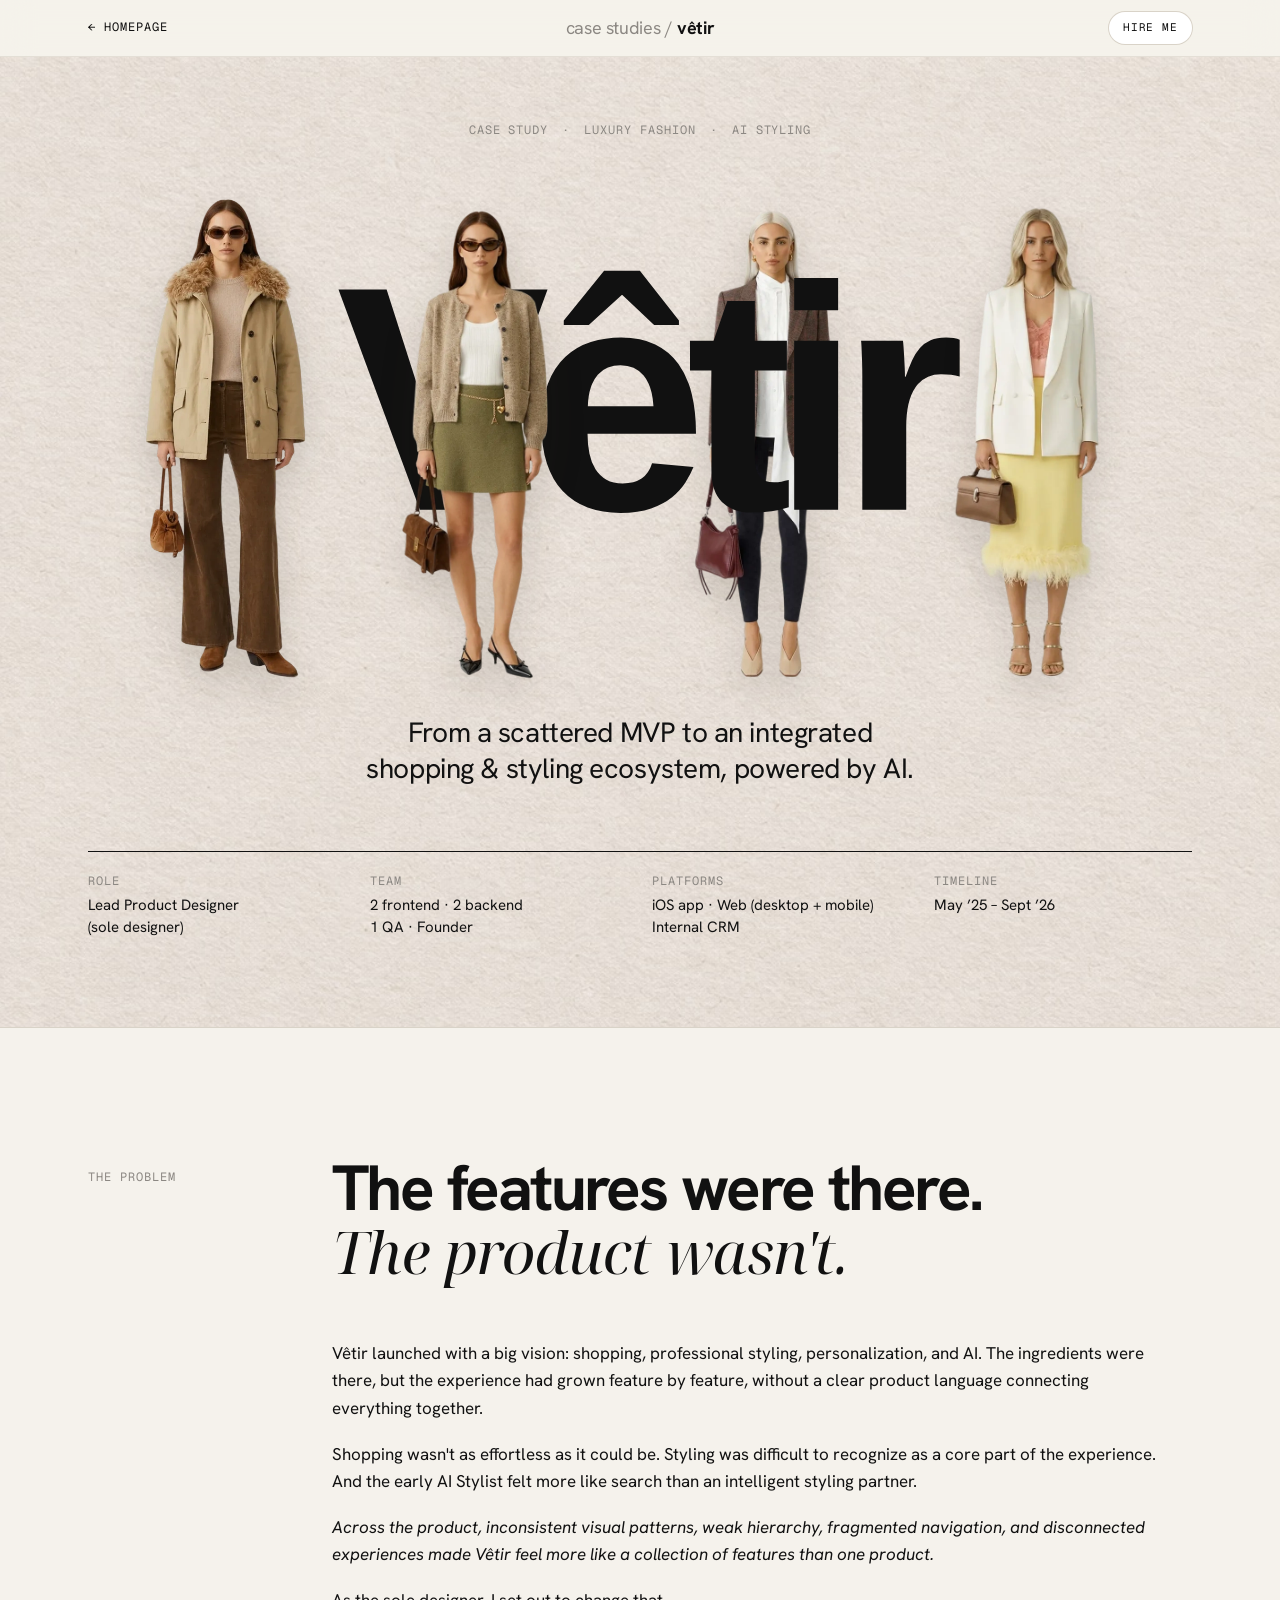
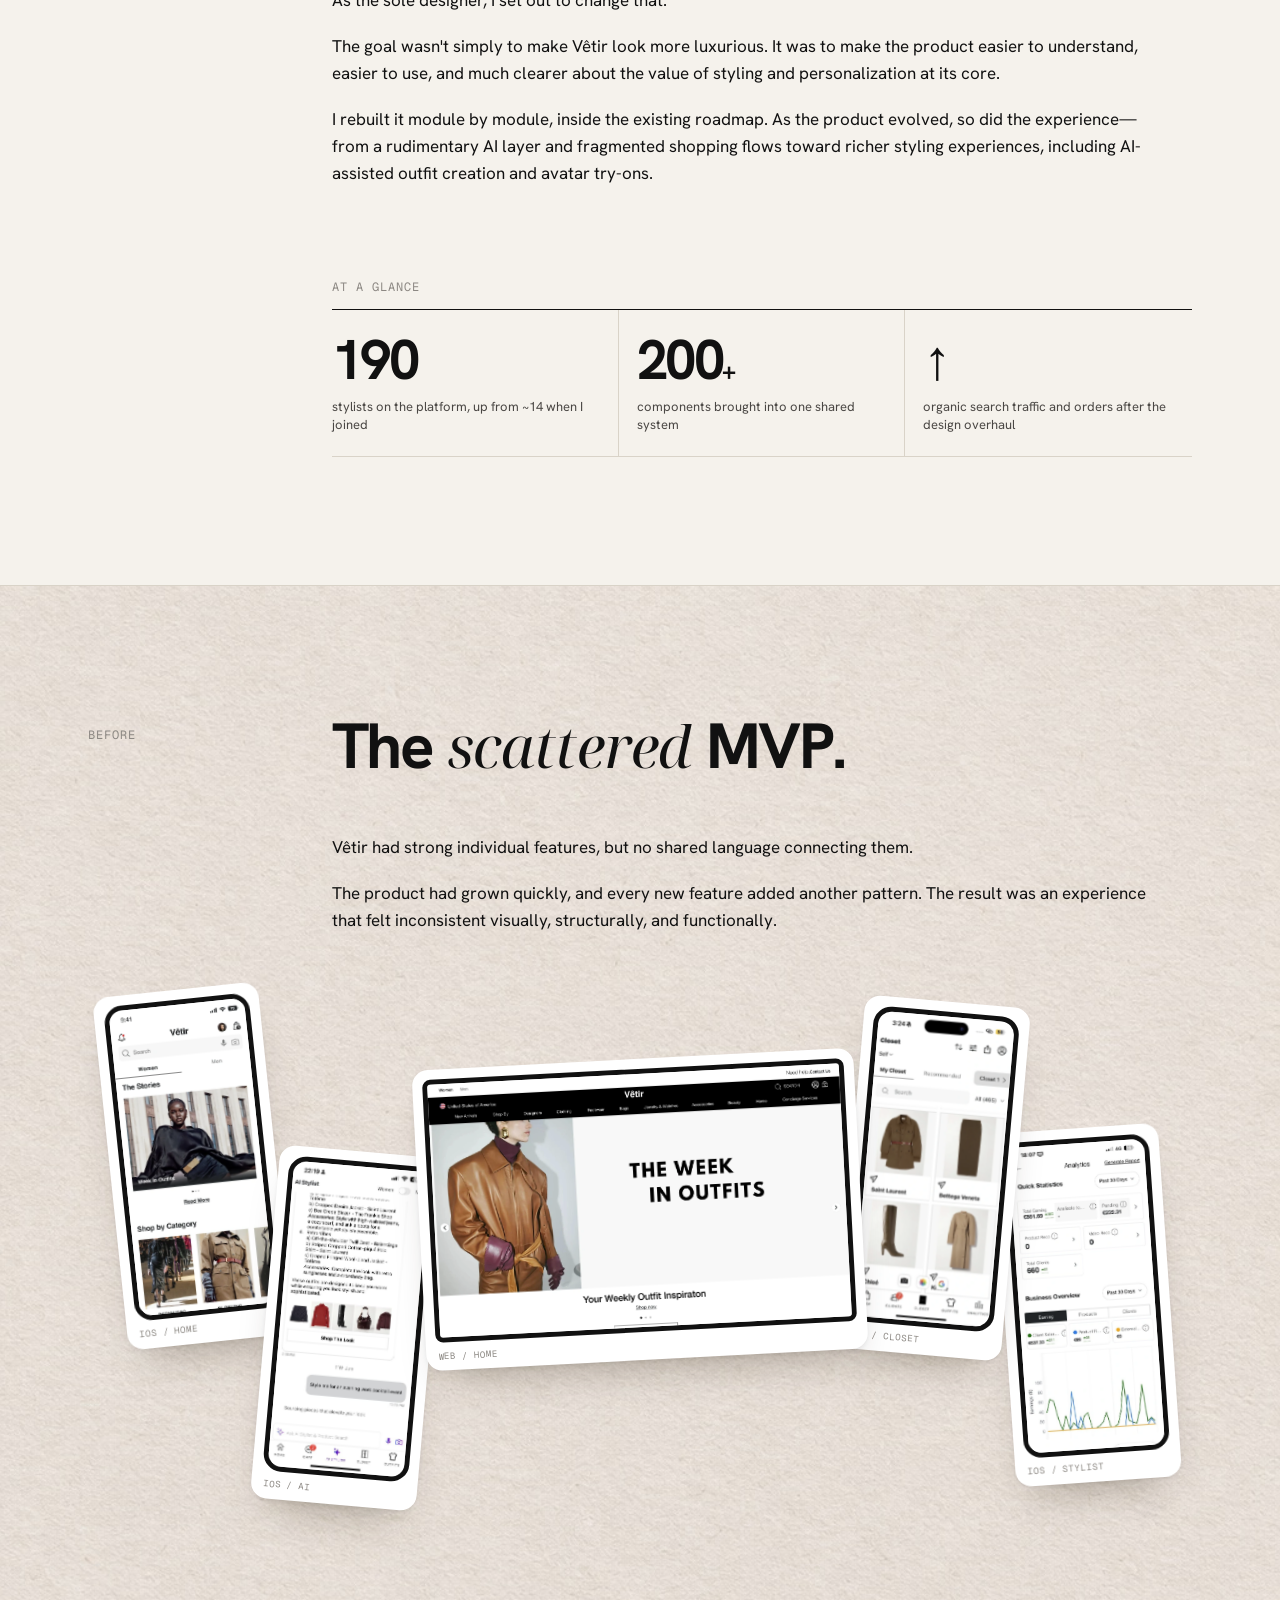
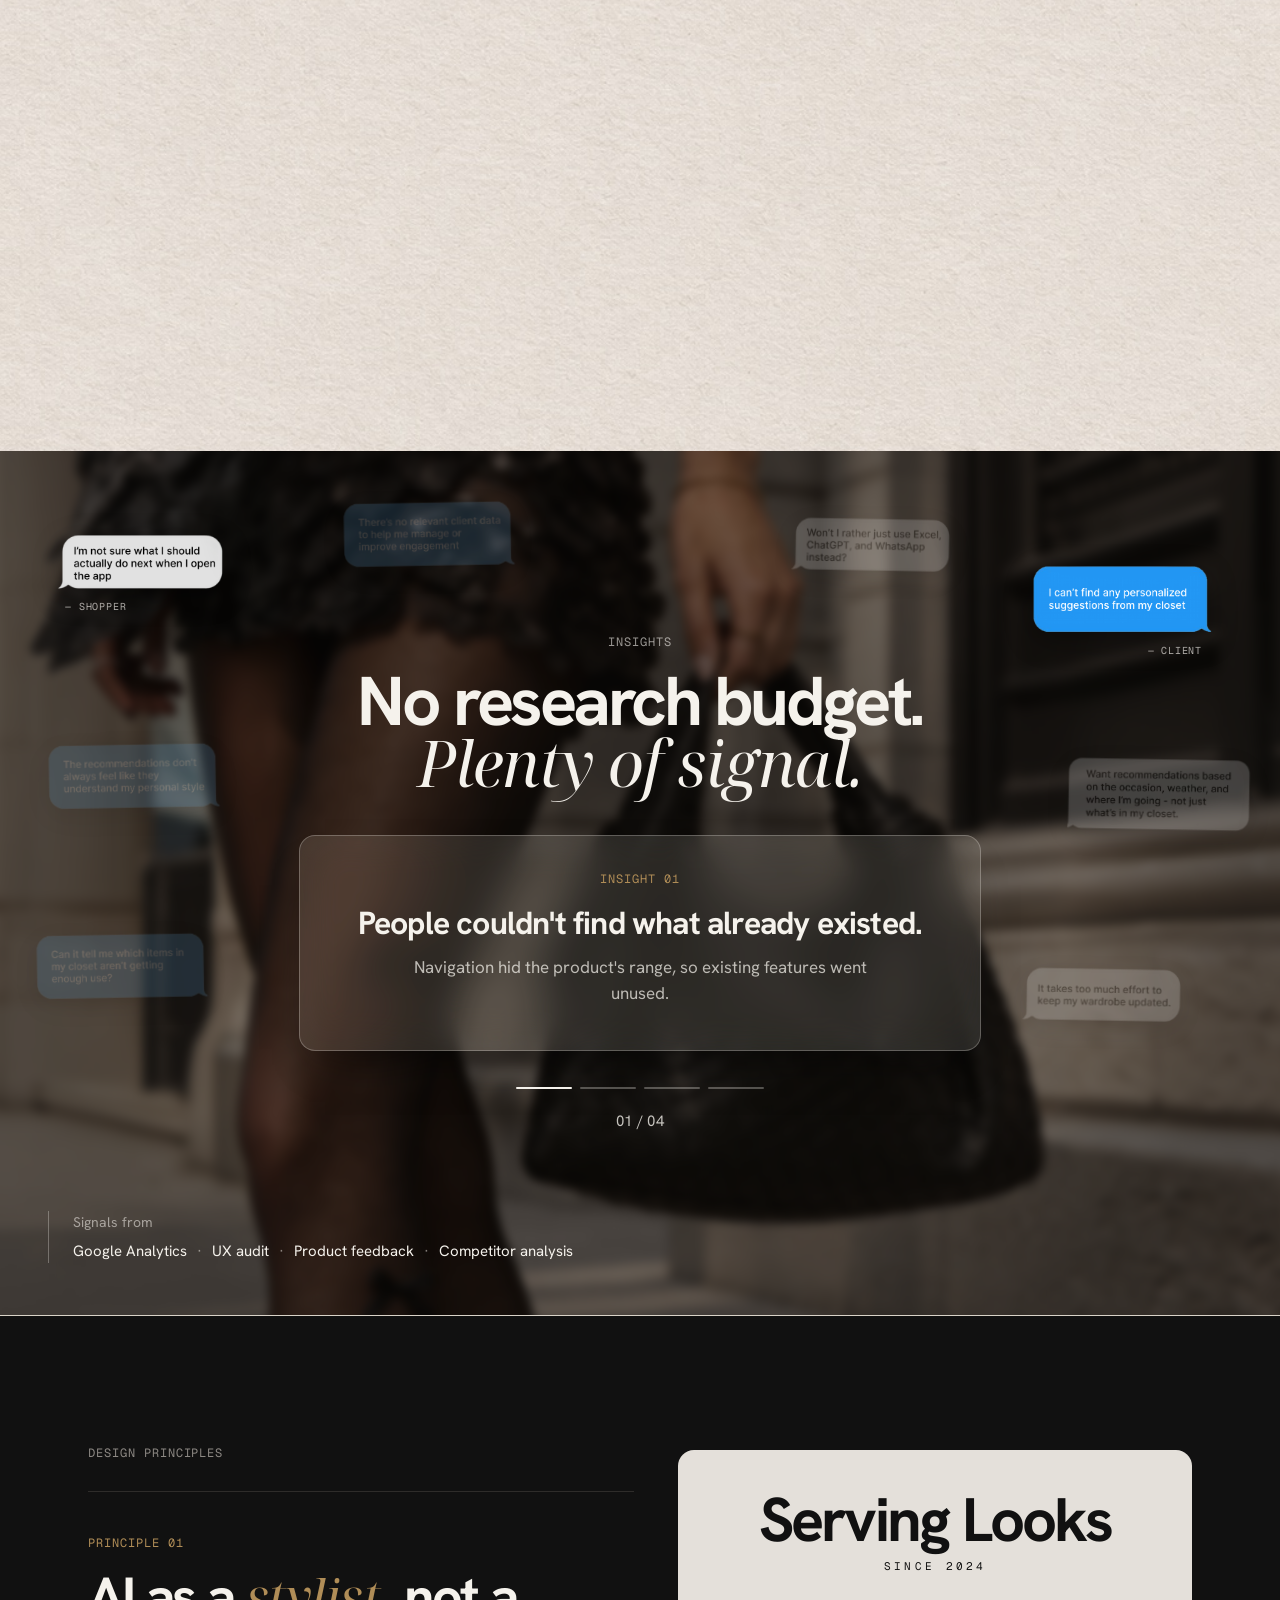
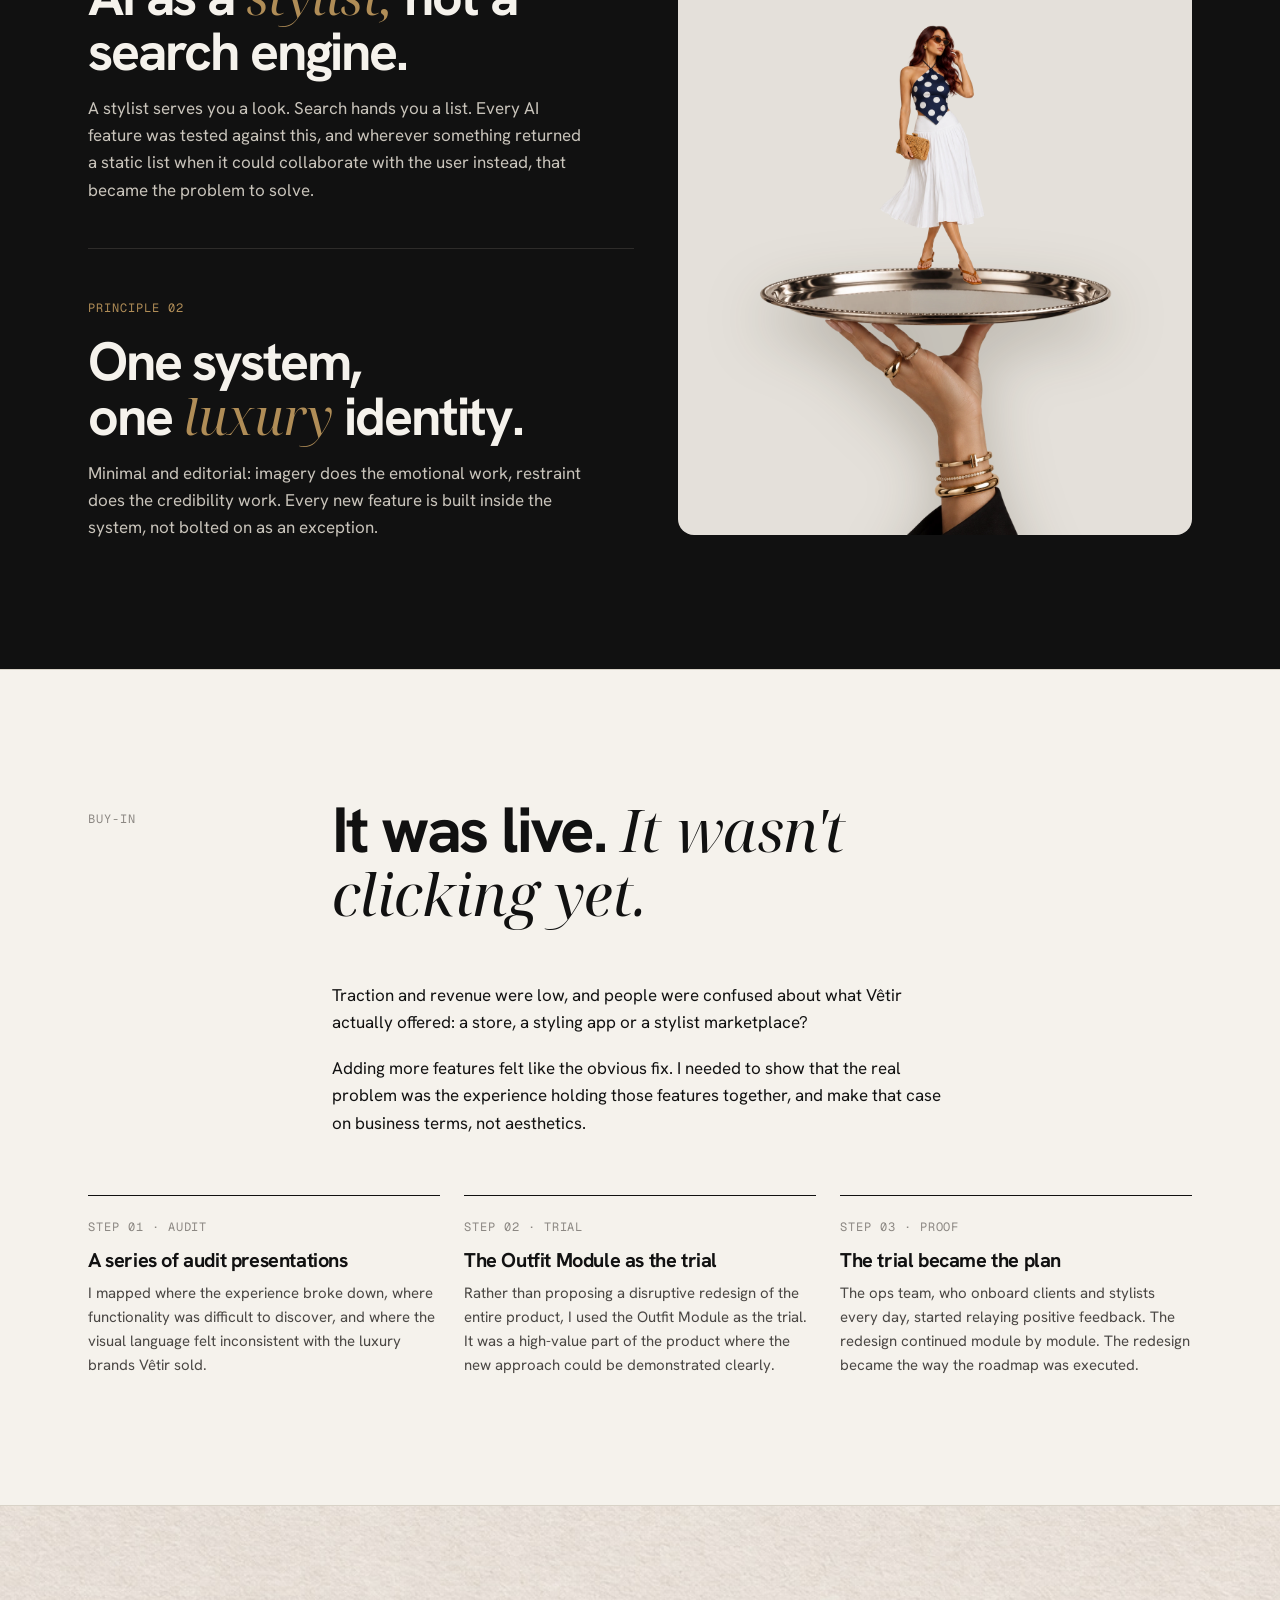
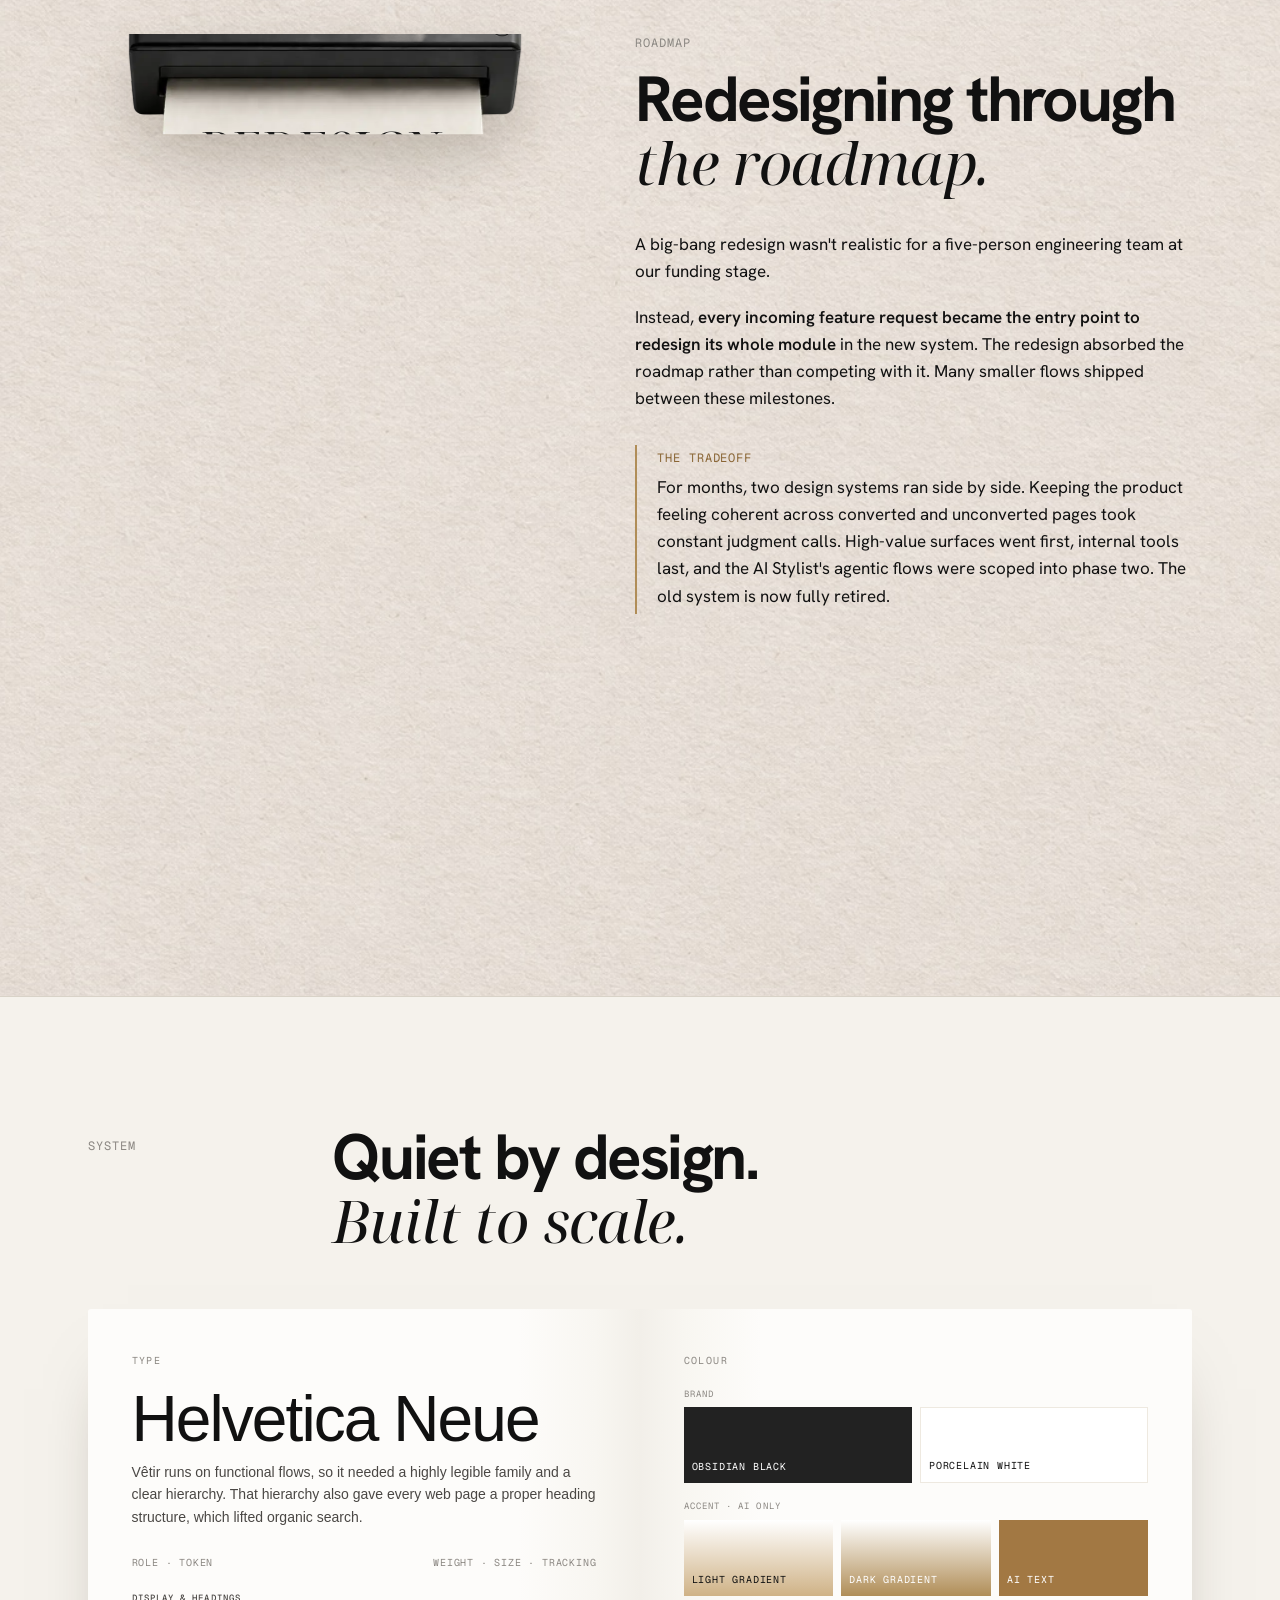
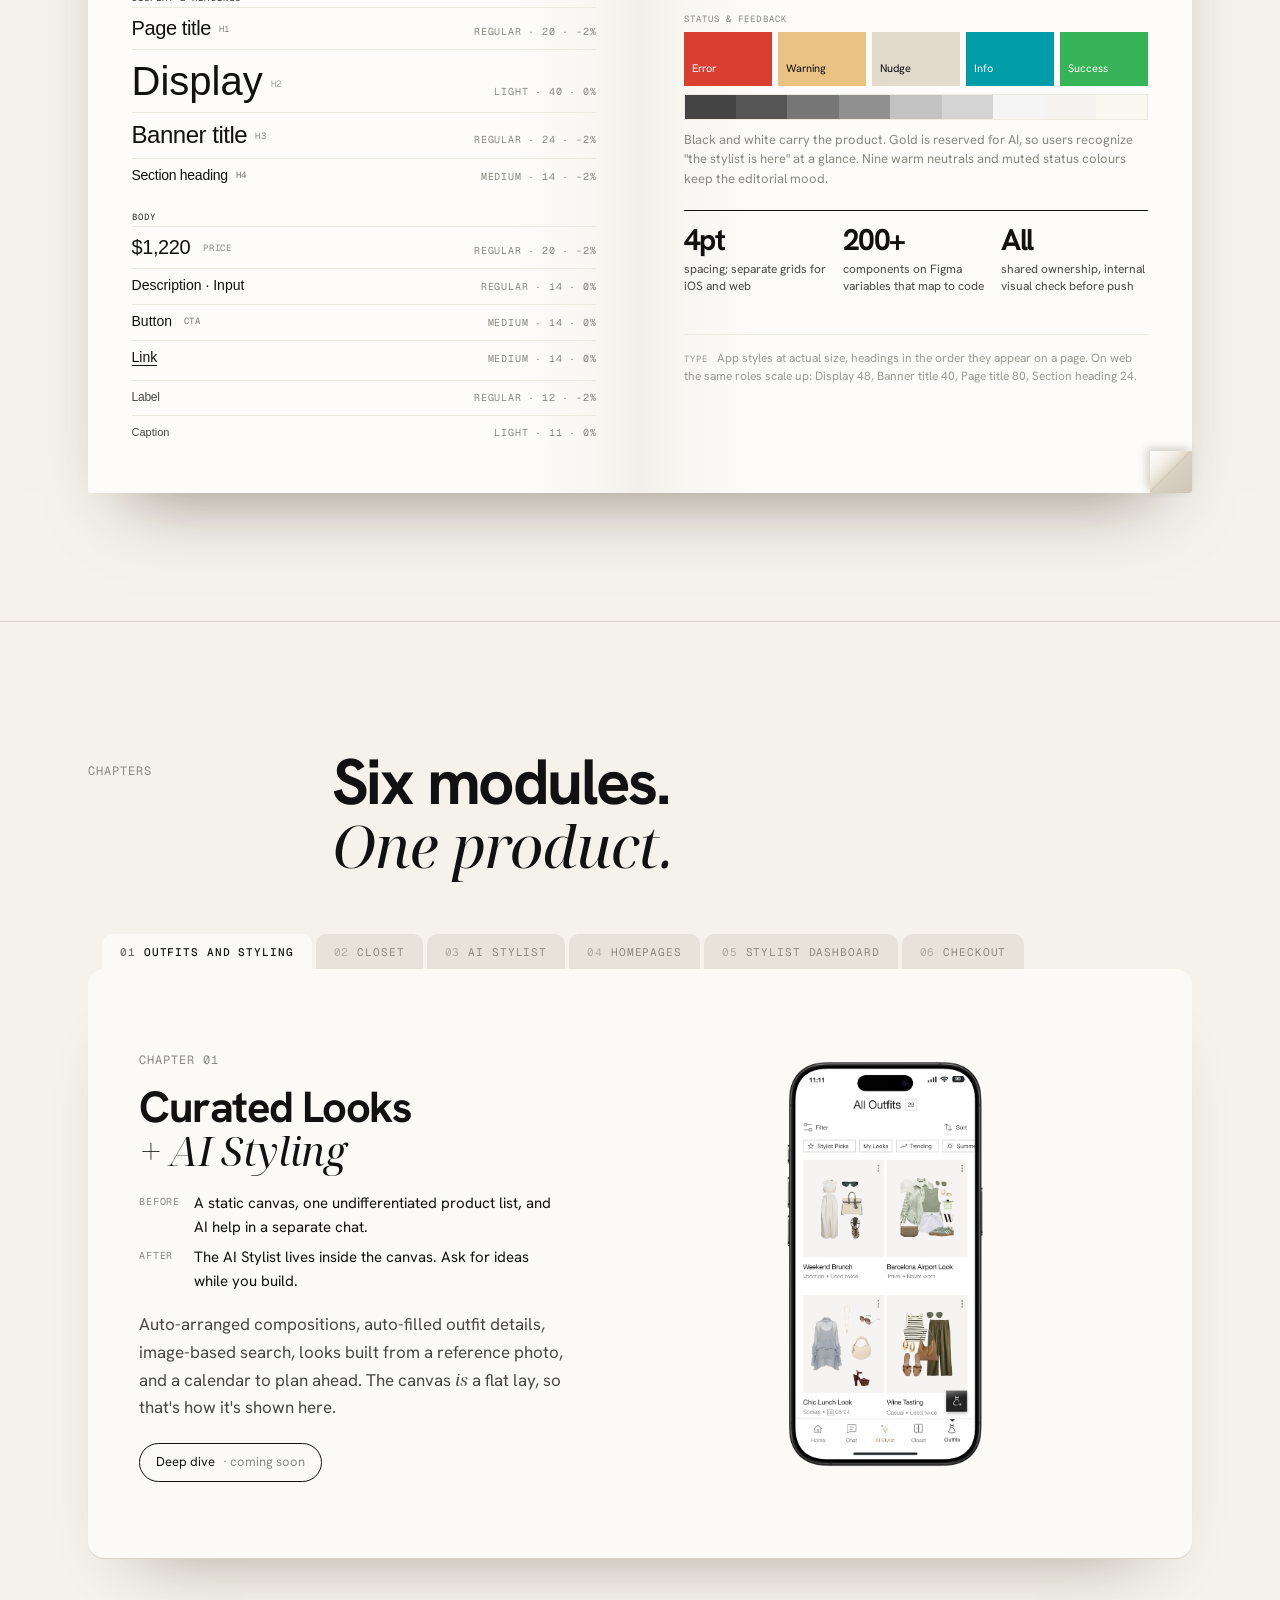
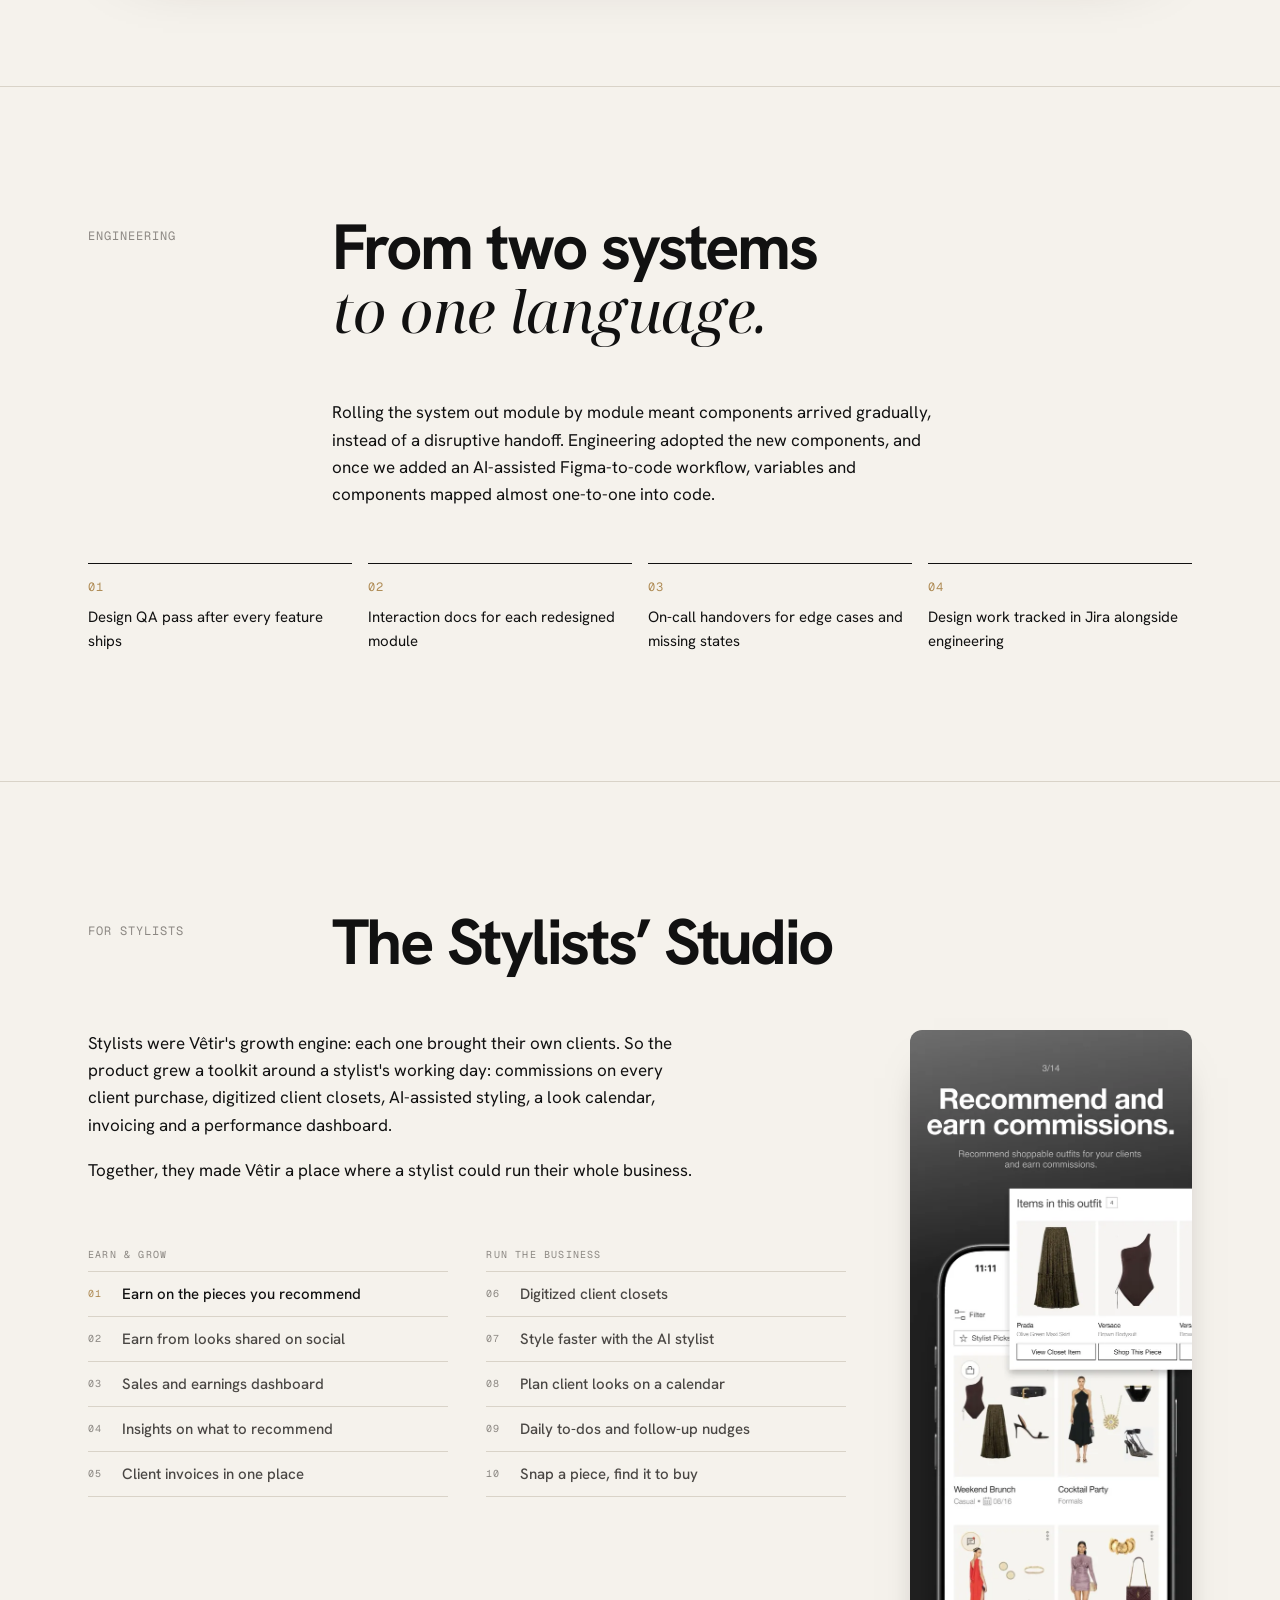
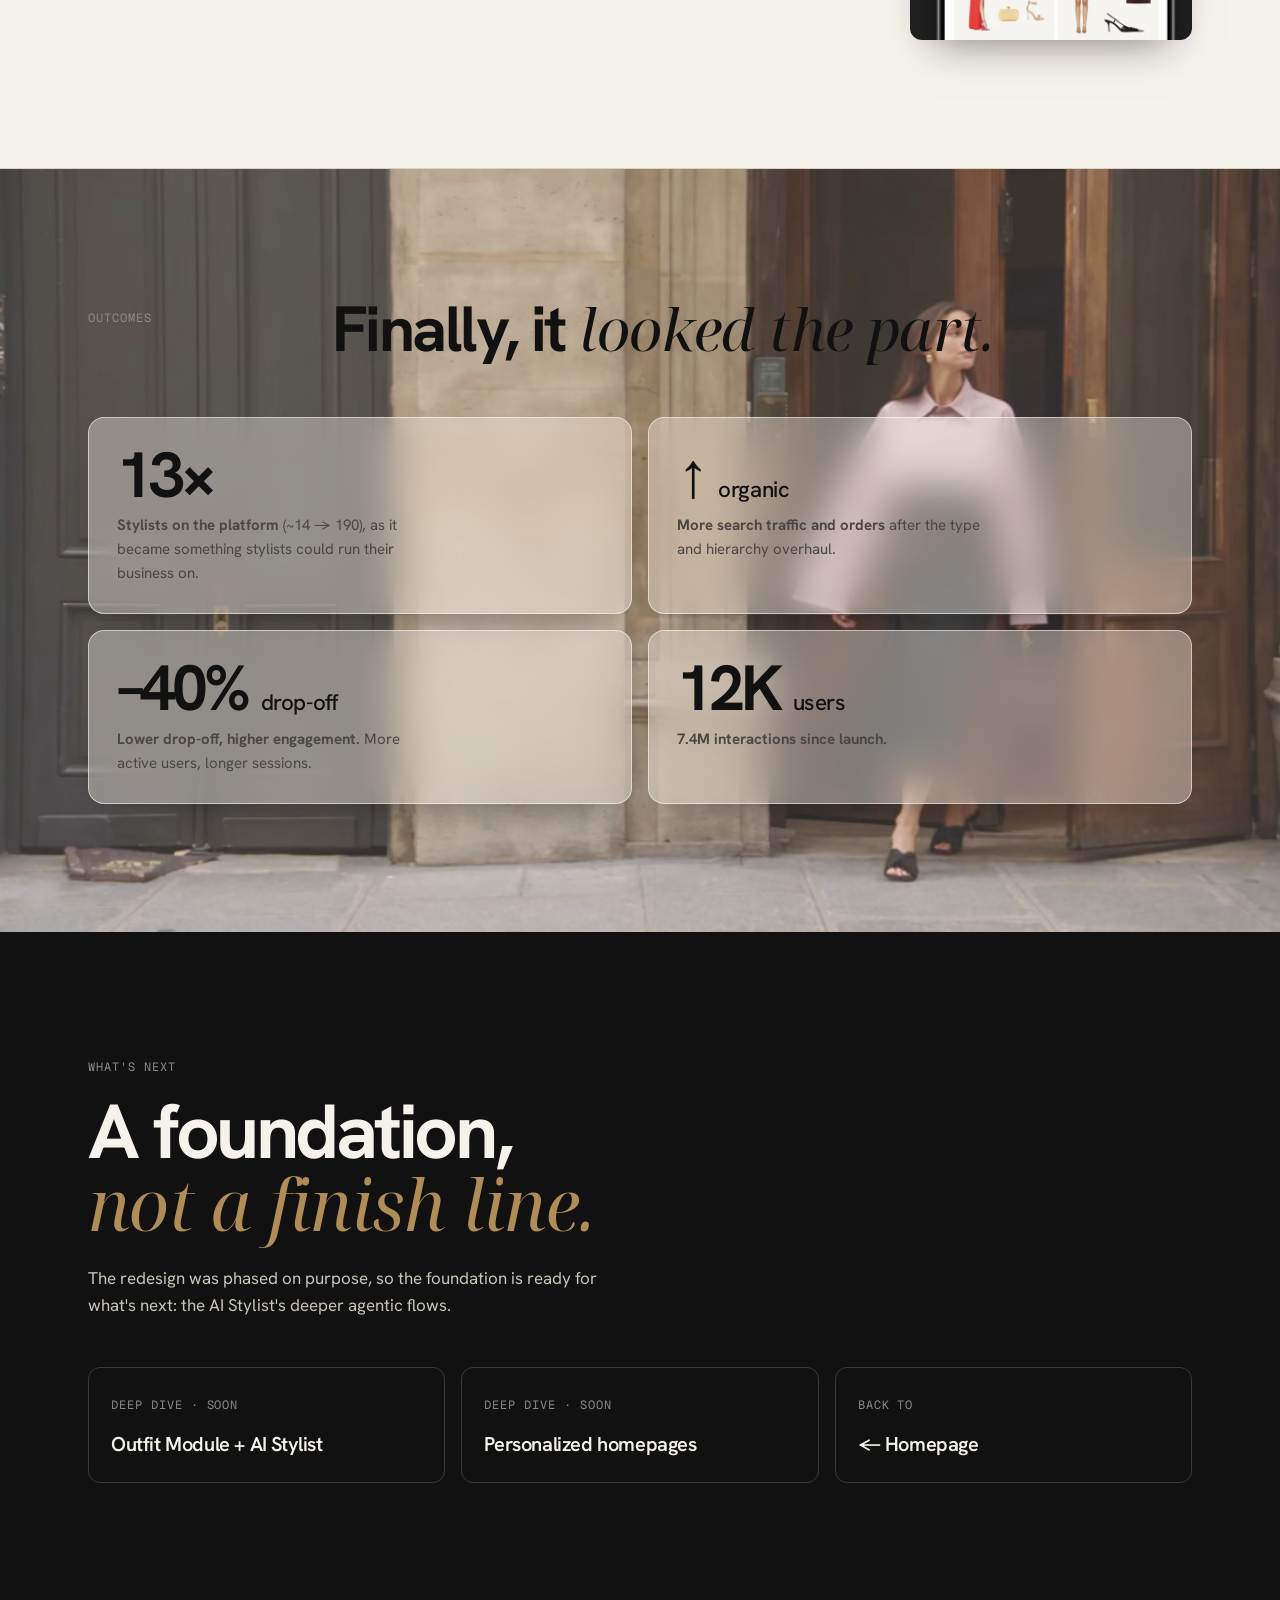
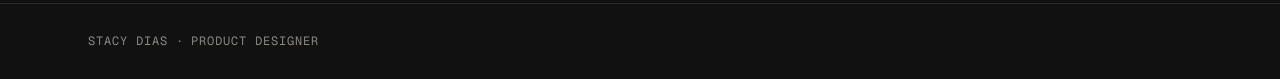
==== commit 67c62a00: "Switch images to WebP, new postcards, intro brand circles, sidequest app popups - All site images ar" ====
--- a/vetir.html
+++ b/vetir.html
@@ -90,6 +90,9 @@
     .topbar .back:hover { color: var(--gold); }
     .topbar .brand { font-weight: 700; letter-spacing: -0.02em; font-size: 18px; }
     .topbar .brand span { font-weight: 400; color: var(--ink-3); }
+    .topbar .hire { justify-self: end; padding: 7px 14px; border-radius: 999px; background: #fff; color: var(--ink); box-shadow: 0 0 0 1px var(--rule); font-size: 11px; letter-spacing: 0.08em; text-transform: uppercase; transition: background 0.2s ease; }
+    .topbar .hire:hover { background: var(--ink); color: #fff; }
+    .topbar .hire:focus-visible { outline: 2px solid var(--gold); outline-offset: 2px; }
 
     /* ---------- Placeholder helpers ---------- */
     .tbd {
@@ -222,7 +225,6 @@
     .cs-body { display: grid; grid-template-columns: 220px 1fr; gap: 24px; }
     .cs-body > .col { grid-column: 2; min-width: 0; }
     .cs-head h2.h2-two { max-width: none; }
-    @media (min-width:700px){ .cs-head h2.h2-one { white-space: nowrap; } }
     .prose { max-width: 62ch; }
     .prose.wide-prose { max-width: 84ch; }
     .prose p { margin: 0 0 1.1em; }
@@ -300,7 +302,7 @@
 
     /* ---------- Insights: blurred photo, centred insight carousel, real messages scattered around it ---------- */
     section.cs.learn { position: relative; overflow: hidden; border-top: 0; padding: 0; background: #14110F; color: #F5F2EC; }
-    .learn-bg { position: absolute; inset: -24px; background: url("img/Vetir/learn-bg.png") center / cover no-repeat; filter: blur(5px) saturate(0.9); }
+    .learn-bg { position: absolute; inset: -24px; background: url("img/Vetir/learn-bg.webp") center / cover no-repeat; filter: blur(5px) saturate(0.9); }
     .learn-bg::after { content: ""; position: absolute; inset: 0; background: radial-gradient(ellipse 46% 60% at 50% 50%, rgba(12, 10, 8, 0.72), rgba(12, 10, 8, 0.38) 70%, rgba(12, 10, 8, 0.55)); }
     .learn-stage { position: relative; z-index: 1; max-width: 1400px; margin: 0 auto; min-height: clamp(760px, 96vh, 940px); display: grid; place-items: center; padding: 72px var(--gutter); --bw: clamp(170px, 14.5vw, 220px); }
     .learn-center { position: relative; z-index: 2; width: min(900px, 100%); text-align: center; }
@@ -432,7 +434,7 @@
       mix-blend-mode: multiply;
     }
     .callout { margin-top: 32px; border-left: 2px solid var(--gold); padding: 4px 0 4px 20px; max-width: 62ch; }
-    .callout .mono { color: var(--gold); display: block; margin-bottom: 6px; }
+    .callout .mono { color: #8A6635; display: block; margin-bottom: 6px; }
     .callout p { margin: 0; }
 
     /* ---------- System: magazine spread ---------- */
@@ -788,7 +790,7 @@
     #ch-panel .dash-btn .shot { border: 0; border-radius: 0; background: none; box-shadow: none; }
     /* dashboard sits inside the real phone outline; .shot is the screen opening (frame is 564 × 1139, screen 42–529 × 39–1099) */
     .pframe { position: relative; display: block; aspect-ratio: 564 / 1139; }
-    .pframe::after { content: ""; position: absolute; inset: 0; z-index: 2; pointer-events: none; background: url("img/Vetir/Cutouts/Phone%20mock.png") center / 100% 100% no-repeat; }
+    .pframe::after { content: ""; position: absolute; inset: 0; z-index: 2; pointer-events: none; background: url("img/Vetir/Cutouts/Phone%20mock.webp") center / 100% 100% no-repeat; }
     #ch-panel .dash-btn .pframe .shot, .pframe > .scroll-frame { position: absolute; top: 3.42%; bottom: 3.42%; left: 7.45%; right: 6.03%; aspect-ratio: auto; border-radius: 14% / 6.6%; background: #fff; }
     /* Chapter 04 homepages: same outline; the scroll-frame button becomes the screen */
     .cover .pframe { width: 100%; filter: drop-shadow(0 26px 22px rgba(40, 30, 10, 0.22)); }
@@ -947,7 +949,7 @@
     .fav-spread .left h3 { font-size: clamp(40px, 5.4vw, 72px); font-weight: 500; }
     .fav-spread .left .row { display: grid; grid-template-columns: 1fr 1fr; gap: 10px; margin-top: auto; }
     .fav-spread .left .row .ph { aspect-ratio: 3/4; border-radius: 2px; }
-    .fav-photo { aspect-ratio: 1.01 / 1; background-image: url("img/vetr-postcard.png"); background-size: 215% auto; background-position: 9.7% 54%; background-repeat: no-repeat; }
+    .fav-photo { aspect-ratio: 1.01 / 1; background-image: url("img/Postcard%20mocks/vetr-postcard.webp"); background-size: 215% auto; background-position: 9.7% 54%; background-repeat: no-repeat; }
     .fav-spread .right blockquote { margin: 22px 0 0; font-size: clamp(18px, 2vw, 24px); line-height: 1.15; text-transform: uppercase; letter-spacing: -0.01em; }
     .fav-spread .right .small-q { display: grid; grid-template-columns: 1fr 1fr; gap: 14px; margin-top: 18px; font-size: 13px; color: var(--ink-2); }
 
@@ -1084,6 +1086,7 @@
     <div class="wrap">
       <a class="back mono" href="index.html">← Homepage</a>
       <div class="brand"><span>case studies /</span> vêtir</div>
+      <a class="hire mono" href="mailto:stacydias005@gmail.com?subject=Hiring%20enquiry">Hire me</a>
     </div>
   </header>
 
@@ -1120,7 +1123,7 @@
 
         <div class="stage" aria-label="Vêtir wordmark with model cutouts">
           <h1 class="word">Vêtir</h1>
-          <img class="model back m1" src="img/Vetir/Cutouts/Avatars/Avatar1.png" alt="Avatar in a camel coat with fur collar and brown flares">
+          <img class="model back m1" src="img/Vetir/Cutouts/Avatars/Avatar1.webp" alt="Avatar in a camel coat with fur collar and brown flares">
           <img class="model front m2" src="img/Vetir/Cutouts/Avatars/Avatar2.webp" alt="Avatar in a cardigan and olive mini skirt">
           <img class="model back m3" src="img/Vetir/Cutouts/Avatars/Avatar3.webp" alt="Vêtir avatar">
           <img class="model front m4" src="img/Vetir/Cutouts/Avatars/Avatar4.webp" alt="Vêtir avatar">
@@ -1158,11 +1161,8 @@
             <div class="glance-label mono">At a glance</div>
             <div class="stats glance">
               <div class="stat"><div class="n">190</div><div class="l">stylists on the platform, up from ~14 when I joined</div></div>
-              <div class="stat"><div class="n">6</div><div class="l">core modules redesigned</div></div>
               <div class="stat"><div class="n">200<small>+</small></div><div class="l">components brought into one shared system</div></div>
-              <div class="stat"><div class="n">3</div><div class="l">platforms: iOS, web, and CRM</div></div>
               <div class="stat"><div class="n">↑</div><div class="l">organic search traffic and orders after the design overhaul</div></div>
-              <div class="stat pending"><div class="n">↓</div><div class="l">drop-off</div></div>
             </div>
           </div>
         </div>
@@ -1187,9 +1187,9 @@
         <div class="prints reveal" aria-label="Old screens as scattered prints">
           <button class="print p1 shot-btn" type="button" data-full="img/Vetir/designs_ss/homepage_desktop_before.webp" data-title="Before · Web homepage" aria-label="View the full old web homepage"><span class="shot desktop"><img src="img/Vetir/designs_ss/homepage_desktop_before.webp" alt="Old Vêtir web homepage"></span><span class="label">web / home</span><span class="hover-note n1"><span class="t">no personalization,<br>one page for everyone</span><svg class="arr" viewBox="0 0 90 56" aria-hidden="true"><path d="M84 4 C 70 30, 42 46, 10 46"/><path d="M19 38 L9 46 L20 53"/></svg></span><span class="hover-note n2"><svg class="arr" viewBox="0 0 90 56" aria-hidden="true"><path d="M84 4 C 70 30, 42 46, 10 46"/><path d="M19 38 L9 46 L20 53"/></svg><span class="t">outdated visuals</span></span><span class="hover-note n3"><svg class="arr" viewBox="0 0 90 56" aria-hidden="true"><path d="M84 4 C 70 30, 42 46, 10 46"/><path d="M19 38 L9 46 L20 53"/></svg><span class="t">3 fonts,<br>no hierarchy</span></span></button>
           <button class="print p2 shot-btn" type="button" data-full="img/Vetir/designs_ss/homepage_mobile_before.webp" data-title="Before · App homepage" aria-label="View the full old app homepage"><span class="shot phone"><img src="img/Vetir/designs_ss/homepage_mobile_before.webp" alt="Old Vêtir app homepage"></span><span class="label">ios / home</span><span class="hover-note b1"><span class="t">AI lives… here?</span><svg class="arr" viewBox="0 0 90 56" aria-hidden="true"><path d="M84 4 C 70 30, 42 46, 10 46"/><path d="M19 38 L9 46 L20 53"/></svg></span><span class="hover-note b2"><svg class="arr" viewBox="0 0 90 56" aria-hidden="true"><path d="M84 4 C 70 30, 42 46, 10 46"/><path d="M19 38 L9 46 L20 53"/></svg><span class="t">where do I shop?</span></span><span class="hover-note b3"><svg class="arr" viewBox="0 0 90 56" aria-hidden="true"><path d="M84 4 C 70 30, 42 46, 10 46"/><path d="M19 38 L9 46 L20 53"/></svg><span class="t">I can't find my<br>styled looks</span></span></button>
-          <div class="print p3"><span class="shot phone static"><img src="img/Vetir/designs_ss/Closet_old.png" alt="Old Vêtir closet screen"></span><span class="label">ios / closet</span><span class="hover-note d1"><span class="t">everything in<br>one list</span><svg class="arr" viewBox="0 0 90 56" aria-hidden="true"><path d="M84 4 C 70 30, 42 46, 10 46"/><path d="M19 38 L9 46 L20 53"/></svg></span><span class="hover-note d2"><svg class="arr" viewBox="0 0 90 56" aria-hidden="true"><path d="M84 4 C 70 30, 42 46, 10 46"/><path d="M19 38 L9 46 L20 53"/></svg><span class="t">owned or<br>wishlist?</span></span><span class="hover-note d3"><svg class="arr" viewBox="0 0 90 56" aria-hidden="true"><path d="M84 4 C 70 30, 42 46, 10 46"/><path d="M19 38 L9 46 L20 53"/></svg><span class="t">stylist picks<br>get lost</span></span></div>
+          <div class="print p3"><span class="shot phone static"><img src="img/Vetir/designs_ss/Closet_old.webp" alt="Old Vêtir closet screen"></span><span class="label">ios / closet</span><span class="hover-note d1"><span class="t">everything in<br>one list</span><svg class="arr" viewBox="0 0 90 56" aria-hidden="true"><path d="M84 4 C 70 30, 42 46, 10 46"/><path d="M19 38 L9 46 L20 53"/></svg></span><span class="hover-note d2"><svg class="arr" viewBox="0 0 90 56" aria-hidden="true"><path d="M84 4 C 70 30, 42 46, 10 46"/><path d="M19 38 L9 46 L20 53"/></svg><span class="t">owned or<br>wishlist?</span></span><span class="hover-note d3"><svg class="arr" viewBox="0 0 90 56" aria-hidden="true"><path d="M84 4 C 70 30, 42 46, 10 46"/><path d="M19 38 L9 46 L20 53"/></svg><span class="t">stylist picks<br>get lost</span></span></div>
           <div class="print p4"><span class="shot phone static"><img src="img/Vetir/designs_ss/AIStylist_old.jpeg" alt="Old Vêtir AI Stylist screen"></span><span class="label">ios / ai</span><span class="hover-note a1"><span class="t">AI help lived in<br>a separate chat</span><svg class="arr" viewBox="0 0 90 56" aria-hidden="true"><path d="M84 4 C 70 30, 42 46, 10 46"/><path d="M19 38 L9 46 L20 53"/></svg></span><span class="hover-note a2"><svg class="arr" viewBox="0 0 90 56" aria-hidden="true"><path d="M84 4 C 70 30, 42 46, 10 46"/><path d="M19 38 L9 46 L20 53"/></svg><span class="t">results felt like<br>search, not styling</span></span><span class="hover-note a3"><svg class="arr" viewBox="0 0 90 56" aria-hidden="true"><path d="M84 4 C 70 30, 42 46, 10 46"/><path d="M19 38 L9 46 L20 53"/></svg><span class="t">products, not<br>styled looks</span></span></div>
-          <button class="print p5 shot-btn" type="button" data-full="img/Vetir/designs_ss/Analytics_old.png" data-title="Before · Stylist analytics" aria-label="View the full old stylist analytics screen"><span class="shot phone"><img src="img/Vetir/designs_ss/Analytics_old.png" alt="Old Vêtir stylist analytics screen"></span><span class="label">ios / stylist</span><span class="hover-note c1"><span class="t">graphs without<br>context</span><svg class="arr" viewBox="0 0 90 56" aria-hidden="true"><path d="M84 4 C 70 30, 42 46, 10 46"/><path d="M19 38 L9 46 L20 53"/></svg></span><span class="hover-note c2"><span class="t">no client data</span><svg class="arr" viewBox="0 0 90 56" aria-hidden="true"><path d="M84 4 C 70 30, 42 46, 10 46"/><path d="M19 38 L9 46 L20 53"/></svg></span><span class="hover-note c3"><svg class="arr" viewBox="0 0 90 56" aria-hidden="true"><path d="M84 4 C 70 30, 42 46, 10 46"/><path d="M19 38 L9 46 L20 53"/></svg><span class="t">nothing to<br>act on</span></span></button>
+          <button class="print p5 shot-btn" type="button" data-full="img/Vetir/designs_ss/Analytics_old.webp" data-title="Before · Stylist analytics" aria-label="View the full old stylist analytics screen"><span class="shot phone"><img src="img/Vetir/designs_ss/Analytics_old.webp" alt="Old Vêtir stylist analytics screen"></span><span class="label">ios / stylist</span><span class="hover-note c1"><span class="t">graphs without<br>context</span><svg class="arr" viewBox="0 0 90 56" aria-hidden="true"><path d="M84 4 C 70 30, 42 46, 10 46"/><path d="M19 38 L9 46 L20 53"/></svg></span><span class="hover-note c2"><span class="t">no client data</span><svg class="arr" viewBox="0 0 90 56" aria-hidden="true"><path d="M84 4 C 70 30, 42 46, 10 46"/><path d="M19 38 L9 46 L20 53"/></svg></span><span class="hover-note c3"><svg class="arr" viewBox="0 0 90 56" aria-hidden="true"><path d="M84 4 C 70 30, 42 46, 10 46"/><path d="M19 38 L9 46 L20 53"/></svg><span class="t">nothing to<br>act on</span></span></button>
         </div>
 
         <div class="layers reveal">
@@ -1197,7 +1197,7 @@
           <div class="layer"><h3 class="mono">Structurally</h3><p>Engineering had developed its own component set independently of design. Every new feature introduced another pattern, making the experience harder to keep coherent.</p></div>
           <div class="layer"><h3 class="mono">Functionally</h3><p>Strong features in silos. Shopping and styling both existed, but neither felt as seamless as it could be. Navigation hid parts of the product. Important functionality was difficult to discover. And the styling proposition wasn't immediately obvious.</p></div>
         </div>
-        <p class="kicker-line end-note reveal">Each feature worked on its own. <em>Together, they didn't add up to one product.</em></p>
+        <p class="kicker-line end-note reveal">Each feature worked on its own.<br><em>Together, they didn't add up to one product.</em></p>
       </div>
     </section>
 
@@ -1206,28 +1206,28 @@
       <div class="learn-bg" aria-hidden="true"></div>
       <div class="learn-stage">
           <button class="lq l" type="button" data-ins="1" style="left:4%; top:9%" aria-label="Show insight 1: I'm not sure what I should actually do next when I open the app.">
-            <img src="img/Vetir/Cutouts/Chat%20bubble%201.png" alt=""><span class="mono">— Shopper</span>
+            <img src="img/Vetir/Cutouts/Chat%20bubble%201.webp" alt=""><span class="mono">— Shopper</span>
           </button>
           <button class="lq r" type="button" data-ins="1" style="right:5%; top:13%" aria-label="Show insight 1: I can't find any personalized suggestions from my closet.">
-            <img src="img/Vetir/Cutouts/Chat%20bubble%207.png" alt=""><span class="mono">— Client</span>
+            <img src="img/Vetir/Cutouts/Chat%20bubble%207.webp" alt=""><span class="mono">— Client</span>
           </button>
           <button class="lq l" type="button" data-ins="2" style="left:3%; top:33%" aria-label="Show insight 2: The recommendations don't always feel like they understand my personal style.">
-            <img src="img/Vetir/Cutouts/Chat%20bubble%202.png" alt=""><span class="mono">— Shopper</span>
+            <img src="img/Vetir/Cutouts/Chat%20bubble%202.webp" alt=""><span class="mono">— Shopper</span>
           </button>
           <button class="lq r" type="button" data-ins="2" style="right:2%; top:35%" aria-label="Show insight 2: I want recommendations based on the occasion, weather, and where I'm going, not just what's in my closet.">
-            <img src="img/Vetir/Cutouts/Chat%20bubble%205.png" alt=""><span class="mono">— Client</span>
+            <img src="img/Vetir/Cutouts/Chat%20bubble%205.webp" alt=""><span class="mono">— Client</span>
           </button>
           <button class="lq l" type="button" data-ins="3" style="left:2%; top:55%" aria-label="Show insight 3: Can it tell me which items in my closet aren't getting enough use?">
-            <img src="img/Vetir/Cutouts/Chat%20bubble%204.png" alt=""><span class="mono">— Shopper</span>
+            <img src="img/Vetir/Cutouts/Chat%20bubble%204.webp" alt=""><span class="mono">— Shopper</span>
           </button>
           <button class="lq r" type="button" data-ins="3" style="right:7%; top:59%" aria-label="Show insight 3: It takes too much effort to keep my wardrobe updated.">
-            <img src="img/Vetir/Cutouts/Chat%20bubble%203.png" alt=""><span class="mono">— Client</span>
+            <img src="img/Vetir/Cutouts/Chat%20bubble%203.webp" alt=""><span class="mono">— Client</span>
           </button>
           <button class="lq l" type="button" data-ins="4" style="left:26%; top:5%" aria-label="Show insight 4: There's no relevant client data to help me manage or improve engagement.">
-            <img src="img/Vetir/Cutouts/Chat%20bubble%208.png" alt=""><span class="mono">— Stylist</span>
+            <img src="img/Vetir/Cutouts/Chat%20bubble%208.webp" alt=""><span class="mono">— Stylist</span>
           </button>
           <button class="lq r" type="button" data-ins="4" style="right:25%; top:7%" aria-label="Show insight 4: Won't I rather just use Excel, ChatGPT, and WhatsApp instead?">
-            <img src="img/Vetir/Cutouts/Chat%20bubble%206.png" alt=""><span class="mono">— Stylist</span>
+            <img src="img/Vetir/Cutouts/Chat%20bubble%206.webp" alt=""><span class="mono">— Stylist</span>
           </button>
         <div class="learn-center">
           <div class="cs-num mono">Insights</div>
@@ -1259,9 +1259,9 @@
         <div class="serve-grid reveal">
           <div class="serve-card" aria-label="A hand serving a styled outfit on a silver tray">
             <div class="title"><span>Serving Looks</span><small class="mono">since 2024</small></div>
-            <img class="hand" src="img/Vetir/Cutouts/Hand%20Serve.png" alt="">
+            <img class="hand" src="img/Vetir/Cutouts/Hand%20Serve.webp" alt="">
             <!-- Further looks (servinglooks2, 3, ...) are added by the script below -->
-            <img class="look is-shown" src="img/Vetir/Cutouts/servinglooks1.png" alt="Model in a styled outfit, standing on the serving tray">
+            <img class="look is-shown" src="img/Vetir/Cutouts/servinglooks1.webp" alt="Model in a styled outfit, standing on the serving tray">
           </div>
           <div>
             <div class="cs-num mono pr-eyebrow">Design principles</div>
@@ -1272,7 +1272,7 @@
             </div>
             <div class="principle">
               <span class="mono">Principle 02</span>
-              <h3>One system, one <em>luxury</em> identity.</h3>
+              <h3>One system,<br>one <em>luxury</em> identity.</h3>
               <p>Minimal and editorial: imagery does the emotional work, restraint does the credibility work. Every new feature is built inside the system, not bolted on as an exception.</p>
             </div>
           </div>
@@ -1304,7 +1304,7 @@
         <div class="receipt-row reveal">
           <div class="receipt-h">
             <div class="cs-num mono">Roadmap</div>
-            <h2 class="receipt-h2">Redesigning <em>through</em> the roadmap.</h2>
+            <h2 class="receipt-h2">Redesigning through<br><em>the roadmap.</em></h2>
           </div>
           <div class="receipt-col">
             <div class="receipt-mock">
@@ -1315,7 +1315,7 @@
                   <h3><span>Redesign</span><small>Roadmap</small></h3>
                   <div class="dash"></div>
                 </div>
-                <img class="receipt-look" src="img/Vetir/Cutouts/Outfit-1.png" alt="A styled outfit: denim jacket and skirt, black bag, sunglasses, gold earrings and black heels">
+                <img class="receipt-look" src="img/Vetir/Cutouts/Outfit-1.webp" alt="A styled outfit: denim jacket and skirt, black bag, sunglasses, gold earrings and black heels">
                 <div class="dash"></div>
               <div class="line"><span class="name">· Research</span><span class="dots"></span><span>May</span></div>
               <div class="line"><span class="name">· Outfit</span><span class="dots"></span><span>Jun</span></div>
@@ -1417,12 +1417,12 @@
               <div class="ds-label mono">Iconography</div>
               <div class="icon-spread">
                 <div class="icon-page">
-                  <div class="sw-group mono">System · 24 px, 1 px stroke</div><div class="icon-grid"><figure class="ic"><img src="img/Vetir/Icons/Home.png" alt="" width="24" height="24" loading="lazy"><figcaption>Home</figcaption></figure><figure class="ic"><img src="img/Vetir/Icons/Search.png" alt="" width="24" height="24" loading="lazy"><figcaption>Search</figcaption></figure><figure class="ic"><img src="img/Vetir/Icons/Image-search.png" alt="" width="24" height="24" loading="lazy"><figcaption>Image search</figcaption></figure><figure class="ic"><img src="img/Vetir/Icons/Camera.png" alt="" width="24" height="24" loading="lazy"><figcaption>Camera</figcaption></figure><figure class="ic"><img src="img/Vetir/Icons/Add-photo.png" alt="" width="24" height="24" loading="lazy"><figcaption>Add photo</figcaption></figure><figure class="ic"><img src="img/Vetir/Icons/Listening.png" alt="" width="24" height="24" loading="lazy"><figcaption>Voice</figcaption></figure><figure class="ic"><img src="img/Vetir/Icons/Chat.png" alt="" width="24" height="24" loading="lazy"><figcaption>Chat</figcaption></figure><figure class="ic"><img src="img/Vetir/Icons/Send.png" alt="" width="24" height="24" loading="lazy"><figcaption>Send</figcaption></figure><figure class="ic"><img src="img/Vetir/Icons/Email.png" alt="" width="24" height="24" loading="lazy"><figcaption>Email</figcaption></figure><figure class="ic"><img src="img/Vetir/Icons/Notification.png" alt="" width="24" height="24" loading="lazy"><figcaption>Notifications</figcaption></figure><figure class="ic"><img src="img/Vetir/Icons/Pin.png" alt="" width="24" height="24" loading="lazy"><figcaption>Pin</figcaption></figure><figure class="ic"><img src="img/Vetir/Icons/Play.png" alt="" width="24" height="24" loading="lazy"><figcaption>Play</figcaption></figure><figure class="ic"><img src="img/Vetir/Icons/Tutorial.png" alt="" width="24" height="24" loading="lazy"><figcaption>Tutorial</figcaption></figure><figure class="ic"><img src="img/Vetir/Icons/Gridlayout2.png" alt="" width="24" height="24" loading="lazy"><figcaption>Grid view</figcaption></figure><figure class="ic"><img src="img/Vetir/Icons/Select.png" alt="" width="24" height="24" loading="lazy"><figcaption>Select</figcaption></figure><figure class="ic"><img src="img/Vetir/Icons/More.png" alt="" width="24" height="24" loading="lazy"><figcaption>More</figcaption></figure></div><div class="sw-group mono">Styling & AI</div><div class="icon-grid"><figure class="ic"><img src="img/Vetir/Icons/Closet.png" alt="" width="24" height="24" loading="lazy"><figcaption>Closet</figcaption></figure><figure class="ic"><img src="img/Vetir/Icons/Outfit.png" alt="" width="24" height="24" loading="lazy"><figcaption>Outfit</figcaption></figure><figure class="ic"><img src="img/Vetir/Icons/Outfit-men.png" alt="" width="24" height="24" loading="lazy"><figcaption>Menswear</figcaption></figure><figure class="ic"><img src="img/Vetir/Icons/Tryon.png" alt="" width="24" height="24" loading="lazy"><figcaption>Try-on</figcaption></figure><figure class="ic"><img src="img/Vetir/Icons/Avatar-ai.png" alt="" width="24" height="24" loading="lazy"><figcaption>AI stylist</figcaption></figure><figure class="ic"><img src="img/Vetir/Icons/sparkle.png" alt="" width="24" height="24" loading="lazy"><figcaption>AI stylist</figcaption></figure><figure class="ic"><img src="img/Vetir/Icons/Wand.png" alt="" width="24" height="24" loading="lazy"><figcaption>Magic edit</figcaption></figure><figure class="ic"><img src="img/Vetir/Icons/PackingList.png" alt="" width="24" height="24" loading="lazy"><figcaption>Packing list</figcaption></figure><figure class="ic"><img src="img/Vetir/Icons/Shop.png" alt="" width="24" height="24" loading="lazy"><figcaption>Shop</figcaption></figure><figure class="ic"><img src="img/Vetir/Icons/Pricetag.png" alt="" width="24" height="24" loading="lazy"><figcaption>Price tag</figcaption></figure><figure class="ic"><img src="img/Vetir/Icons/Calendar.png" alt="" width="24" height="24" loading="lazy"><figcaption>Calendar</figcaption></figure><figure class="ic"><img src="img/Vetir/Icons/Trend-graph.png" alt="" width="24" height="24" loading="lazy"><figcaption>Trends</figcaption></figure><figure class="ic"><img src="img/Vetir/Icons/Analytics.png" alt="" width="24" height="24" loading="lazy"><figcaption>Analytics</figcaption></figure></div><div class="sw-group mono">Orders & business</div><div class="icon-grid"><figure class="ic"><img src="img/Vetir/Icons/Shipped.png" alt="" width="24" height="24" loading="lazy"><figcaption>Shipped</figcaption></figure><figure class="ic"><img src="img/Vetir/Icons/Returned.png" alt="" width="24" height="24" loading="lazy"><figcaption>Returned</figcaption></figure><figure class="ic"><img src="img/Vetir/Icons/Cancelled.png" alt="" width="24" height="24" loading="lazy"><figcaption>Cancelled</figcaption></figure><figure class="ic"><img src="img/Vetir/Icons/Credit%20Card.png" alt="" width="24" height="24" loading="lazy"><figcaption>Card</figcaption></figure><figure class="ic"><img src="img/Vetir/Icons/Coin.png" alt="" width="24" height="24" loading="lazy"><figcaption>Earnings</figcaption></figure><figure class="ic"><img src="img/Vetir/Icons/Invoice.png" alt="" width="24" height="24" loading="lazy"><figcaption>Invoice</figcaption></figure></div><div class="sw-group mono">Weather · for daily outfit suggestions</div><div class="icon-grid"><figure class="ic"><img src="img/Vetir/Icons/Sun.png" alt="" width="24" height="24" loading="lazy"><figcaption>Sunny</figcaption></figure><figure class="ic"><img src="img/Vetir/Icons/Partially%20Cloudy.png" alt="" width="24" height="24" loading="lazy"><figcaption>Partly cloudy</figcaption></figure><figure class="ic"><img src="img/Vetir/Icons/Rain.png" alt="" width="24" height="24" loading="lazy"><figcaption>Rain</figcaption></figure><figure class="ic"><img src="img/Vetir/Icons/Windy.png" alt="" width="24" height="24" loading="lazy"><figcaption>Windy</figcaption></figure><figure class="ic"><img src="img/Vetir/Icons/Snowflake.png" alt="" width="24" height="24" loading="lazy"><figcaption>Snow</figcaption></figure></div>
+                  <div class="sw-group mono">System · 24 px, 1 px stroke</div><div class="icon-grid"><figure class="ic"><img src="img/Vetir/Icons/Home.webp" alt="" width="24" height="24" loading="lazy"><figcaption>Home</figcaption></figure><figure class="ic"><img src="img/Vetir/Icons/Search.webp" alt="" width="24" height="24" loading="lazy"><figcaption>Search</figcaption></figure><figure class="ic"><img src="img/Vetir/Icons/Image-search.webp" alt="" width="24" height="24" loading="lazy"><figcaption>Image search</figcaption></figure><figure class="ic"><img src="img/Vetir/Icons/Camera.webp" alt="" width="24" height="24" loading="lazy"><figcaption>Camera</figcaption></figure><figure class="ic"><img src="img/Vetir/Icons/Add-photo.webp" alt="" width="24" height="24" loading="lazy"><figcaption>Add photo</figcaption></figure><figure class="ic"><img src="img/Vetir/Icons/Listening.webp" alt="" width="24" height="24" loading="lazy"><figcaption>Voice</figcaption></figure><figure class="ic"><img src="img/Vetir/Icons/Chat.webp" alt="" width="24" height="24" loading="lazy"><figcaption>Chat</figcaption></figure><figure class="ic"><img src="img/Vetir/Icons/Send.webp" alt="" width="24" height="24" loading="lazy"><figcaption>Send</figcaption></figure><figure class="ic"><img src="img/Vetir/Icons/Email.webp" alt="" width="24" height="24" loading="lazy"><figcaption>Email</figcaption></figure><figure class="ic"><img src="img/Vetir/Icons/Notification.webp" alt="" width="24" height="24" loading="lazy"><figcaption>Notifications</figcaption></figure><figure class="ic"><img src="img/Vetir/Icons/Pin.webp" alt="" width="24" height="24" loading="lazy"><figcaption>Pin</figcaption></figure><figure class="ic"><img src="img/Vetir/Icons/Play.webp" alt="" width="24" height="24" loading="lazy"><figcaption>Play</figcaption></figure><figure class="ic"><img src="img/Vetir/Icons/Tutorial.webp" alt="" width="24" height="24" loading="lazy"><figcaption>Tutorial</figcaption></figure><figure class="ic"><img src="img/Vetir/Icons/Gridlayout2.webp" alt="" width="24" height="24" loading="lazy"><figcaption>Grid view</figcaption></figure><figure class="ic"><img src="img/Vetir/Icons/Select.webp" alt="" width="24" height="24" loading="lazy"><figcaption>Select</figcaption></figure><figure class="ic"><img src="img/Vetir/Icons/More.webp" alt="" width="24" height="24" loading="lazy"><figcaption>More</figcaption></figure></div><div class="sw-group mono">Styling & AI</div><div class="icon-grid"><figure class="ic"><img src="img/Vetir/Icons/Closet.webp" alt="" width="24" height="24" loading="lazy"><figcaption>Closet</figcaption></figure><figure class="ic"><img src="img/Vetir/Icons/Outfit.webp" alt="" width="24" height="24" loading="lazy"><figcaption>Outfit</figcaption></figure><figure class="ic"><img src="img/Vetir/Icons/Outfit-men.webp" alt="" width="24" height="24" loading="lazy"><figcaption>Menswear</figcaption></figure><figure class="ic"><img src="img/Vetir/Icons/Tryon.webp" alt="" width="24" height="24" loading="lazy"><figcaption>Try-on</figcaption></figure><figure class="ic"><img src="img/Vetir/Icons/Avatar-ai.webp" alt="" width="24" height="24" loading="lazy"><figcaption>AI stylist</figcaption></figure><figure class="ic"><img src="img/Vetir/Icons/sparkle.webp" alt="" width="24" height="24" loading="lazy"><figcaption>AI stylist</figcaption></figure><figure class="ic"><img src="img/Vetir/Icons/Wand.webp" alt="" width="24" height="24" loading="lazy"><figcaption>Magic edit</figcaption></figure><figure class="ic"><img src="img/Vetir/Icons/PackingList.webp" alt="" width="24" height="24" loading="lazy"><figcaption>Packing list</figcaption></figure><figure class="ic"><img src="img/Vetir/Icons/Shop.webp" alt="" width="24" height="24" loading="lazy"><figcaption>Shop</figcaption></figure><figure class="ic"><img src="img/Vetir/Icons/Pricetag.webp" alt="" width="24" height="24" loading="lazy"><figcaption>Price tag</figcaption></figure><figure class="ic"><img src="img/Vetir/Icons/Calendar.webp" alt="" width="24" height="24" loading="lazy"><figcaption>Calendar</figcaption></figure><figure class="ic"><img src="img/Vetir/Icons/Trend-graph.webp" alt="" width="24" height="24" loading="lazy"><figcaption>Trends</figcaption></figure><figure class="ic"><img src="img/Vetir/Icons/Analytics.webp" alt="" width="24" height="24" loading="lazy"><figcaption>Analytics</figcaption></figure></div><div class="sw-group mono">Orders & business</div><div class="icon-grid"><figure class="ic"><img src="img/Vetir/Icons/Shipped.webp" alt="" width="24" height="24" loading="lazy"><figcaption>Shipped</figcaption></figure><figure class="ic"><img src="img/Vetir/Icons/Returned.webp" alt="" width="24" height="24" loading="lazy"><figcaption>Returned</figcaption></figure><figure class="ic"><img src="img/Vetir/Icons/Cancelled.webp" alt="" width="24" height="24" loading="lazy"><figcaption>Cancelled</figcaption></figure><figure class="ic"><img src="img/Vetir/Icons/Credit%20Card.webp" alt="" width="24" height="24" loading="lazy"><figcaption>Card</figcaption></figure><figure class="ic"><img src="img/Vetir/Icons/Coin.webp" alt="" width="24" height="24" loading="lazy"><figcaption>Earnings</figcaption></figure><figure class="ic"><img src="img/Vetir/Icons/Invoice.webp" alt="" width="24" height="24" loading="lazy"><figcaption>Invoice</figcaption></figure></div><div class="sw-group mono">Weather · for daily outfit suggestions</div><div class="icon-grid"><figure class="ic"><img src="img/Vetir/Icons/Sun.webp" alt="" width="24" height="24" loading="lazy"><figcaption>Sunny</figcaption></figure><figure class="ic"><img src="img/Vetir/Icons/Partially%20Cloudy.webp" alt="" width="24" height="24" loading="lazy"><figcaption>Partly cloudy</figcaption></figure><figure class="ic"><img src="img/Vetir/Icons/Rain.webp" alt="" width="24" height="24" loading="lazy"><figcaption>Rain</figcaption></figure><figure class="ic"><img src="img/Vetir/Icons/Windy.webp" alt="" width="24" height="24" loading="lazy"><figcaption>Windy</figcaption></figure><figure class="ic"><img src="img/Vetir/Icons/Snowflake.webp" alt="" width="24" height="24" loading="lazy"><figcaption>Snow</figcaption></figure></div>
                 </div>
                 <div class="icon-page">
                   <div class="sw-group mono">Sizes</div>
-                  <div class="ic-sizes"><div><img src="img/Vetir/Icons/Sizes/Closet-2.png" alt="" style="width:16px;height:16px"><span class="mono">16</span></div><div><img src="img/Vetir/Icons/Sizes/Closet-1.png" alt="" style="width:20px;height:20px"><span class="mono">20</span></div><div><img src="img/Vetir/Icons/Sizes/Closet.png" alt="" style="width:24px;height:24px"><span class="mono">24</span></div><div><img src="img/Vetir/Icons/Sizes/Closet-32.png" alt="" style="width:32px;height:32px"><span class="mono">32</span></div></div>
-                  <div class="ic-comps"><div class="icc-navs"><img class="icc " src="img/Vetir/Icons/iconcomp/web/nav-home.png" width="766" height="128" alt="Bottom navigation, Home active" loading="lazy"></div><div class="icc-grid"><div class="icc-col"><img class="icc " src="img/Vetir/Icons/iconcomp/web/order-status.png" width="758" height="660" alt="Order status list with status icons" loading="lazy"><img class="icc icc-card" src="img/Vetir/Icons/iconcomp/web/card-row.png" width="686" height="123" alt="Saved card row" loading="lazy"></div><div class="icc-col"><img class="icc " src="img/Vetir/Icons/iconcomp/web/outfit-menu.png" width="354" height="664" alt="Outfit actions menu" loading="lazy"></div><div class="icc-col"><img class="icc " src="img/Vetir/Icons/iconcomp/web/add-item.png" width="298" height="446" alt="Add item menu" loading="lazy"><img class="icc icc-avatar" src="img/Vetir/Icons/iconcomp/web/avatar.png" width="253" height="162" alt="Creating your avatar loader" loading="lazy"></div></div></div>
+                  <div class="ic-sizes"><div><img src="img/Vetir/Icons/Sizes/Closet-2.webp" alt="" style="width:16px;height:16px"><span class="mono">16</span></div><div><img src="img/Vetir/Icons/Sizes/Closet-1.webp" alt="" style="width:20px;height:20px"><span class="mono">20</span></div><div><img src="img/Vetir/Icons/Sizes/Closet.webp" alt="" style="width:24px;height:24px"><span class="mono">24</span></div><div><img src="img/Vetir/Icons/Sizes/Closet-32.webp" alt="" style="width:32px;height:32px"><span class="mono">32</span></div></div>
+                  <div class="ic-comps"><div class="icc-navs"><img class="icc " src="img/Vetir/Icons/iconcomp/web/nav-home.webp" width="766" height="128" alt="Bottom navigation, Home active" loading="lazy"></div><div class="icc-grid"><div class="icc-col"><img class="icc " src="img/Vetir/Icons/iconcomp/web/order-status.webp" width="758" height="660" alt="Order status list with status icons" loading="lazy"><img class="icc icc-card" src="img/Vetir/Icons/iconcomp/web/card-row.webp" width="686" height="123" alt="Saved card row" loading="lazy"></div><div class="icc-col"><img class="icc " src="img/Vetir/Icons/iconcomp/web/outfit-menu.webp" width="354" height="664" alt="Outfit actions menu" loading="lazy"></div><div class="icc-col"><img class="icc " src="img/Vetir/Icons/iconcomp/web/add-item.webp" width="298" height="446" alt="Add item menu" loading="lazy"><img class="icc icc-avatar" src="img/Vetir/Icons/iconcomp/web/avatar.webp" width="253" height="162" alt="Creating your avatar loader" loading="lazy"></div></div></div>
                 </div>
               </div>
               <button class="page-corner pc-prev" type="button" aria-label="Turn back to type and colour"><span class="mono">Type &amp; colour</span></button>
@@ -1434,22 +1434,22 @@
               <div class="ds-label mono">Signature components</div>
               <div class="ds-collage">
                 <p class="ds-ghost" aria-hidden="true">Quiet by design.<br>Built to scale.</p>
-                <figure class="ds-piece" tabindex="0" style="--x:7.73%; --y:6.01%; --w:12.73%; --mw:159px; --z:2"><img src="img/Vetir/New%20Work/DesignSys/ProductCard3.png" alt="Product card: gold watch with add-to-bag and wishlist actions, brand and price" width="227" height="328"><figcaption class="mono">Product card</figcaption></figure>
-                <figure class="ds-piece pill" tabindex="0" style="--x:6.82%; --y:33.62%; --w:17.27%; --mw:192px; --z:5"><img src="img/Vetir/New%20Work/DesignSys/Molecule-ai-prompt.png" alt="AI Stylist prompt: Hi, what do you want to wear today?" width="275" height="52" loading="lazy"><figcaption class="mono">AI prompt</figcaption></figure>
-                <figure class="ds-piece" tabindex="0" style="--x:5.91%; --y:42.03%; --w:17.27%; --mw:240px; --z:2"><img src="img/Vetir/New%20Work/DesignSys/Component-Premium.png" alt="Premium upsell modal: unlock personalized styling, premium tools, packing lists and virtual try-on" width="343" height="386" loading="lazy"><figcaption class="mono">Premium upsell</figcaption></figure>
-                <figure class="ds-piece" tabindex="0" style="--x:5.00%; --y:72.04%; --w:20.00%; --mw:240px; --z:2"><img src="img/Vetir/New%20Work/DesignSys/ProductCard1.png" alt="Cart item: brown leather jacket with size, return policy, sale price and quantity stepper" width="343" height="130" loading="lazy"><figcaption class="mono">Cart item · sale</figcaption></figure>
-                <figure class="ds-piece" tabindex="0" style="--x:25.45%; --y:15.62%; --w:20.91%; --mw:262px; --z:3"><img src="img/Vetir/New%20Work/DesignSys/Component-WeddingLooks.png" alt="Editorial look card: Wedding Guest Looks, styled for an upcoming event" width="375" height="501" loading="lazy"><figcaption class="mono">Editorial look card</figcaption></figure>
-                <figure class="ds-piece" tabindex="0" style="--x:54.09%; --y:10.81%; --w:17.27%; --mw:262px; --z:4"><img src="img/Vetir/New%20Work/DesignSys/Molecule-events.png" alt="Nudge: You have 2 events coming up! Create outfits" width="375" height="36" loading="lazy"><figcaption class="mono">Events nudge</figcaption></figure>
-                <figure class="ds-piece" tabindex="0" style="--x:54.09%; --y:19.22%; --w:19.09%; --mw:265px; --z:3"><img src="img/Vetir/New%20Work/DesignSys/Component-ShopThisLook.png" alt="Shop This Look sheet: every piece in the look with sizes, added to cart in one tap" width="379" height="454" loading="lazy"><figcaption class="mono">Shop this look</figcaption></figure>
-                <figure class="ds-piece" tabindex="0" style="--x:26.36%; --y:58.34%; --w:20.00%; --mw:262px; --z:5"><img src="img/Vetir/New%20Work/DesignSys/Molecule-listening.png" alt="Voice search bar, listening" width="375" height="40" loading="lazy"><figcaption class="mono">Voice search</figcaption></figure>
-                <figure class="ds-piece" tabindex="0" style="--x:26.36%; --y:64.83%; --w:12.73%; --mw:265px; --z:2"><img src="img/Vetir/New%20Work/DesignSys/Component-SkinTone.png" alt="Skin tone selector for the try-on avatar, from Porcelain to Espresso" width="379" height="560" loading="lazy"><figcaption class="mono">Skin tone · try-on</figcaption></figure>
-                <figure class="ds-piece" tabindex="0" style="--x:54.55%; --y:64.83%; --w:12.73%; --mw:159px; --z:2"><img src="img/Vetir/New%20Work/DesignSys/ProductCard4.png" alt="Outfit card: Classy Evening Look flat lay with try-on, add-to-bag and AI actions" width="227" height="326" loading="lazy"><figcaption class="mono">Outfit card</figcaption></figure>
-                <figure class="ds-piece" tabindex="0" style="--x:68.64%; --y:57.63%; --w:13.64%; --mw:271px; --z:2"><img src="img/Vetir/New%20Work/DesignSys/Component-EmptyState.png" alt="Empty state: Create your next look, with Create Outfit and Ask AI Stylist actions" width="387" height="450" loading="lazy"><figcaption class="mono">Empty state · AI entry</figcaption></figure>
-                <figure class="ds-piece" tabindex="0" style="--x:73.64%; --y:6.01%; --w:20.91%; --mw:262px; --z:2"><img src="img/Vetir/New%20Work/DesignSys/Molecule-friday.png" alt="AI prompt card: Get your Friday fit in an instant" width="375" height="200" loading="lazy"><figcaption class="mono">AI prompt card</figcaption></figure>
-                <figure class="ds-piece pill" tabindex="0" style="--x:76.36%; --y:24.61%; --w:10.00%; --mw:102px; --z:5"><img src="img/Vetir/New%20Work/DesignSys/Molecule-ask-ai.png" alt="Ask AI Stylist pill with the gold AI sparkle" width="146" height="52" loading="lazy"><figcaption class="mono">AI entry</figcaption></figure>
-                <figure class="ds-piece" tabindex="0" style="--x:76.36%; --y:32.42%; --w:18.18%; --mw:262px; --z:2"><img src="img/Vetir/New%20Work/DesignSys/Molecule-earning.png" alt="Earning potential: $356 a stylist could earn from this look" width="375" height="138" loading="lazy"><figcaption class="mono">Stylist earnings</figcaption></figure>
-                <figure class="ds-piece" tabindex="0" style="--x:76.36%; --y:45.63%; --w:18.18%; --mw:241px; --z:2"><img src="img/Vetir/New%20Work/DesignSys/ProductCard5.png" alt="Collection banner: Paris Vacation '26 with a flat lay of the looks" width="344" height="120"><figcaption class="mono">Collection banner</figcaption></figure>
-                <figure class="ds-piece" tabindex="0" style="--x:76.36%; --y:82.60%; --w:20.00%; --mw:240px; --z:2"><img src="img/Vetir/New%20Work/DesignSys/ProductCard2.png" alt="Cart item: pink satin pumps with size, size chart, price and quantity stepper" width="343" height="130" loading="lazy"><figcaption class="mono">Cart item · full price</figcaption></figure>
+                <figure class="ds-piece" tabindex="0" style="--x:7.73%; --y:6.01%; --w:12.73%; --mw:159px; --z:2"><img src="img/Vetir/New%20Work/DesignSys/ProductCard3.webp" alt="Product card: gold watch with add-to-bag and wishlist actions, brand and price" width="227" height="328"><figcaption class="mono">Product card</figcaption></figure>
+                <figure class="ds-piece pill" tabindex="0" style="--x:6.82%; --y:33.62%; --w:17.27%; --mw:192px; --z:5"><img src="img/Vetir/New%20Work/DesignSys/Molecule-ai-prompt.webp" alt="AI Stylist prompt: Hi, what do you want to wear today?" width="275" height="52" loading="lazy"><figcaption class="mono">AI prompt</figcaption></figure>
+                <figure class="ds-piece" tabindex="0" style="--x:5.91%; --y:42.03%; --w:17.27%; --mw:240px; --z:2"><img src="img/Vetir/New%20Work/DesignSys/Component-Premium.webp" alt="Premium upsell modal: unlock personalized styling, premium tools, packing lists and virtual try-on" width="343" height="386" loading="lazy"><figcaption class="mono">Premium upsell</figcaption></figure>
+                <figure class="ds-piece" tabindex="0" style="--x:5.00%; --y:72.04%; --w:20.00%; --mw:240px; --z:2"><img src="img/Vetir/New%20Work/DesignSys/ProductCard1.webp" alt="Cart item: brown leather jacket with size, return policy, sale price and quantity stepper" width="343" height="130" loading="lazy"><figcaption class="mono">Cart item · sale</figcaption></figure>
+                <figure class="ds-piece" tabindex="0" style="--x:25.45%; --y:15.62%; --w:20.91%; --mw:262px; --z:3"><img src="img/Vetir/New%20Work/DesignSys/Component-WeddingLooks.webp" alt="Editorial look card: Wedding Guest Looks, styled for an upcoming event" width="375" height="501" loading="lazy"><figcaption class="mono">Editorial look card</figcaption></figure>
+                <figure class="ds-piece" tabindex="0" style="--x:54.09%; --y:10.81%; --w:17.27%; --mw:262px; --z:4"><img src="img/Vetir/New%20Work/DesignSys/Molecule-events.webp" alt="Nudge: You have 2 events coming up! Create outfits" width="375" height="36" loading="lazy"><figcaption class="mono">Events nudge</figcaption></figure>
+                <figure class="ds-piece" tabindex="0" style="--x:54.09%; --y:19.22%; --w:19.09%; --mw:265px; --z:3"><img src="img/Vetir/New%20Work/DesignSys/Component-ShopThisLook.webp" alt="Shop This Look sheet: every piece in the look with sizes, added to cart in one tap" width="379" height="454" loading="lazy"><figcaption class="mono">Shop this look</figcaption></figure>
+                <figure class="ds-piece" tabindex="0" style="--x:26.36%; --y:58.34%; --w:20.00%; --mw:262px; --z:5"><img src="img/Vetir/New%20Work/DesignSys/Molecule-listening.webp" alt="Voice search bar, listening" width="375" height="40" loading="lazy"><figcaption class="mono">Voice search</figcaption></figure>
+                <figure class="ds-piece" tabindex="0" style="--x:26.36%; --y:64.83%; --w:12.73%; --mw:265px; --z:2"><img src="img/Vetir/New%20Work/DesignSys/Component-SkinTone.webp" alt="Skin tone selector for the try-on avatar, from Porcelain to Espresso" width="379" height="560" loading="lazy"><figcaption class="mono">Skin tone · try-on</figcaption></figure>
+                <figure class="ds-piece" tabindex="0" style="--x:54.55%; --y:64.83%; --w:12.73%; --mw:159px; --z:2"><img src="img/Vetir/New%20Work/DesignSys/ProductCard4.webp" alt="Outfit card: Classy Evening Look flat lay with try-on, add-to-bag and AI actions" width="227" height="326" loading="lazy"><figcaption class="mono">Outfit card</figcaption></figure>
+                <figure class="ds-piece" tabindex="0" style="--x:68.64%; --y:57.63%; --w:13.64%; --mw:271px; --z:2"><img src="img/Vetir/New%20Work/DesignSys/Component-EmptyState.webp" alt="Empty state: Create your next look, with Create Outfit and Ask AI Stylist actions" width="387" height="450" loading="lazy"><figcaption class="mono">Empty state · AI entry</figcaption></figure>
+                <figure class="ds-piece" tabindex="0" style="--x:73.64%; --y:6.01%; --w:20.91%; --mw:262px; --z:2"><img src="img/Vetir/New%20Work/DesignSys/Molecule-friday.webp" alt="AI prompt card: Get your Friday fit in an instant" width="375" height="200" loading="lazy"><figcaption class="mono">AI prompt card</figcaption></figure>
+                <figure class="ds-piece pill" tabindex="0" style="--x:76.36%; --y:24.61%; --w:10.00%; --mw:102px; --z:5"><img src="img/Vetir/New%20Work/DesignSys/Molecule-ask-ai.webp" alt="Ask AI Stylist pill with the gold AI sparkle" width="146" height="52" loading="lazy"><figcaption class="mono">AI entry</figcaption></figure>
+                <figure class="ds-piece" tabindex="0" style="--x:76.36%; --y:32.42%; --w:18.18%; --mw:262px; --z:2"><img src="img/Vetir/New%20Work/DesignSys/Molecule-earning.webp" alt="Earning potential: $356 a stylist could earn from this look" width="375" height="138" loading="lazy"><figcaption class="mono">Stylist earnings</figcaption></figure>
+                <figure class="ds-piece" tabindex="0" style="--x:76.36%; --y:45.63%; --w:18.18%; --mw:241px; --z:2"><img src="img/Vetir/New%20Work/DesignSys/ProductCard5.webp" alt="Collection banner: Paris Vacation '26 with a flat lay of the looks" width="344" height="120"><figcaption class="mono">Collection banner</figcaption></figure>
+                <figure class="ds-piece" tabindex="0" style="--x:76.36%; --y:82.60%; --w:20.00%; --mw:240px; --z:2"><img src="img/Vetir/New%20Work/DesignSys/ProductCard2.webp" alt="Cart item: pink satin pumps with size, size chart, price and quantity stepper" width="343" height="130" loading="lazy"><figcaption class="mono">Cart item · full price</figcaption></figure>
               </div>
               <button class="page-corner pc-prev" type="button" aria-label="Turn back to the icons"><span class="mono">Icons</span></button>
             </div>
@@ -1463,7 +1463,7 @@
       <div class="wrap">
         <div class="cs-head reveal">
           <div class="cs-num mono">Chapters</div>
-          <h2 class="h2-two h2-one">Six modules. <em>One product.</em></h2>
+          <h2 class="h2-two">Six modules.<br><em>One product.</em></h2>
         </div>
 
         <div class="ch-tabs reveal" role="tablist" aria-label="Chapters">
@@ -1488,9 +1488,9 @@
           </div>
           <div class="ootd">
             <div class="sheet">
-              <img class="ootd-look is-shown" src="img/Vetir/New%20Work/Chapter1.png" alt="New outfit canvas with the AI Stylist suggesting flats inside the canvas">
-              <img class="ootd-look" src="img/Vetir/New%20Work/Chapter1a.png" alt="My Outfits screen with a styled Black-tie Gala look">
-              <img class="ootd-look" src="img/Vetir/New%20Work/Chapter1b.png" alt="All Outfits grid of saved looks, filterable by stylist picks, my looks and trending">
+              <img class="ootd-look is-shown" src="img/Vetir/New%20Work/Chapter1.webp" alt="New outfit canvas with the AI Stylist suggesting flats inside the canvas">
+              <img class="ootd-look" src="img/Vetir/New%20Work/Chapter1a.webp" alt="My Outfits screen with a styled Black-tie Gala look">
+              <img class="ootd-look" src="img/Vetir/New%20Work/Chapter1b.webp" alt="All Outfits grid of saved looks, filterable by stylist picks, my looks and trending">
             </div>
           </div>
         <!-- HIDDEN (Oct 2026): before/after compare slider for the outfit canvas. Waiting on real old/new canvas screens + AI Stylist recording. Remove `hidden` to show it again. -->
@@ -1515,7 +1515,7 @@
             </div>
           </div>
           <div class="pair phones single">
-            <figure class="ph closet-card"><img class="ph-fill" src="img/Vetir/New%20Work/Chapter2.png" alt="New closet with closets, cities and categories"></figure>
+            <figure class="ph closet-card"><img class="ph-fill" src="img/Vetir/New%20Work/Chapter2.webp" alt="New closet with closets, cities and categories"></figure>
           </div>
         </article>
           <article class="ch-pane chapter" id="ch-ai" role="tabpanel" aria-labelledby="tab-ch-ai" hidden>
@@ -1530,21 +1530,21 @@
           <div class="masonry" aria-label="Search grid with a stylist reply on top">
             <span class="masonry-tag mono">Before: a wall of results</span>
             <div class="colm">
-              <div class="tile" style="height:190px"><img src="img/Vetir/New%20Work/Chapter3bg/aistylistsearch1.png" alt="" loading="lazy"></div>
-              <div class="tile" style="height:250px"><img src="img/Vetir/New%20Work/Chapter3bg/aistylistsearch6.png" alt="" loading="lazy"></div>
+              <div class="tile" style="height:190px"><img src="img/Vetir/New%20Work/Chapter3bg/aistylistsearch1.webp" alt="" loading="lazy"></div>
+              <div class="tile" style="height:250px"><img src="img/Vetir/New%20Work/Chapter3bg/aistylistsearch6.webp" alt="" loading="lazy"></div>
             </div>
             <div class="colm">
-              <div class="tile" style="height:240px"><img src="img/Vetir/New%20Work/Chapter3bg/aistylistsearch7.png" alt="" loading="lazy"></div>
-              <div class="tile" style="height:210px"><img src="img/Vetir/New%20Work/Chapter3bg/aistylistsearch3.png" alt="" loading="lazy"></div>
-              <div class="tile" style="height:200px"><img src="img/Vetir/New%20Work/Chapter3bg/aistylistsearch8.png" alt="" loading="lazy"></div>
+              <div class="tile" style="height:240px"><img src="img/Vetir/New%20Work/Chapter3bg/aistylistsearch7.webp" alt="" loading="lazy"></div>
+              <div class="tile" style="height:210px"><img src="img/Vetir/New%20Work/Chapter3bg/aistylistsearch3.webp" alt="" loading="lazy"></div>
+              <div class="tile" style="height:200px"><img src="img/Vetir/New%20Work/Chapter3bg/aistylistsearch8.webp" alt="" loading="lazy"></div>
             </div>
             <div class="colm">
-              <div class="tile" style="height:200px"><img src="img/Vetir/New%20Work/Chapter3bg/aistylistsearch2.png" alt="" loading="lazy"></div>
-              <div class="tile" style="height:170px"><img src="img/Vetir/New%20Work/Chapter3bg/aistylistsearch5.png" alt="" loading="lazy"></div>
-              <div class="tile" style="height:220px"><img src="img/Vetir/New%20Work/Chapter3bg/aistylistsearch4.png" alt="" loading="lazy"></div>
+              <div class="tile" style="height:200px"><img src="img/Vetir/New%20Work/Chapter3bg/aistylistsearch2.webp" alt="" loading="lazy"></div>
+              <div class="tile" style="height:170px"><img src="img/Vetir/New%20Work/Chapter3bg/aistylistsearch5.webp" alt="" loading="lazy"></div>
+              <div class="tile" style="height:220px"><img src="img/Vetir/New%20Work/Chapter3bg/aistylistsearch4.webp" alt="" loading="lazy"></div>
             </div>
             <div class="searchbar"><svg viewBox="0 0 24 24" aria-hidden="true"><circle cx="11" cy="11" r="7"/><path d="M20 20l-4-4"/></svg><span>Something chic for dinner<span class="caret"></span></span></div>
-            <figure class="ph phone after after-phone"><img class="ph-fill" src="img/Vetir/New%20Work/Chapter3.png" alt="AI Stylist suggesting summer soiree looks on a try-on avatar"></figure>
+            <figure class="ph phone after after-phone"><img class="ph-fill" src="img/Vetir/New%20Work/Chapter3.webp" alt="AI Stylist suggesting summer soiree looks on a try-on avatar"></figure>
           </div>
         </article>
           <article class="ch-pane chapter stack" id="ch-home" role="tabpanel" aria-labelledby="tab-ch-home" hidden>
@@ -1624,14 +1624,14 @@
           </div>
           <div class="bag-scene" aria-label="Product cards and a vêtir shopping bag">
             <div class="carousel">
-              <div class="card"><div class="pic"><img src="img/Vetir/New%20Work/Chapter3bg/aistylistsearch6.png" alt="" loading="lazy"><svg class="fav" viewBox="0 0 24 24" aria-hidden="true"><path d="M12 20s-7-4.4-7-10a4 4 0 0 1 7-2.6A4 4 0 0 1 19 10c0 5.6-7 10-7 10z"/></svg></div><div class="pc-meta"><span class="nm">Draped jersey gown</span><span class="pr">$1,180</span></div></div>
-              <div class="card"><div class="pic"><img src="img/Vetir/New%20Work/Chapter3bg/aistylistsearch2.png" alt="" loading="lazy"><svg class="fav" viewBox="0 0 24 24" aria-hidden="true"><path d="M12 20s-7-4.4-7-10a4 4 0 0 1 7-2.6A4 4 0 0 1 19 10c0 5.6-7 10-7 10z"/></svg></div><div class="pc-meta"><span class="nm">Ruffled chiffon blouse</span><span class="pr">$640</span></div></div>
-              <div class="card"><div class="pic"><img src="img/Vetir/New%20Work/Chapter3bg/aistylistsearch3.png" alt="" loading="lazy"><svg class="fav" viewBox="0 0 24 24" aria-hidden="true"><path d="M12 20s-7-4.4-7-10a4 4 0 0 1 7-2.6A4 4 0 0 1 19 10c0 5.6-7 10-7 10z"/></svg></div><div class="pc-meta"><span class="nm">Slingback pumps</span><span class="pr">$895</span></div></div>
-              <div class="card"><div class="pic"><img src="img/Vetir/New%20Work/Chapter3bg/aistylistsearch4.png" alt="" loading="lazy"><svg class="fav" viewBox="0 0 24 24" aria-hidden="true"><path d="M12 20s-7-4.4-7-10a4 4 0 0 1 7-2.6A4 4 0 0 1 19 10c0 5.6-7 10-7 10z"/></svg></div><div class="pc-meta"><span class="nm">One-shoulder swimsuit</span><span class="pr">$320</span></div></div>
+              <div class="card"><div class="pic"><img src="img/Vetir/New%20Work/Chapter3bg/aistylistsearch6.webp" alt="" loading="lazy"><svg class="fav" viewBox="0 0 24 24" aria-hidden="true"><path d="M12 20s-7-4.4-7-10a4 4 0 0 1 7-2.6A4 4 0 0 1 19 10c0 5.6-7 10-7 10z"/></svg></div><div class="pc-meta"><span class="nm">Draped jersey gown</span><span class="pr">$1,180</span></div></div>
+              <div class="card"><div class="pic"><img src="img/Vetir/New%20Work/Chapter3bg/aistylistsearch2.webp" alt="" loading="lazy"><svg class="fav" viewBox="0 0 24 24" aria-hidden="true"><path d="M12 20s-7-4.4-7-10a4 4 0 0 1 7-2.6A4 4 0 0 1 19 10c0 5.6-7 10-7 10z"/></svg></div><div class="pc-meta"><span class="nm">Ruffled chiffon blouse</span><span class="pr">$640</span></div></div>
+              <div class="card"><div class="pic"><img src="img/Vetir/New%20Work/Chapter3bg/aistylistsearch3.webp" alt="" loading="lazy"><svg class="fav" viewBox="0 0 24 24" aria-hidden="true"><path d="M12 20s-7-4.4-7-10a4 4 0 0 1 7-2.6A4 4 0 0 1 19 10c0 5.6-7 10-7 10z"/></svg></div><div class="pc-meta"><span class="nm">Slingback pumps</span><span class="pr">$895</span></div></div>
+              <div class="card"><div class="pic"><img src="img/Vetir/New%20Work/Chapter3bg/aistylistsearch4.webp" alt="" loading="lazy"><svg class="fav" viewBox="0 0 24 24" aria-hidden="true"><path d="M12 20s-7-4.4-7-10a4 4 0 0 1 7-2.6A4 4 0 0 1 19 10c0 5.6-7 10-7 10z"/></svg></div><div class="pc-meta"><span class="nm">One-shoulder swimsuit</span><span class="pr">$320</span></div></div>
             </div>
             <div class="bag">
               <div class="handle"></div>
-              <div class="peek"><img src="img/Vetir/New%20Work/Chapter3bg/aistylistsearch7.png" alt="" loading="lazy"></div>
+              <div class="peek"><img src="img/Vetir/New%20Work/Chapter3bg/aistylistsearch7.webp" alt="" loading="lazy"></div>
               <div class="body"><span>vêtir</span></div>
               <span class="bag-hint mono">Tap on a product</span>
             </div>
@@ -1646,7 +1646,7 @@
       <div class="wrap">
         <div class="cs-head reveal">
           <div class="cs-num mono">Engineering</div>
-          <h2>From two systems <em>to one language.</em></h2>
+          <h2>From two systems<br><em>to one language.</em></h2>
         </div>
         <div class="cs-body reveal">
           <div class="col prose"><p>Rolling the system out module by module meant components arrived gradually, instead of a disruptive handoff. Engineering adopted the new components, and once we added an AI-assisted Figma-to-code workflow, variables and components mapped almost one-to-one into code.</p></div>
@@ -1730,8 +1730,8 @@
     <section class="next" id="next">
       <div class="wrap">
         <span class="mono" style="color:#8C8883">What's next</span>
-        <h2>A foundation, <em>not a finish line.</em></h2>
-        <p>The redesign was phased on purpose, so the foundation is ready for what's next: the AI Stylist's deeper agentic flows. Next for me: putting hard numbers behind what the redesign already shows.</p>
+        <h2>A foundation,<br><em>not a finish line.</em></h2>
+        <p>The redesign was phased on purpose, so the foundation is ready for what's next: the AI Stylist's deeper agentic flows.</p>
         <div class="next-links">
           <a href="#" aria-disabled="true"><span class="mono">Deep dive · soon</span><b>Outfit Module + AI Stylist</b></a>
           <a href="#" aria-disabled="true"><span class="mono">Deep dive · soon</span><b>Personalized homepages</b></a>
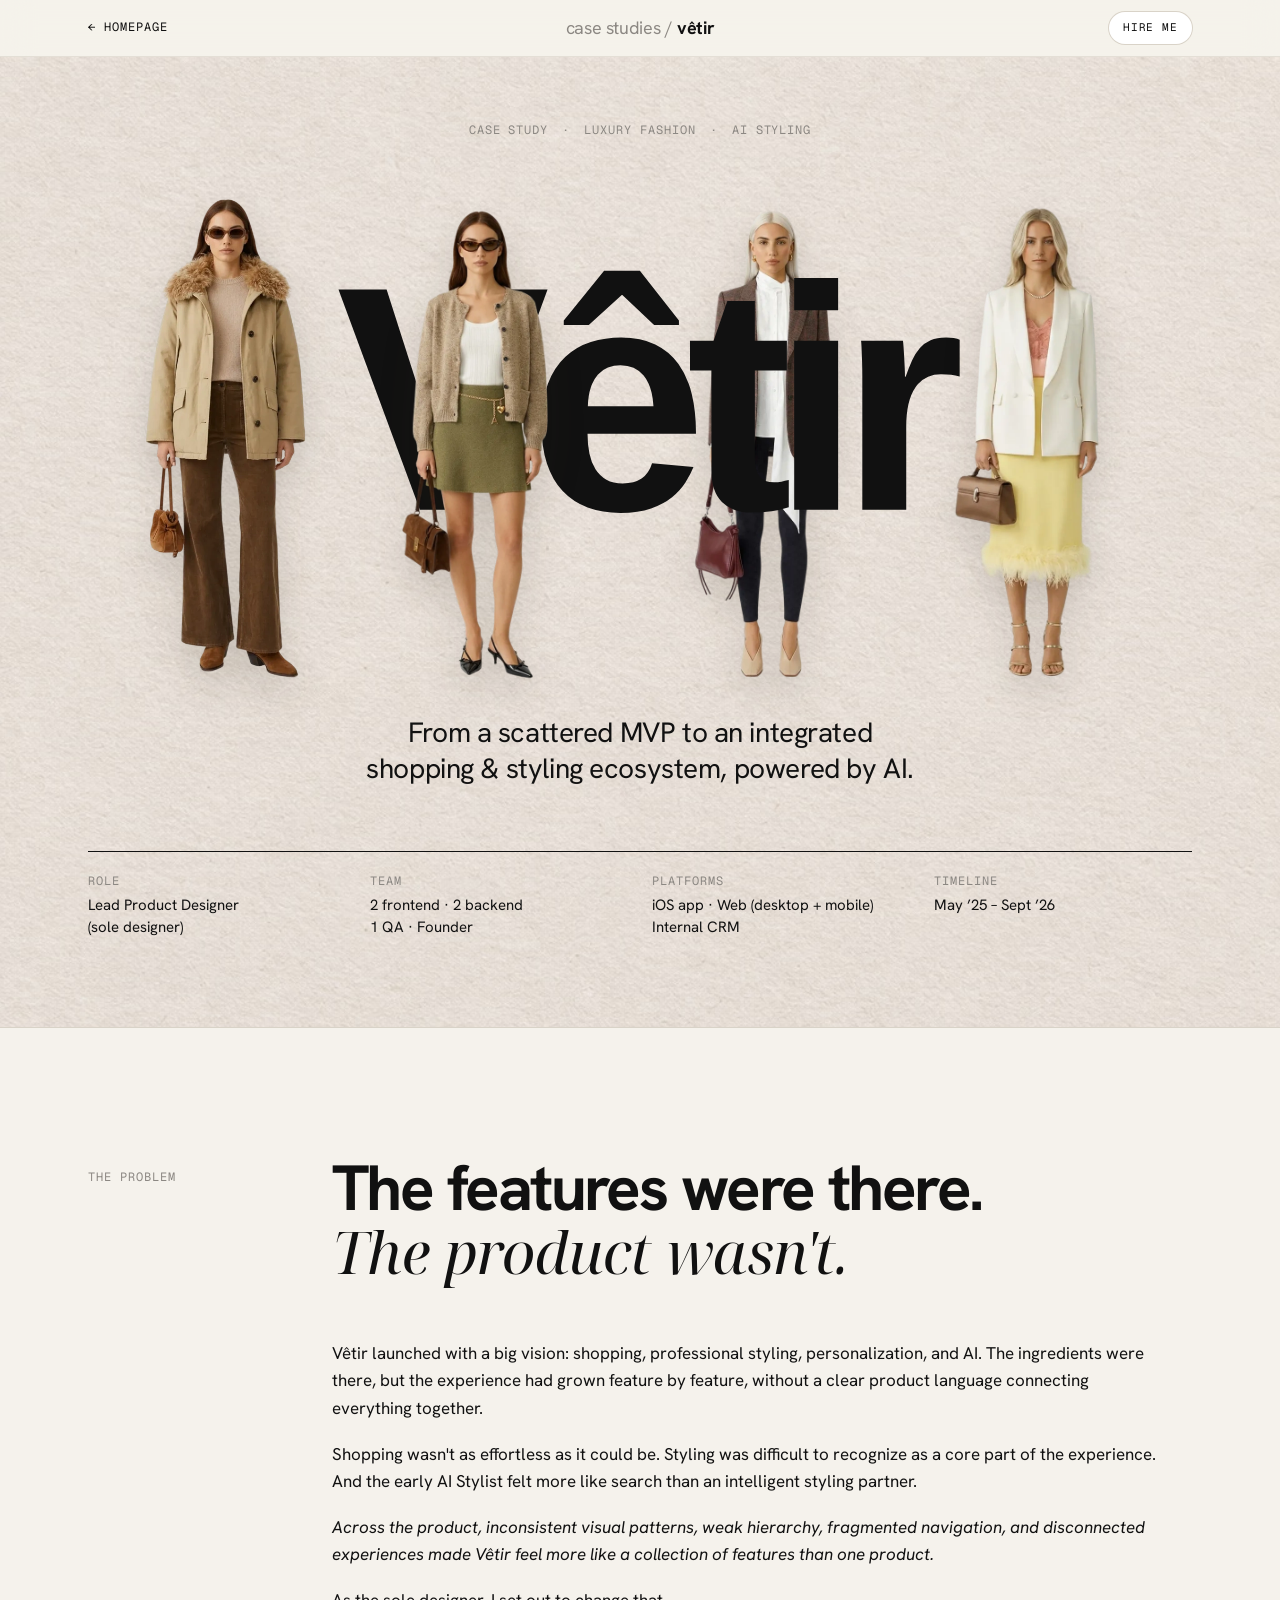
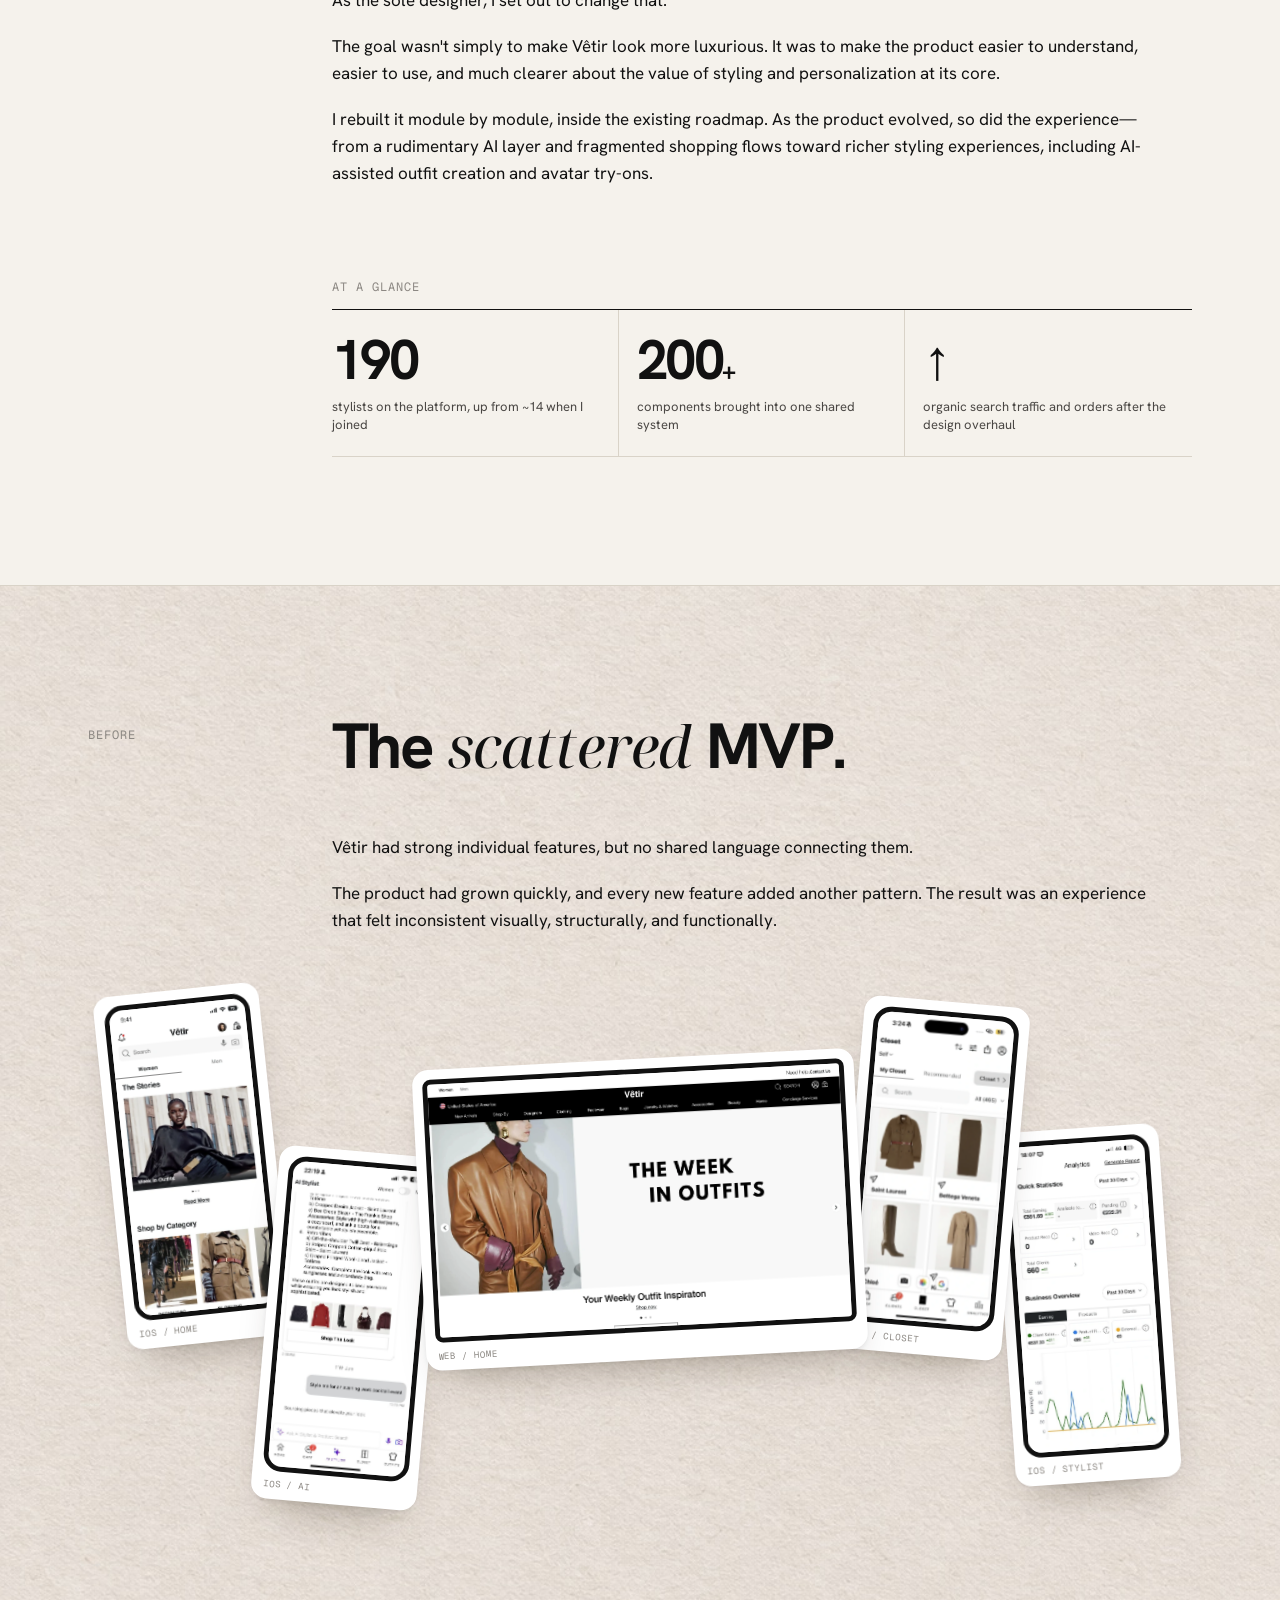
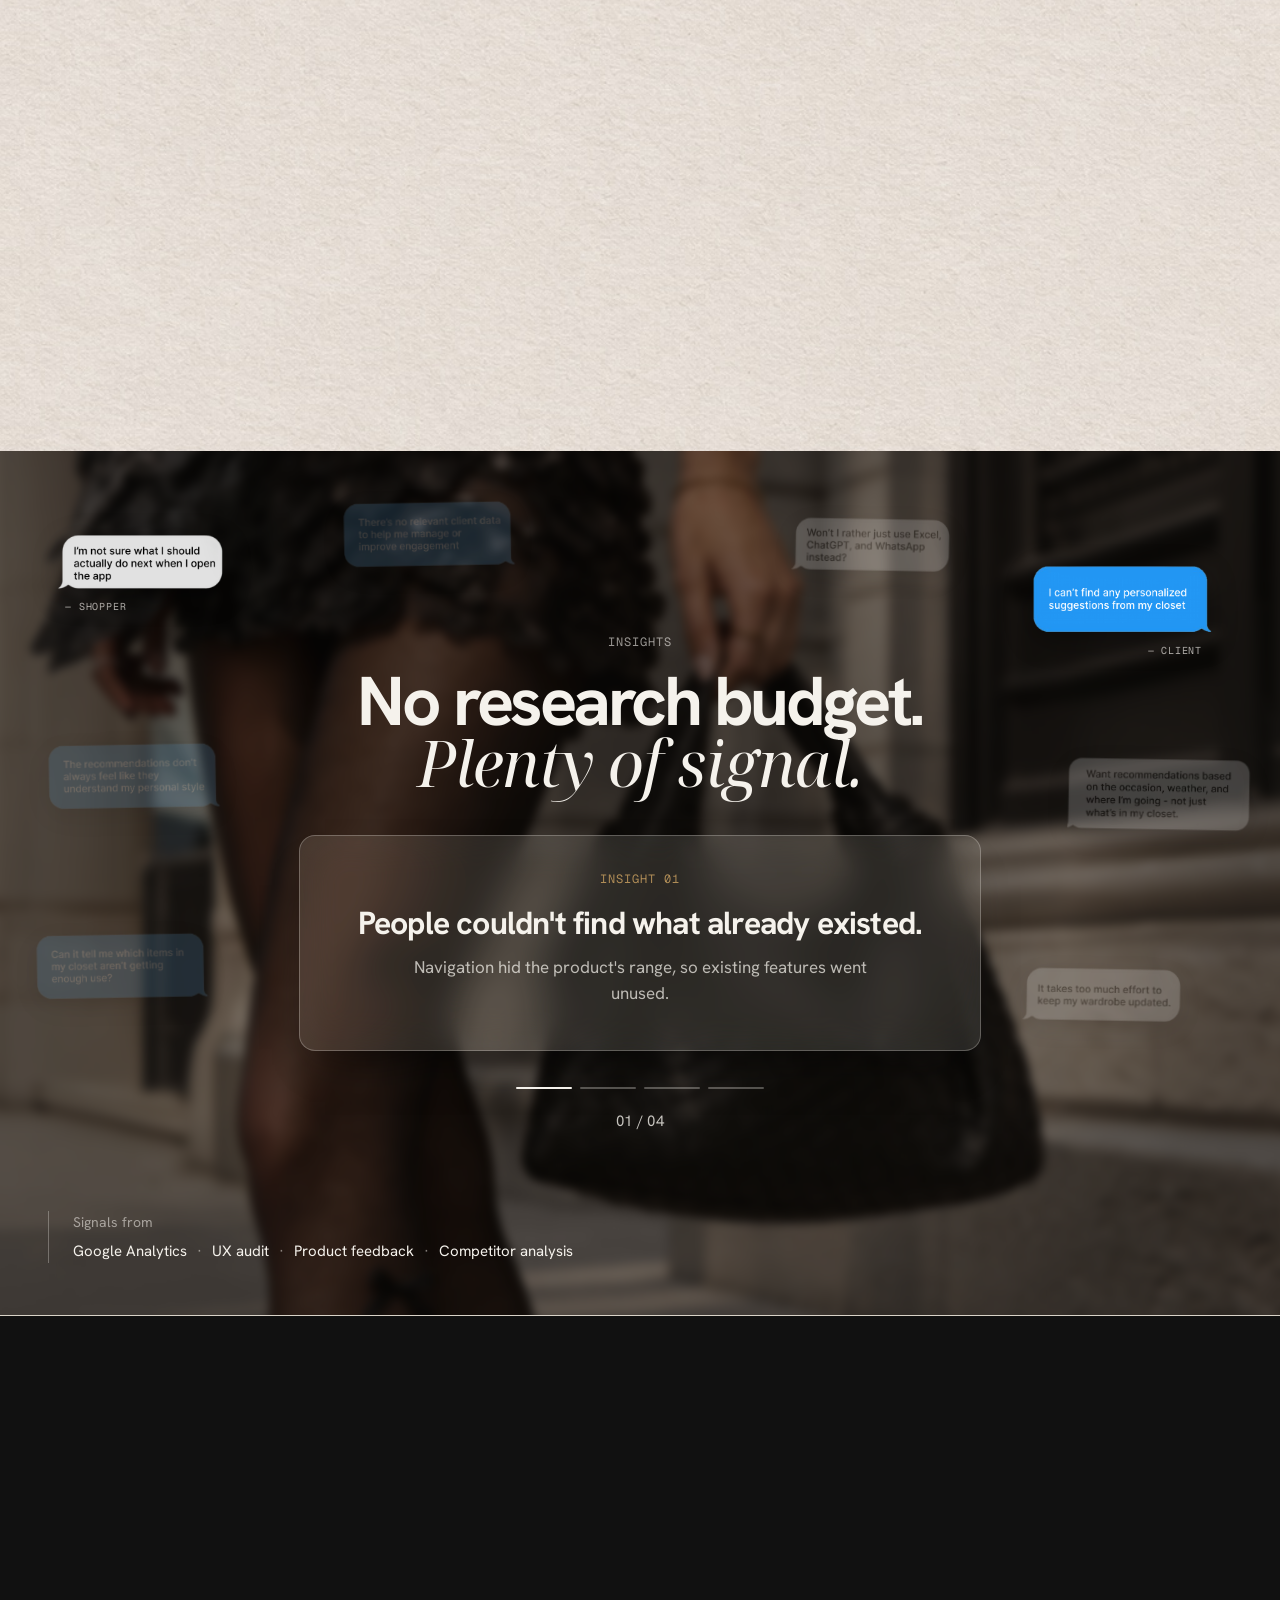
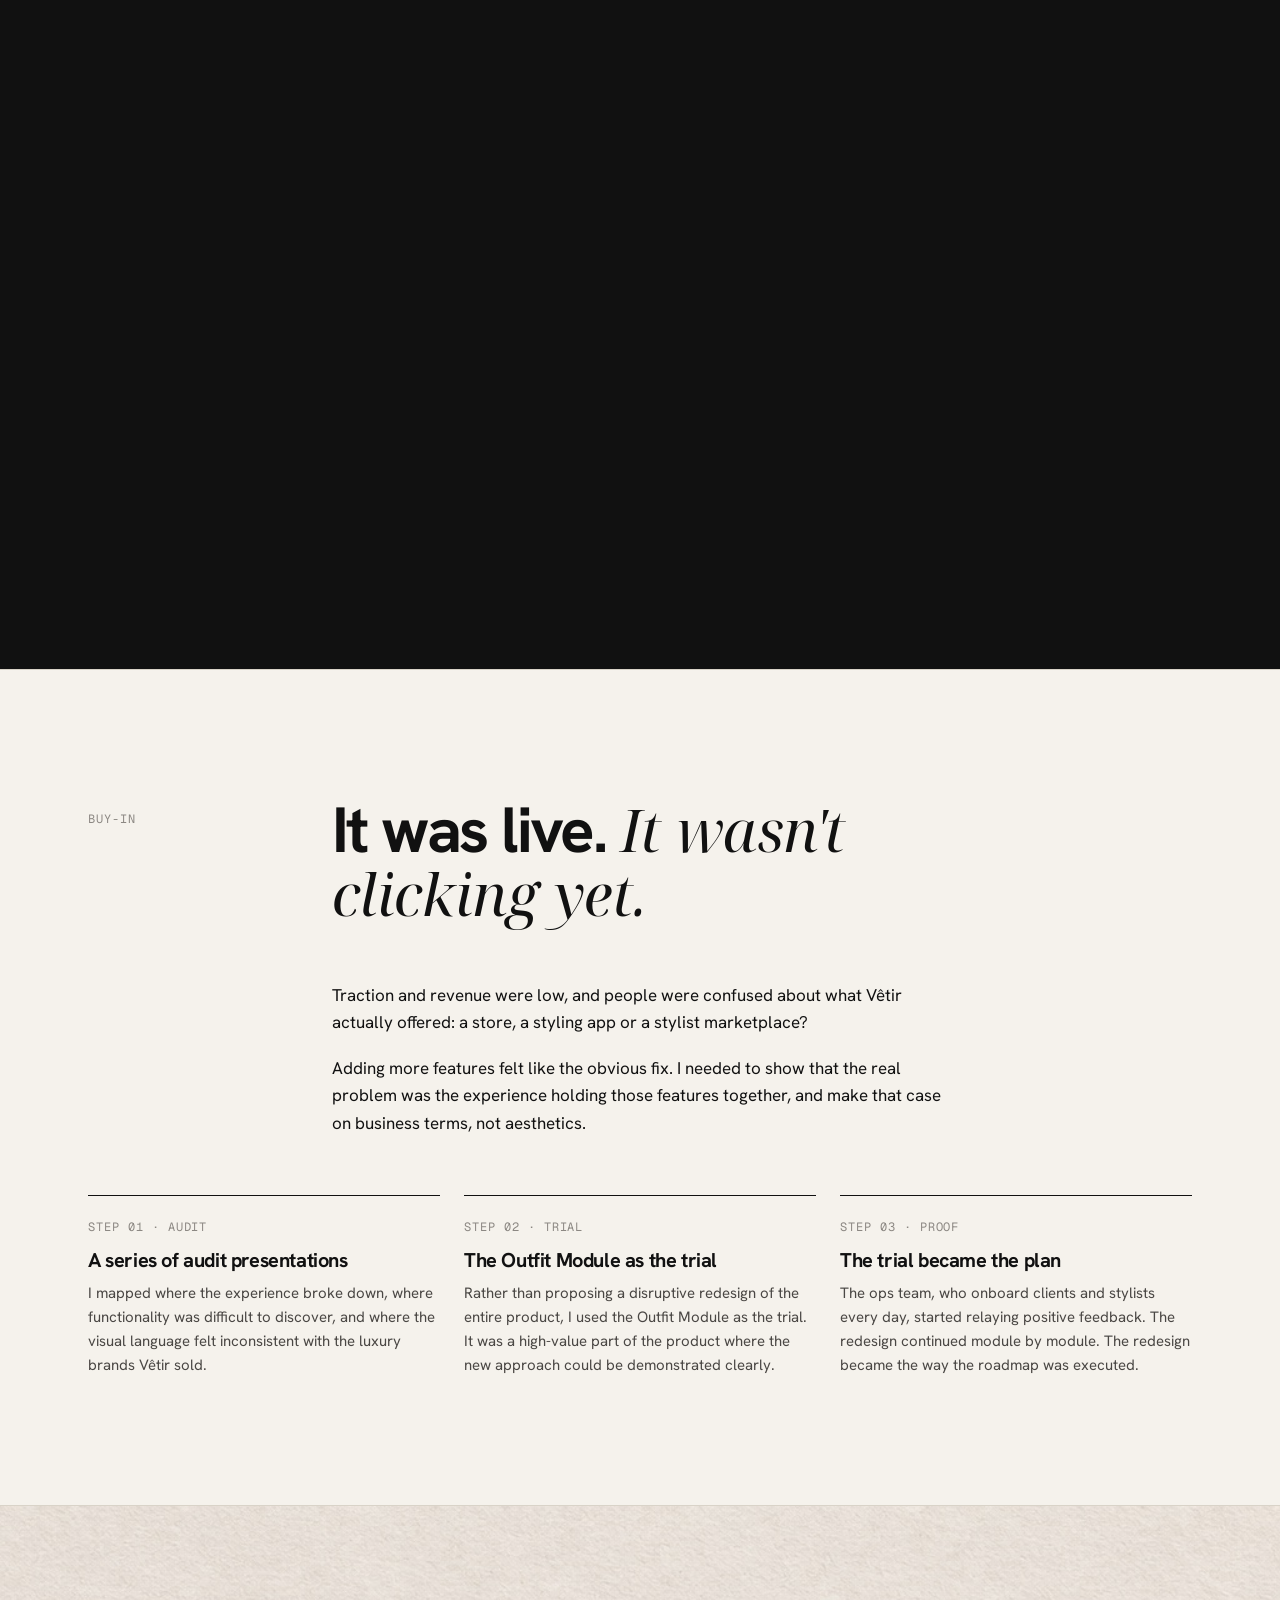
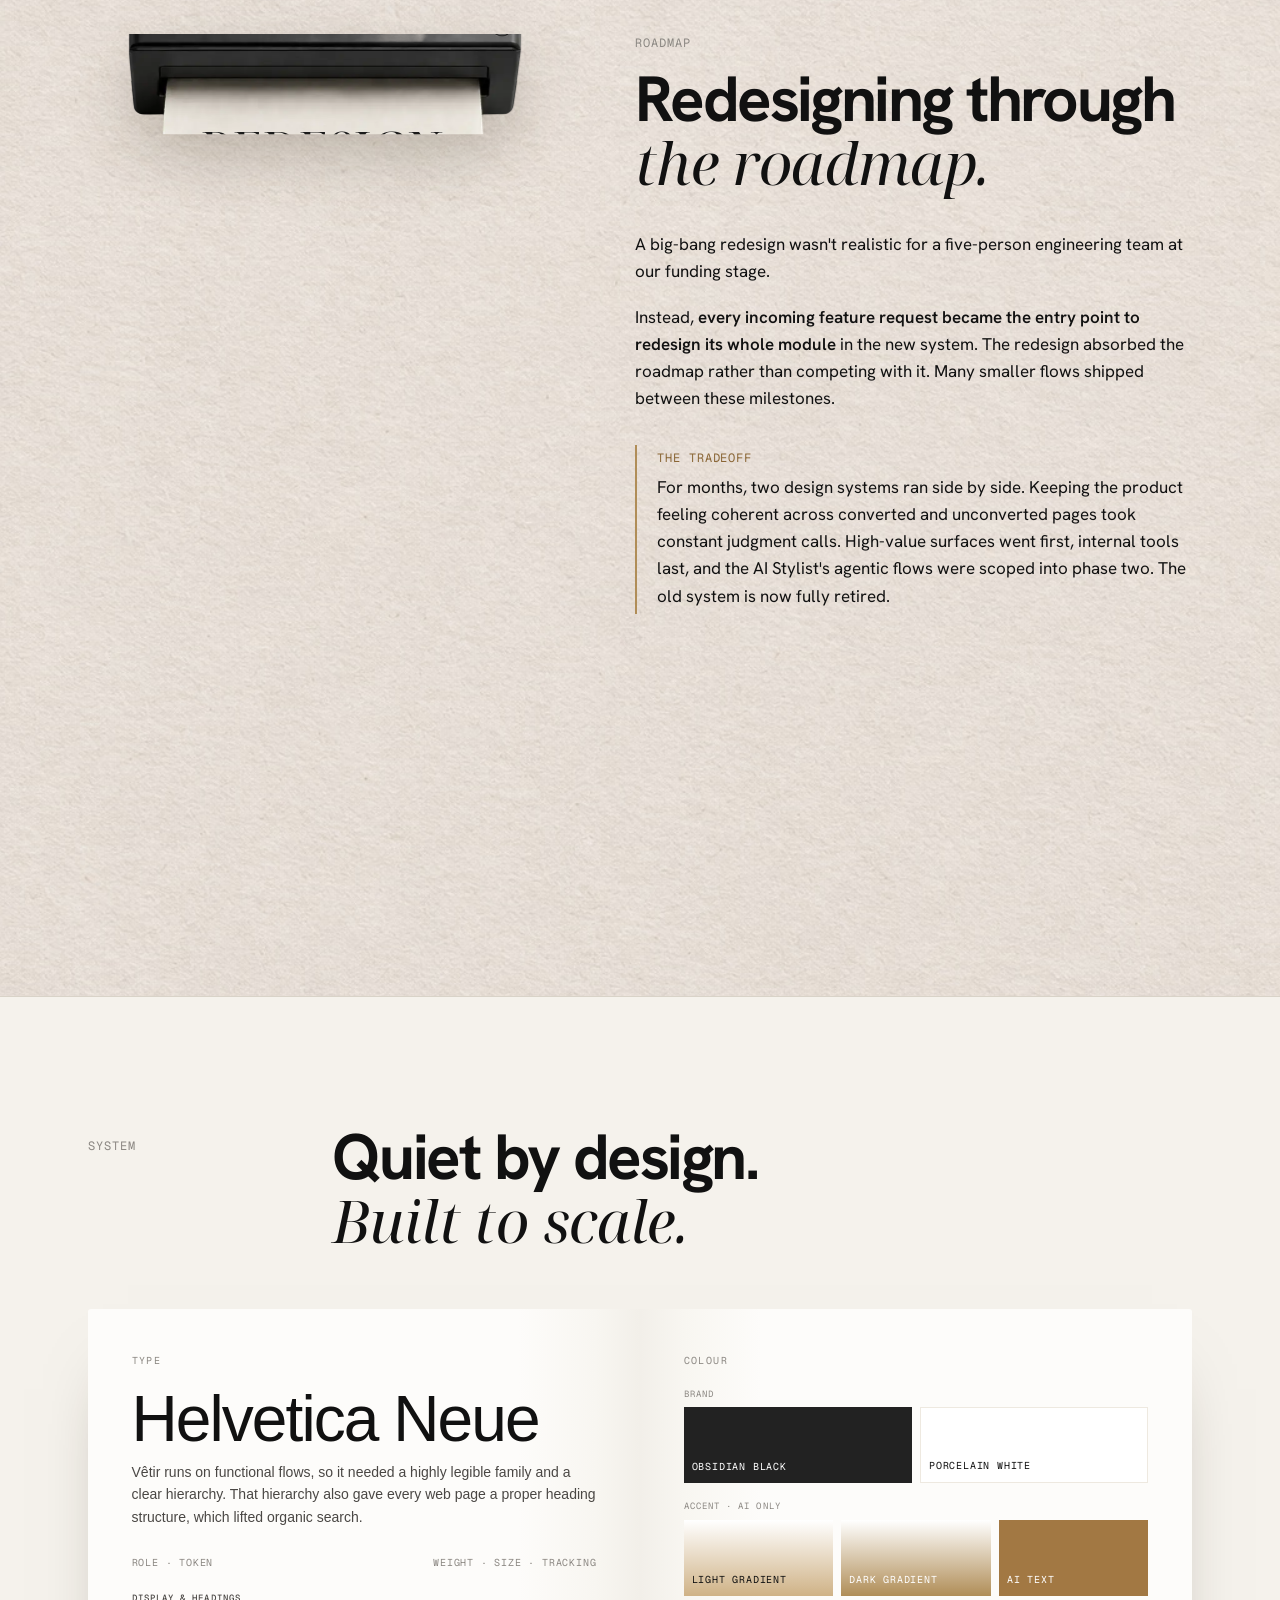
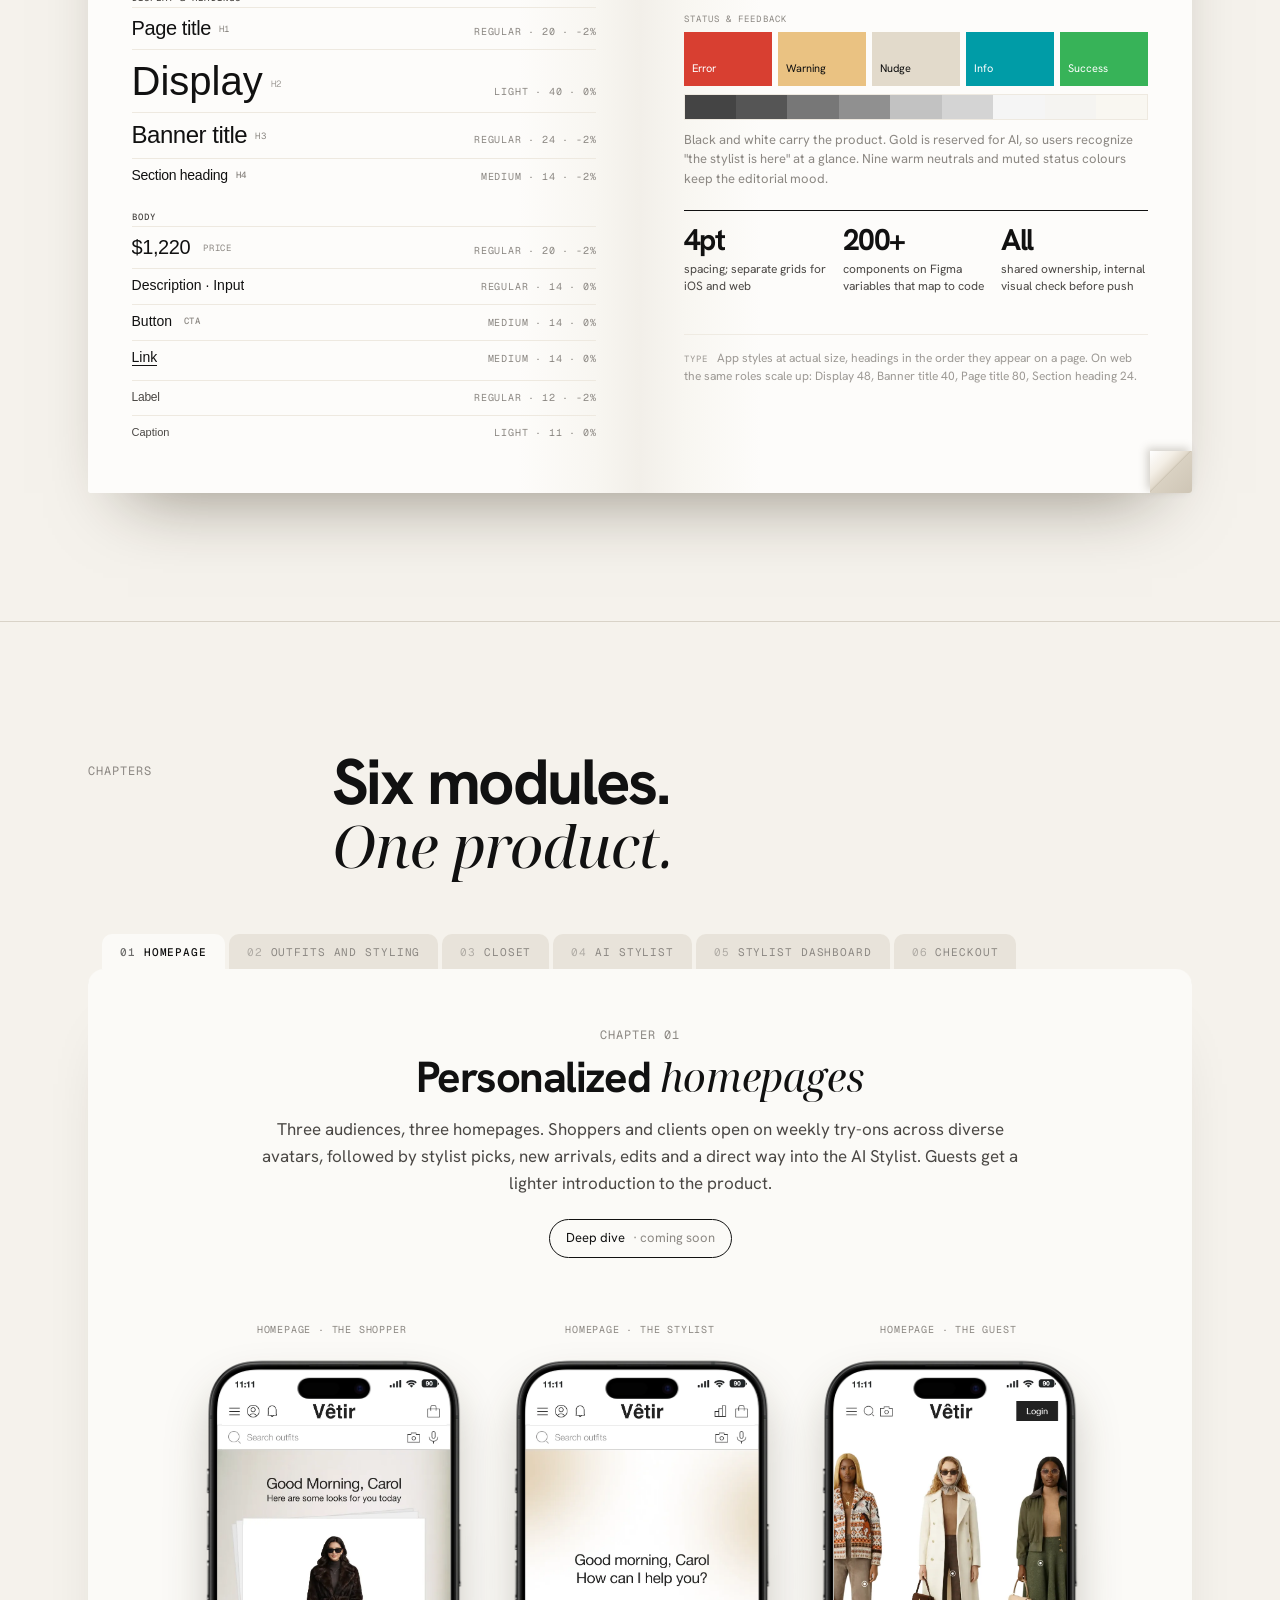
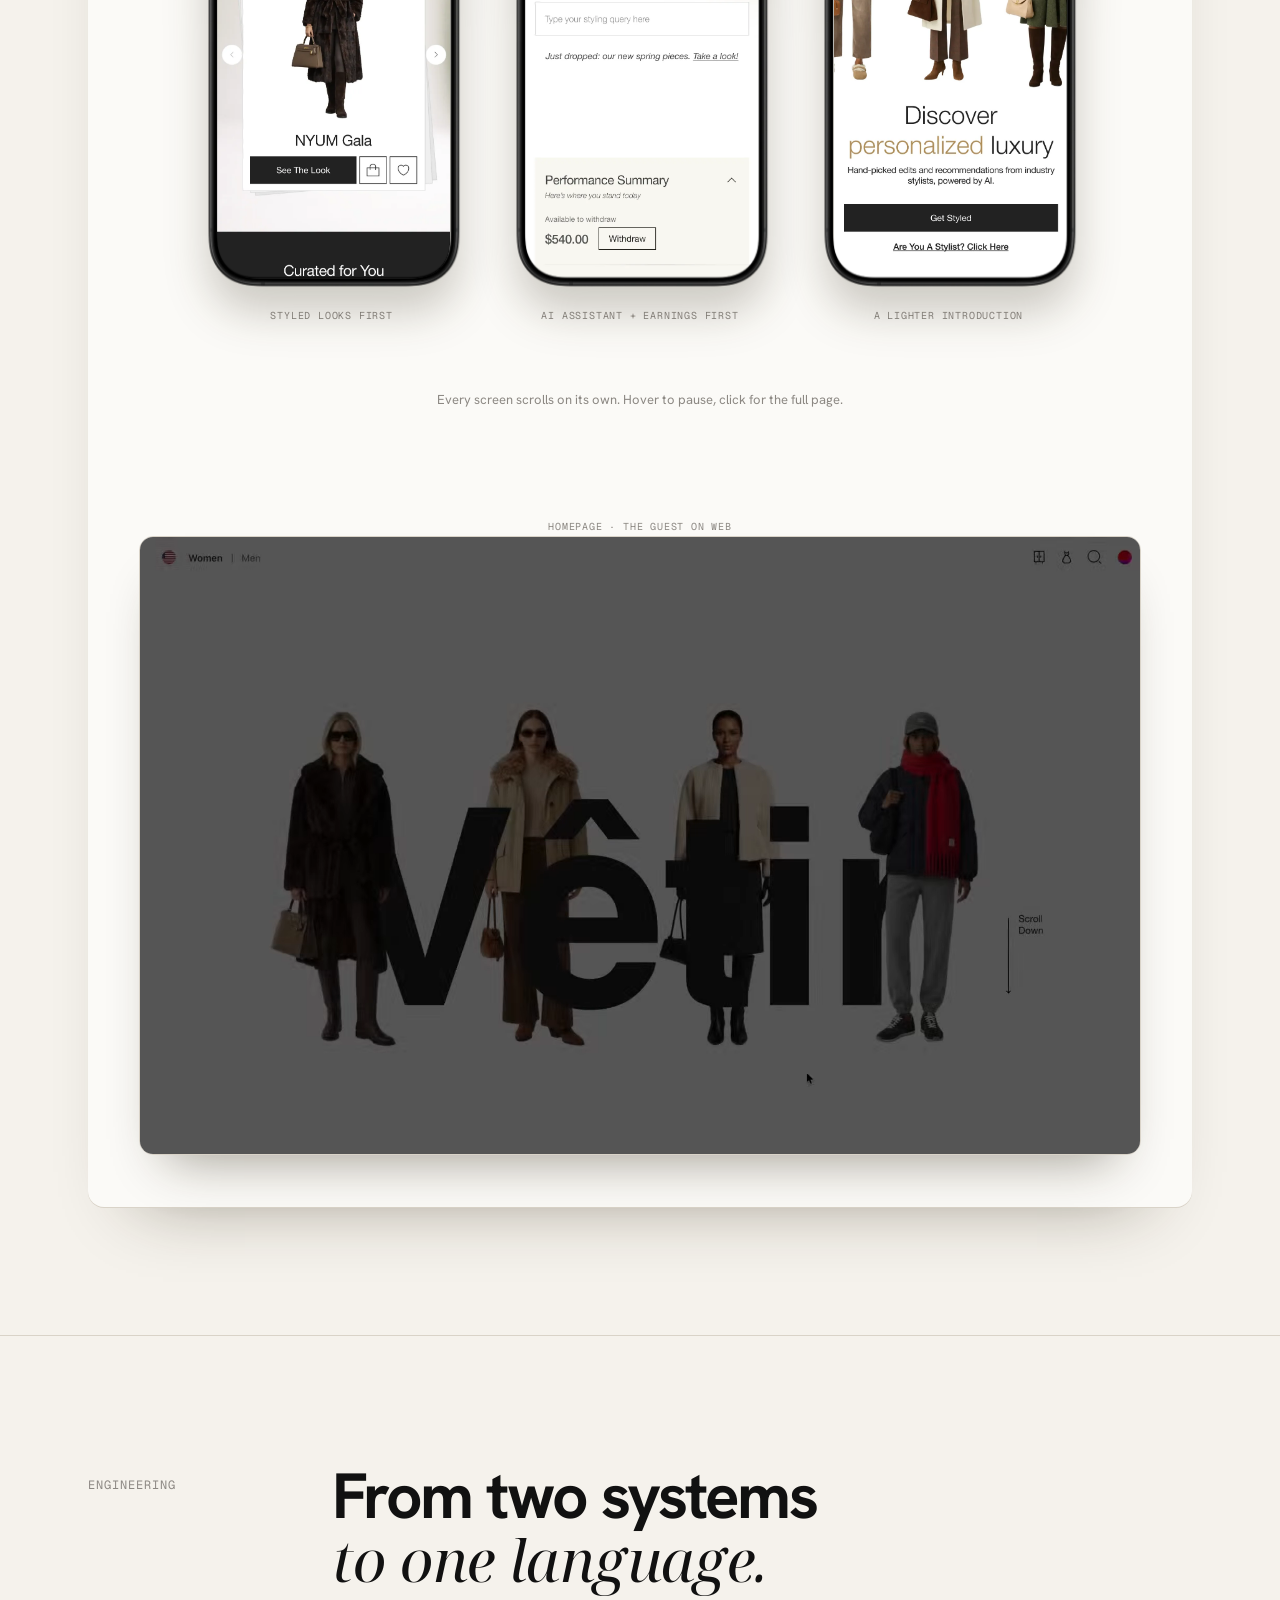
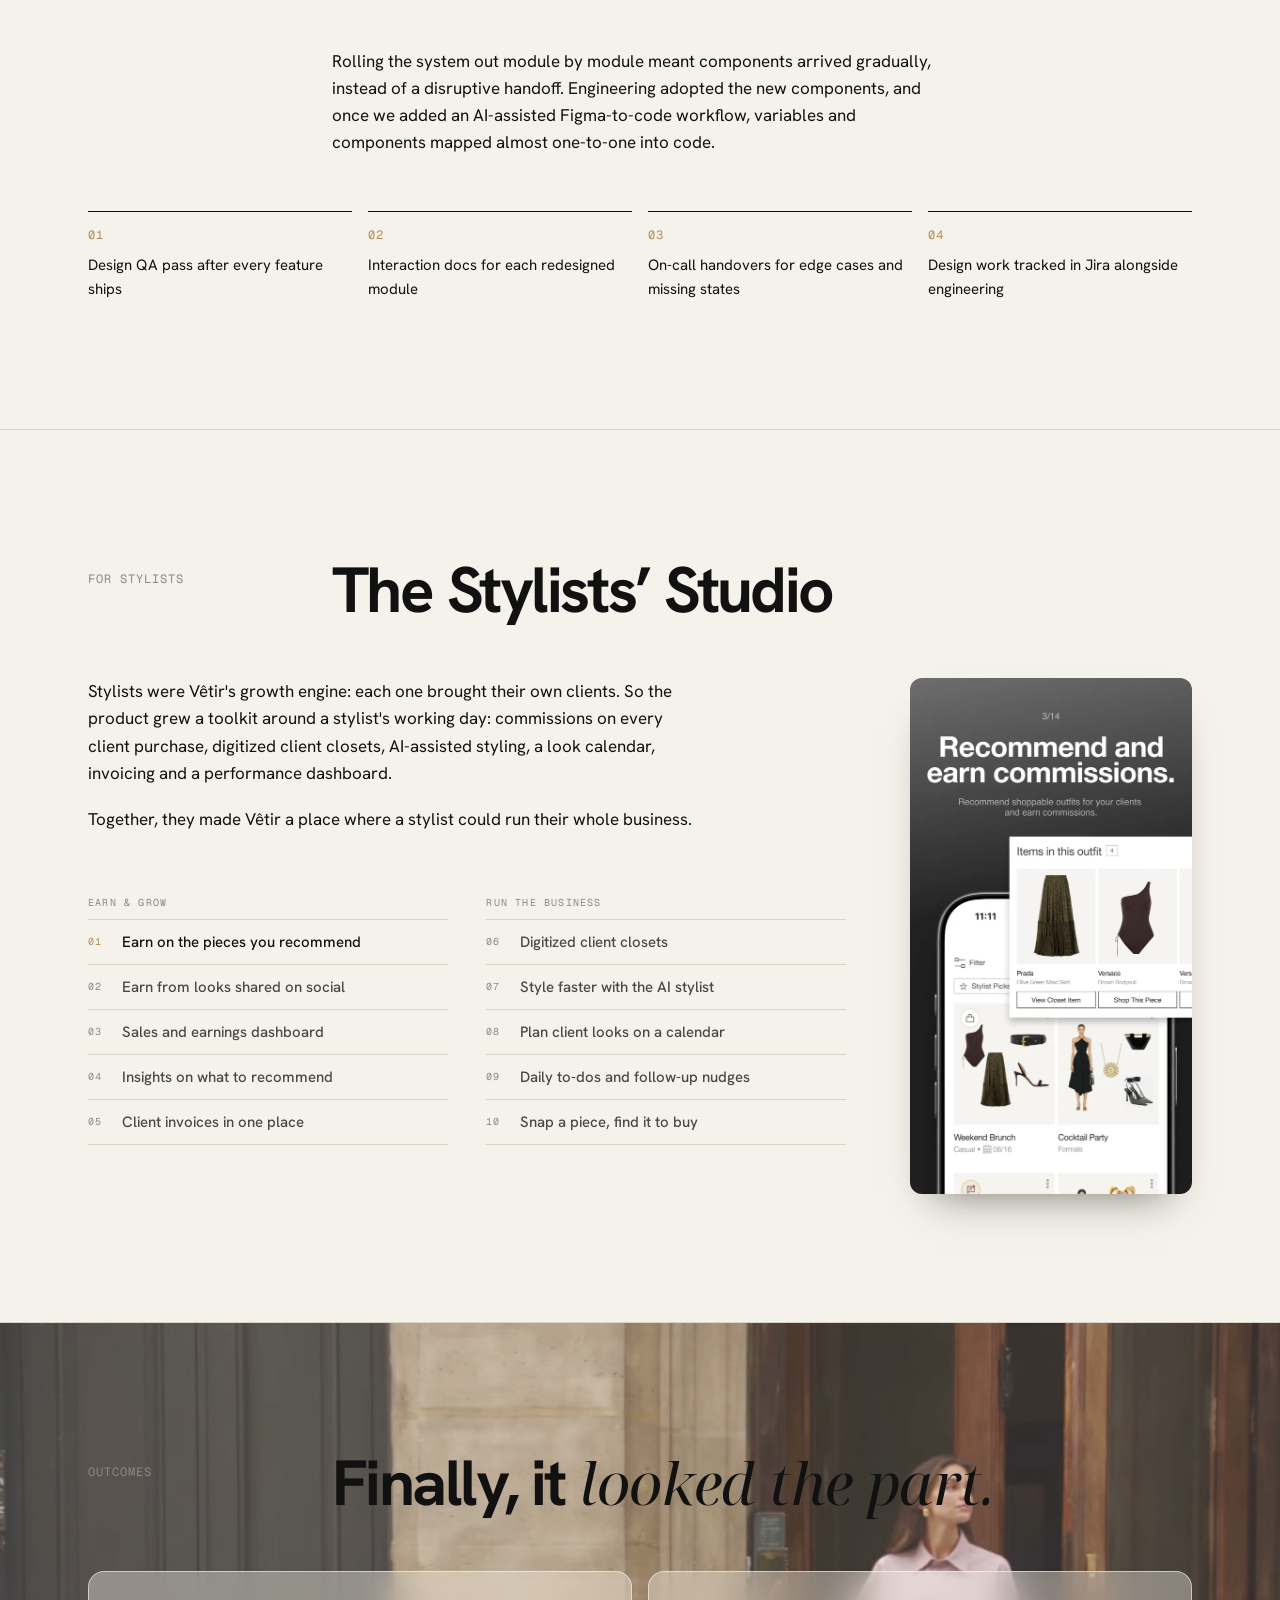
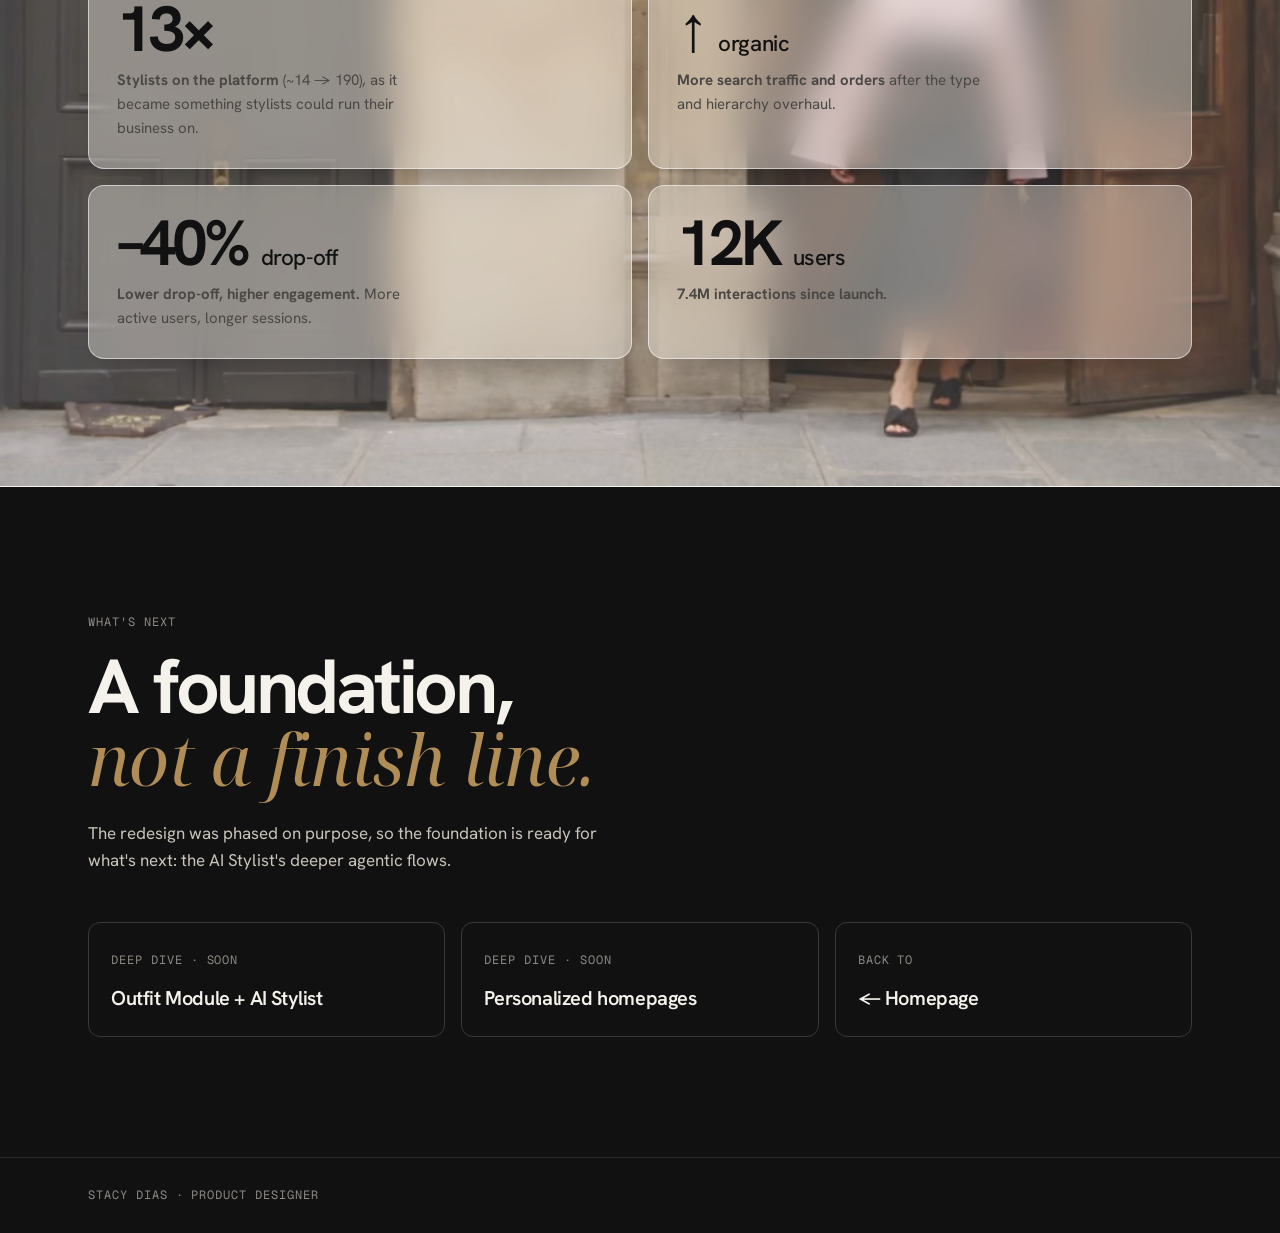
==== commit 03996349: "Intro layout, Edelweiss brand, skills strip, PS POC video, coming-soon sidequests - Intro: stamps an" ====
--- a/vetir.html
+++ b/vetir.html
@@ -916,7 +916,7 @@
     .sf-item.is-on .sf-n { color: var(--gold); }
     .sf-item:focus-visible { outline: 2px solid var(--gold); outline-offset: 2px; }
     .sf-view { position: sticky; top: 90px; padding: 0; border: 0; background: none; cursor: zoom-in; }
-    .sf-view img { display: block; width: 100%; height: auto; border-radius: 12px; box-shadow: 0 24px 40px -24px rgba(20, 15, 5, 0.55); transition: opacity 0.18s ease; }
+    .sf-view img { display: block; width: 100%; height: auto; aspect-ratio: 600 / 1100; object-fit: cover; object-position: top; border-radius: 12px; box-shadow: 0 24px 40px -24px rgba(20, 15, 5, 0.55); transition: opacity 0.18s ease; }
     .sf-view img.is-swapping { opacity: 0; }
     @media (max-width: 860px) {
       .sf { grid-template-columns: 1fr; }
@@ -1467,90 +1467,18 @@
         </div>
 
         <div class="ch-tabs reveal" role="tablist" aria-label="Chapters">
-          <button class="ch-tab on" type="button" role="tab" id="tab-ch-outfit" aria-controls="ch-outfit" aria-selected="true" data-ai><span class="n">01</span>Outfits and Styling</button>
-          <button class="ch-tab" type="button" role="tab" id="tab-ch-closet" aria-controls="ch-closet" aria-selected="false"><span class="n">02</span>Closet</button>
-          <button class="ch-tab" type="button" role="tab" id="tab-ch-ai" aria-controls="ch-ai" aria-selected="false" data-ai><span class="n">03</span>AI Stylist</button>
-          <button class="ch-tab" type="button" role="tab" id="tab-ch-home" aria-controls="ch-home" aria-selected="false"><span class="n">04</span>Homepages</button>
+          <button class="ch-tab on" type="button" role="tab" id="tab-ch-home" aria-controls="ch-home" aria-selected="true"><span class="n">01</span>Homepage</button>
+          <button class="ch-tab" type="button" role="tab" id="tab-ch-outfit" aria-controls="ch-outfit" aria-selected="false" data-ai><span class="n">02</span>Outfits and Styling</button>
+          <button class="ch-tab" type="button" role="tab" id="tab-ch-closet" aria-controls="ch-closet" aria-selected="false"><span class="n">03</span>Closet</button>
+          <button class="ch-tab" type="button" role="tab" id="tab-ch-ai" aria-controls="ch-ai" aria-selected="false" data-ai><span class="n">04</span>AI Stylist</button>
           <button class="ch-tab" type="button" role="tab" id="tab-ch-dash" aria-controls="ch-dash" aria-selected="false"><span class="n">05</span>Stylist dashboard</button>
           <button class="ch-tab" type="button" role="tab" id="tab-ch-checkout" aria-controls="ch-checkout" aria-selected="false"><span class="n">06</span>Checkout</button>
         </div>
         <div class="ch-panel" id="ch-panel">
-          <article class="ch-pane on chapter" id="ch-outfit" role="tabpanel" aria-labelledby="tab-ch-outfit">
-          <div class="ch-text">
-            <span class="mono">Chapter 01</span>
-            <h3>Curated Looks<br><em>+ AI Styling</em></h3>
-            <div class="ba">
-              <span class="mono">Before</span><span>A static canvas, one undifferentiated product list, and AI help in a separate chat.</span>
-              <span class="mono">After</span><span class="after">The AI Stylist lives inside the canvas. Ask for ideas while you build.</span>
-            </div>
-            <p>Auto-arranged compositions, auto-filled outfit details, image-based search, looks built from a reference photo, and a calendar to plan ahead. The canvas <em class="serif-i">is</em> a flat lay, so that's how it's shown here.</p>
-            <a class="deep" href="#" aria-disabled="true">Deep dive <span class="soon">· coming soon</span></a>
-          </div>
-          <div class="ootd">
-            <div class="sheet">
-              <img class="ootd-look is-shown" src="img/Vetir/New%20Work/Chapter1.webp" alt="New outfit canvas with the AI Stylist suggesting flats inside the canvas">
-              <img class="ootd-look" src="img/Vetir/New%20Work/Chapter1a.webp" alt="My Outfits screen with a styled Black-tie Gala look">
-              <img class="ootd-look" src="img/Vetir/New%20Work/Chapter1b.webp" alt="All Outfits grid of saved looks, filterable by stylist picks, my looks and trending">
-            </div>
-          </div>
-        <!-- HIDDEN (Oct 2026): before/after compare slider for the outfit canvas. Waiting on real old/new canvas screens + AI Stylist recording. Remove `hidden` to show it again. -->
-        <div class="ch-wide" hidden>
-          <div class="compare" data-compare style="aspect-ratio: 16/7">
-            <figure class="ph after-ph"><svg><use href="#i-img"/></svg><div class="ph-tag">After · new canvas</div><div class="ph-desc">Embedded AI Stylist, closet/wishlist tags, auto-composition</div></figure>
-            <figure class="ph before-ph"><svg><use href="#i-img"/></svg><div class="ph-tag">Before · old canvas</div><div class="ph-desc">Bottom-sheet product list</div></figure>
-            <span class="tag b mono">Before</span><span class="tag a mono">After</span>
-            <div class="handle"></div>
-            <input type="range" min="0" max="100" value="50" aria-label="Compare before and after">
-          </div>
-          <p class="cap"><b>Drag to compare</b> the real screens. Plus an 8–10s recording of the AI Stylist inside the canvas.</p>
-        </div>
-        </article>
-          <article class="ch-pane chapter flip" id="ch-closet" role="tabpanel" aria-labelledby="tab-ch-closet" hidden>
-          <div class="ch-text">
-            <span class="mono">Chapter 02</span>
-            <h3>Closets <em>and wardrobe management</em></h3>
-            <div class="ba">
-              <span class="mono">Before</span><span>Everything in one list.</span>
-              <span class="mono">After</span><span class="after">Closet, wishlist and stylist-recommended pieces, each with its own clear treatment.</span>
-            </div>
-          </div>
-          <div class="pair phones single">
-            <figure class="ph closet-card"><img class="ph-fill" src="img/Vetir/New%20Work/Chapter2.webp" alt="New closet with closets, cities and categories"></figure>
-          </div>
-        </article>
-          <article class="ch-pane chapter" id="ch-ai" role="tabpanel" aria-labelledby="tab-ch-ai" hidden>
-          <div class="ch-text">
-            <span class="mono">Chapter 03 · <span style="color:var(--gold)">✦ AI</span></span>
-            <h3>AI Stylist <em>+ try-on</em></h3>
-            <div class="ba">
-              <span class="mono">Before</span><span>Type a query, get a wall of products. It felt like search.</span>
-              <span class="mono">After</span><span class="after">Styled outfits in the chat, and try-ons at the moment of purchase: see it on you, see what pairs with it.</span>
-            </div>
-          </div>
-          <div class="masonry" aria-label="Search grid with a stylist reply on top">
-            <span class="masonry-tag mono">Before: a wall of results</span>
-            <div class="colm">
-              <div class="tile" style="height:190px"><img src="img/Vetir/New%20Work/Chapter3bg/aistylistsearch1.webp" alt="" loading="lazy"></div>
-              <div class="tile" style="height:250px"><img src="img/Vetir/New%20Work/Chapter3bg/aistylistsearch6.webp" alt="" loading="lazy"></div>
-            </div>
-            <div class="colm">
-              <div class="tile" style="height:240px"><img src="img/Vetir/New%20Work/Chapter3bg/aistylistsearch7.webp" alt="" loading="lazy"></div>
-              <div class="tile" style="height:210px"><img src="img/Vetir/New%20Work/Chapter3bg/aistylistsearch3.webp" alt="" loading="lazy"></div>
-              <div class="tile" style="height:200px"><img src="img/Vetir/New%20Work/Chapter3bg/aistylistsearch8.webp" alt="" loading="lazy"></div>
-            </div>
-            <div class="colm">
-              <div class="tile" style="height:200px"><img src="img/Vetir/New%20Work/Chapter3bg/aistylistsearch2.webp" alt="" loading="lazy"></div>
-              <div class="tile" style="height:170px"><img src="img/Vetir/New%20Work/Chapter3bg/aistylistsearch5.webp" alt="" loading="lazy"></div>
-              <div class="tile" style="height:220px"><img src="img/Vetir/New%20Work/Chapter3bg/aistylistsearch4.webp" alt="" loading="lazy"></div>
-            </div>
-            <div class="searchbar"><svg viewBox="0 0 24 24" aria-hidden="true"><circle cx="11" cy="11" r="7"/><path d="M20 20l-4-4"/></svg><span>Something chic for dinner<span class="caret"></span></span></div>
-            <figure class="ph phone after after-phone"><img class="ph-fill" src="img/Vetir/New%20Work/Chapter3.webp" alt="AI Stylist suggesting summer soiree looks on a try-on avatar"></figure>
-          </div>
-        </article>
-          <article class="ch-pane chapter stack" id="ch-home" role="tabpanel" aria-labelledby="tab-ch-home" hidden>
+          <article class="ch-pane on chapter stack" id="ch-home" role="tabpanel" aria-labelledby="tab-ch-home">
           <div class="stack-top">
             <div class="ch-text">
-              <span class="mono">Chapter 04</span>
+              <span class="mono">Chapter 01</span>
               <h3>Personalized <em>homepages</em></h3>
               <p>Three audiences, three homepages. Shoppers and clients open on weekly try-ons across diverse avatars, followed by stylist picks, new arrivals, edits and a direct way into the AI Stylist. Guests get a lighter introduction to the product.</p>
               <a class="deep" href="#" aria-disabled="true">Deep dive <span class="soon">· coming soon</span></a>
@@ -1601,6 +1529,78 @@
               </video>
             </div>
           </figure>
+        </article>
+          <article class="ch-pane chapter" id="ch-outfit" role="tabpanel" aria-labelledby="tab-ch-outfit" hidden>
+          <div class="ch-text">
+            <span class="mono">Chapter 02</span>
+            <h3>Curated Looks<br><em>+ AI Styling</em></h3>
+            <div class="ba">
+              <span class="mono">Before</span><span>A static canvas, one undifferentiated product list, and AI help in a separate chat.</span>
+              <span class="mono">After</span><span class="after">The AI Stylist lives inside the canvas. Ask for ideas while you build.</span>
+            </div>
+            <p>Auto-arranged compositions, auto-filled outfit details, image-based search, looks built from a reference photo, and a calendar to plan ahead. The canvas <em class="serif-i">is</em> a flat lay, so that's how it's shown here.</p>
+            <a class="deep" href="#" aria-disabled="true">Deep dive <span class="soon">· coming soon</span></a>
+          </div>
+          <div class="ootd">
+            <div class="sheet">
+              <img class="ootd-look is-shown" src="img/Vetir/New%20Work/Chapter1.webp" alt="New outfit canvas with the AI Stylist suggesting flats inside the canvas">
+              <img class="ootd-look" src="img/Vetir/New%20Work/Chapter1a.webp" alt="My Outfits screen with a styled Black-tie Gala look">
+              <img class="ootd-look" src="img/Vetir/New%20Work/Chapter1b.webp" alt="All Outfits grid of saved looks, filterable by stylist picks, my looks and trending">
+            </div>
+          </div>
+        <!-- HIDDEN (Oct 2026): before/after compare slider for the outfit canvas. Waiting on real old/new canvas screens + AI Stylist recording. Remove `hidden` to show it again. -->
+        <div class="ch-wide" hidden>
+          <div class="compare" data-compare style="aspect-ratio: 16/7">
+            <figure class="ph after-ph"><svg><use href="#i-img"/></svg><div class="ph-tag">After · new canvas</div><div class="ph-desc">Embedded AI Stylist, closet/wishlist tags, auto-composition</div></figure>
+            <figure class="ph before-ph"><svg><use href="#i-img"/></svg><div class="ph-tag">Before · old canvas</div><div class="ph-desc">Bottom-sheet product list</div></figure>
+            <span class="tag b mono">Before</span><span class="tag a mono">After</span>
+            <div class="handle"></div>
+            <input type="range" min="0" max="100" value="50" aria-label="Compare before and after">
+          </div>
+          <p class="cap"><b>Drag to compare</b> the real screens. Plus an 8–10s recording of the AI Stylist inside the canvas.</p>
+        </div>
+        </article>
+          <article class="ch-pane chapter flip" id="ch-closet" role="tabpanel" aria-labelledby="tab-ch-closet" hidden>
+          <div class="ch-text">
+            <span class="mono">Chapter 03</span>
+            <h3>Closets <em>and wardrobe management</em></h3>
+            <div class="ba">
+              <span class="mono">Before</span><span>Everything in one list.</span>
+              <span class="mono">After</span><span class="after">Closet, wishlist and stylist-recommended pieces, each with its own clear treatment.</span>
+            </div>
+          </div>
+          <div class="pair phones single">
+            <figure class="ph closet-card"><img class="ph-fill" src="img/Vetir/New%20Work/Chapter2.webp" alt="New closet with closets, cities and categories"></figure>
+          </div>
+        </article>
+          <article class="ch-pane chapter" id="ch-ai" role="tabpanel" aria-labelledby="tab-ch-ai" hidden>
+          <div class="ch-text">
+            <span class="mono">Chapter 04 · <span style="color:var(--gold)">✦ AI</span></span>
+            <h3>AI Stylist <em>+ try-on</em></h3>
+            <div class="ba">
+              <span class="mono">Before</span><span>Type a query, get a wall of products. It felt like search.</span>
+              <span class="mono">After</span><span class="after">Styled outfits in the chat, and try-ons at the moment of purchase: see it on you, see what pairs with it.</span>
+            </div>
+          </div>
+          <div class="masonry" aria-label="Search grid with a stylist reply on top">
+            <span class="masonry-tag mono">Before: a wall of results</span>
+            <div class="colm">
+              <div class="tile" style="height:190px"><img src="img/Vetir/New%20Work/Chapter3bg/aistylistsearch1.webp" alt="" loading="lazy"></div>
+              <div class="tile" style="height:250px"><img src="img/Vetir/New%20Work/Chapter3bg/aistylistsearch6.webp" alt="" loading="lazy"></div>
+            </div>
+            <div class="colm">
+              <div class="tile" style="height:240px"><img src="img/Vetir/New%20Work/Chapter3bg/aistylistsearch7.webp" alt="" loading="lazy"></div>
+              <div class="tile" style="height:210px"><img src="img/Vetir/New%20Work/Chapter3bg/aistylistsearch3.webp" alt="" loading="lazy"></div>
+              <div class="tile" style="height:200px"><img src="img/Vetir/New%20Work/Chapter3bg/aistylistsearch8.webp" alt="" loading="lazy"></div>
+            </div>
+            <div class="colm">
+              <div class="tile" style="height:200px"><img src="img/Vetir/New%20Work/Chapter3bg/aistylistsearch2.webp" alt="" loading="lazy"></div>
+              <div class="tile" style="height:170px"><img src="img/Vetir/New%20Work/Chapter3bg/aistylistsearch5.webp" alt="" loading="lazy"></div>
+              <div class="tile" style="height:220px"><img src="img/Vetir/New%20Work/Chapter3bg/aistylistsearch4.webp" alt="" loading="lazy"></div>
+            </div>
+            <div class="searchbar"><svg viewBox="0 0 24 24" aria-hidden="true"><circle cx="11" cy="11" r="7"/><path d="M20 20l-4-4"/></svg><span>Something chic for dinner<span class="caret"></span></span></div>
+            <figure class="ph phone after after-phone"><img class="ph-fill" src="img/Vetir/New%20Work/Chapter3.webp" alt="AI Stylist suggesting summer soiree looks on a try-on avatar"></figure>
+          </div>
         </article>
           <article class="ch-pane chapter" id="ch-dash" role="tabpanel" aria-labelledby="tab-ch-dash" hidden>
           <div class="ch-text">
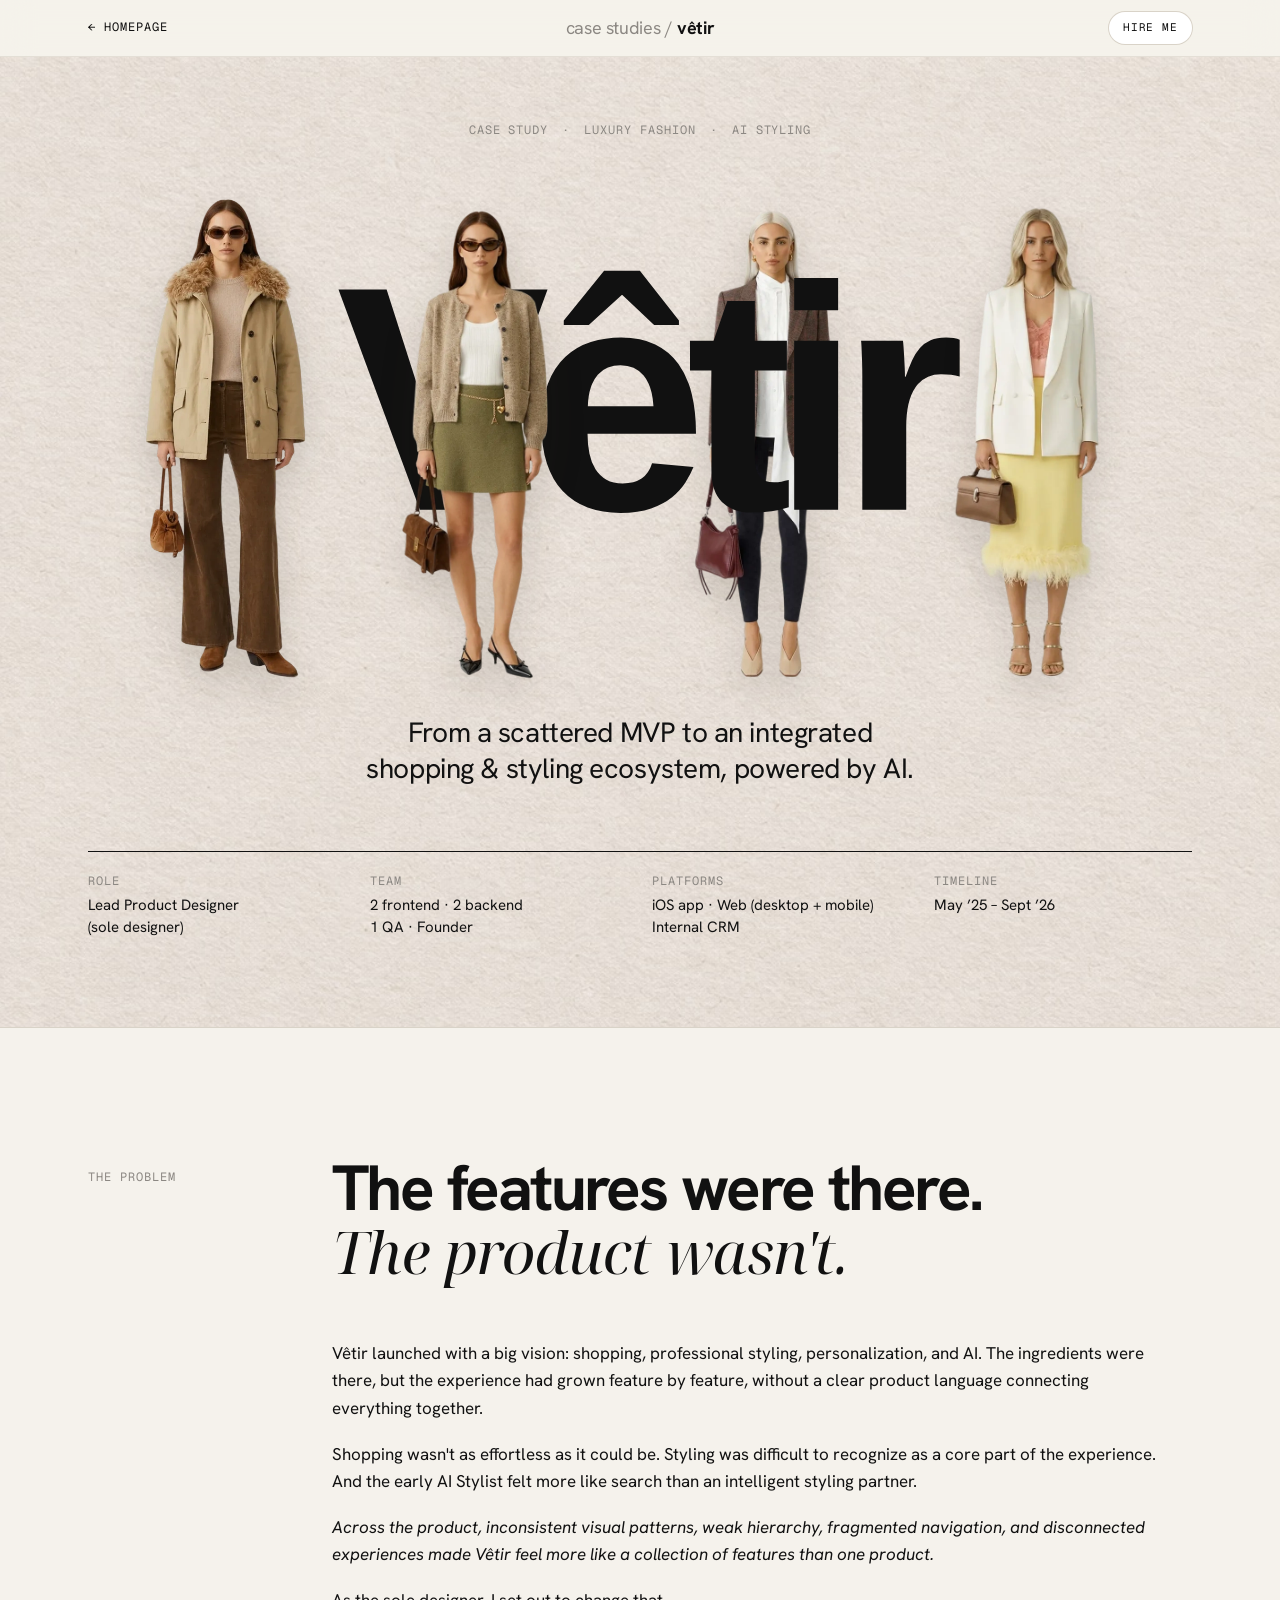
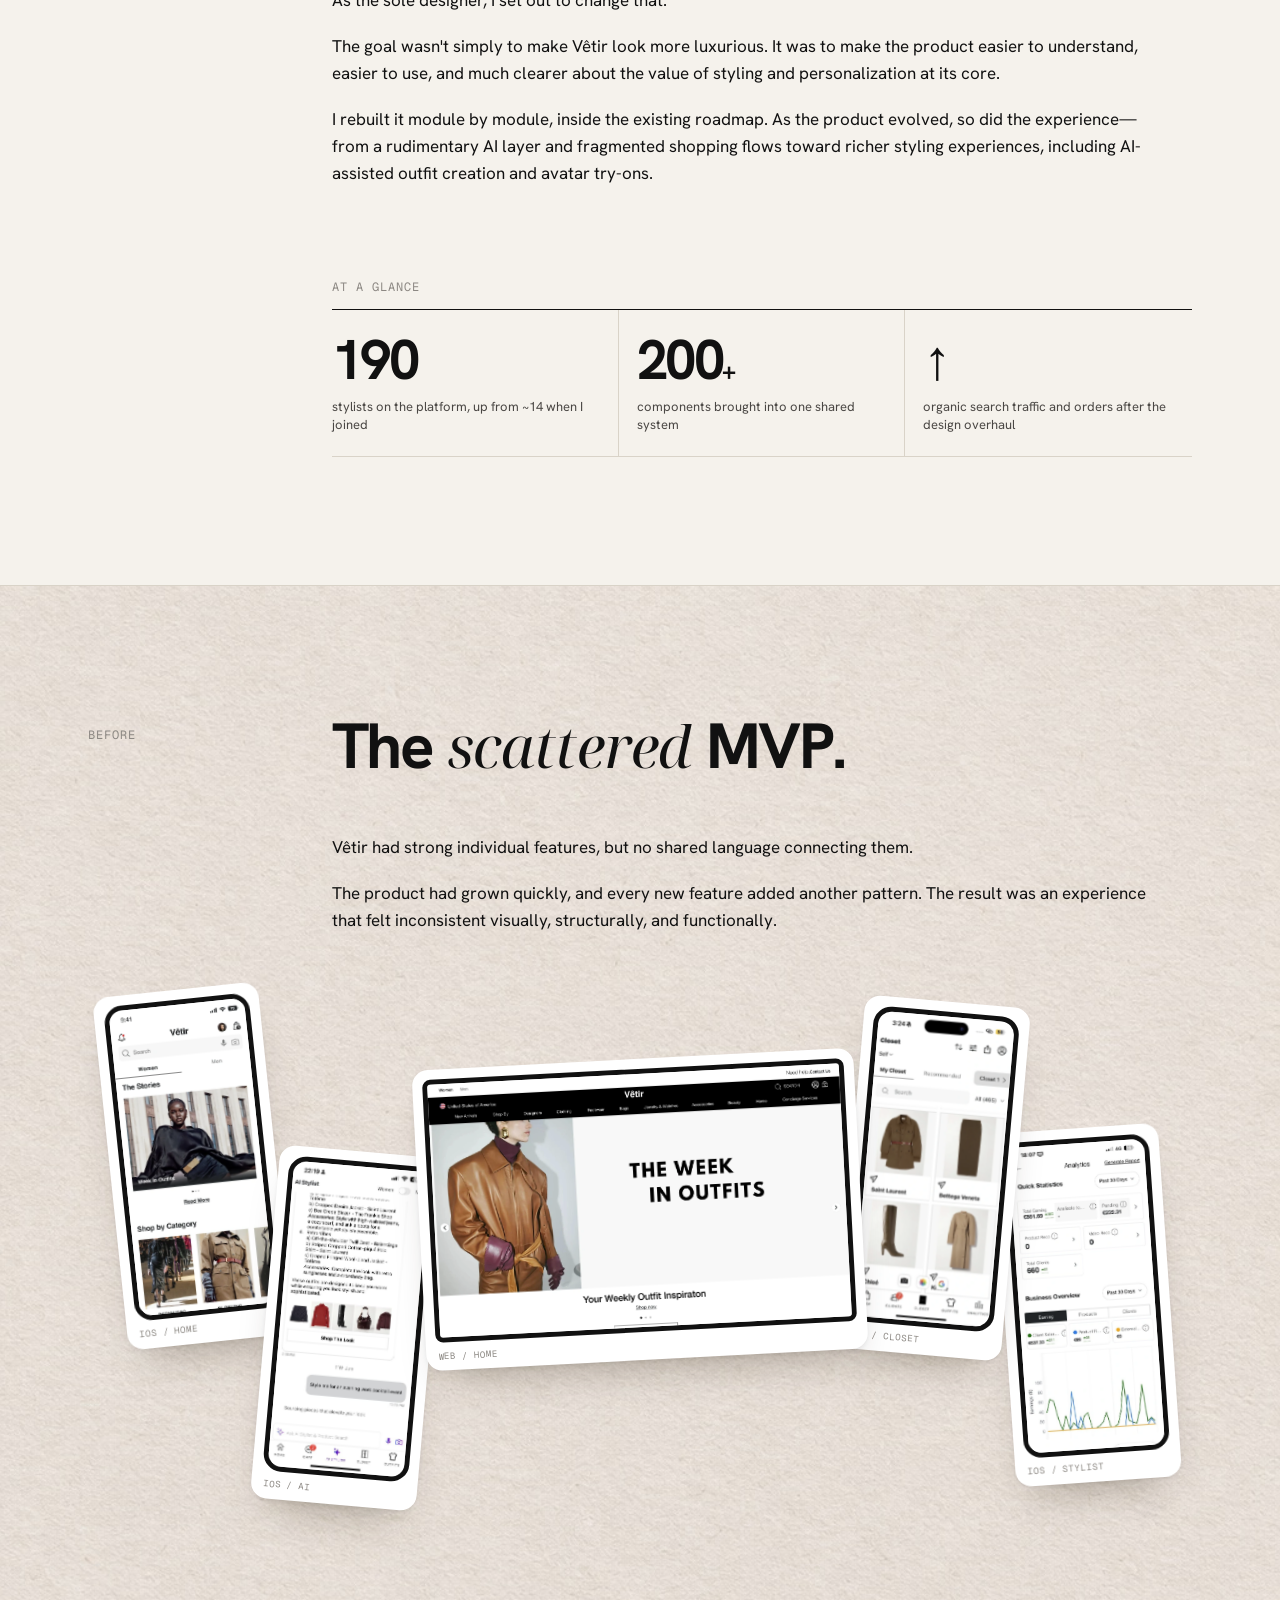
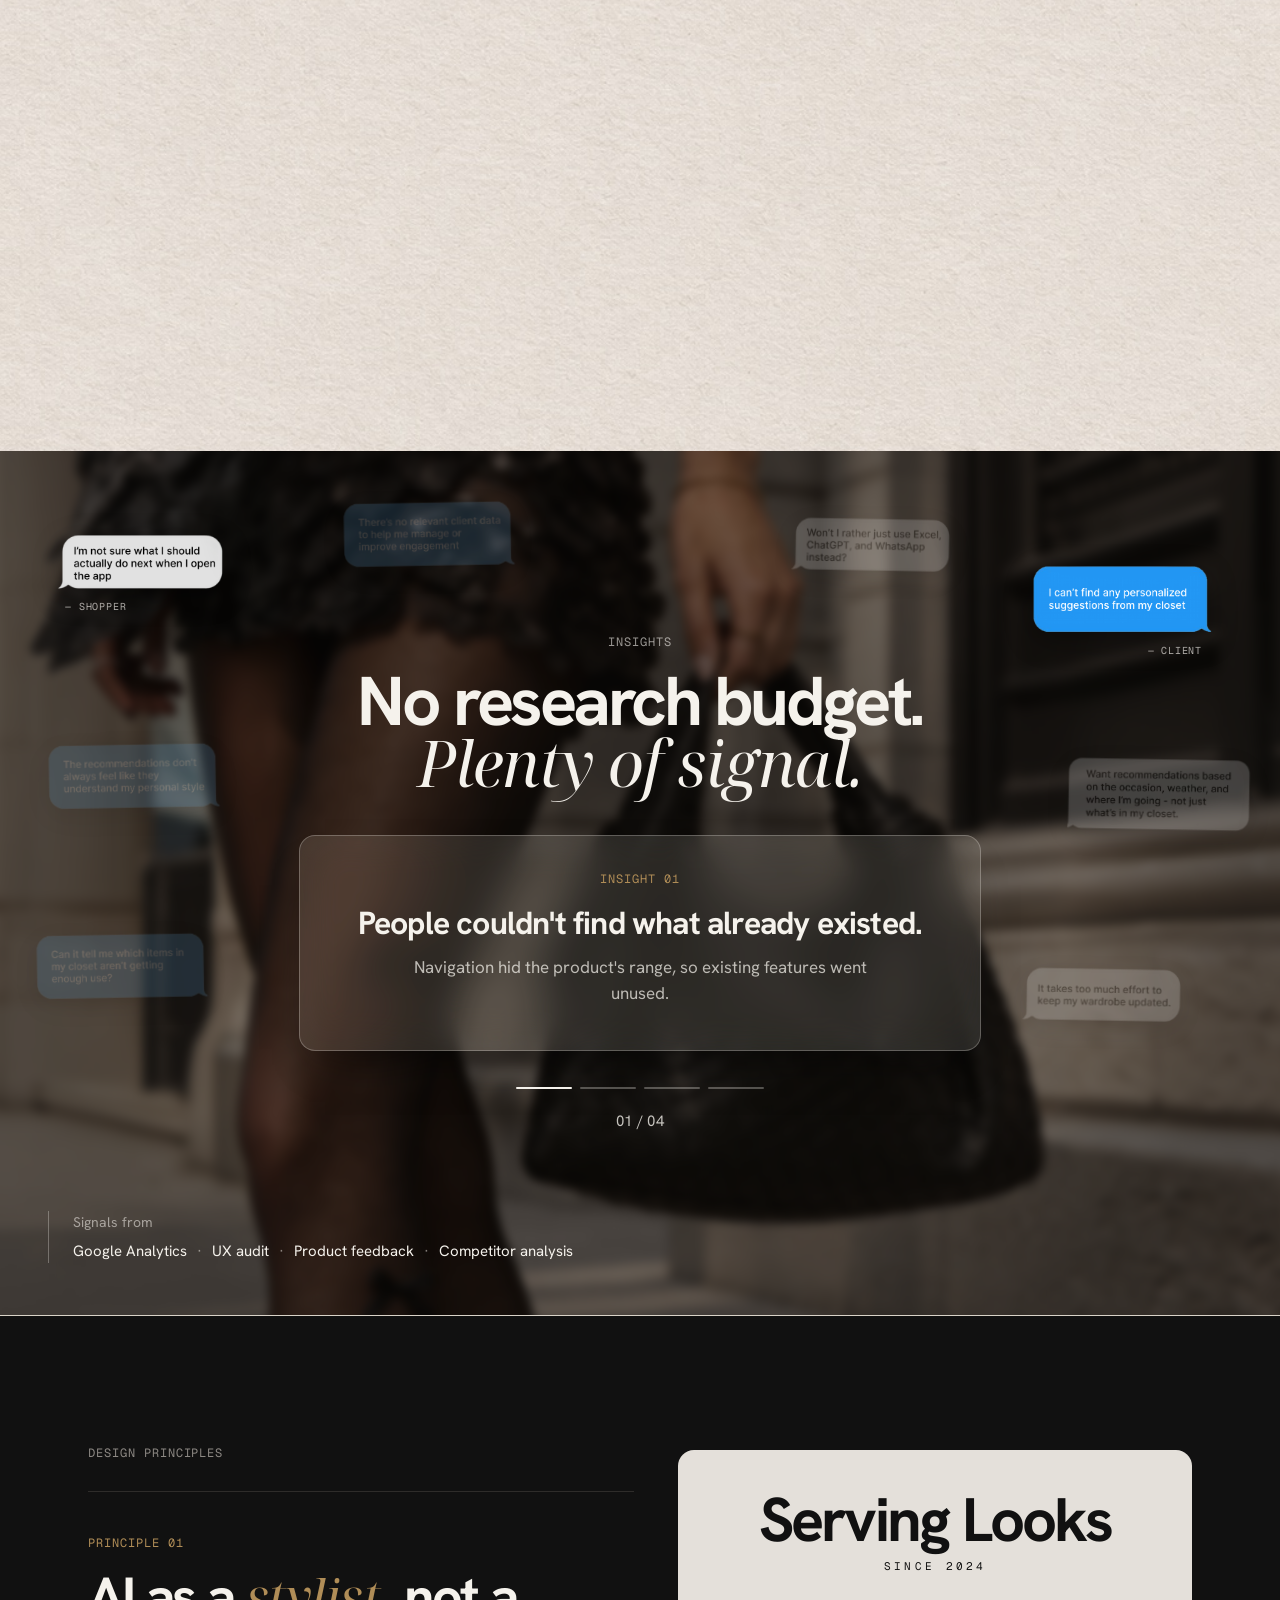
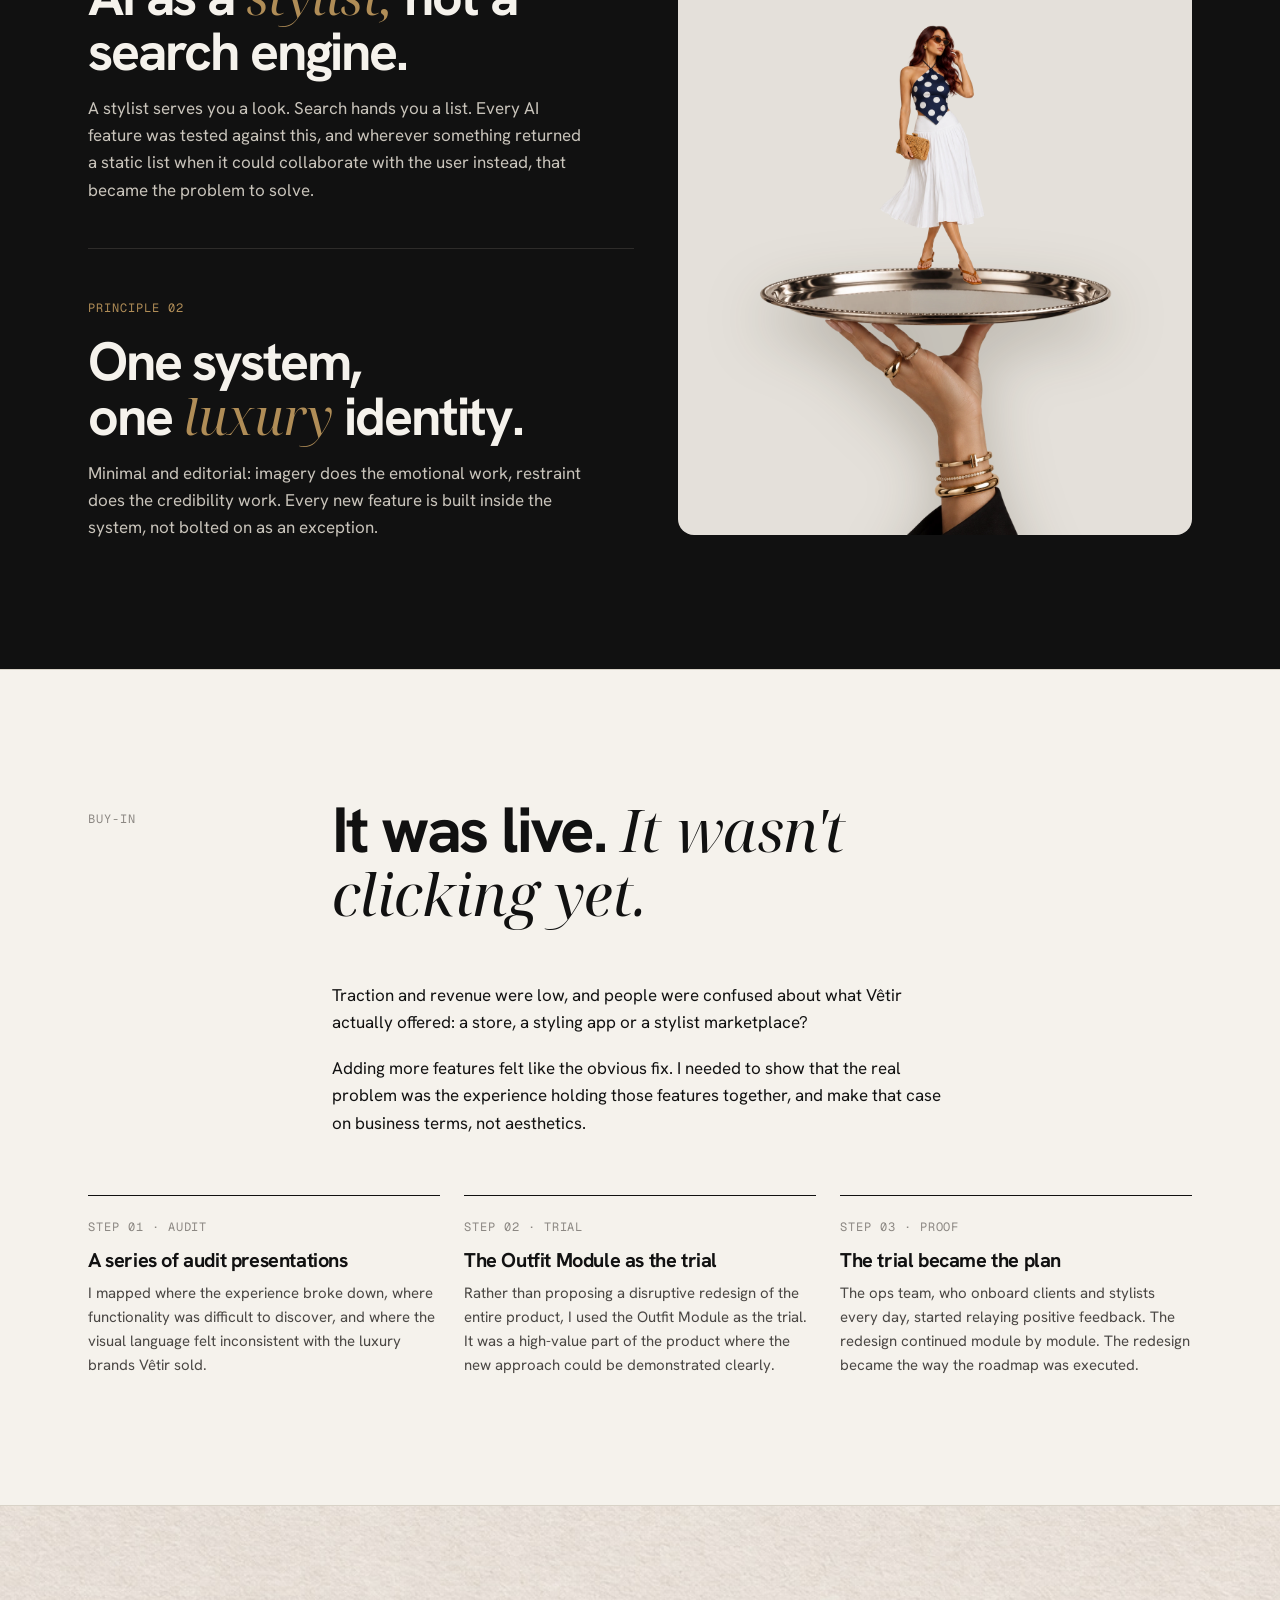
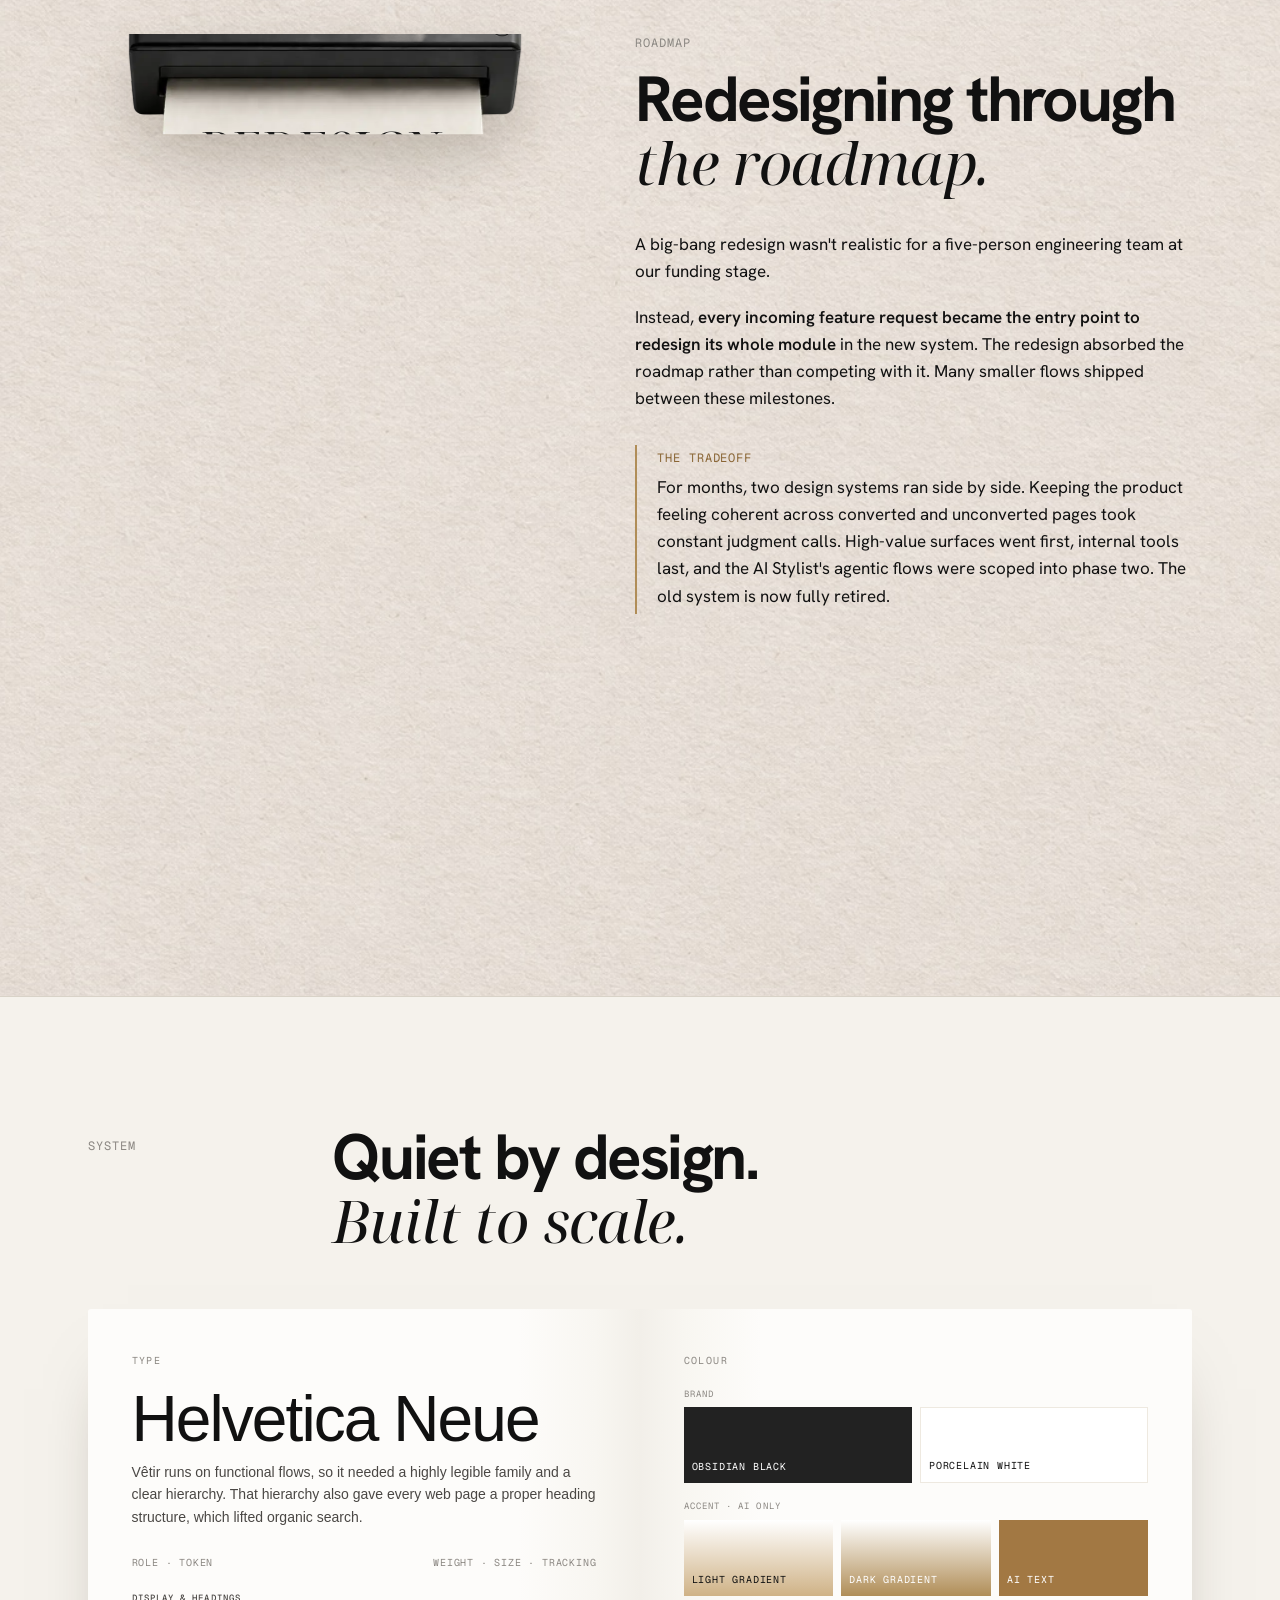
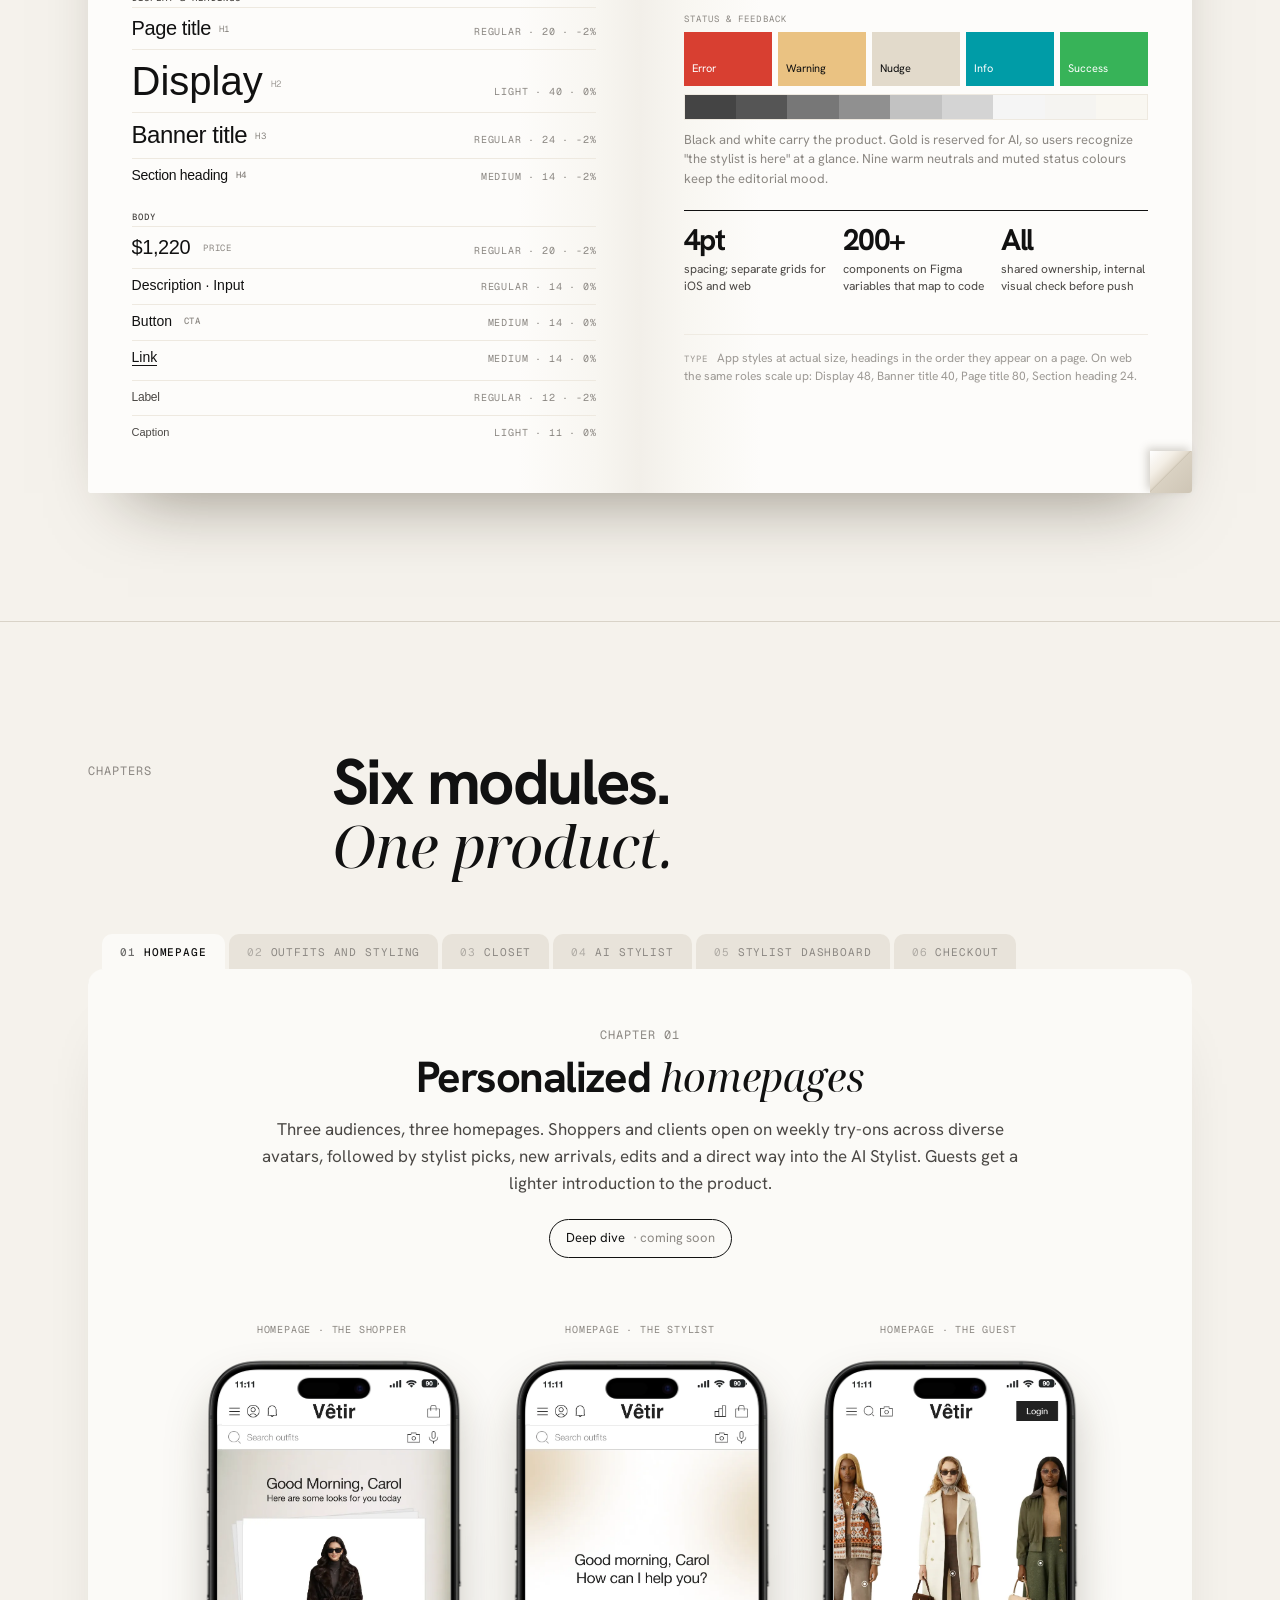
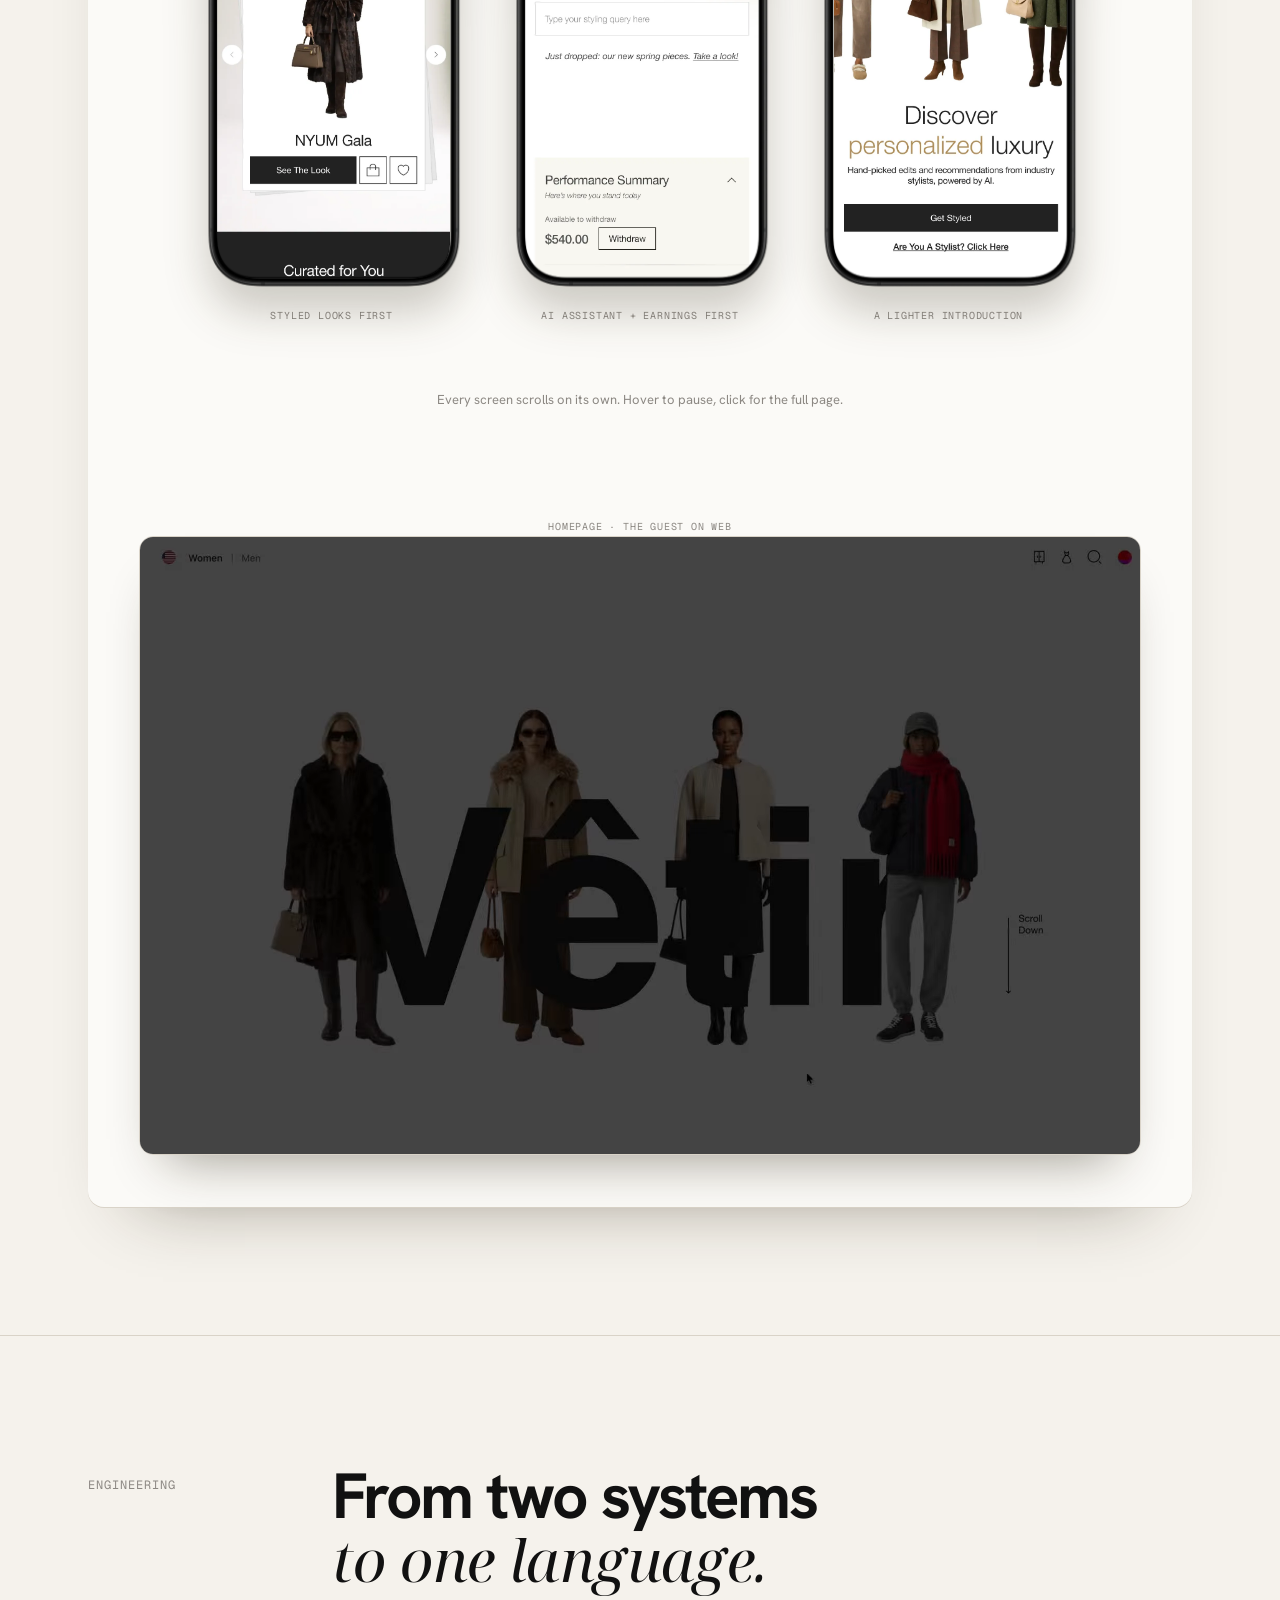
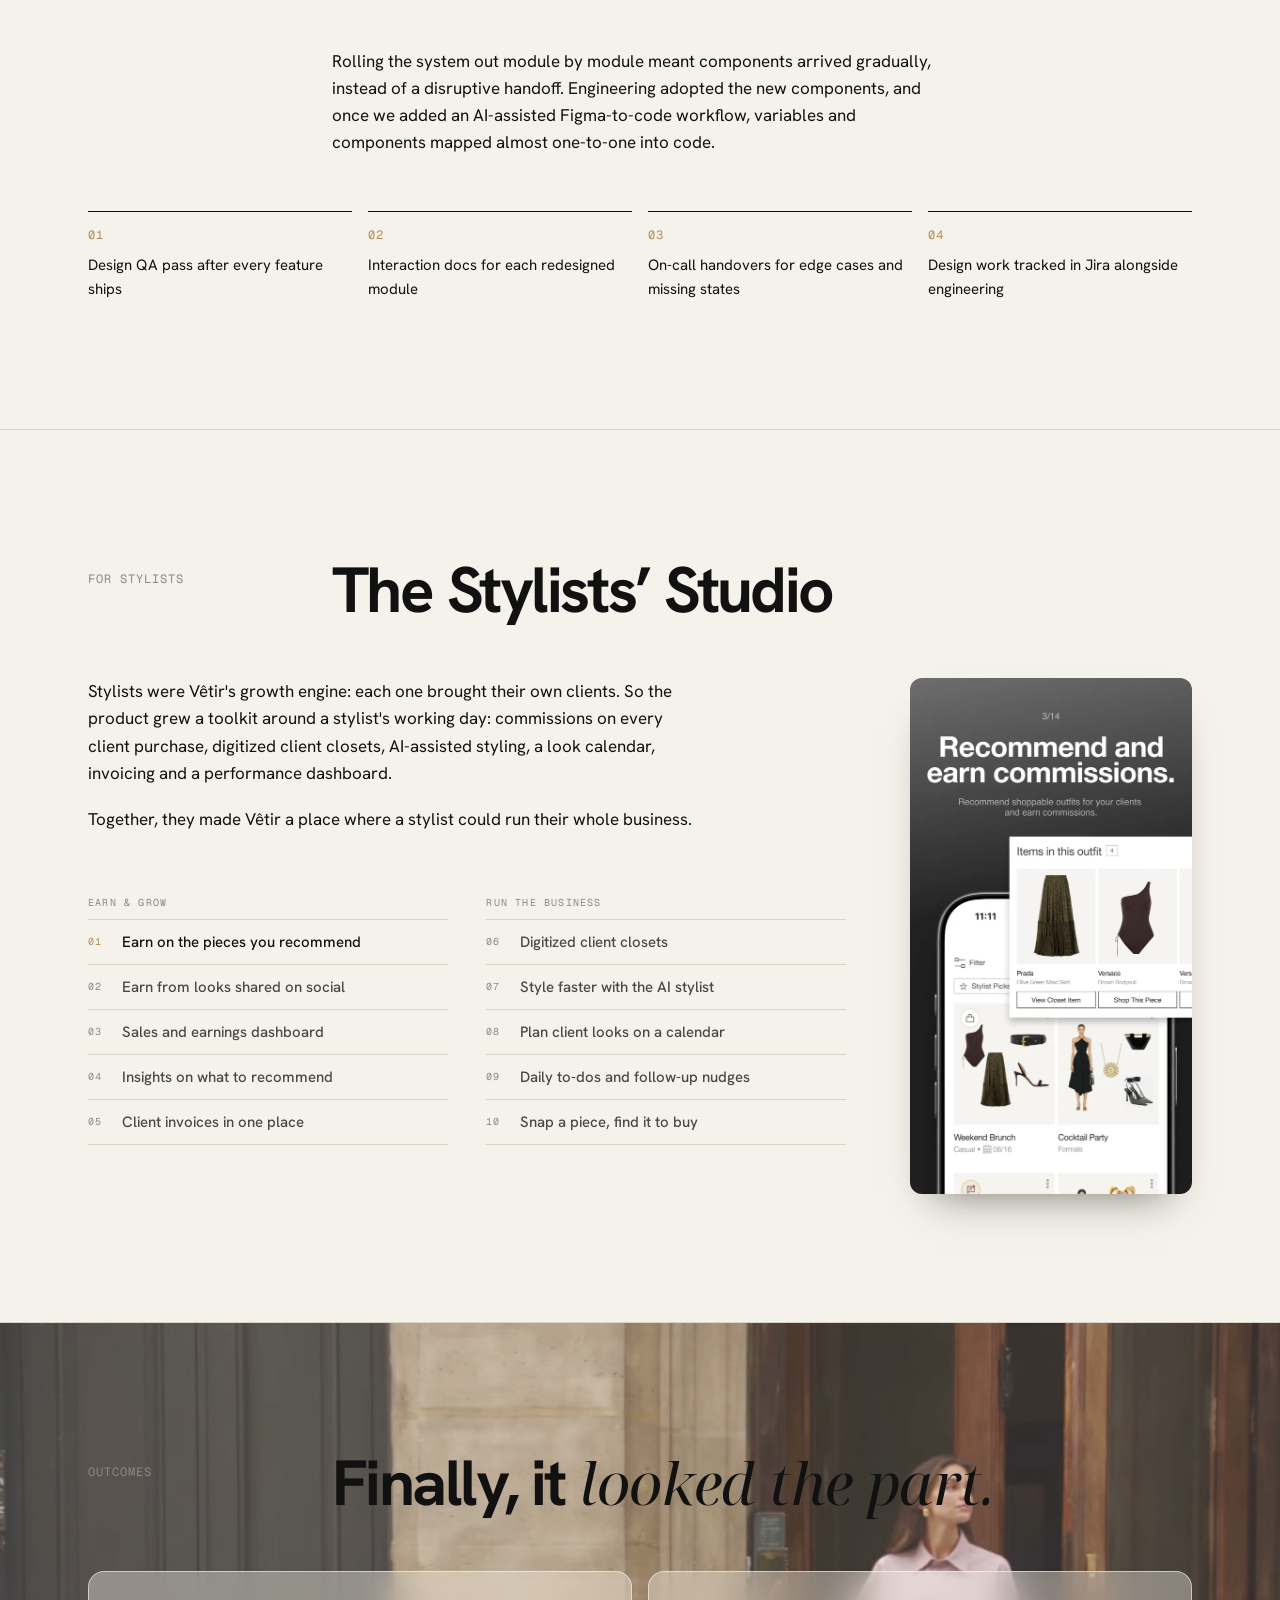
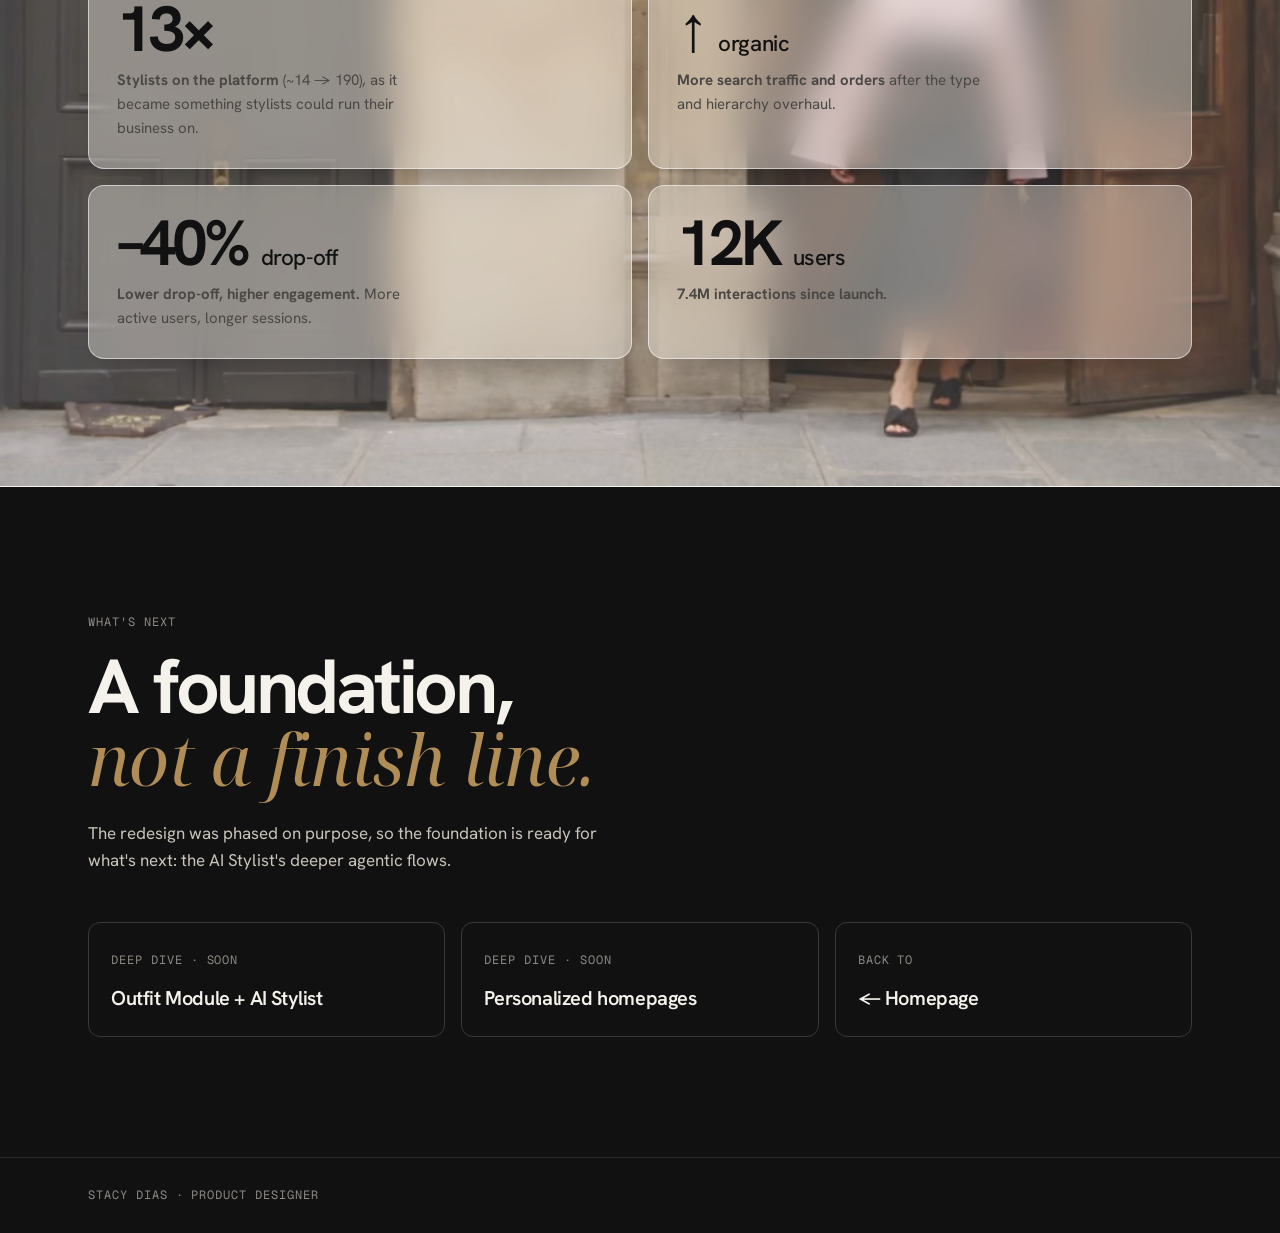
==== commit fd5754c4: "Add PostHog analytics (cookieless, recordings, heatmaps, named click events) Co-Authored-By: Claude " ====
--- a/vetir.html
+++ b/vetir.html
@@ -1055,6 +1055,7 @@
       .bag { width: 70%; }
     }
   </style>
+  <script src="analytics.js" defer></script>
 </head>
 
 <body>
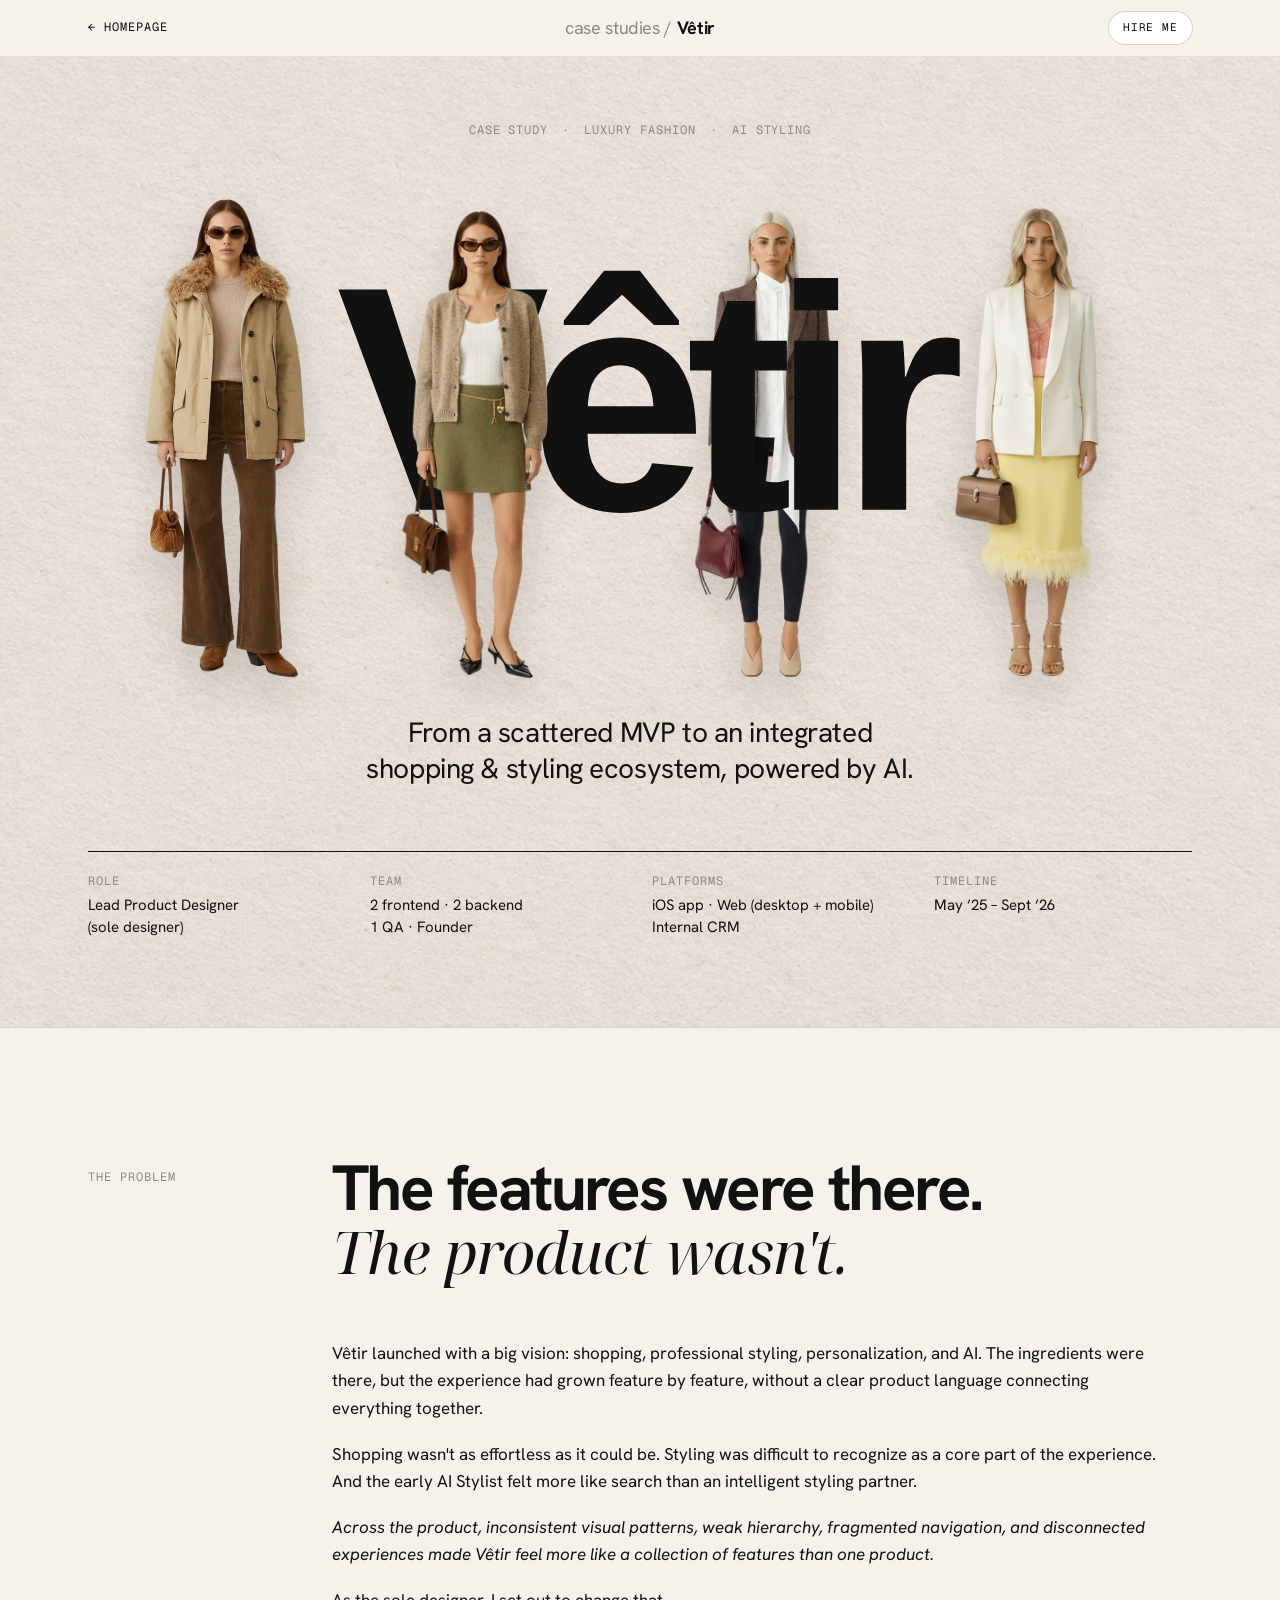
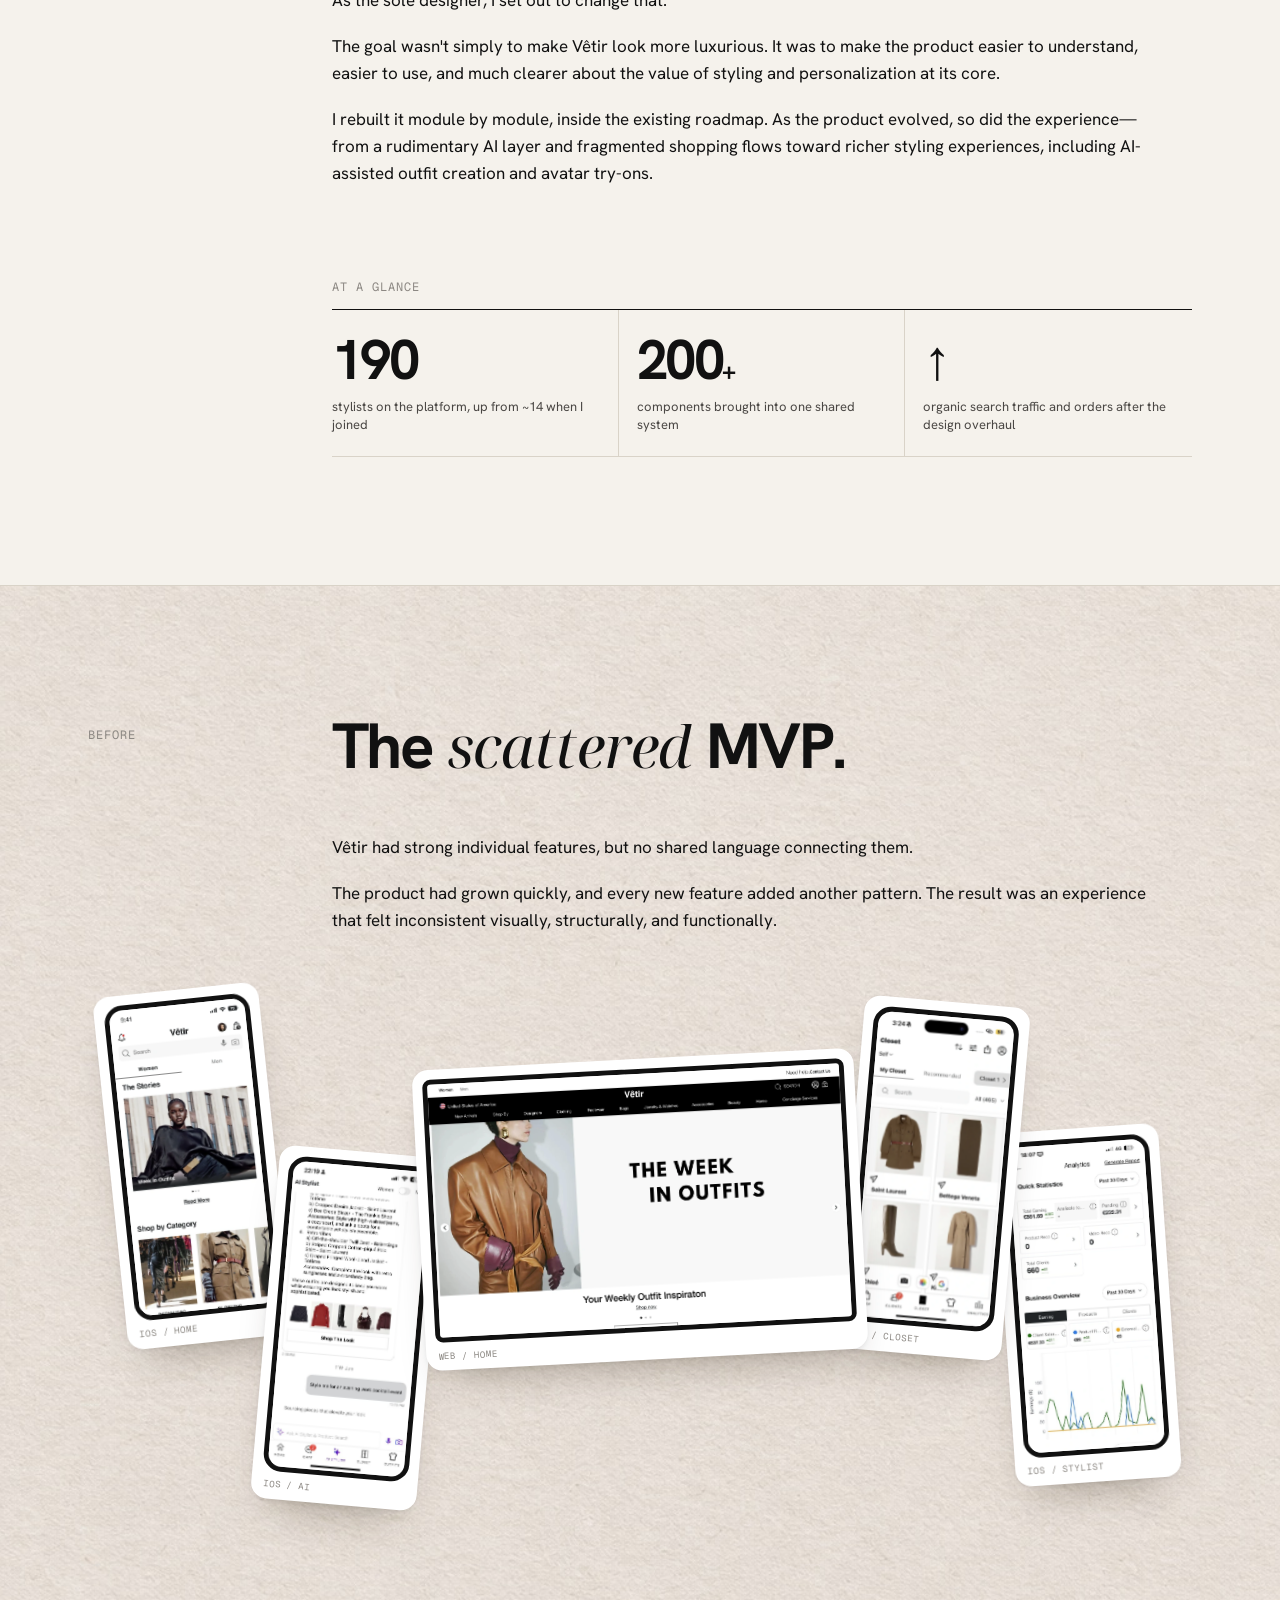
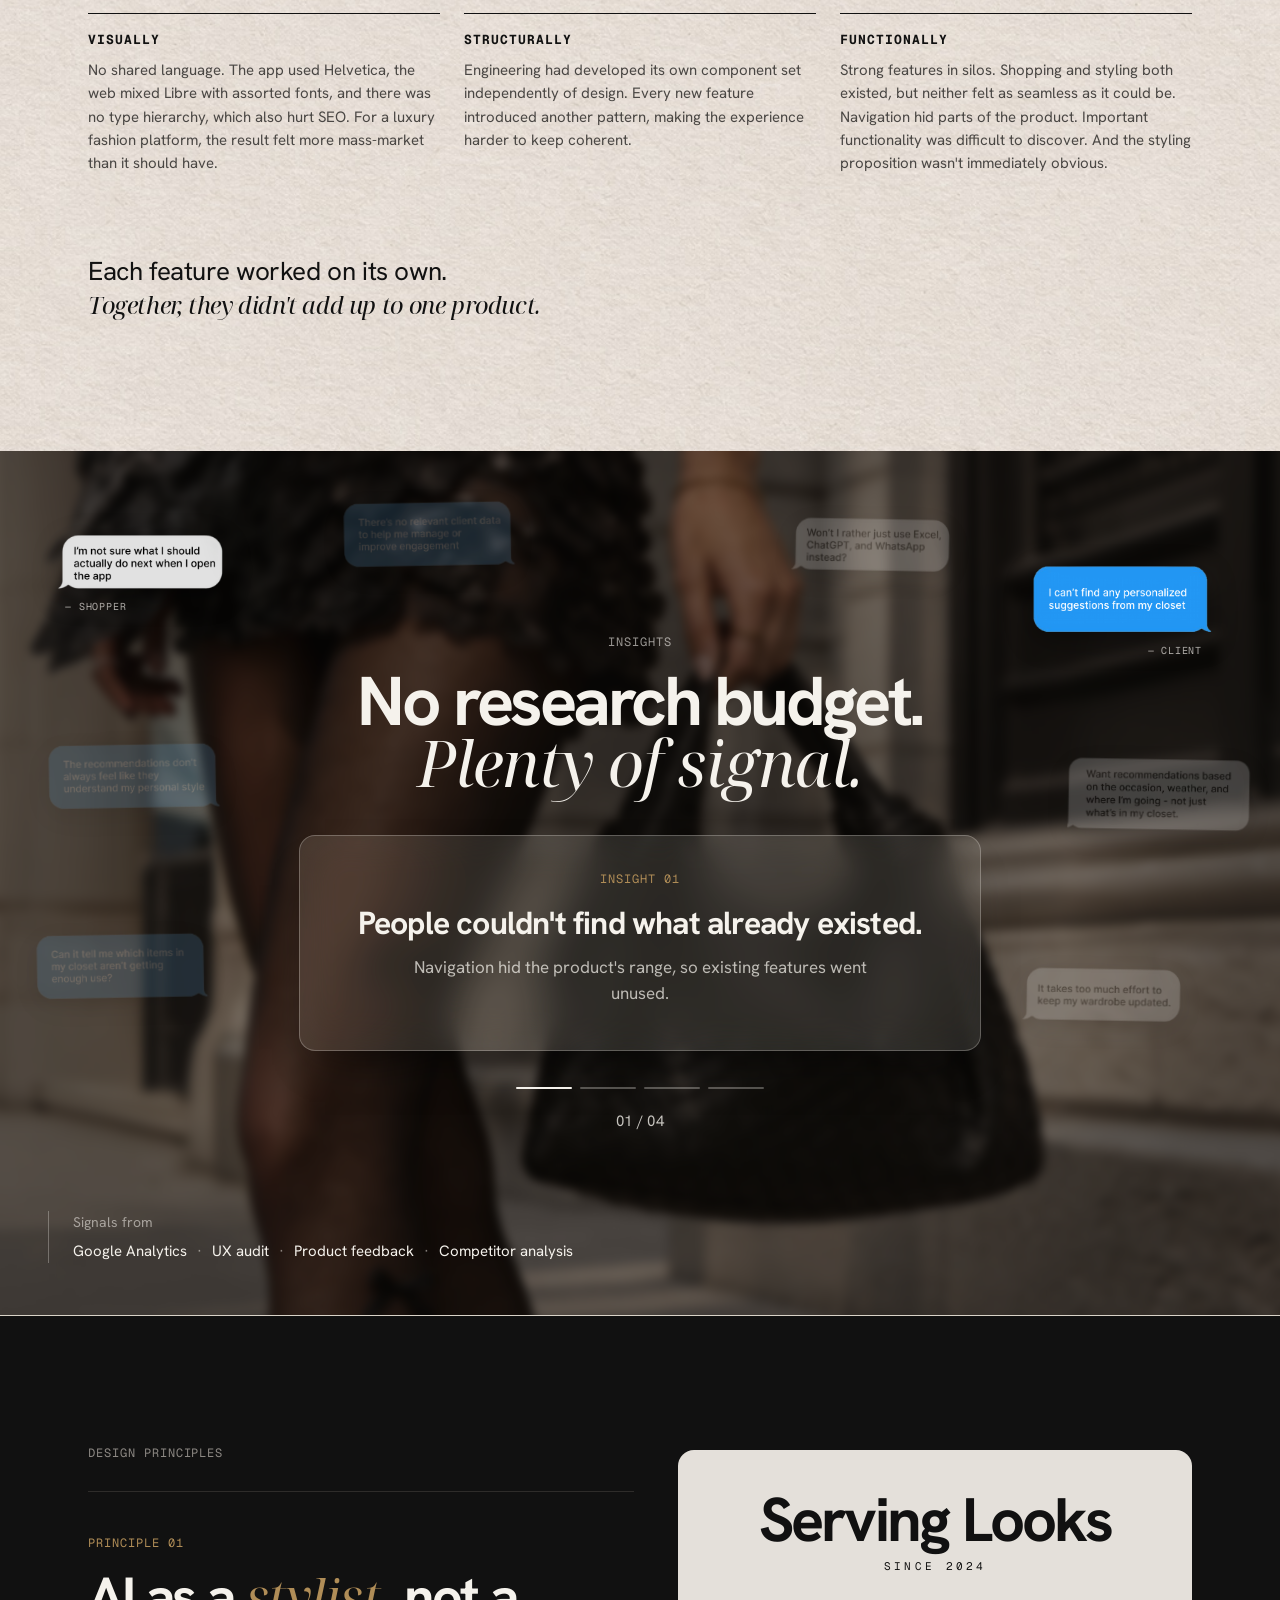
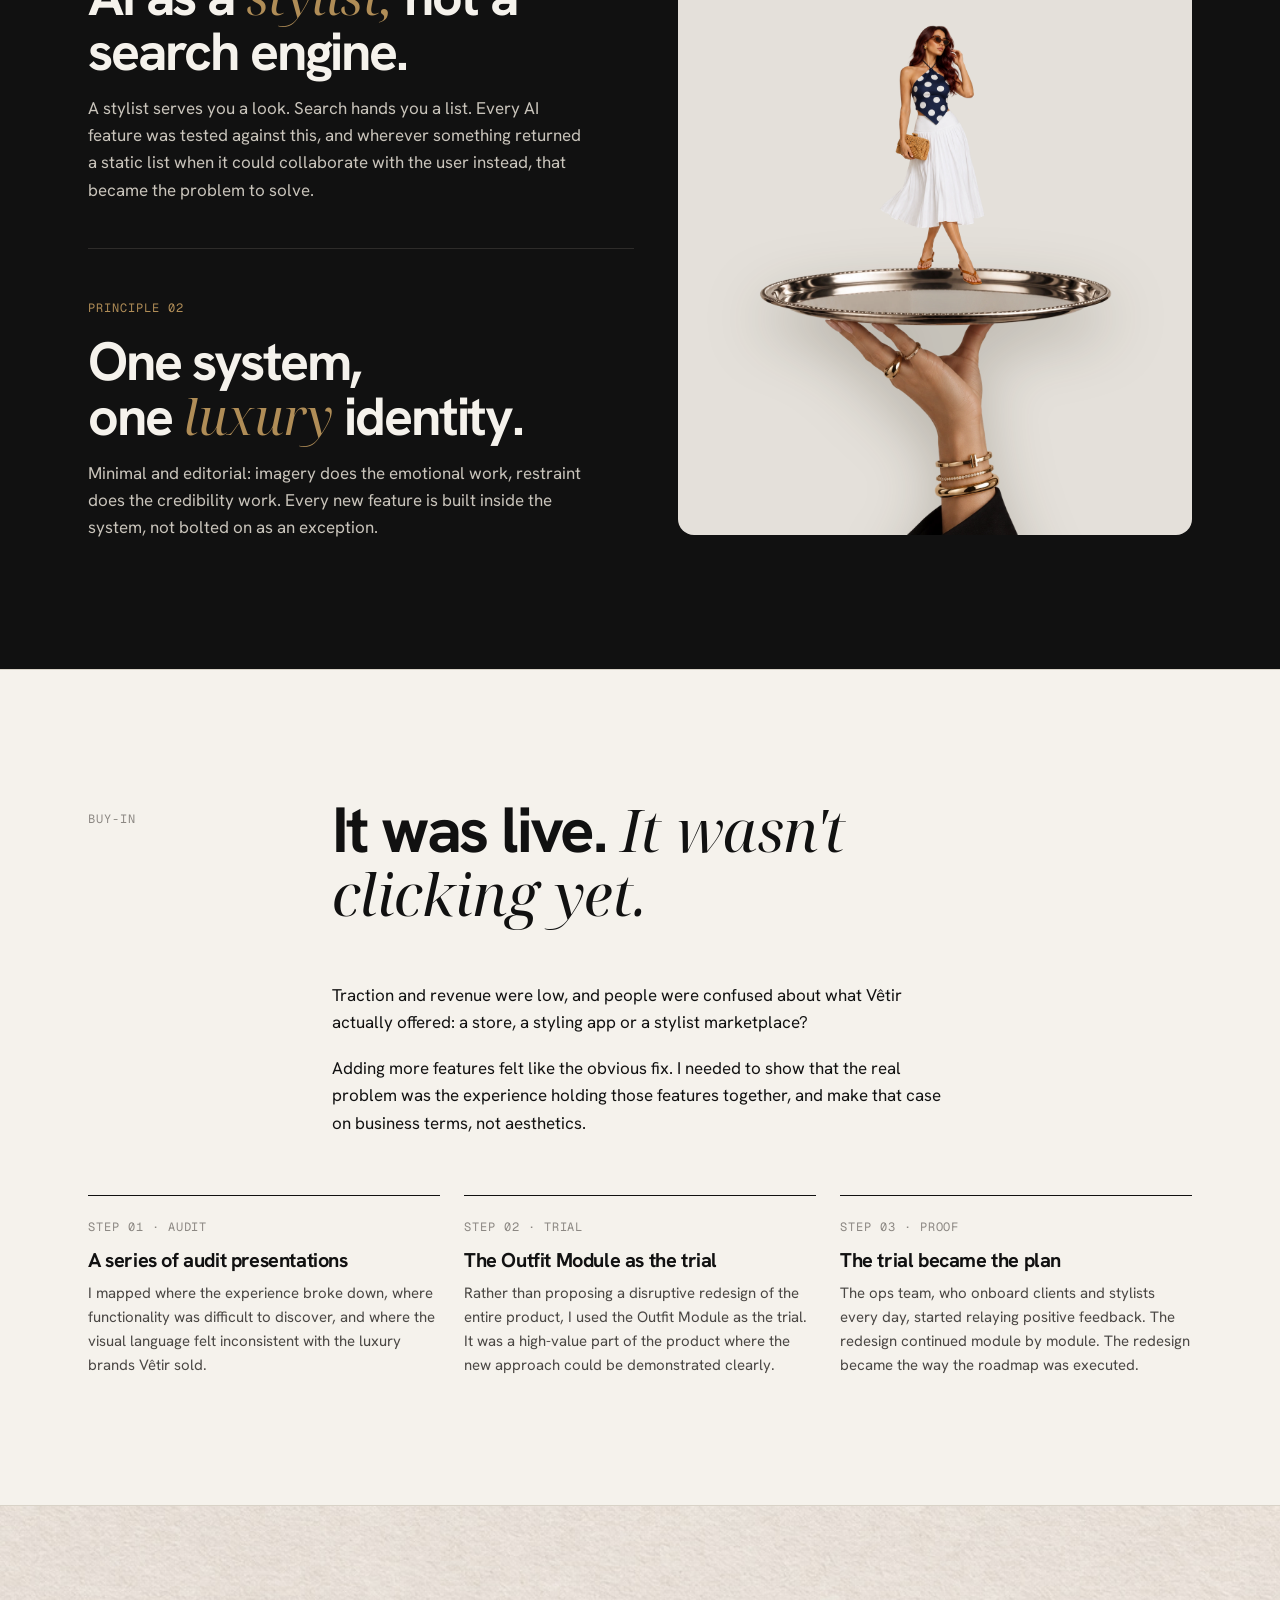
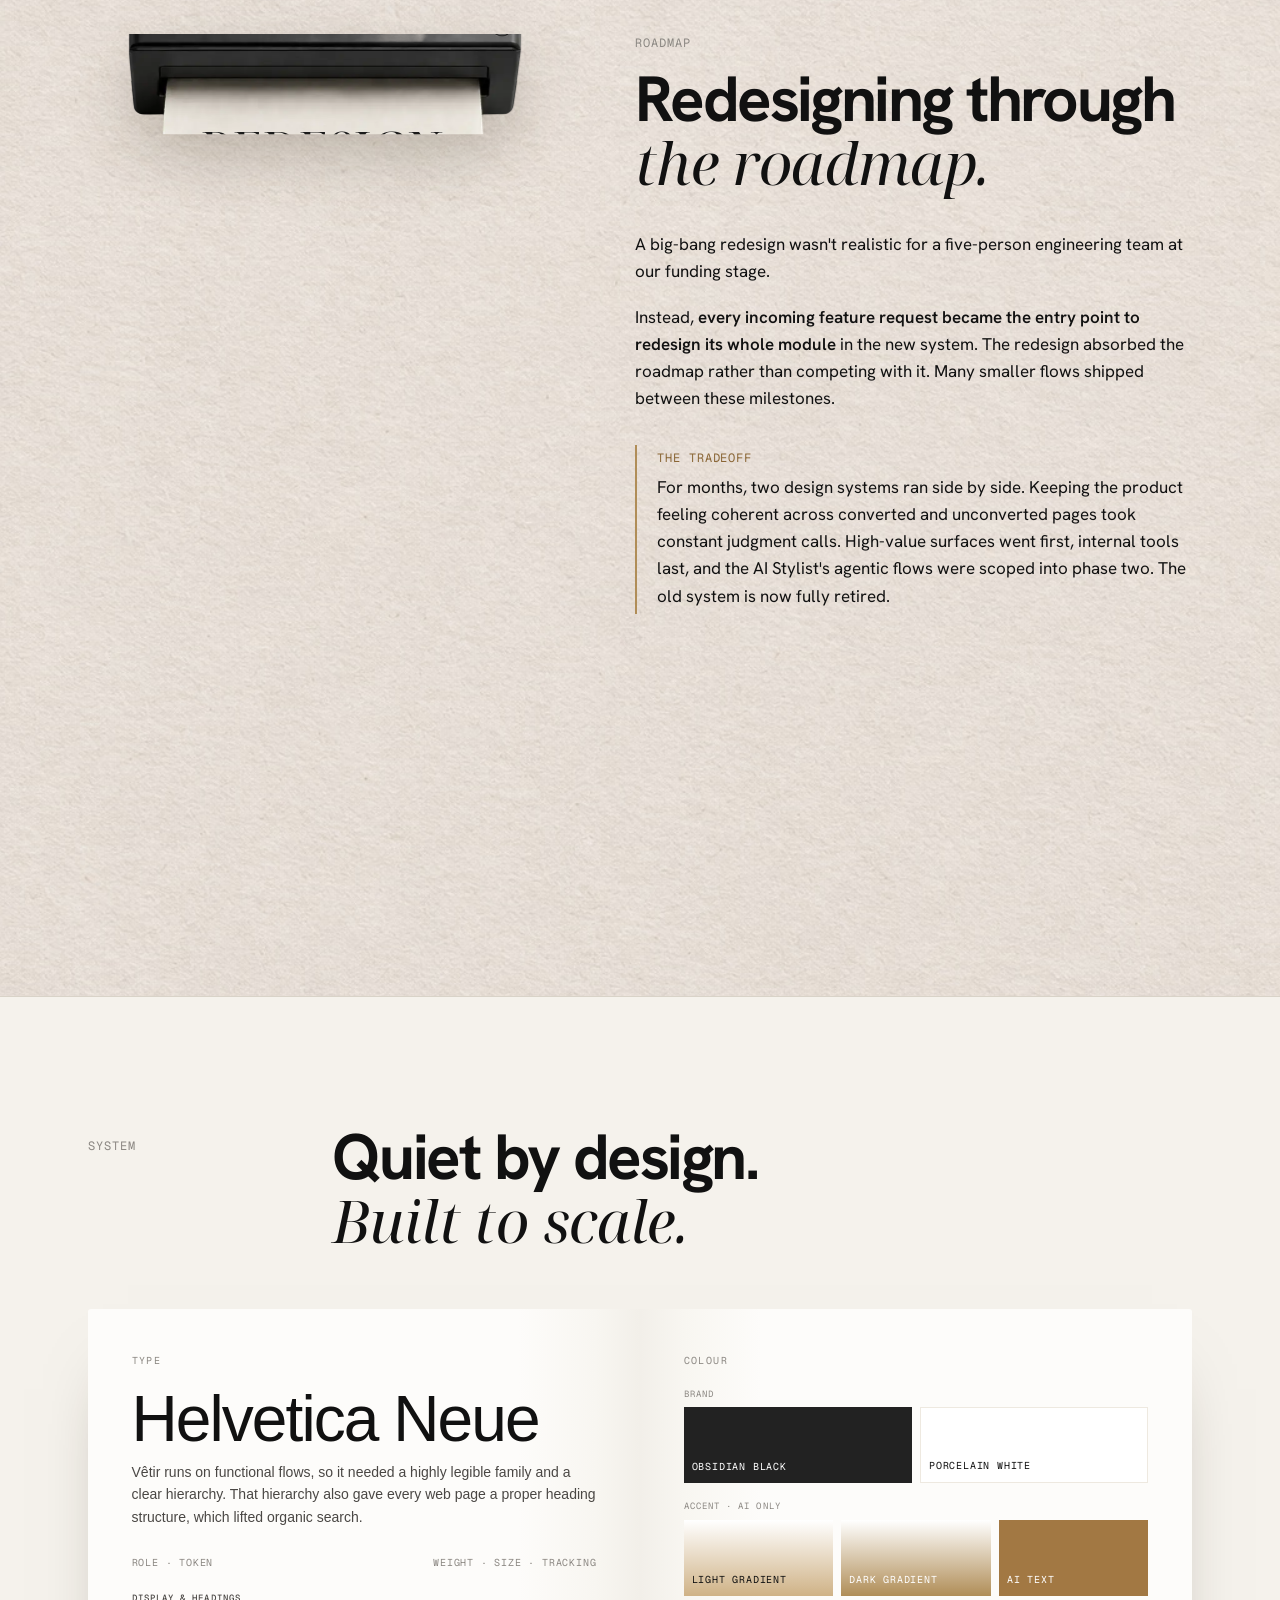
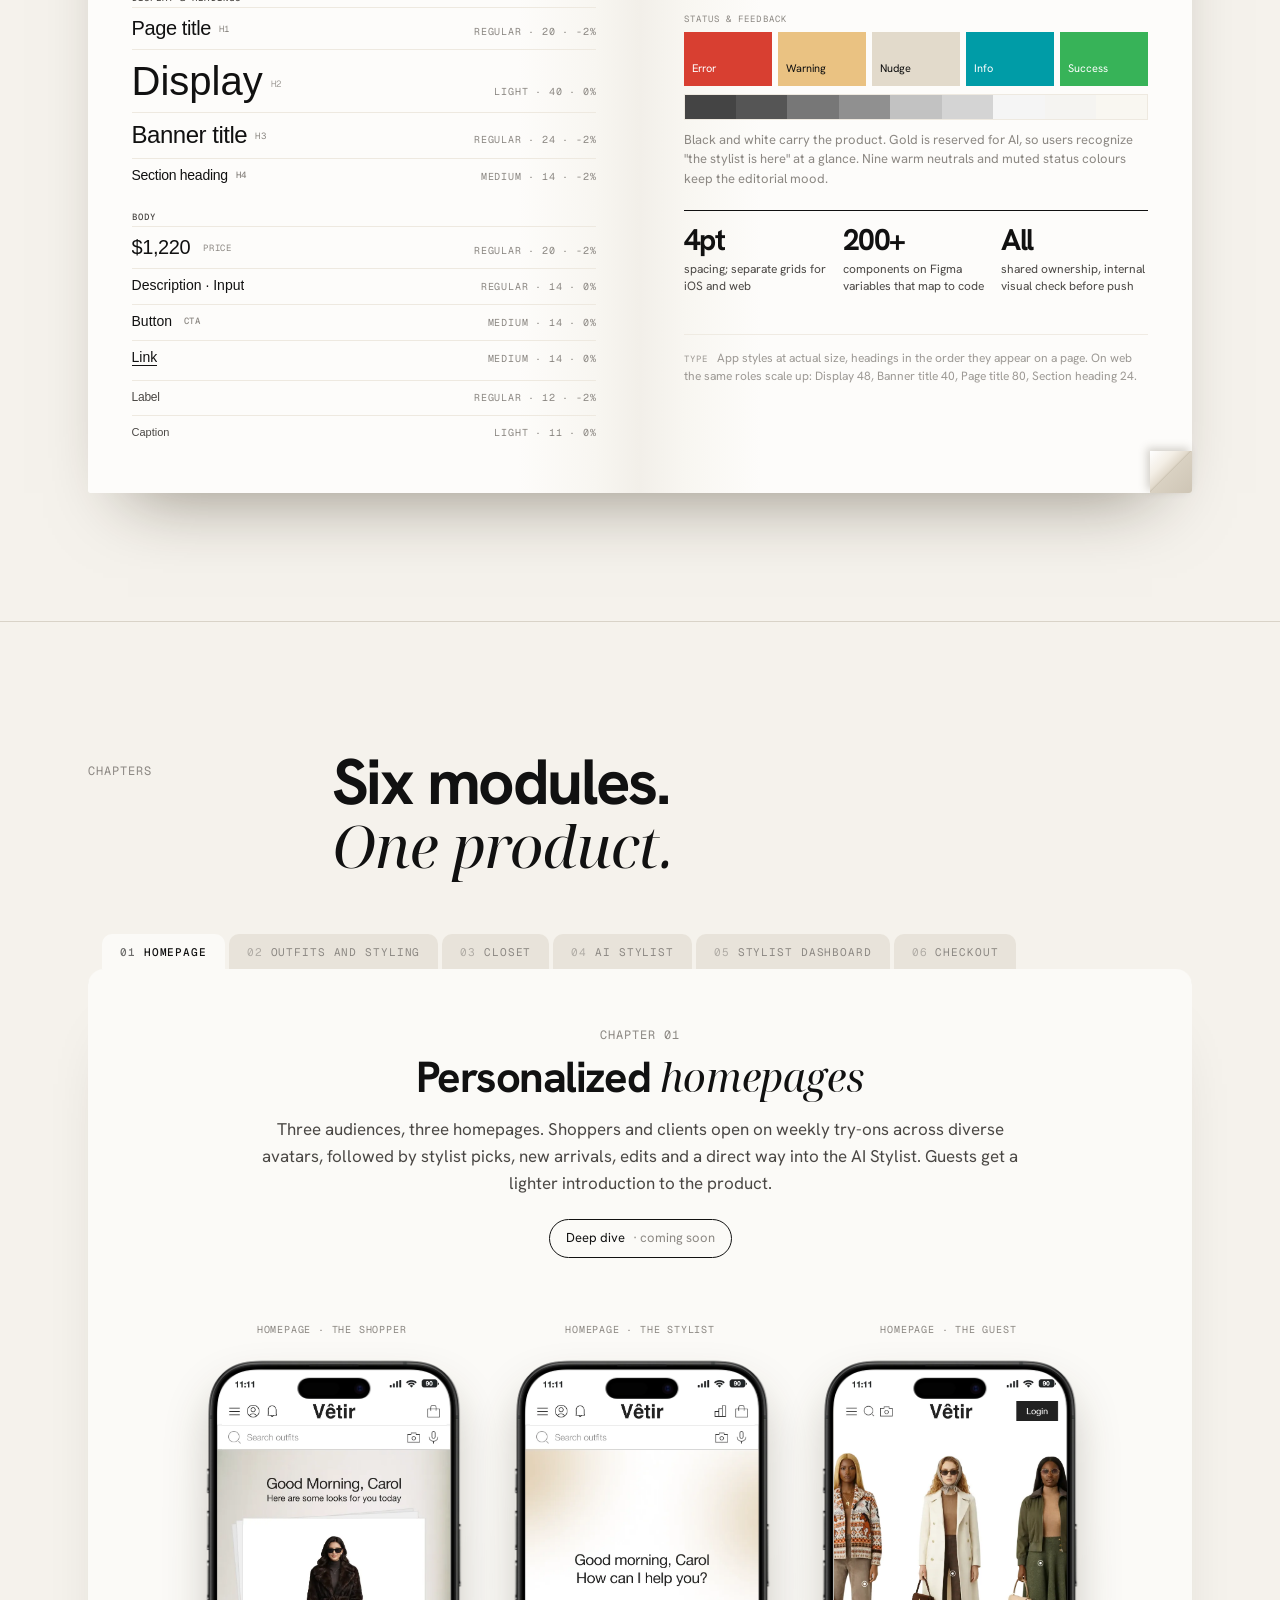
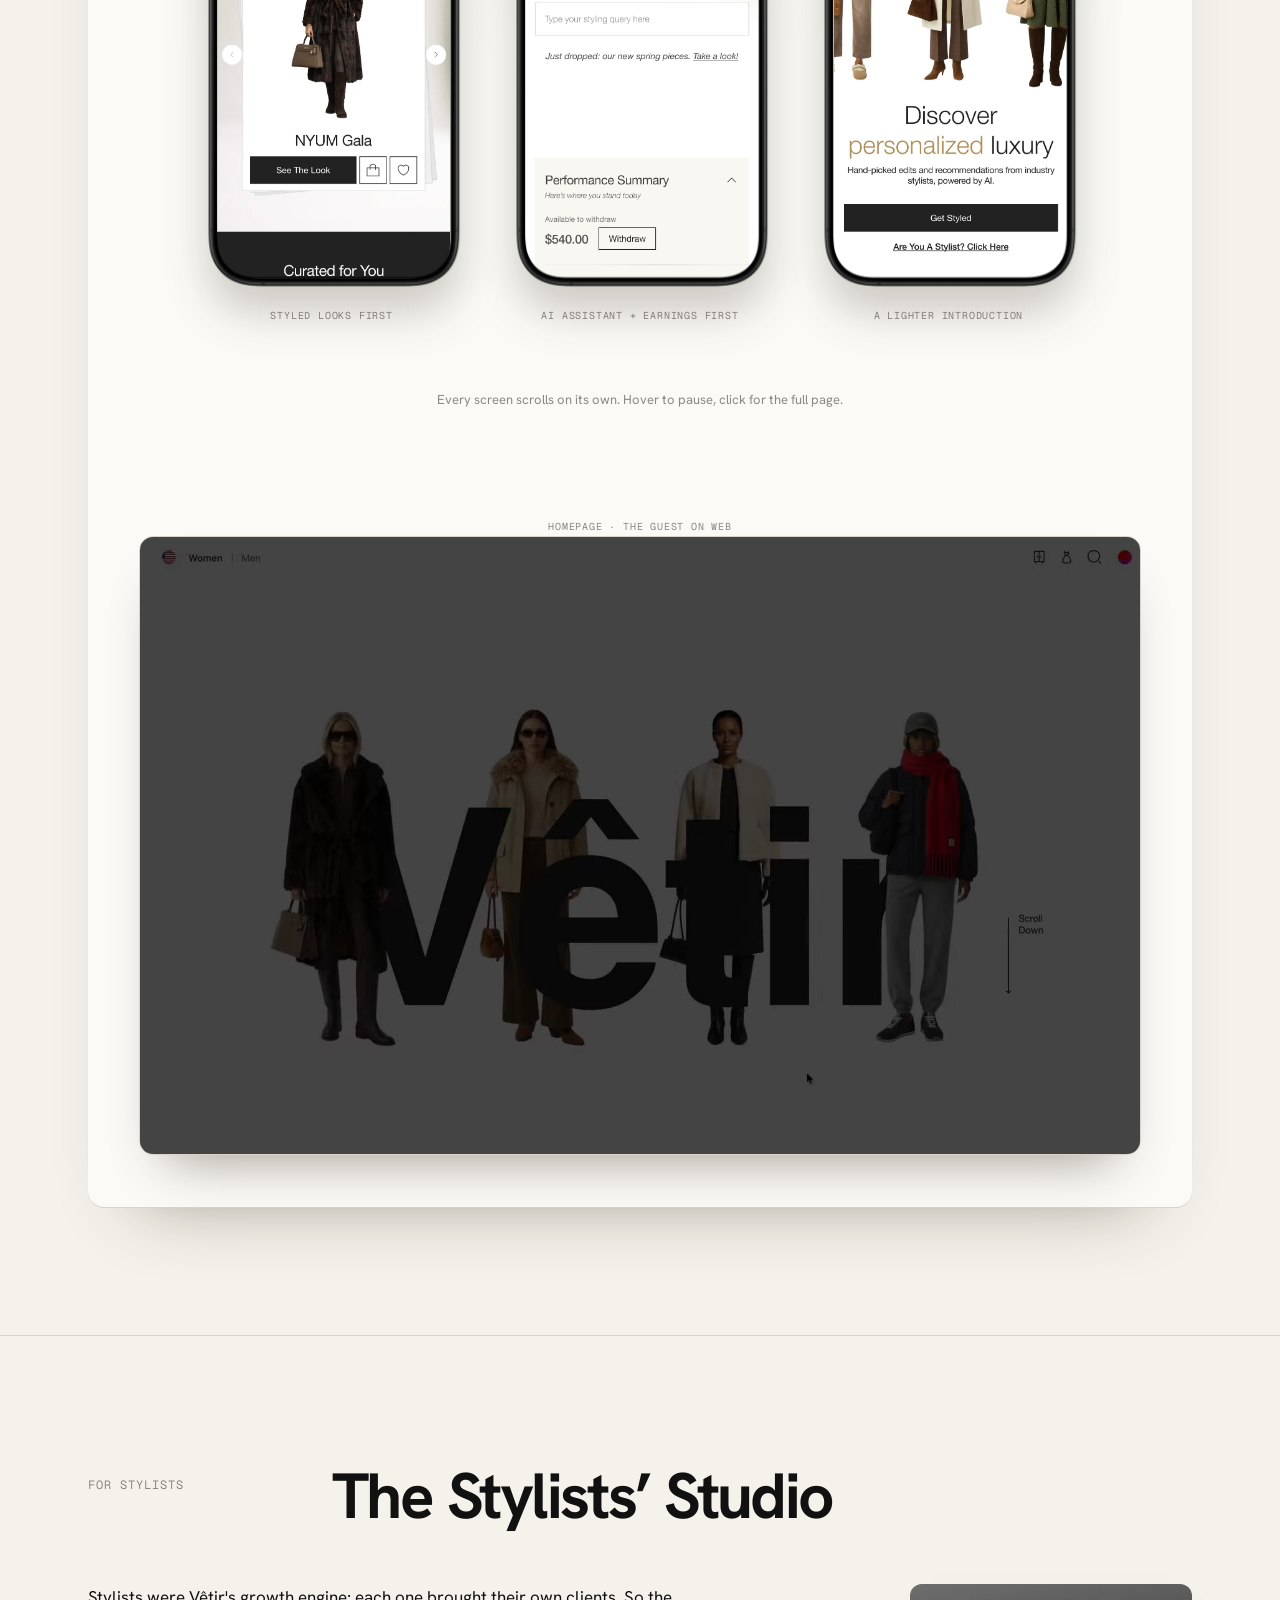
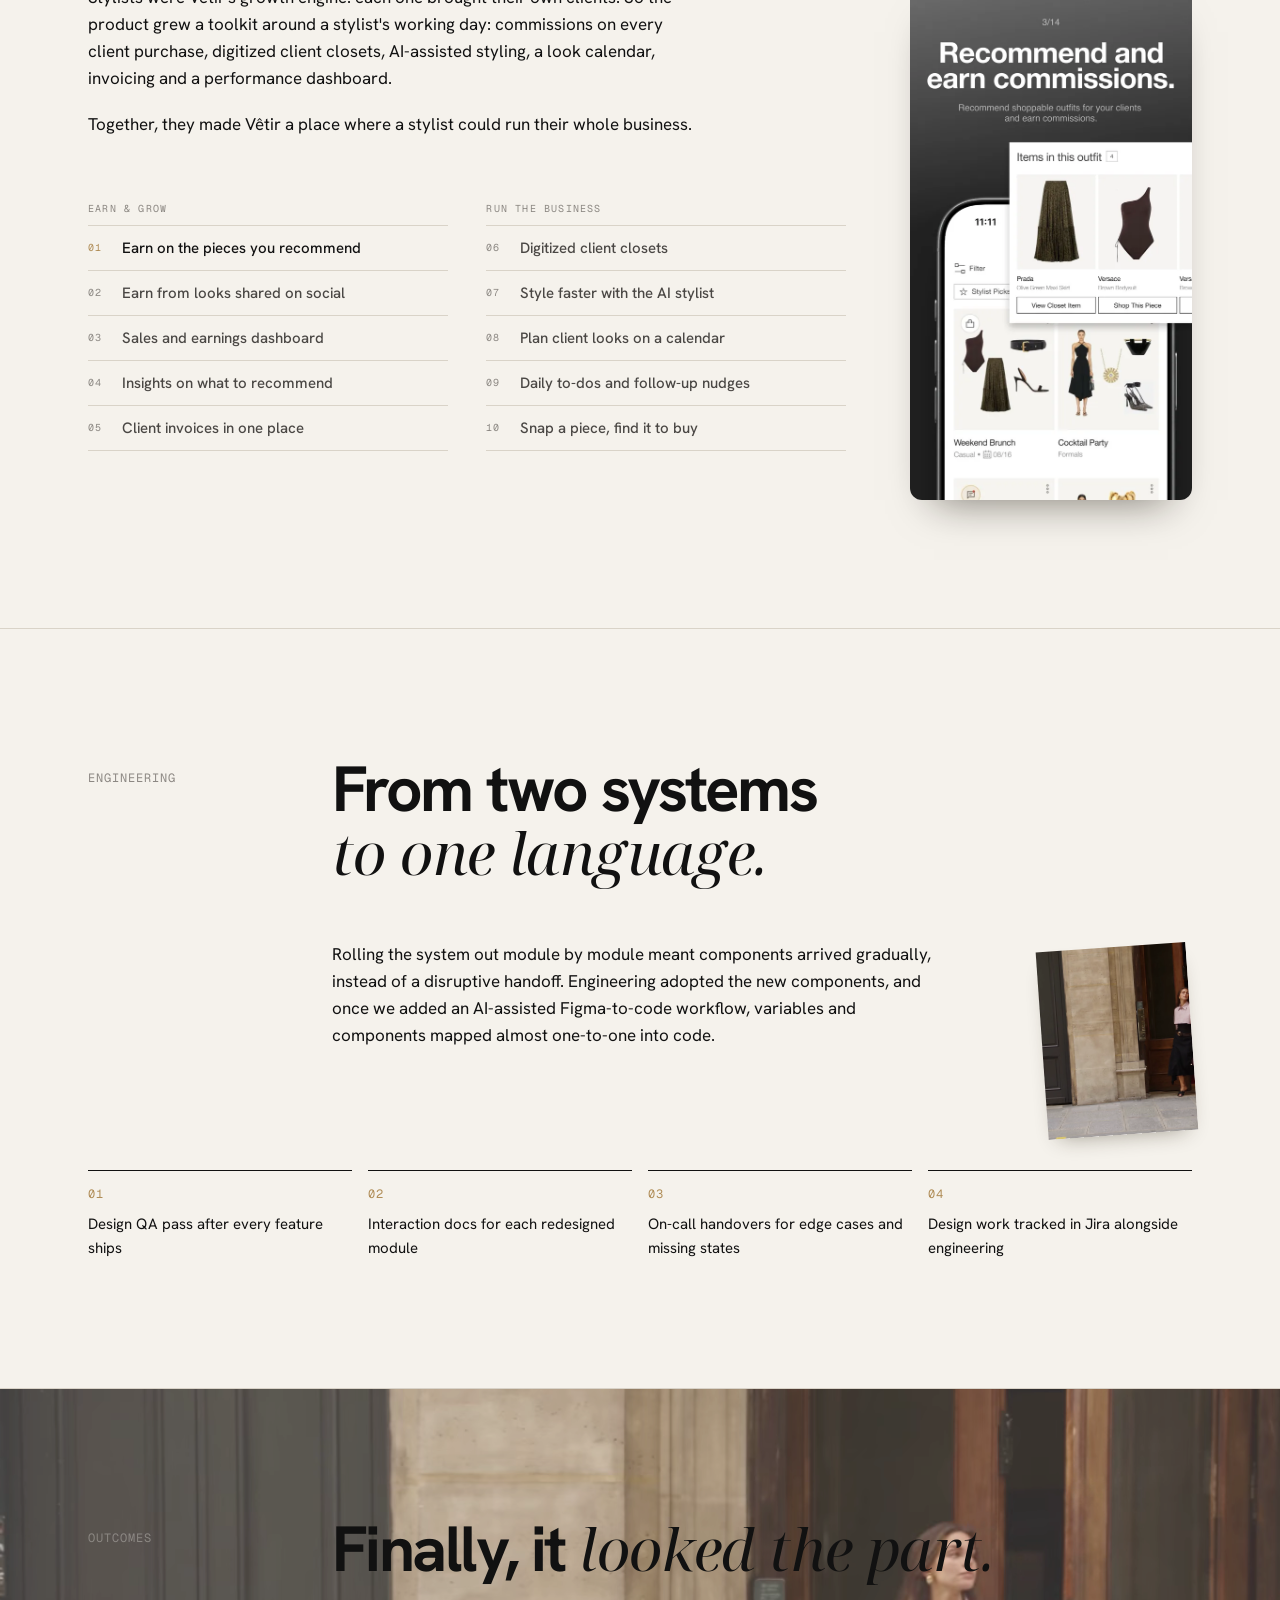
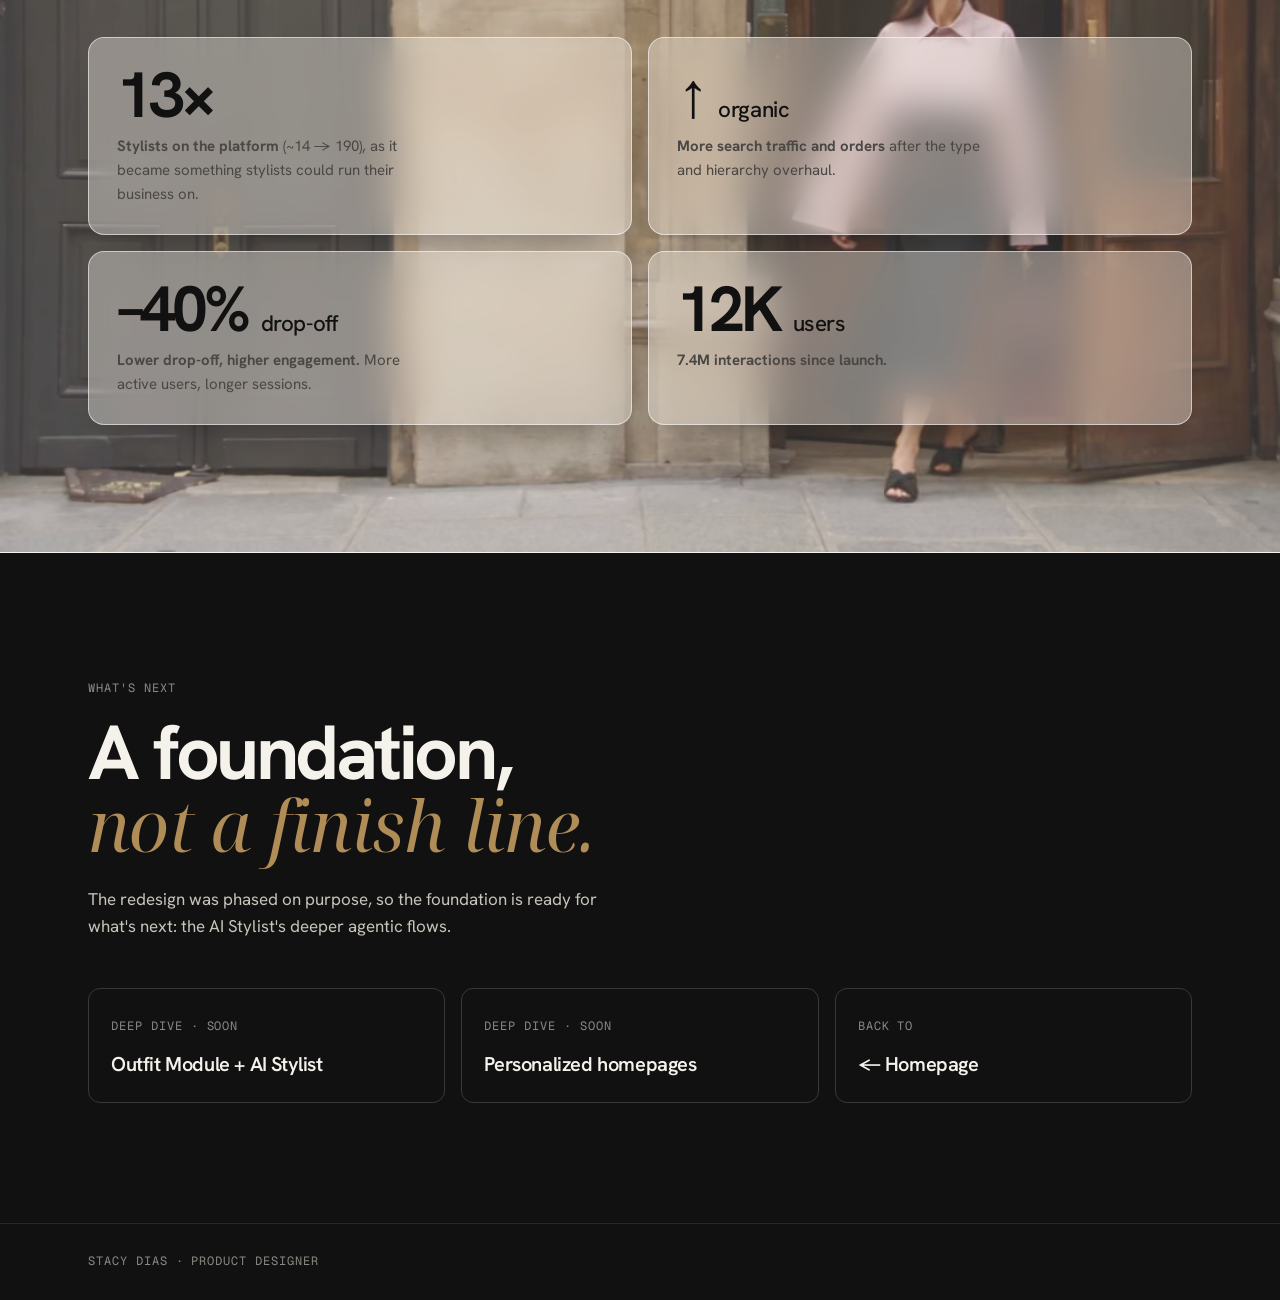
==== commit 5cfbcb0a: "Vêtir: outcomes stamp transition, chapter and section reorder, header CTA, copy Engineering gets a s" ====
--- a/vetir.html
+++ b/vetir.html
@@ -931,6 +931,18 @@
     #outcomes > .wrap { position: relative; z-index: 1; }
     .oc-bg { position: absolute; inset: 0; z-index: -1; pointer-events: none; }
     .oc-bg video { width: 100%; height: 100%; object-fit: cover; display: block; }
+    /* Outcomes stamp: a small perforated stamp of the outcomes footage sits in Engineering's empty column.
+       On scroll it slides down, loses its perforations and grows into the Outcomes background (JS below). */
+    .oc-stamp { --pad: 0px; --tilt: -4deg; grid-column: 3; grid-row: 1; justify-self: end; align-self: start; width: 150px; aspect-ratio: 4 / 5; margin-top: 6px;
+      padding: var(--pad); rotate: var(--tilt); box-shadow: 0 10px 22px -12px rgba(40, 30, 10, 0.45); }
+    @media (min-width: 961px) { #engineering .cs-body { grid-template-columns: 220px minmax(0, 1fr) auto; } }
+    .oc-stamp-in { position: relative; width: 100%; height: 100%; overflow: hidden; }
+    .oc-stamp video { position: absolute; inset: 0; width: 100%; height: 100%; object-fit: cover; display: block; }
+    /* the travelling copy: fixed to the viewport while it morphs */
+    .oc-stamp.is-flying { position: fixed; z-index: -1; margin: 0; rotate: none; pointer-events: none; aspect-ratio: auto; }
+    .oc-stamp-slot { visibility: hidden; }
+    #outcomes.is-morphing .oc-bg { opacity: 0; }
+    @media (max-width: 960px) { .oc-stamp:not(.is-flying) { display: none; } }
     /* paper veil keeps the type legible over the footage */
     .oc-bg::after { content: ""; position: absolute; inset: 0; background: color-mix(in srgb, var(--paper) 18%, transparent); }
     /* frosted stat cards over the footage, same glass as the insight card */
@@ -1054,7 +1066,44 @@
       .carousel .card { width: 32%; }
       .bag { width: 70%; }
     }
+
+    /* Arriving from the homepage's Vêtir postcard: the wordmark is the other
+       end of that morph (see index.html). Other arrivals skip it. */
+    @view-transition { navigation: auto; }
+    ::view-transition-group(vetir-word) {
+      animation-duration: 0.9s;
+      animation-timing-function: cubic-bezier(0.65, 0, 0.35, 1);
+    }
+    /* both words fill the moving box; the small one hands over to the big
+       one mid-flight rather than both showing at once */
+    ::view-transition-old(vetir-word),
+    ::view-transition-new(vetir-word) { mix-blend-mode: normal; }
+    ::view-transition-old(vetir-word) { animation: 0.9s cubic-bezier(0.65, 0, 0.35, 1) both vt-word-out; }
+    ::view-transition-new(vetir-word) { animation: 0.9s cubic-bezier(0.65, 0, 0.35, 1) both vt-word-in; }
+    @keyframes vt-word-out { 0%, 35% { opacity: 1; } 65%, 100% { opacity: 0; } }
+    @keyframes vt-word-in { 0%, 35% { opacity: 0; } 65%, 100% { opacity: 1; } }
+    ::view-transition-old(root) { animation: 0.45s ease both vt-out; }
+    ::view-transition-new(root) { animation: 0.6s ease 0.3s both vt-in; }
+    @keyframes vt-out { to { opacity: 0; } }
+    @keyframes vt-in { from { opacity: 0; } }
   </style>
+  <script>
+    (function () {
+      // Runs before the first paint: pagereveal decides whether this arrival animates
+      window.addEventListener('pagereveal', function (e) {
+        // the flag is single-use, whether or not this arrival animates
+        var flagged = false;
+        try { flagged = sessionStorage.getItem('vt-vetir') === '1'; sessionStorage.removeItem('vt-vetir'); } catch (err) {}
+        if (!e.viewTransition) return;
+        var word = document.querySelector('.stage .word');
+        if (!flagged || !word) return e.viewTransition.skipTransition();
+        if (window.scrollY > 0) window.scrollTo(0, 0);
+        word.style.viewTransitionName = 'vetir-word';
+        e.viewTransition.finished.finally(function () { word.style.viewTransitionName = ''; });
+      });
+      window.addEventListener('pageswap', function (e) { if (e.viewTransition) e.viewTransition.skipTransition(); });
+    })();
+  </script>
   <script src="analytics.js" defer></script>
 </head>
 
@@ -1086,7 +1135,7 @@
   <header class="topbar">
     <div class="wrap">
       <a class="back mono" href="index.html">← Homepage</a>
-      <div class="brand"><span>case studies /</span> vêtir</div>
+      <div class="brand"><span>case studies /</span> Vêtir</div>
       <a class="hire mono" href="mailto:stacydias005@gmail.com?subject=Hiring%20enquiry">Hire me</a>
     </div>
   </header>
@@ -1106,10 +1155,10 @@
     <div class="g-act"><span class="g-act-name">The work</span>
       <a href="#system"><i></i><span>System</span></a>
       <a href="#chapters"><i></i><span>Chapters</span></a>
+      <a href="#deck"><i></i><span>For stylists</span></a>
       <a href="#engineering"><i></i><span>Engineering</span></a>
     </div>
     <div class="g-act"><span class="g-act-name">The result</span>
-      <a href="#deck"><i></i><span>For stylists</span></a>
       <a href="#outcomes"><i></i><span>Outcomes</span></a>
     </div>
   </nav>
@@ -1642,6 +1691,28 @@
       </div>
     </section>
 
+    <!-- ============ 09b GO-TO-MARKET: the stylist deck ============ -->
+    <section class="cs" id="deck">
+      <div class="wrap">
+        <div class="cs-head reveal">
+          <div class="cs-num mono">For stylists</div>
+          <h2 class="h2-two">The Stylists’ Studio</h2>
+        </div>
+        <div class="sf reveal">
+          <div class="sf-main">
+            <div class="cs-body">
+          <div class="col prose">
+            <p>Stylists were Vêtir's growth engine: each one brought their own clients. So the product grew a toolkit around a stylist's working day: commissions on every client purchase, digitized client closets, AI-assisted styling, a look calendar, invoicing and a performance dashboard.</p>
+            <p>Together, they made Vêtir a place where a stylist could run their whole business.</p>
+          </div>
+        </div>
+            <ul class="sf-list" aria-label="Stylist features"><li class="sf-group mono">Earn &amp; grow</li><li><button class="sf-item is-on" type="button" data-src="img/Vetir/New%20Work/StylistDeck/slide-03.webp" aria-pressed="true"><span class="sf-n mono">01</span><span class="sf-t">Earn on the pieces you recommend</span></button></li><li><button class="sf-item" type="button" data-src="img/Vetir/New%20Work/StylistDeck/slide-11.webp" aria-pressed="false"><span class="sf-n mono">02</span><span class="sf-t">Earn from looks shared on social</span></button></li><li><button class="sf-item" type="button" data-src="img/Vetir/New%20Work/StylistDeck/slide-07.webp" aria-pressed="false"><span class="sf-n mono">03</span><span class="sf-t">Sales and earnings dashboard</span></button></li><li><button class="sf-item" type="button" data-src="img/Vetir/New%20Work/StylistDeck/slide-08.webp" aria-pressed="false"><span class="sf-n mono">04</span><span class="sf-t">Insights on what to recommend</span></button></li><li><button class="sf-item" type="button" data-src="img/Vetir/New%20Work/StylistDeck/slide-10.webp" aria-pressed="false"><span class="sf-n mono">05</span><span class="sf-t">Client invoices in one place</span></button></li><li class="sf-group sf-col2 mono">Run the business</li><li><button class="sf-item" type="button" data-src="img/Vetir/New%20Work/StylistDeck/slide-02.webp" aria-pressed="false"><span class="sf-n mono">06</span><span class="sf-t">Digitized client closets</span></button></li><li><button class="sf-item" type="button" data-src="img/Vetir/New%20Work/StylistDeck/slide-04.webp" aria-pressed="false"><span class="sf-n mono">07</span><span class="sf-t">Style faster with the AI stylist</span></button></li><li><button class="sf-item" type="button" data-src="img/Vetir/New%20Work/StylistDeck/slide-06.webp" aria-pressed="false"><span class="sf-n mono">08</span><span class="sf-t">Plan client looks on a calendar</span></button></li><li><button class="sf-item" type="button" data-src="img/Vetir/New%20Work/StylistDeck/slide-09.webp" aria-pressed="false"><span class="sf-n mono">09</span><span class="sf-t">Daily to-dos and follow-up nudges</span></button></li><li><button class="sf-item" type="button" data-src="img/Vetir/New%20Work/StylistDeck/slide-13.webp" aria-pressed="false"><span class="sf-n mono">10</span><span class="sf-t">Snap a piece, find it to buy</span></button></li></ul>
+          </div>
+          <button class="sf-view" type="button" aria-label="Enlarge this slide"><img src="img/Vetir/New%20Work/StylistDeck/slide-03.webp" alt="Stylist feature: Earn on the pieces you recommend" width="600" height="1299"></button>
+        </div>
+      </div>
+    </section>
+
     <!-- ============ 09 ENGINEERING ============ -->
     <section class="cs" id="engineering">
       <div class="wrap">
@@ -1650,6 +1721,7 @@
           <h2>From two systems<br><em>to one language.</em></h2>
         </div>
         <div class="cs-body reveal">
+          <div class="oc-stamp" aria-hidden="true"><div class="oc-stamp-in"><video muted loop playsinline preload="metadata"><source src="img/Vetir/Outcomes_video.webm" type="video/webm"><source src="img/Vetir/Outcomes_video.mp4" type="video/mp4"></video></div></div>
           <div class="col prose"><p>Rolling the system out module by module meant components arrived gradually, instead of a disruptive handoff. Engineering adopted the new components, and once we added an AI-assisted Figma-to-code workflow, variables and components mapped almost one-to-one into code.</p></div>
         </div>
         <div class="eng reveal">
@@ -1657,28 +1729,6 @@
           <div><span class="mono">02</span>Interaction docs for each redesigned module</div>
           <div><span class="mono">03</span>On-call handovers for edge cases and missing states</div>
           <div><span class="mono">04</span>Design work tracked in Jira alongside engineering</div>
-        </div>
-      </div>
-    </section>
-
-    <!-- ============ 09b GO-TO-MARKET: the stylist deck ============ -->
-    <section class="cs" id="deck">
-      <div class="wrap">
-        <div class="cs-head reveal">
-          <div class="cs-num mono">For stylists</div>
-          <h2 class="h2-two">The Stylists’ Studio</h2>
-        </div>
-        <div class="sf reveal">
-          <div class="sf-main">
-            <div class="cs-body">
-          <div class="col prose">
-            <p>Stylists were Vêtir's growth engine: each one brought their own clients. So the product grew a toolkit around a stylist's working day: commissions on every client purchase, digitized client closets, AI-assisted styling, a look calendar, invoicing and a performance dashboard.</p>
-            <p>Together, they made Vêtir a place where a stylist could run their whole business.</p>
-          </div>
-        </div>
-            <ul class="sf-list" aria-label="Stylist features"><li class="sf-group mono">Earn &amp; grow</li><li><button class="sf-item is-on" type="button" data-src="img/Vetir/New%20Work/StylistDeck/slide-03.webp" aria-pressed="true"><span class="sf-n mono">01</span><span class="sf-t">Earn on the pieces you recommend</span></button></li><li><button class="sf-item" type="button" data-src="img/Vetir/New%20Work/StylistDeck/slide-11.webp" aria-pressed="false"><span class="sf-n mono">02</span><span class="sf-t">Earn from looks shared on social</span></button></li><li><button class="sf-item" type="button" data-src="img/Vetir/New%20Work/StylistDeck/slide-07.webp" aria-pressed="false"><span class="sf-n mono">03</span><span class="sf-t">Sales and earnings dashboard</span></button></li><li><button class="sf-item" type="button" data-src="img/Vetir/New%20Work/StylistDeck/slide-08.webp" aria-pressed="false"><span class="sf-n mono">04</span><span class="sf-t">Insights on what to recommend</span></button></li><li><button class="sf-item" type="button" data-src="img/Vetir/New%20Work/StylistDeck/slide-10.webp" aria-pressed="false"><span class="sf-n mono">05</span><span class="sf-t">Client invoices in one place</span></button></li><li class="sf-group sf-col2 mono">Run the business</li><li><button class="sf-item" type="button" data-src="img/Vetir/New%20Work/StylistDeck/slide-02.webp" aria-pressed="false"><span class="sf-n mono">06</span><span class="sf-t">Digitized client closets</span></button></li><li><button class="sf-item" type="button" data-src="img/Vetir/New%20Work/StylistDeck/slide-04.webp" aria-pressed="false"><span class="sf-n mono">07</span><span class="sf-t">Style faster with the AI stylist</span></button></li><li><button class="sf-item" type="button" data-src="img/Vetir/New%20Work/StylistDeck/slide-06.webp" aria-pressed="false"><span class="sf-n mono">08</span><span class="sf-t">Plan client looks on a calendar</span></button></li><li><button class="sf-item" type="button" data-src="img/Vetir/New%20Work/StylistDeck/slide-09.webp" aria-pressed="false"><span class="sf-n mono">09</span><span class="sf-t">Daily to-dos and follow-up nudges</span></button></li><li><button class="sf-item" type="button" data-src="img/Vetir/New%20Work/StylistDeck/slide-13.webp" aria-pressed="false"><span class="sf-n mono">10</span><span class="sf-t">Snap a piece, find it to buy</span></button></li></ul>
-          </div>
-          <button class="sf-view" type="button" aria-label="Enlarge this slide"><img src="img/Vetir/New%20Work/StylistDeck/slide-03.webp" alt="Stylist feature: Earn on the pieces you recommend" width="600" height="1299"></button>
         </div>
       </div>
     </section>
@@ -2197,6 +2247,42 @@
     // Deep-dive links aren't live yet
     document.querySelectorAll('a[aria-disabled="true"]').forEach(a => a.addEventListener('click', e => e.preventDefault()));
   
+    // Outcomes stamp: as Engineering scrolls away, the stamp drops and grows into the Outcomes background.
+    // A fixed copy is driven by scroll progress between the stamp's own spot and the visible part of Outcomes.
+    (() => {
+      const stamp = document.querySelector('.oc-stamp'), oc = document.getElementById('outcomes');
+      if (!stamp || !oc || matchMedia('(prefers-reduced-motion: reduce)').matches) return;
+      const wide = matchMedia('(min-width: 961px)');
+      const sv = stamp.querySelector('video');
+      const fly = stamp.cloneNode(true); fly.classList.add('is-flying'); fly.style.display = 'none'; oc.prepend(fly);   // inside Outcomes so its copy and cards stay on top
+      const fv = fly.querySelector('video');
+      new IntersectionObserver(([e]) => { if (e.isIntersecting) sv.play().catch(() => {}); else sv.pause(); }).observe(stamp);
+      const lerp = (a, b, t) => a + (b - a) * t;
+      const ease = t => t < 0.5 ? 4 * t * t * t : 1 - Math.pow(-2 * t + 2, 3) / 2;
+      let raf = 0;
+      const update = () => {
+        raf = 0;
+        const vh = innerHeight, vw = document.documentElement.clientWidth;
+        const off = () => { fly.style.display = 'none'; stamp.classList.remove('oc-stamp-slot'); oc.classList.remove('is-morphing'); if (!fv.paused) fv.pause(); };
+        if (!wide.matches) return off();
+        const s0 = stamp.getBoundingClientRect(), o = oc.getBoundingClientRect();
+        // starts when the stamp reaches the middle of the screen, ends when Outcomes reaches the top;
+        // in between the copy holds that line (so it drops with you) while it grows
+        const start = vh * 0.5 - s0.height / 2;
+        const p = (start - s0.top) / Math.max(1, (o.top - s0.top) + start);
+        if (p >= 1) { fly.style.display = 'none'; stamp.classList.add('oc-stamp-slot'); oc.classList.remove('is-morphing'); if (!fv.paused) fv.pause(); return; }
+        if (p <= 0) return off();
+        const t = ease(p);
+        const top = Math.max(o.top, 0), bottom = Math.min(o.bottom, vh);
+        const L = lerp(s0.left, 0, t), T = lerp(start, top, t), W = lerp(s0.width, vw, t), H = lerp(s0.height, bottom - top, t);
+        Object.assign(fly.style, { display: 'block', left: L + 'px', top: T + 'px', width: W + 'px', height: H + 'px', rotate: lerp(-4, 0, t) + 'deg' });
+        stamp.classList.add('oc-stamp-slot'); oc.classList.add('is-morphing');
+        if (fv.paused) { try { fv.currentTime = sv.currentTime || 0; } catch (e) {} fv.play().catch(() => {}); }
+      };
+      const onScroll = () => { if (!raf) raf = requestAnimationFrame(update); };
+      addEventListener('scroll', onScroll, { passive: true }); addEventListener('resize', onScroll); update();
+    })();
+
     // Outcomes background video: hold still for reduced motion
     (() => {
       const v = document.querySelector('.oc-bg video');
